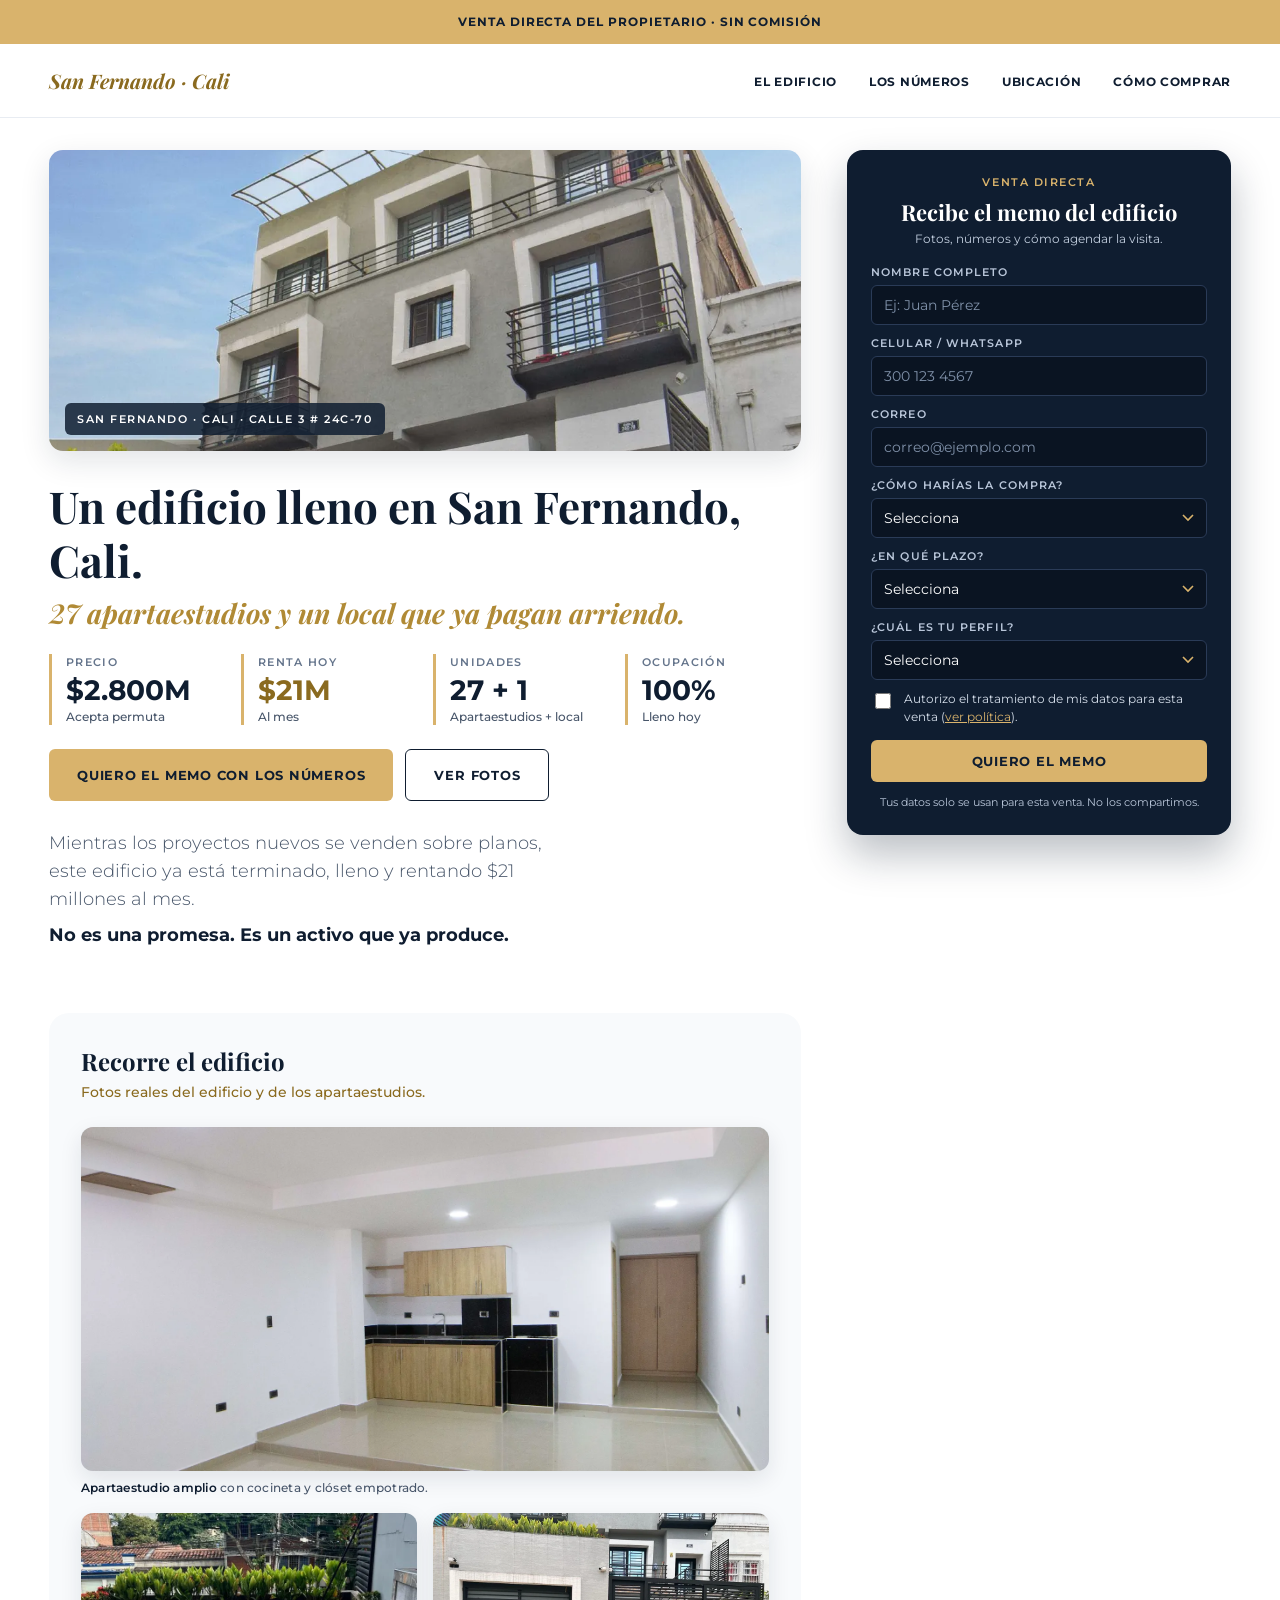
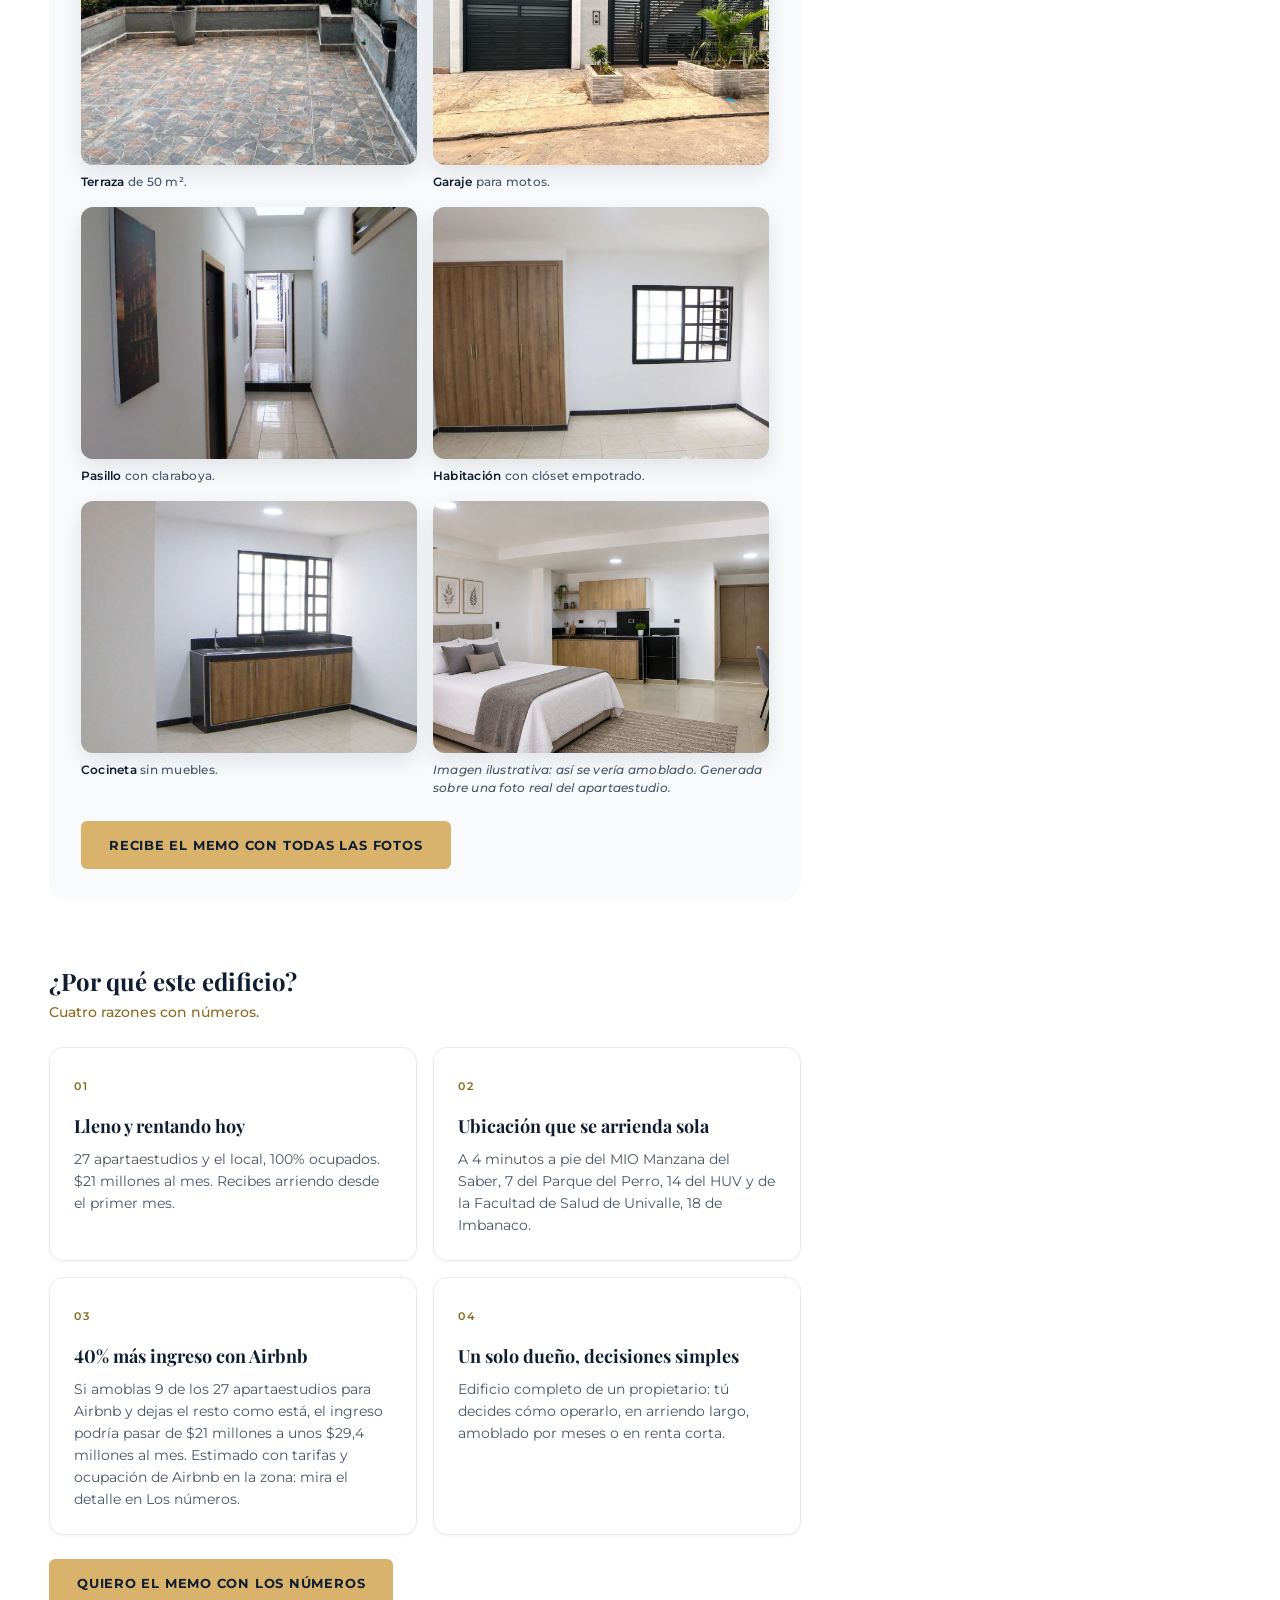
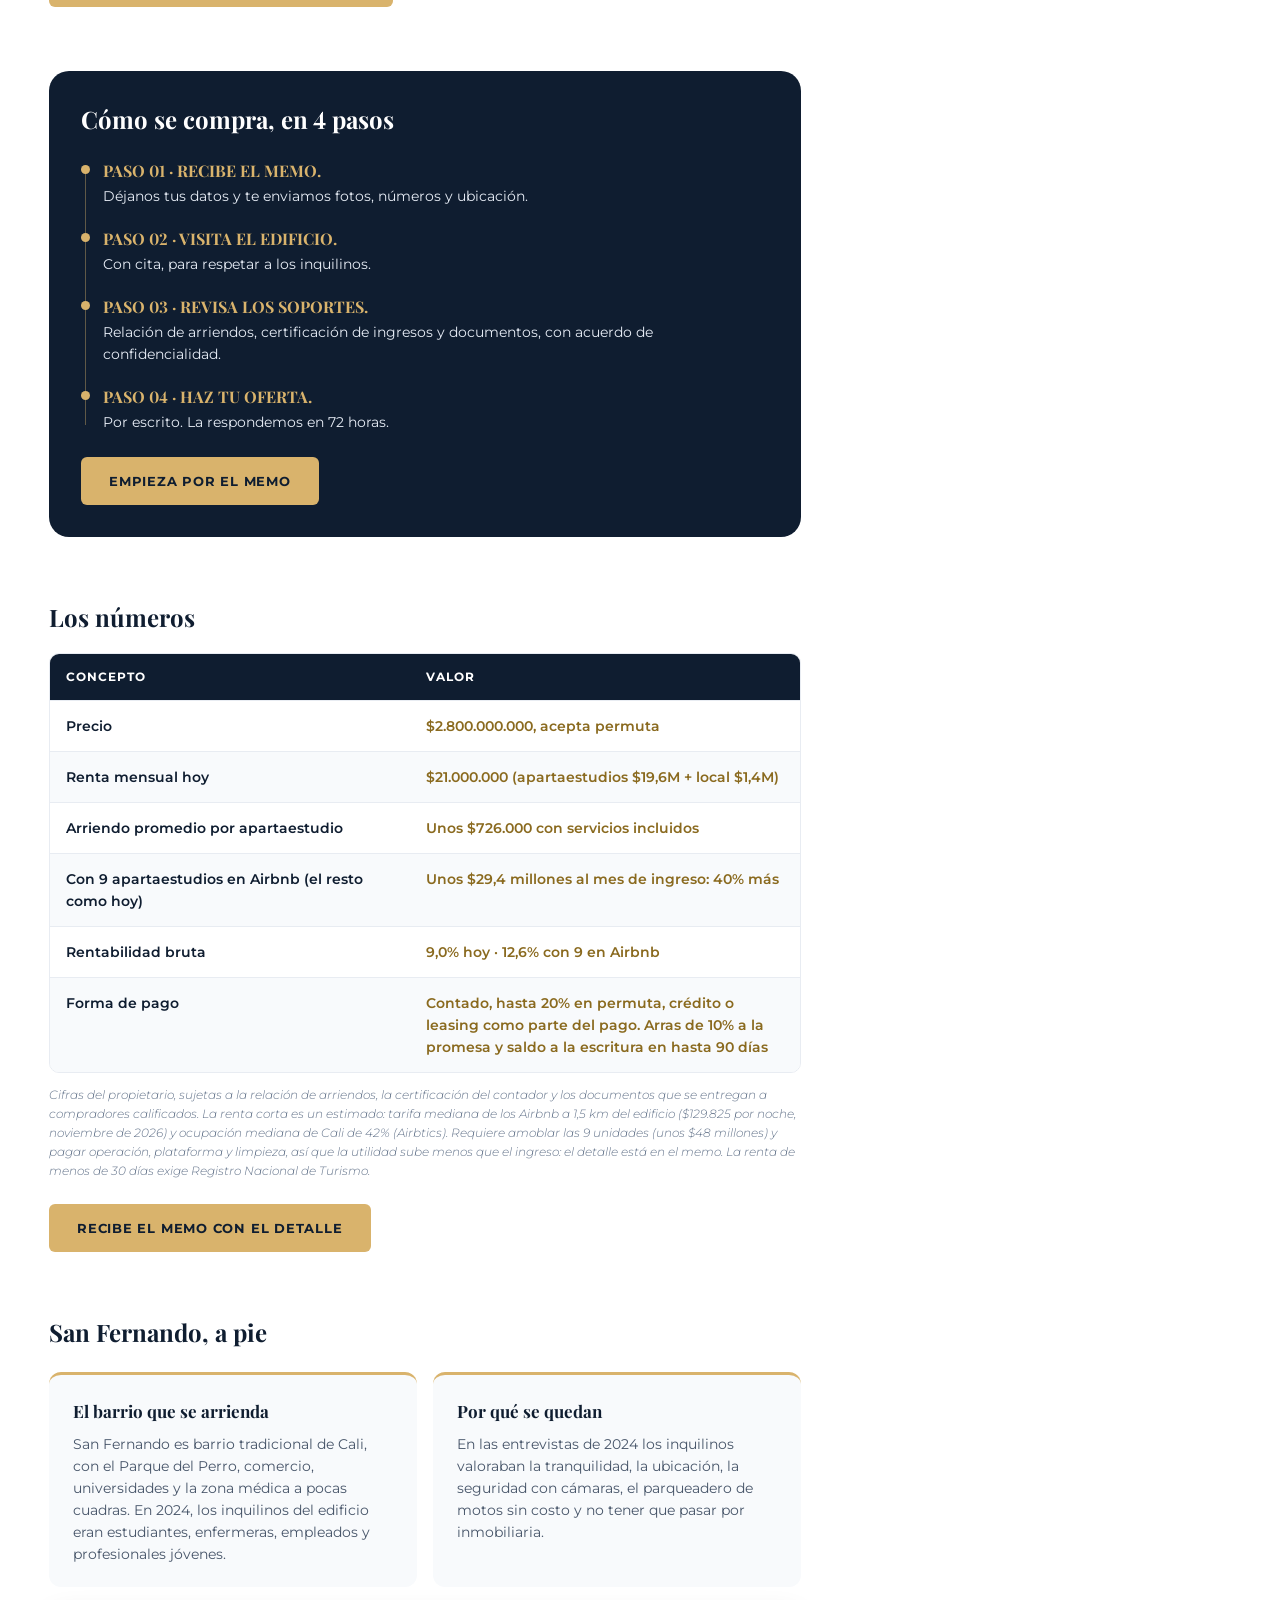
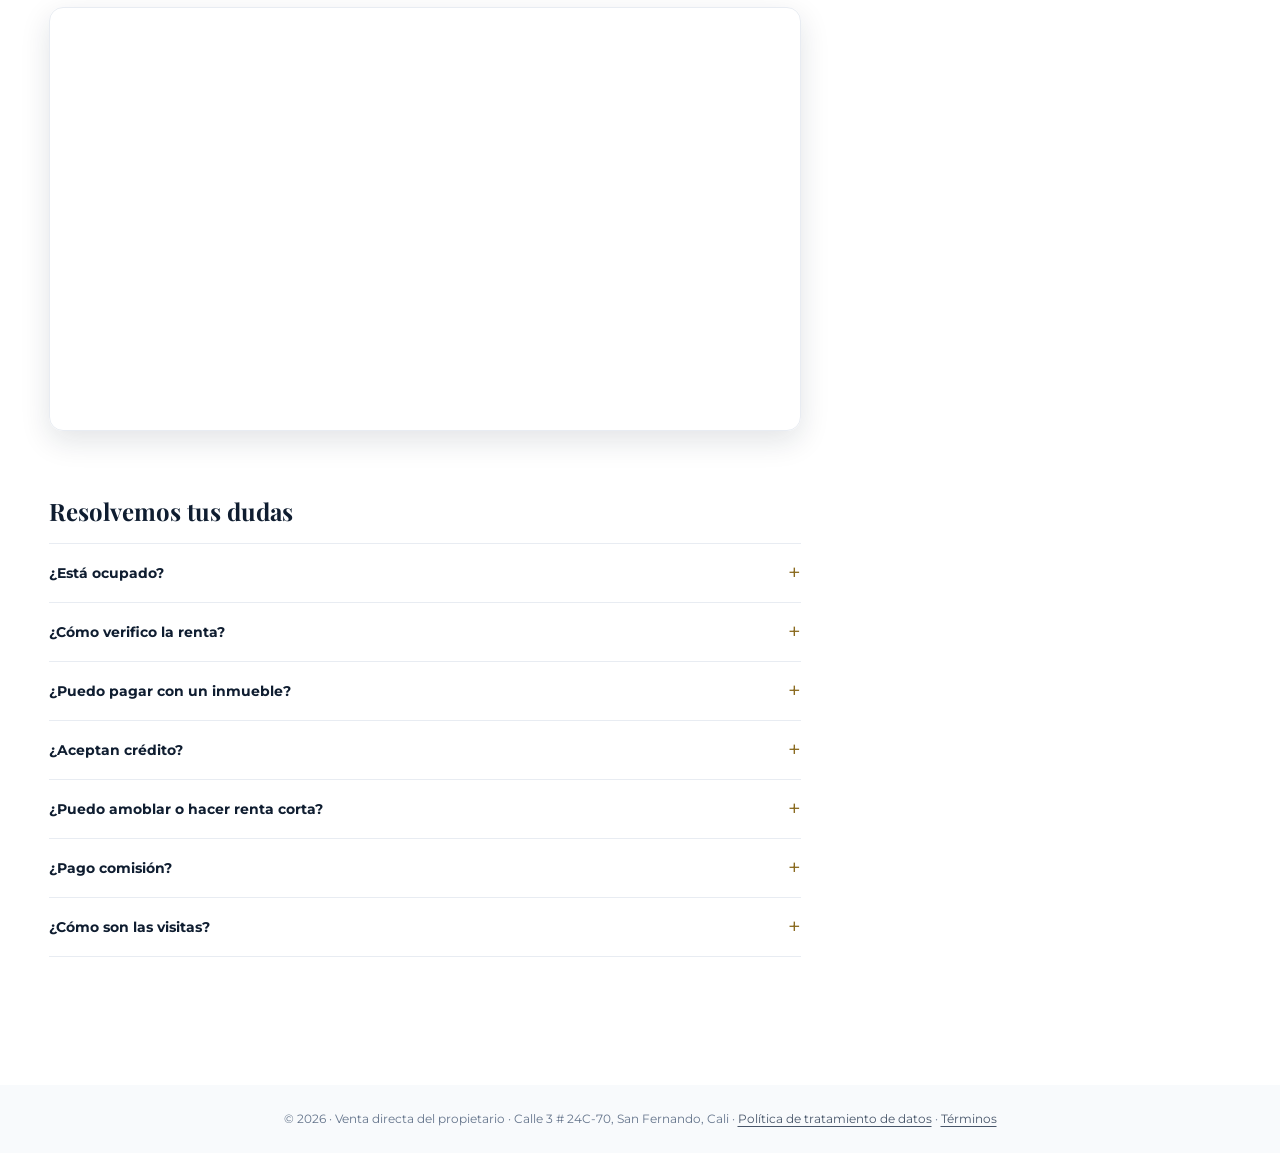
==== index.html @ 87e650c8 "Renta corta con cifras corregidas (9 en Airbnb, resto como hoy: 40% mas ingreso); memo y kit sin pre" ====
<!doctype html>
<html lang="es-CO">
<head>
<meta charset="utf-8">
<meta name="viewport" content="width=device-width, initial-scale=1">
<title>Edificio lleno en San Fernando, Cali · Venta directa</title>
<meta name="description" content="27 apartaestudios + 1 local comercial, 100% ocupado, $21 millones de renta al mes. Venta directa del propietario en San Fernando, Cali.">
<meta name="robots" content="noindex">
<link rel="preconnect" href="https://fonts.googleapis.com">
<link rel="preconnect" href="https://fonts.gstatic.com" crossorigin>
<link href="https://fonts.googleapis.com/css2?family=Montserrat:wght@300;400;500;600;700&family=Playfair+Display:ital,wght@0,700;1,700&display=swap" rel="stylesheet">
<link rel="stylesheet" href="assets/styles.css">
<link rel="icon" href="data:image/svg+xml,%3Csvg xmlns='http://www.w3.org/2000/svg' viewBox='0 0 32 32'%3E%3Crect width='32' height='32' rx='6' fill='%230f1d30'/%3E%3Cpath d='M8 24V12l8-6 8 6v12z' fill='none' stroke='%23d9b36c' stroke-width='2'/%3E%3C/svg%3E">
<!-- Meta Pixel · dataset "Edificio San Fernando · Landing" (finan.taxi) -->
<script>
!function(f,b,e,v,n,t,s){if(f.fbq)return;n=f.fbq=function(){n.callMethod?n.callMethod.apply(n,arguments):n.queue.push(arguments)};if(!f._fbq)f._fbq=n;n.push=n;n.loaded=!0;n.version='2.0';n.queue=[];t=b.createElement(e);t.async=!0;t.src=v;s=b.getElementsByTagName(e)[0];s.parentNode.insertBefore(t,s)}(window,document,'script','https://connect.facebook.net/en_US/fbevents.js');
fbq('init','2694679924367626');fbq('track','PageView');
</script>
<noscript><img height="1" width="1" style="display:none" alt="" src="https://www.facebook.com/tr?id=2694679924367626&amp;ev=PageView&amp;noscript=1"></noscript>
</head>
<body>

<div class="topbar">Venta directa del propietario · Sin comisión</div>

<header class="nav">
  <div class="in">
    <a class="brand" href="#top">San Fernando · Cali</a>
    <button class="burger" type="button" aria-label="Abrir menú" aria-expanded="false" aria-controls="menu">
      <svg width="24" height="24" viewBox="0 0 24 24" fill="none" stroke="currentColor" stroke-width="2" stroke-linecap="round"><path d="M4 7h16M4 12h16M4 17h16"/></svg>
    </button>
    <ul id="menu">
      <li><a class="l" href="#edificio">El edificio</a></li>
      <li><a class="l" href="#numeros">Los números</a></li>
      <li><a class="l" href="#ubicacion">Ubicación</a></li>
      <li><a class="l" href="#como">Cómo comprar</a></li>
    </ul>
  </div>
</header>

<div class="wrap" id="top">
  <main class="main">

    <!-- Pantalla final directa (?f=c, ?f=r, ?f=e) -->
    <div class="pant-top" id="pantalla-top" hidden></div>

    <!-- Hero -->
    <section class="hero" id="hero">
      <figure class="hero-foto">
        <img src="assets/fachada.webp" width="1100" height="1536" alt="Fachada del edificio de la Calle 3 # 24C-70, San Fernando, Cali" fetchpriority="high" decoding="async">
        <figcaption class="hero-tag">San Fernando · Cali · Calle 3 # 24C-70</figcaption>
      </figure>
      <h1>Un edificio lleno en San Fernando, Cali.<em>27 apartaestudios y un local que ya pagan arriendo.</em></h1>
      <dl class="kpis">
        <div><dt>Precio</dt><dd>$2.800M</dd><p>Acepta permuta</p></div>
        <div><dt>Renta hoy</dt><dd class="hi">$21M</dd><p>Al mes</p></div>
        <div><dt>Unidades</dt><dd>27 + 1</dd><p>Apartaestudios + local</p></div>
        <div><dt>Ocupación</dt><dd>100%</dd><p>Lleno hoy</p></div>
      </dl>
      <div class="ctas">
        <a class="btn cta" href="#formulario" id="cta-hero">Quiero el memo con los números</a>
        <a class="btn ghost" href="#edificio">Ver fotos</a>
      </div>
      <p class="lead">Mientras los proyectos nuevos se venden sobre planos, este edificio ya está terminado, lleno y rentando $21 millones al mes.</p>
      <p class="lead-strong">No es una promesa. Es un activo que ya produce.</p>
    </section>

    <!-- Galería -->
    <section id="edificio">
      <div class="card-soft">
        <h2>Recorre el edificio</h2>
        <p class="sub">Fotos reales del edificio y de los apartaestudios.</p>
        <div class="galeria">
          <figure class="wide">
            <div class="ph"><img src="assets/interior-amplio.webp" width="1600" height="917" loading="lazy" decoding="async" alt="Apartaestudio amplio con cocineta y clóset, vacío"></div>
            <figcaption><b>Apartaestudio amplio</b> con cocineta y clóset empotrado.</figcaption>
          </figure>
          <figure>
            <div class="ph"><img src="assets/terraza.webp" width="768" height="1024" loading="lazy" decoding="async" alt="Terraza del edificio con piso de piedra y jardineras"></div>
            <figcaption><b>Terraza</b> de 50 m².</figcaption>
          </figure>
          <figure>
            <div class="ph"><img src="assets/garaje.webp" width="1024" height="768" loading="lazy" decoding="async" alt="Garaje del edificio con portón negro"></div>
            <figcaption><b>Garaje</b> para motos.</figcaption>
          </figure>
          <figure>
            <div class="ph"><img src="assets/pasillo.webp" width="900" height="1370" loading="lazy" decoding="async" alt="Pasillo con claraboya y piso de porcelanato"></div>
            <figcaption><b>Pasillo</b> con claraboya.</figcaption>
          </figure>
          <figure>
            <div class="ph"><img src="assets/habitacion-closet.webp" width="1200" height="800" loading="lazy" decoding="async" alt="Habitación con clóset empotrado y ventana"></div>
            <figcaption><b>Habitación</b> con clóset empotrado.</figcaption>
          </figure>
          <figure>
            <div class="ph"><img src="assets/cocineta.webp" width="900" height="1135" loading="lazy" decoding="async" alt="Cocineta sin muebles con mesón negro y ventana"></div>
            <figcaption><b>Cocineta</b> sin muebles.</figcaption>
          </figure>
          <figure>
            <div class="ph"><img src="assets/render-amoblado.webp" width="1600" height="916" loading="lazy" decoding="async" alt="Imagen ilustrativa de un apartaestudio amoblado"></div>
            <figcaption class="rotulo">Imagen ilustrativa: así se vería amoblado. Generada sobre una foto real del apartaestudio.</figcaption>
          </figure>
        </div>
        <a class="btn cta-sec" href="#formulario">Recibe el memo con todas las fotos</a>
      </div>
    </section>

    <!-- Cuatro pilares -->
    <section class="pilares" id="razones">
      <h2>¿Por qué este edificio?</h2>
      <p class="sub">Cuatro razones con números.</p>
      <div class="grid4">
        <article class="pcard">
          <span class="eyebrow">01</span>
          <h3>Lleno y rentando hoy</h3>
          <p>27 apartaestudios y el local, 100% ocupados. $21 millones al mes. Recibes arriendo desde el primer mes.</p>
        </article>
        <article class="pcard">
          <span class="eyebrow">02</span>
          <h3>Ubicación que se arrienda sola</h3>
          <p>A 4 minutos a pie del MIO Manzana del Saber, 7 del Parque del Perro, 14 del HUV y de la Facultad de Salud de Univalle, 18 de Imbanaco.</p>
        </article>
        <article class="pcard">
          <span class="eyebrow">03</span>
          <h3>40% más ingreso con Airbnb</h3>
          <p>Si amoblas 9 de los 27 apartaestudios para Airbnb y dejas el resto como está, el ingreso podría pasar de $21 millones a unos $29,4 millones al mes. Estimado con tarifas y ocupación de Airbnb en la zona: mira el detalle en Los números.</p>
        </article>
        <article class="pcard">
          <span class="eyebrow">04</span>
          <h3>Un solo dueño, decisiones simples</h3>
          <p>Edificio completo de un propietario: tú decides cómo operarlo, en arriendo largo, amoblado por meses o en renta corta.</p>
        </article>
      </div>
      <a class="btn cta-sec" href="#formulario">Quiero el memo con los números</a>
    </section>

    <!-- Cómo se compra -->
    <section class="pasos" id="como">
      <h2>Cómo se compra, en 4 pasos</h2>
      <ol class="tl">
        <li><h3>Paso 01 · Recibe el memo.</h3><p>Déjanos tus datos y te enviamos fotos, números y ubicación.</p></li>
        <li><h3>Paso 02 · Visita el edificio.</h3><p>Con cita, para respetar a los inquilinos.</p></li>
        <li><h3>Paso 03 · Revisa los soportes.</h3><p>Relación de arriendos, certificación de ingresos y documentos, con acuerdo de confidencialidad.</p></li>
        <li><h3>Paso 04 · Haz tu oferta.</h3><p>Por escrito. La respondemos en 72 horas.</p></li>
      </ol>
      <a class="btn cta-sec" href="#formulario">Empieza por el memo</a>
    </section>

    <!-- Los números -->
    <section id="numeros">
      <h2>Los números</h2>
      <table class="tabla">
        <thead><tr><th scope="col">Concepto</th><th scope="col">Valor</th></tr></thead>
        <tbody>
          <tr><td>Precio</td><td>$2.800.000.000, acepta permuta</td></tr>
          <tr><td>Renta mensual hoy</td><td>$21.000.000 (apartaestudios $19,6M + local $1,4M)</td></tr>
          <tr><td>Arriendo promedio por apartaestudio</td><td>Unos $726.000 con servicios incluidos</td></tr>
          <tr><td>Con 9 apartaestudios en Airbnb (el resto como hoy)</td><td>Unos $29,4 millones al mes de ingreso: 40% más</td></tr>
          <tr><td>Rentabilidad bruta</td><td>9,0% hoy · 12,6% con 9 en Airbnb</td></tr>
          <tr><td>Forma de pago</td><td>Contado, hasta 20% en permuta, crédito o leasing como parte del pago. Arras de 10% a la promesa y saldo a la escritura en hasta 90 días</td></tr>
        </tbody>
      </table>
      <p class="nota">Cifras del propietario, sujetas a la relación de arriendos, la certificación del contador y los documentos que se entregan a compradores calificados. La renta corta es un estimado: tarifa mediana de los Airbnb a 1,5 km del edificio ($129.825 por noche, noviembre de 2026) y ocupación mediana de Cali de 42% (Airbtics). Requiere amoblar las 9 unidades (unos $48 millones) y pagar operación, plataforma y limpieza, así que la utilidad sube menos que el ingreso: el detalle está en el memo. La renta de menos de 30 días exige Registro Nacional de Turismo.</p>
      <a class="btn cta-sec" href="#formulario">Recibe el memo con el detalle</a>
    </section>

    <!-- San Fernando, a pie -->
    <section id="ubicacion">
      <h2>San Fernando, a pie</h2>
      <div class="dos">
        <article class="ncard">
          <h3>El barrio que se arrienda</h3>
          <p>San Fernando es barrio tradicional de Cali, con el Parque del Perro, comercio, universidades y la zona médica a pocas cuadras. En 2024, los inquilinos del edificio eran estudiantes, enfermeras, empleados y profesionales jóvenes.</p>
        </article>
        <article class="ncard">
          <h3>Por qué se quedan</h3>
          <p>En las entrevistas de 2024 los inquilinos valoraban la tranquilidad, la ubicación, la seguridad con cámaras, el parqueadero de motos sin costo y no tener que pasar por inmobiliaria.</p>
        </article>
      </div>
      <figure class="mapa">
        <picture>
          <source media="(max-width:980px)" srcset="assets/mapa-1080.webp" width="1080" height="1350">
          <img src="assets/mapa-1600.webp" width="1600" height="900" loading="lazy" decoding="async" alt="Mapa de tiempos a pie desde el edificio: MIO 4 min, Parque del Perro 7, HUV 14, Univalle Facultad de Salud 14, Imbanaco 18, San Antonio 22">
        </picture>
      </figure>
    </section>

    <!-- FAQ -->
    <section id="faq">
      <h2>Resolvemos tus dudas</h2>
      <div class="faq">
        <details><summary>¿Está ocupado?</summary><p>Sí. Los 27 apartaestudios y el local están arrendados. Se vende con sus inquilinos y sus contratos.</p></details>
        <details><summary>¿Cómo verifico la renta?</summary><p>A los compradores calificados les entregamos la relación de arriendos, la certificación de ingresos del contador y una carta firmada por cada inquilino con su canon. Entre la promesa y la escritura puedes verificar todo.</p></details>
        <details><summary>¿Puedo pagar con un inmueble?</summary><p>Sí, hasta el 20% del precio, con inmuebles en Cali o el Valle y avalúo independiente.</p></details>
        <details><summary>¿Aceptan crédito?</summary><p>Sí, como parte del pago, junto con contado o permuta.</p></details>
        <details><summary>¿Puedo amoblar o hacer renta corta?</summary><p>Sí. El edificio es de un solo propietario, así que tú decides cómo operarlo. Con 9 apartaestudios en Airbnb el ingreso podría subir unos 40% (detalle en Los números). La renta de menos de 30 días exige Registro Nacional de Turismo y depende del uso del suelo del predio: te entregamos el certificado.</p></details>
        <details><summary>¿Pago comisión?</summary><p>No. Es venta directa del propietario. Si llegas con una inmobiliaria, ella se entiende con el propietario.</p></details>
        <details><summary>¿Cómo son las visitas?</summary><p>Con cita, para respetar a los inquilinos. Déjanos tus datos y te escribimos para agendarla.</p></details>
      </div>
    </section>

  </main>

  <!-- Formulario: sticky a la derecha en escritorio, al final en celular -->
  <aside class="aside" id="formulario">
    <div class="fcard" id="fcard">
      <div id="fbody">
        <span class="eyebrow">Venta directa</span>
        <h2>Recibe el memo del edificio</h2>
        <p class="fsub">Fotos, números y cómo agendar la visita.</p>
        <form class="f" id="form" novalidate>
          <div class="ferr" id="ferr" role="alert" hidden></div>
          <div class="fld"><label class="l" for="f-nombre">Nombre completo</label>
            <input type="text" id="f-nombre" name="nombre" autocomplete="name" placeholder="Ej: Juan Pérez" minlength="5" required></div>
          <div class="fld"><label class="l" for="f-celular">Celular / WhatsApp</label>
            <input type="tel" id="f-celular" name="celular" autocomplete="tel" inputmode="tel" placeholder="300 123 4567"
              pattern="(\+?57[ \-]?)?3[0-9]{2}[ \-]?[0-9]{3}[ \-]?[0-9]{4}" title="Celular colombiano de 10 dígitos, por ejemplo 300 123 4567" required></div>
          <div class="fld"><label class="l" for="f-correo">Correo</label>
            <input type="email" id="f-correo" name="correo" autocomplete="email" inputmode="email" placeholder="correo@ejemplo.com"
              pattern="[^\s@]+@[^\s@]+\.[^\s@]{2,}" title="Escribe un correo válido, por ejemplo nombre@correo.com" required></div>
          <div class="fld"><label class="l" for="f-compra">¿Cómo harías la compra?</label>
            <select id="f-compra" name="compra" required>
              <option value="" selected disabled>Selecciona</option>
              <option>De contado</option>
              <option>Contado más un inmueble en permuta</option>
              <option>Con crédito o leasing ya aprobado</option>
              <option>Todavía estoy explorando</option>
            </select></div>
          <div class="fld"><label class="l" for="f-plazo">¿En qué plazo?</label>
            <select id="f-plazo" name="plazo" required>
              <option value="" selected disabled>Selecciona</option>
              <option>En los próximos 3 meses</option>
              <option>Entre 3 y 6 meses</option>
              <option>Más adelante</option>
            </select></div>
          <div class="fld"><label class="l" for="f-perfil">¿Cuál es tu perfil?</label>
            <select id="f-perfil" name="perfil" required>
              <option value="" selected disabled>Selecciona</option>
              <option>Inversionista que compra para rentar</option>
              <option>Opero renta corta, coliving o amoblados</option>
              <option>Inmobiliaria o asesor</option>
              <option>Otro</option>
            </select></div>
          <input type="hidden" id="f-origen" name="origen" value="">
          <div class="chk">
            <input type="checkbox" id="f-autorizacion" name="autorizacion" required>
            <label for="f-autorizacion">Autorizo el tratamiento de mis datos para esta venta (<a href="politica-datos.html" target="_blank" rel="noopener">ver política</a>).</label>
          </div>
          <button class="btn" type="submit" id="fbtn">Quiero el memo</button>
        </form>
        <p class="fine">Tus datos solo se usan para esta venta. No los compartimos.</p>
      </div>
      <div id="fpant" hidden></div>
    </div>
  </aside>
</div>

<div class="barra-cta" id="barra-cta" hidden>
  <div class="bc-t"><b>$2.800M</b><span>Edificio lleno · San Fernando</span></div>
  <a class="btn" href="#formulario">Pide el memo</a>
</div>

<footer class="foot">
  <p style="margin:0">© 2026 · Venta directa del propietario · Calle 3 # 24C-70, San Fernando, Cali · <a href="politica-datos.html">Política de tratamiento de datos</a> · <a href="terminos.html">Términos</a></p>
</footer>

<script src="config.js"></script>
<script src="assets/app.js"></script>
</body>
</html>
---- assets/styles.css ----
/* Memo online · Edificio San Fernando. Sistema calcado de Caribe Dekko (medido), paleta de la portada aprobada. */
:root{
  --navy:#0f1d30;
  --navy-deep:#0a1422;
  --navy-line:#2a3b57;
  --gold:#d9b36c;
  --gold-ink:#8a6a1f;      /* dorado para texto pequeño sobre claro (contraste >= 4.5) */
  --gold-ink-lg:#b08a35;   /* dorado para titulares grandes sobre claro (contraste >= 3) */
  --ink:#0f1d30;
  --slate:#475569;
  --slate-soft:#64748b;
  --paper:#f8fafc;
  --line:#e8ecf2;
  --white:#fff;
  --r-card:14px;
  --r-btn:6px;
}
*{box-sizing:border-box}
html{scroll-behavior:smooth;-webkit-text-size-adjust:100%}
body{margin:0;font-family:'Montserrat',system-ui,-apple-system,'Segoe UI',Roboto,sans-serif;font-weight:300;font-size:18px;line-height:28px;color:var(--slate);background:var(--white);overflow-x:hidden}
img{max-width:100%;height:auto;display:block}
a{color:inherit}
h1,h2,h3{font-family:'Playfair Display',Georgia,serif;font-weight:700;color:var(--ink);margin:0;font-variant-numeric:lining-nums;font-feature-settings:"lnum" 1}
h1{font-size:48px;line-height:60px}
h2{font-size:24px;line-height:32px}
h3{font-size:18px;line-height:28px}
.num,.lnum{font-variant-numeric:lining-nums}
.sub{color:var(--gold-ink);font-size:14px;line-height:22px;font-weight:500;margin:4px 0 0}
.eyebrow{font-size:11px;letter-spacing:.14em;text-transform:uppercase;font-weight:600;color:var(--gold-ink)}

/* barra superior dorada (sticky) */
.topbar{position:sticky;top:0;z-index:50;background:var(--gold);color:var(--navy);text-align:center;font-weight:700;font-size:12px;line-height:18px;letter-spacing:.08em;text-transform:uppercase;padding:13px 16px;min-height:44px;display:flex;align-items:center;justify-content:center}

/* menú */
.nav{background:var(--white);border-bottom:1px solid var(--line);position:relative;z-index:40}
.nav .in{max-width:1230px;margin:0 auto;padding:0 24px;height:73px;display:flex;align-items:center;justify-content:space-between}
.nav .brand{font-family:'Playfair Display',serif;font-weight:700;font-style:italic;font-size:20px;color:var(--gold-ink);text-decoration:none;font-variant-numeric:lining-nums}
.nav ul{list-style:none;margin:0;padding:0;display:flex;gap:32px}
.nav a.l{font-size:12px;font-weight:700;letter-spacing:.06em;text-transform:uppercase;color:var(--ink);text-decoration:none;padding:8px 0}
.nav a.l:hover{color:var(--gold-ink)}
.burger{display:none;background:none;border:0;padding:10px;margin-right:-10px;cursor:pointer;color:var(--ink)}
.burger svg{display:block}

/* layout dos columnas */
.wrap{max-width:1230px;margin:0 auto;padding:32px 24px 0;display:grid;grid-template-columns:minmax(0,1fr) 384px;column-gap:46px;align-items:start}
.main{grid-column:1;grid-row:1;min-width:0}
.aside{grid-column:2;grid-row:1;position:sticky;top:64px;align-self:start}
section{scroll-margin-top:64px}
.main>section{margin-bottom:64px}

/* hero */
.mark{display:flex;align-items:center;gap:14px;margin:8px 0 28px}
.mark b{font-family:'Playfair Display',serif;font-style:italic;font-weight:700;font-size:38px;line-height:40px;color:var(--gold-ink-lg);font-variant-numeric:lining-nums}
.mark span{font-size:12px;letter-spacing:.2em;text-transform:uppercase;font-weight:600;color:var(--gold-ink);border-left:1px solid var(--gold);padding-left:14px;line-height:18px}
.hero h1 em{display:block;font-style:italic;color:var(--gold-ink-lg)}
.hero .lead{margin:24px 0 8px}
.hero .lead-strong{font-weight:700;color:var(--ink);margin:0 0 28px}
.cifra{background:var(--paper);border-left:4px solid var(--gold);border-radius:0 8px 8px 0;padding:24px 28px;margin:0 0 28px}
.cifra .k{font-size:12px;letter-spacing:.12em;text-transform:uppercase;font-weight:600;color:var(--slate-soft)}
.cifra .v{font-family:'Montserrat',sans-serif;font-weight:700;font-size:32px;line-height:44px;color:var(--ink);font-variant-numeric:lining-nums}
.cifra p{margin:4px 0 0;font-size:14px;line-height:22px;color:var(--slate);font-weight:400}
.hero p.cierre{margin:0 0 28px;font-size:16px;line-height:26px}
.hero-foto{margin:0;border-radius:var(--r-card);overflow:hidden;background:var(--paper);box-shadow:0 10px 30px rgba(15,29,48,.12)}
.hero-foto img{width:100%;aspect-ratio:3/2;object-fit:cover;object-position:50% 18%}

/* tarjeta gris (galería) */
.card-soft{background:var(--paper);border-radius:20px;padding:32px}
.card-soft h2{font-size:24px}
.galeria{display:grid;grid-template-columns:1fr 1fr;gap:16px;margin-top:24px}
.galeria figure{margin:0;display:flex;flex-direction:column;gap:8px}
.galeria .ph{border-radius:12px;overflow:hidden;background:#e2e8f0;box-shadow:0 8px 22px rgba(15,29,48,.10)}
.galeria img{width:100%;aspect-ratio:4/3;object-fit:cover}
.galeria .wide{grid-column:1/-1}
.galeria .wide img{aspect-ratio:16/8}
.galeria figcaption{font-size:12px;line-height:18px;font-weight:500;color:var(--slate);letter-spacing:.02em}
.galeria figcaption b{color:var(--ink);font-weight:600}
.galeria .rotulo{font-size:12px;line-height:18px;font-style:italic;color:var(--slate)}

/* pilares */
.pilares h2{text-transform:none}
.grid4{display:grid;grid-template-columns:1fr 1fr;gap:16px;margin-top:24px}
.pcard{background:var(--white);border:1px solid var(--line);border-radius:var(--r-card);padding:24px;box-shadow:0 1px 3px rgba(15,29,48,.05)}
.pcard .eyebrow{display:block;margin-bottom:12px}
.pcard h3{margin-bottom:8px}
.pcard p{margin:0;font-size:14px;line-height:22px;font-weight:400;color:var(--slate)}

/* pasos (bloque navy) */
.pasos{background:var(--navy);border-radius:20px;padding:32px;color:#fff}
.pasos h2{color:#fff}
.pasos .tl{list-style:none;margin:24px 0 0;padding:0 0 0 22px;position:relative}
.pasos .tl:before{content:"";position:absolute;left:4px;top:8px;bottom:8px;width:1px;background:rgba(217,179,108,.4)}
.pasos .tl li{position:relative;margin-bottom:20px}
.pasos .tl li:last-child{margin-bottom:0}
.pasos .tl li:before{content:"";position:absolute;left:-22px;top:6px;width:9px;height:9px;border-radius:50%;background:var(--gold)}
.pasos h3{color:var(--gold);text-transform:uppercase;font-size:16px;line-height:24px}
.pasos p{margin:2px 0 0;font-size:14px;line-height:22px;font-weight:400;color:#e6ecf5}

/* tabla */
.tabla{width:100%;border-collapse:separate;border-spacing:0;margin-top:20px;font-size:14px;line-height:22px;border-radius:10px;overflow:hidden;border:1px solid var(--line)}
.tabla th{background:var(--navy);color:#fff;text-align:left;font-size:12px;letter-spacing:.08em;text-transform:uppercase;font-weight:700;padding:12px 16px}
.tabla td{padding:14px 16px;font-weight:400;color:var(--slate);vertical-align:top;border-top:1px solid var(--line)}
.tabla tbody tr:nth-child(even) td{background:var(--paper)}
.tabla td:first-child{color:var(--ink);font-weight:600;width:48%}
.tabla td:last-child{color:var(--gold-ink);font-weight:600}
.nota{font-size:12px;line-height:19px;font-style:italic;color:var(--slate-soft);margin:12px 0 0}

/* narrativa 2 tarjetas */
.dos{display:grid;grid-template-columns:1fr 1fr;gap:16px;margin-top:24px}
.ncard{background:var(--paper);border-top:3px solid var(--gold);border-radius:12px;padding:22px 24px}
.ncard h3{font-size:17px;margin-bottom:8px}
.ncard p{margin:0;font-size:14px;line-height:22px;font-weight:400;color:var(--slate)}
.mapa{margin:20px 0 0;border-radius:var(--r-card);overflow:hidden;box-shadow:0 10px 30px rgba(15,29,48,.12);border:1px solid var(--line)}
.mapa img{width:100%}

/* FAQ */
.faq{margin-top:16px;border-top:1px solid var(--line)}
.faq details{border-bottom:1px solid var(--line)}
.faq summary{list-style:none;cursor:pointer;display:flex;justify-content:space-between;align-items:center;gap:16px;padding:18px 0;font-weight:700;font-size:14px;line-height:22px;color:var(--ink)}
.faq summary::-webkit-details-marker{display:none}
.faq summary:after{content:"+";color:var(--gold-ink);font-size:22px;line-height:22px;font-weight:400;flex:none}
.faq details[open] summary:after{content:"\2212"}
.faq details p{margin:0 0 18px;font-size:14px;line-height:23px;font-weight:400;color:var(--slate)}

/* formulario (tarjeta navy) */
.fcard{background:var(--navy);border-radius:16px;box-shadow:0 20px 40px rgba(15,29,48,.28);color:#fff;padding:24px;max-height:calc(100vh - 80px);overflow-y:auto;scrollbar-width:thin;scrollbar-color:#3a4d6b transparent}
.fcard .eyebrow{display:block;text-align:center;color:var(--gold);line-height:16px}
.fcard h2{color:#fff;text-align:center;margin:6px 0 2px;font-size:22px}
.fcard .fsub{text-align:center;font-size:12px;line-height:18px;color:#c3cfdf;margin:0 0 16px;font-weight:400}
.f label.l{display:block;line-height:16px;font-size:11px;letter-spacing:.1em;text-transform:uppercase;color:#b9c6d9;font-weight:600;margin:0 0 5px}
.f .fld{margin-bottom:10px}
.f input[type=text],.f input[type=tel],.f input[type=email],.f select{width:100%;background:var(--navy-deep);border:1px solid var(--navy-line);border-radius:var(--r-btn);color:#fff;font:400 14px/20px 'Montserrat',sans-serif;padding:9px 12px;height:40px;appearance:none;-webkit-appearance:none}
.f select{background-image:url("data:image/svg+xml;utf8,<svg xmlns='http://www.w3.org/2000/svg' width='12' height='8' viewBox='0 0 12 8'><path d='M1 1l5 5 5-5' fill='none' stroke='%23d9b36c' stroke-width='1.6'/></svg>");background-repeat:no-repeat;background-position:right 12px center;padding-right:34px}
.f select option{color:#0f1d30;background:#fff}
.f input::placeholder{color:#7f90a8}
.f input:focus,.f select:focus{outline:2px solid var(--gold);outline-offset:1px;border-color:var(--gold)}
.f input:user-invalid,.f select:user-invalid{border-color:#f0a3a3}
.f .chk{display:flex;gap:10px;align-items:flex-start;margin:4px 0 14px}
.f .chk input{margin-top:3px;width:16px;height:16px;accent-color:var(--gold);flex:none}
.f .chk label{font-size:12px;line-height:18px;color:#d5deea;font-weight:400}
.f .chk a{color:var(--gold)}
.btn{display:block;width:100%;background:var(--gold);color:var(--navy);border:0;border-radius:var(--r-btn);height:42px;font:700 13px/18px 'Montserrat',sans-serif;letter-spacing:.06em;text-transform:uppercase;cursor:pointer;text-align:center;text-decoration:none;padding:12px 16px}
.btn:hover{filter:brightness(1.05)}
.btn[disabled]{opacity:.6;cursor:progress}
.btn.line{background:transparent;color:var(--gold);border:1px solid var(--gold);margin-top:10px}
.fine{margin:12px 0 0;text-align:center;font-size:11px;line-height:17px;color:#b9c6d9;font-weight:400}
.ferr{background:#3a1d24;border:1px solid #8a3a47;color:#ffd9de;border-radius:8px;padding:10px 12px;font-size:13px;line-height:19px;font-weight:400;margin:0 0 12px}
.ferr[hidden]{display:none}

/* pantalla posterior */
.pant{text-align:center;padding:8px 0}
.pant h2{color:#fff;font-size:24px;line-height:32px;margin:8px 0 10px}
.pant p{margin:0 0 18px;color:#d5deea;font-size:15px;line-height:23px;font-weight:400}
.pant .btn{margin-top:10px}
.pant-top{margin:0 0 40px}
.pant-top .fcard{max-height:none;overflow:visible;padding:32px;max-width:none}
.pant-top .pant{max-width:560px;margin:0 auto}
.pant-top[hidden]{display:none}

/* pie */
.foot{background:var(--paper);margin-top:64px;padding:24px;text-align:center;font-size:12px;line-height:20px;color:var(--slate-soft);font-weight:400}
.foot a{color:var(--slate);text-underline-offset:3px}

/* páginas legales */
.legal{max-width:760px;margin:0 auto;padding:48px 24px 24px}
.legal h1{font-size:36px;line-height:46px;margin-bottom:8px}
.legal h2{margin:32px 0 8px}
.legal p,.legal li{font-size:16px;line-height:27px;font-weight:400}
.legal ul{padding-left:22px}
.legal .back{display:inline-block;font-size:12px;letter-spacing:.08em;text-transform:uppercase;font-weight:700;color:var(--gold-ink);text-decoration:none;margin-bottom:24px}

/* móvil */
@media (max-width:980px){
  .wrap{display:block;padding:24px 20px 0}
  .aside{position:static;margin:0 0 0}
  .fcard{max-height:none;overflow:visible}
  h1{font-size:36px;line-height:44px}
  .nav .in{padding:0 20px;height:64px}
  .burger{display:block}
  .nav ul{display:none;position:absolute;left:0;right:0;top:64px;background:var(--white);border-bottom:1px solid var(--line);flex-direction:column;gap:0;padding:8px 20px 16px;box-shadow:0 12px 20px rgba(15,29,48,.08)}
  .nav ul.open{display:flex}
  .nav a.l{display:block;padding:14px 0;border-bottom:1px solid var(--line)}
  .topbar{font-size:11px;letter-spacing:.05em;padding:10px 14px}
  .mark b{font-size:32px}
  .mark span{font-size:11px}
  .hero-foto img{aspect-ratio:4/5;object-position:50% 30%}
  .card-soft{padding:20px}
  .galeria{gap:12px}
  .galeria .wide img{aspect-ratio:16/10}
  .galeria img{aspect-ratio:1/1}
  .galeria figcaption{font-size:11px;line-height:16px}
  .grid4,.dos{grid-template-columns:1fr}
  .pasos{padding:24px 20px}
  .tabla{font-size:13px}
  .tabla th,.tabla td{padding:12px}
  .tabla td:first-child{width:46%}
  .cifra{padding:20px}
  .cifra .v{font-size:28px;line-height:38px}
  body{font-size:17px}
  .main>section{margin-bottom:48px}
  #formulario{margin-top:0}
}
@media (min-width:981px) and (max-height:720px){
  .aside{top:56px}
  .fcard{padding:12px 22px 14px;max-height:calc(100vh - 66px)}
  .fcard h2{margin:2px 0 8px;font-size:20px;line-height:26px}
  .fcard .fsub{display:none}
  .f label.l{margin-bottom:3px}
  .f .fld{margin-bottom:6px}
  .f input[type=text],.f input[type=tel],.f input[type=email],.f select{height:36px;padding:6px 12px}
  .f .chk{margin:2px 0 8px}
  .btn{height:38px;padding:9px 16px}
  .fine{margin-top:8px}
}
@media (prefers-reduced-motion:reduce){html{scroll-behavior:auto}}
.mark{flex-wrap:wrap;gap:6px 14px}
.mark b{white-space:nowrap}
.legal .nav-l{display:inline}
@media (max-width:980px){.mark span{border-left:0;padding-left:0}.mark{margin-bottom:20px}.nav .in>a.l{border-bottom:0;padding:0}}
.hero .lead{max-width:520px}

/* v2 (16-oct, feedback de Juan): primer pantallazo con foto, 4 cifras y botón directo al formulario */
.hero-foto{position:relative;margin:0 0 28px}
.hero-foto img{aspect-ratio:5/2;object-position:50% 24%}
.hero-tag{position:absolute;left:16px;bottom:16px;background:rgba(15,29,48,.84);color:#fff;font-size:11px;line-height:16px;font-weight:600;letter-spacing:.14em;text-transform:uppercase;padding:8px 12px;border-radius:6px}
.hero h1{font-size:44px;line-height:54px}
.hero h1 em{font-size:.62em;line-height:1.3;margin-top:8px}
.kpis{display:grid;grid-template-columns:repeat(4,minmax(0,1fr));gap:16px;margin:24px 0 24px}
.kpis>div{border-left:3px solid var(--gold);padding-left:14px;min-width:0}
.kpis dt{font-size:11px;line-height:16px;letter-spacing:.12em;text-transform:uppercase;font-weight:600;color:var(--slate-soft)}
.kpis dd{margin:2px 0 0;font-weight:700;font-size:28px;line-height:36px;color:var(--ink);font-variant-numeric:lining-nums;white-space:nowrap}
.kpis dd.hi{color:var(--gold-ink)}
.kpis p{margin:0;font-size:12px;line-height:17px;font-weight:500;color:var(--slate)}
.ctas{display:flex;flex-wrap:wrap;gap:12px;margin:0 0 28px}
.btn.cta,.btn.ghost,.btn.cta-sec{display:inline-flex;align-items:center;justify-content:center;width:auto;height:52px;padding:0 28px;font-size:13px}
.btn.ghost{background:transparent;color:var(--ink);border:1px solid var(--ink)}
.btn.ghost:hover{background:var(--paper);filter:none}
.btn.cta-sec{margin-top:24px;height:48px}
.hero .lead{margin:0 0 8px}
.barra-cta{position:fixed;left:0;right:0;bottom:0;z-index:60;background:var(--navy);color:#fff;display:flex;align-items:center;justify-content:space-between;gap:12px;padding:10px 16px calc(10px + env(safe-area-inset-bottom,0px));box-shadow:0 -8px 24px rgba(15,29,48,.25)}
.barra-cta[hidden]{display:none}
.barra-cta .bc-t{min-width:0;line-height:1.2}
.barra-cta .bc-t b{display:block;color:var(--gold);font-size:18px;font-weight:700;font-variant-numeric:lining-nums}
.barra-cta .bc-t span{display:block;font-size:12px;color:#c3cfdf;white-space:nowrap;overflow:hidden;text-overflow:ellipsis}
.barra-cta .btn{display:inline-flex;align-items:center;width:auto;flex:none;height:44px;padding:0 18px}
@media (min-width:981px){.barra-cta{display:none !important}}
@media (max-width:980px){
  .hero-foto{margin:0 0 20px}
  .hero-foto img{aspect-ratio:16/10;object-position:50% 25%}
  .hero h1{font-size:30px;line-height:38px}
  .hero h1 em{font-size:.66em}
  .kpis{grid-template-columns:repeat(2,minmax(0,1fr));gap:14px 12px;margin:18px 0 20px}
  .kpis dd{font-size:24px;line-height:30px}
  .ctas{flex-direction:column;margin-bottom:24px}
  .btn.cta,.btn.ghost,.btn.cta-sec{width:100%}
  .foot{padding-bottom:96px}
}
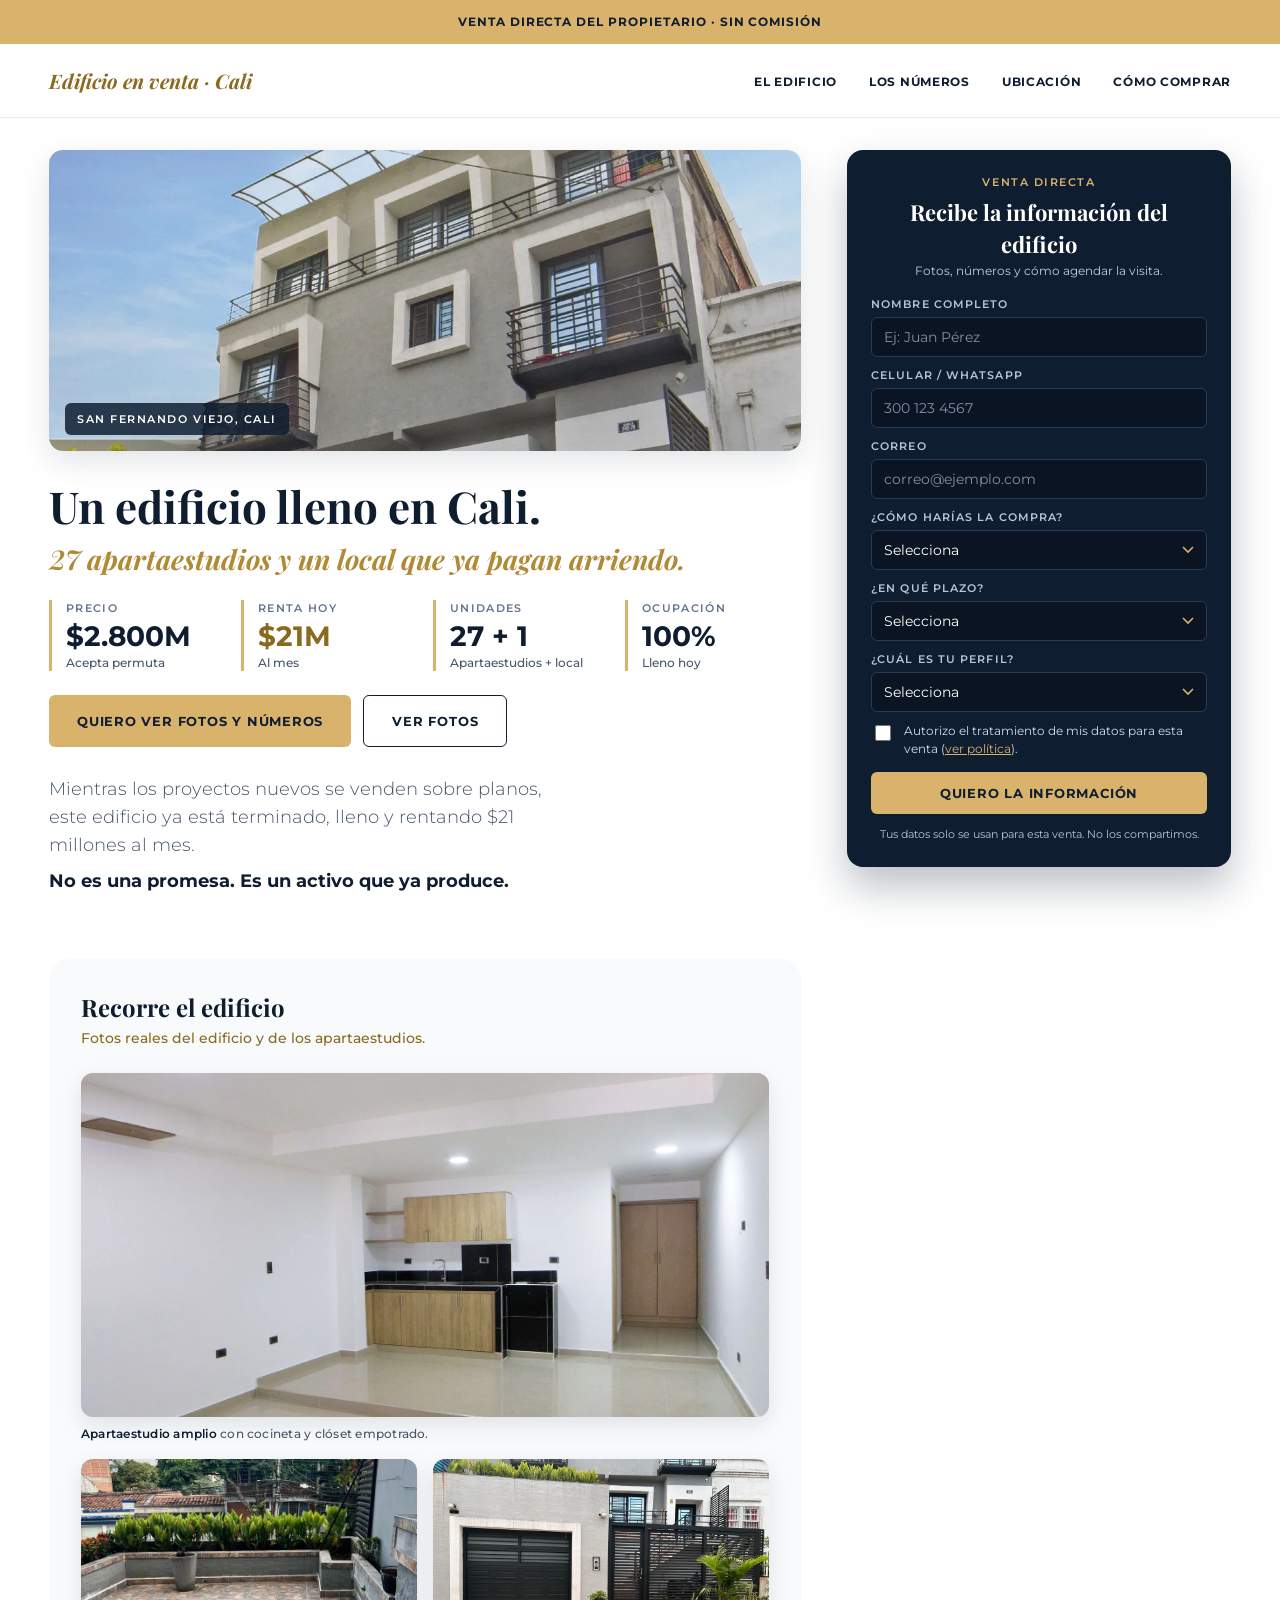
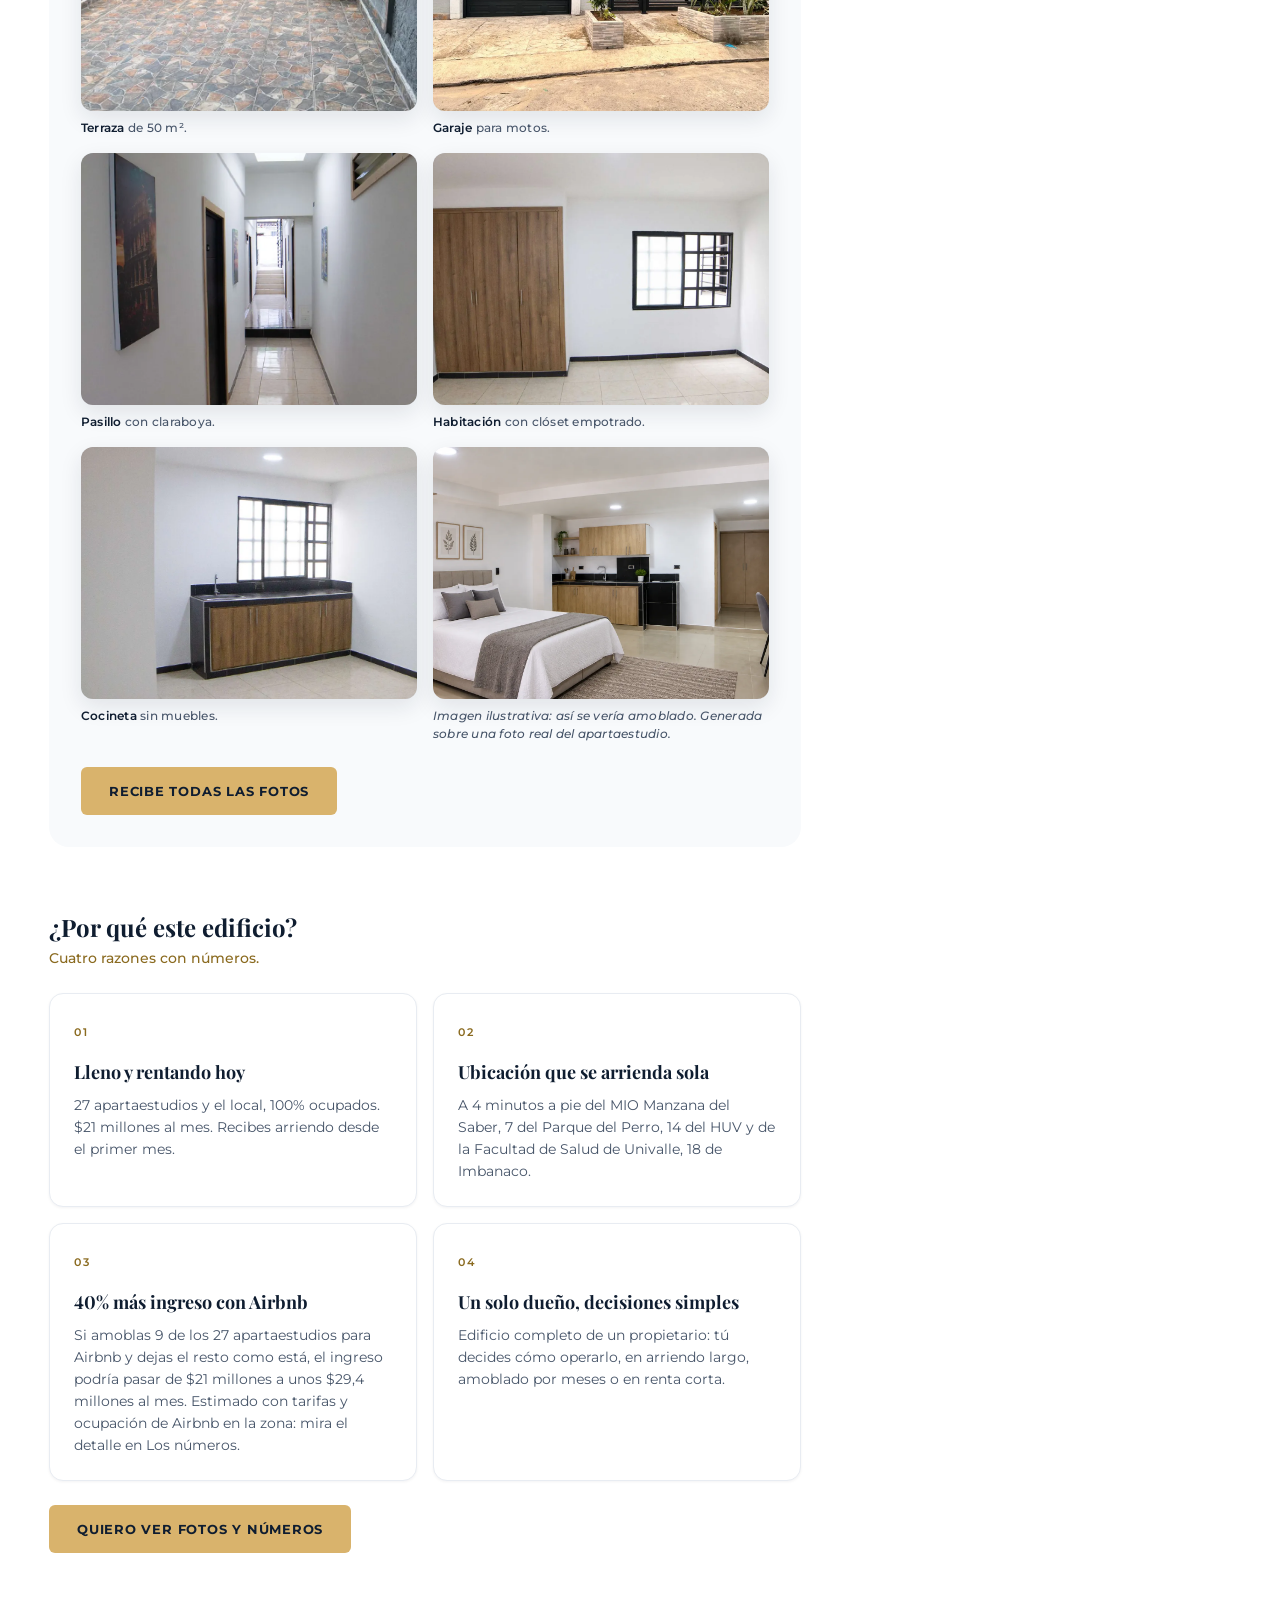
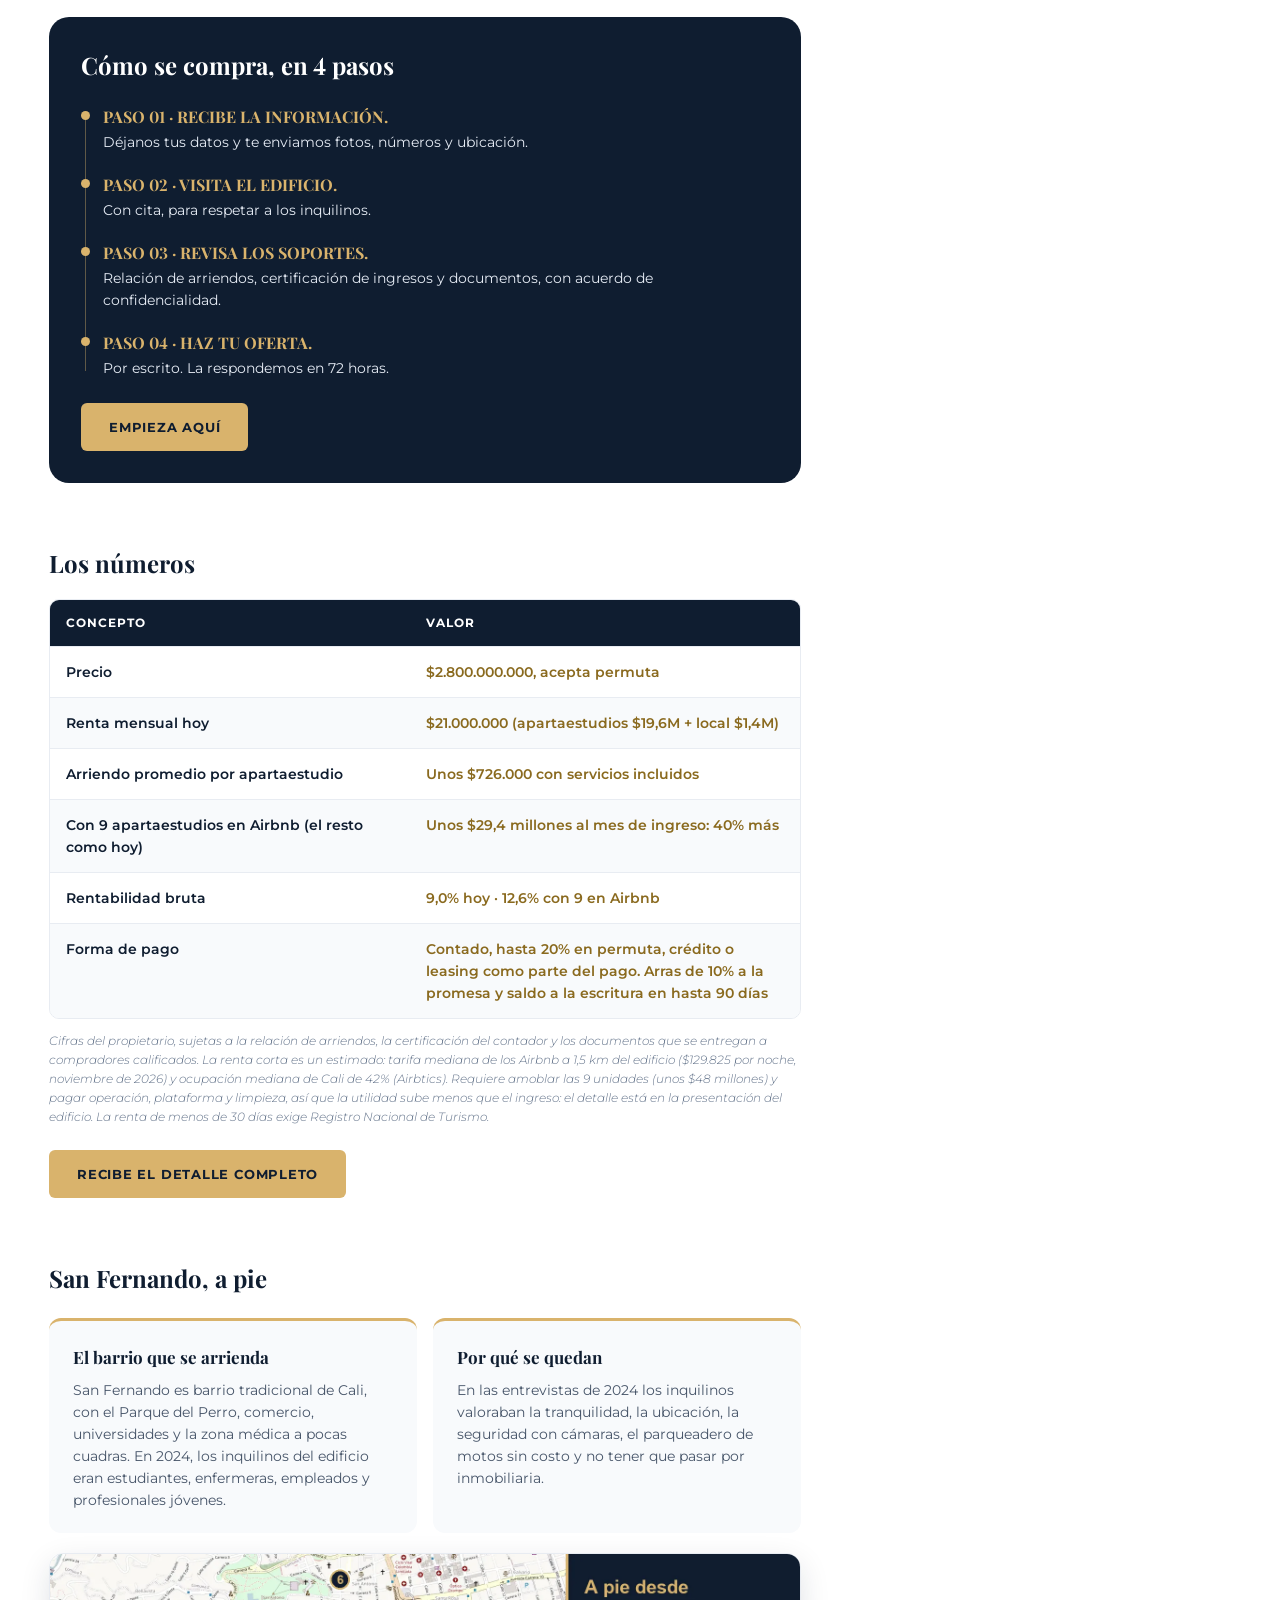
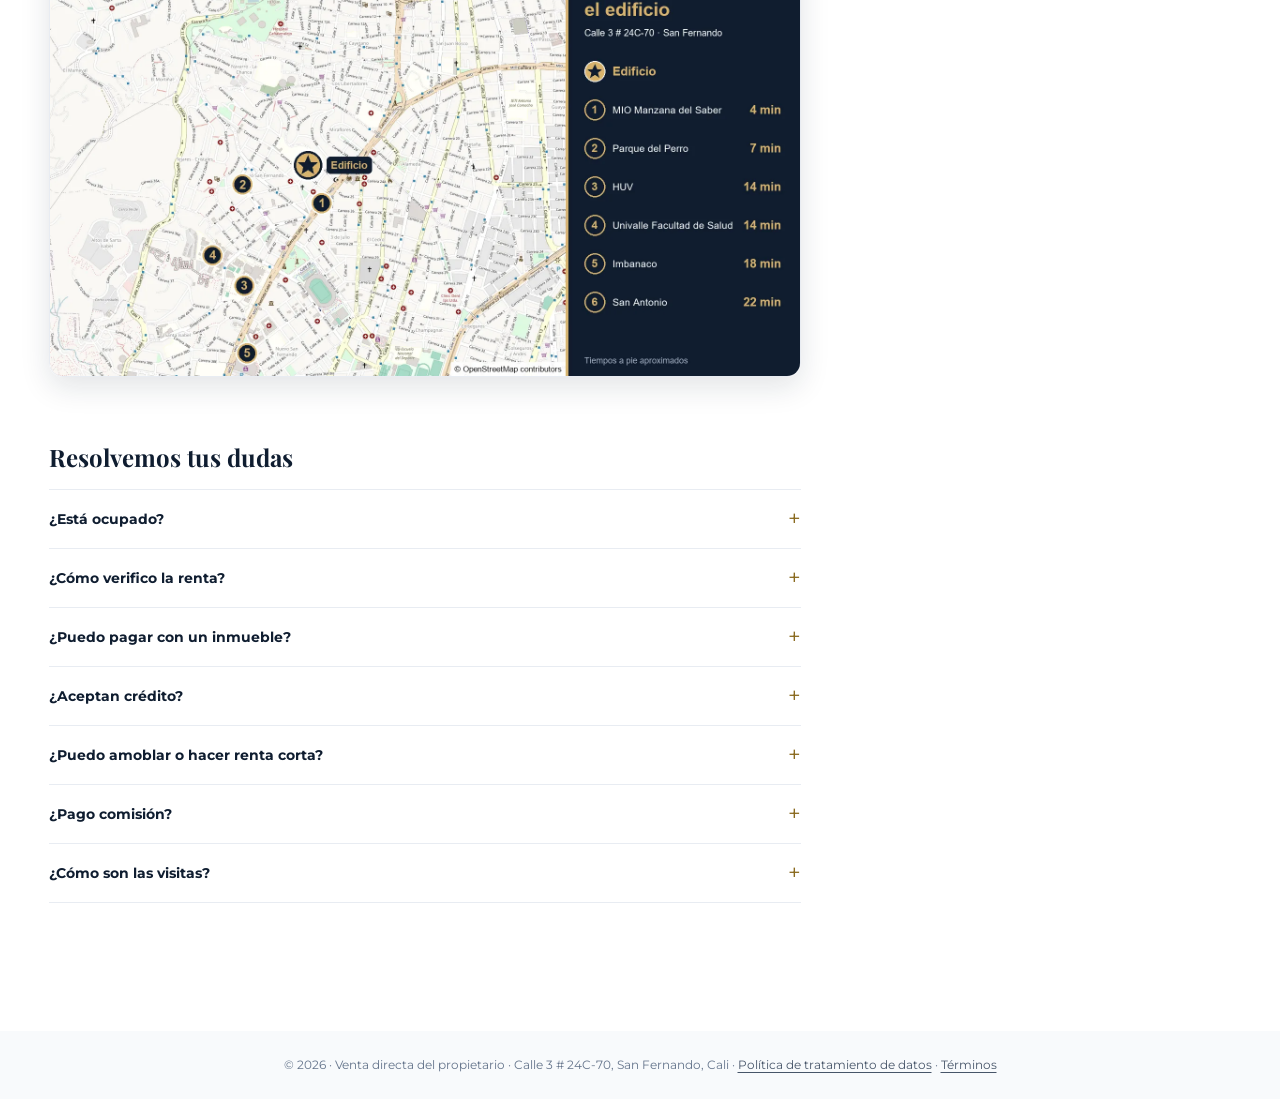
==== commit 3ae429ee: "Sin la palabra memo (no se entiende): CTA de fotos y números y PDF como presentación del edificio; p" ====
--- a/index.html
+++ b/index.html
@@ -24,7 +24,7 @@
 
 <header class="nav">
   <div class="in">
-    <a class="brand" href="#top">San Fernando · Cali</a>
+    <a class="brand" href="#top">Edificio en venta · Cali</a>
     <button class="burger" type="button" aria-label="Abrir menú" aria-expanded="false" aria-controls="menu">
       <svg width="24" height="24" viewBox="0 0 24 24" fill="none" stroke="currentColor" stroke-width="2" stroke-linecap="round"><path d="M4 7h16M4 12h16M4 17h16"/></svg>
     </button>
@@ -46,10 +46,10 @@
     <!-- Hero -->
     <section class="hero" id="hero">
       <figure class="hero-foto">
-        <img src="assets/fachada.webp" width="1100" height="1536" alt="Fachada del edificio de la Calle 3 # 24C-70, San Fernando, Cali" fetchpriority="high" decoding="async">
-        <figcaption class="hero-tag">San Fernando · Cali · Calle 3 # 24C-70</figcaption>
+        <img src="assets/fachada.webp" width="1100" height="1536" alt="Fachada del edificio en San Fernando Viejo, Cali" fetchpriority="high" decoding="async">
+        <figcaption class="hero-tag">San Fernando Viejo, Cali</figcaption>
       </figure>
-      <h1>Un edificio lleno en San Fernando, Cali.<em>27 apartaestudios y un local que ya pagan arriendo.</em></h1>
+      <h1>Un edificio lleno en Cali.<em>27 apartaestudios y un local que ya pagan arriendo.</em></h1>
       <dl class="kpis">
         <div><dt>Precio</dt><dd>$2.800M</dd><p>Acepta permuta</p></div>
         <div><dt>Renta hoy</dt><dd class="hi">$21M</dd><p>Al mes</p></div>
@@ -57,7 +57,7 @@
         <div><dt>Ocupación</dt><dd>100%</dd><p>Lleno hoy</p></div>
       </dl>
       <div class="ctas">
-        <a class="btn cta" href="#formulario" id="cta-hero">Quiero el memo con los números</a>
+        <a class="btn cta" href="#formulario" id="cta-hero">Quiero ver fotos y números</a>
         <a class="btn ghost" href="#edificio">Ver fotos</a>
       </div>
       <p class="lead">Mientras los proyectos nuevos se venden sobre planos, este edificio ya está terminado, lleno y rentando $21 millones al mes.</p>
@@ -99,7 +99,7 @@
             <figcaption class="rotulo">Imagen ilustrativa: así se vería amoblado. Generada sobre una foto real del apartaestudio.</figcaption>
           </figure>
         </div>
-        <a class="btn cta-sec" href="#formulario">Recibe el memo con todas las fotos</a>
+        <a class="btn cta-sec" href="#formulario">Recibe todas las fotos</a>
       </div>
     </section>
 
@@ -129,19 +129,19 @@
           <p>Edificio completo de un propietario: tú decides cómo operarlo, en arriendo largo, amoblado por meses o en renta corta.</p>
         </article>
       </div>
-      <a class="btn cta-sec" href="#formulario">Quiero el memo con los números</a>
+      <a class="btn cta-sec" href="#formulario">Quiero ver fotos y números</a>
     </section>
 
     <!-- Cómo se compra -->
     <section class="pasos" id="como">
       <h2>Cómo se compra, en 4 pasos</h2>
       <ol class="tl">
-        <li><h3>Paso 01 · Recibe el memo.</h3><p>Déjanos tus datos y te enviamos fotos, números y ubicación.</p></li>
+        <li><h3>Paso 01 · Recibe la información.</h3><p>Déjanos tus datos y te enviamos fotos, números y ubicación.</p></li>
         <li><h3>Paso 02 · Visita el edificio.</h3><p>Con cita, para respetar a los inquilinos.</p></li>
         <li><h3>Paso 03 · Revisa los soportes.</h3><p>Relación de arriendos, certificación de ingresos y documentos, con acuerdo de confidencialidad.</p></li>
         <li><h3>Paso 04 · Haz tu oferta.</h3><p>Por escrito. La respondemos en 72 horas.</p></li>
       </ol>
-      <a class="btn cta-sec" href="#formulario">Empieza por el memo</a>
+      <a class="btn cta-sec" href="#formulario">Empieza aquí</a>
     </section>
 
     <!-- Los números -->
@@ -158,8 +158,8 @@
           <tr><td>Forma de pago</td><td>Contado, hasta 20% en permuta, crédito o leasing como parte del pago. Arras de 10% a la promesa y saldo a la escritura en hasta 90 días</td></tr>
         </tbody>
       </table>
-      <p class="nota">Cifras del propietario, sujetas a la relación de arriendos, la certificación del contador y los documentos que se entregan a compradores calificados. La renta corta es un estimado: tarifa mediana de los Airbnb a 1,5 km del edificio ($129.825 por noche, noviembre de 2026) y ocupación mediana de Cali de 42% (Airbtics). Requiere amoblar las 9 unidades (unos $48 millones) y pagar operación, plataforma y limpieza, así que la utilidad sube menos que el ingreso: el detalle está en el memo. La renta de menos de 30 días exige Registro Nacional de Turismo.</p>
-      <a class="btn cta-sec" href="#formulario">Recibe el memo con el detalle</a>
+      <p class="nota">Cifras del propietario, sujetas a la relación de arriendos, la certificación del contador y los documentos que se entregan a compradores calificados. La renta corta es un estimado: tarifa mediana de los Airbnb a 1,5 km del edificio ($129.825 por noche, noviembre de 2026) y ocupación mediana de Cali de 42% (Airbtics). Requiere amoblar las 9 unidades (unos $48 millones) y pagar operación, plataforma y limpieza, así que la utilidad sube menos que el ingreso: el detalle está en la presentación del edificio. La renta de menos de 30 días exige Registro Nacional de Turismo.</p>
+      <a class="btn cta-sec" href="#formulario">Recibe el detalle completo</a>
     </section>
 
     <!-- San Fernando, a pie -->
@@ -204,7 +204,7 @@
     <div class="fcard" id="fcard">
       <div id="fbody">
         <span class="eyebrow">Venta directa</span>
-        <h2>Recibe el memo del edificio</h2>
+        <h2>Recibe la información del edificio</h2>
         <p class="fsub">Fotos, números y cómo agendar la visita.</p>
         <form class="f" id="form" novalidate>
           <div class="ferr" id="ferr" role="alert" hidden></div>
@@ -244,7 +244,7 @@
             <input type="checkbox" id="f-autorizacion" name="autorizacion" required>
             <label for="f-autorizacion">Autorizo el tratamiento de mis datos para esta venta (<a href="politica-datos.html" target="_blank" rel="noopener">ver política</a>).</label>
           </div>
-          <button class="btn" type="submit" id="fbtn">Quiero el memo</button>
+          <button class="btn" type="submit" id="fbtn">Quiero la información</button>
         </form>
         <p class="fine">Tus datos solo se usan para esta venta. No los compartimos.</p>
       </div>
@@ -255,7 +255,7 @@
 
 <div class="barra-cta" id="barra-cta" hidden>
   <div class="bc-t"><b>$2.800M</b><span>Edificio lleno · San Fernando</span></div>
-  <a class="btn" href="#formulario">Pide el memo</a>
+  <a class="btn" href="#formulario">Pide la información</a>
 </div>
 
 <footer class="foot">
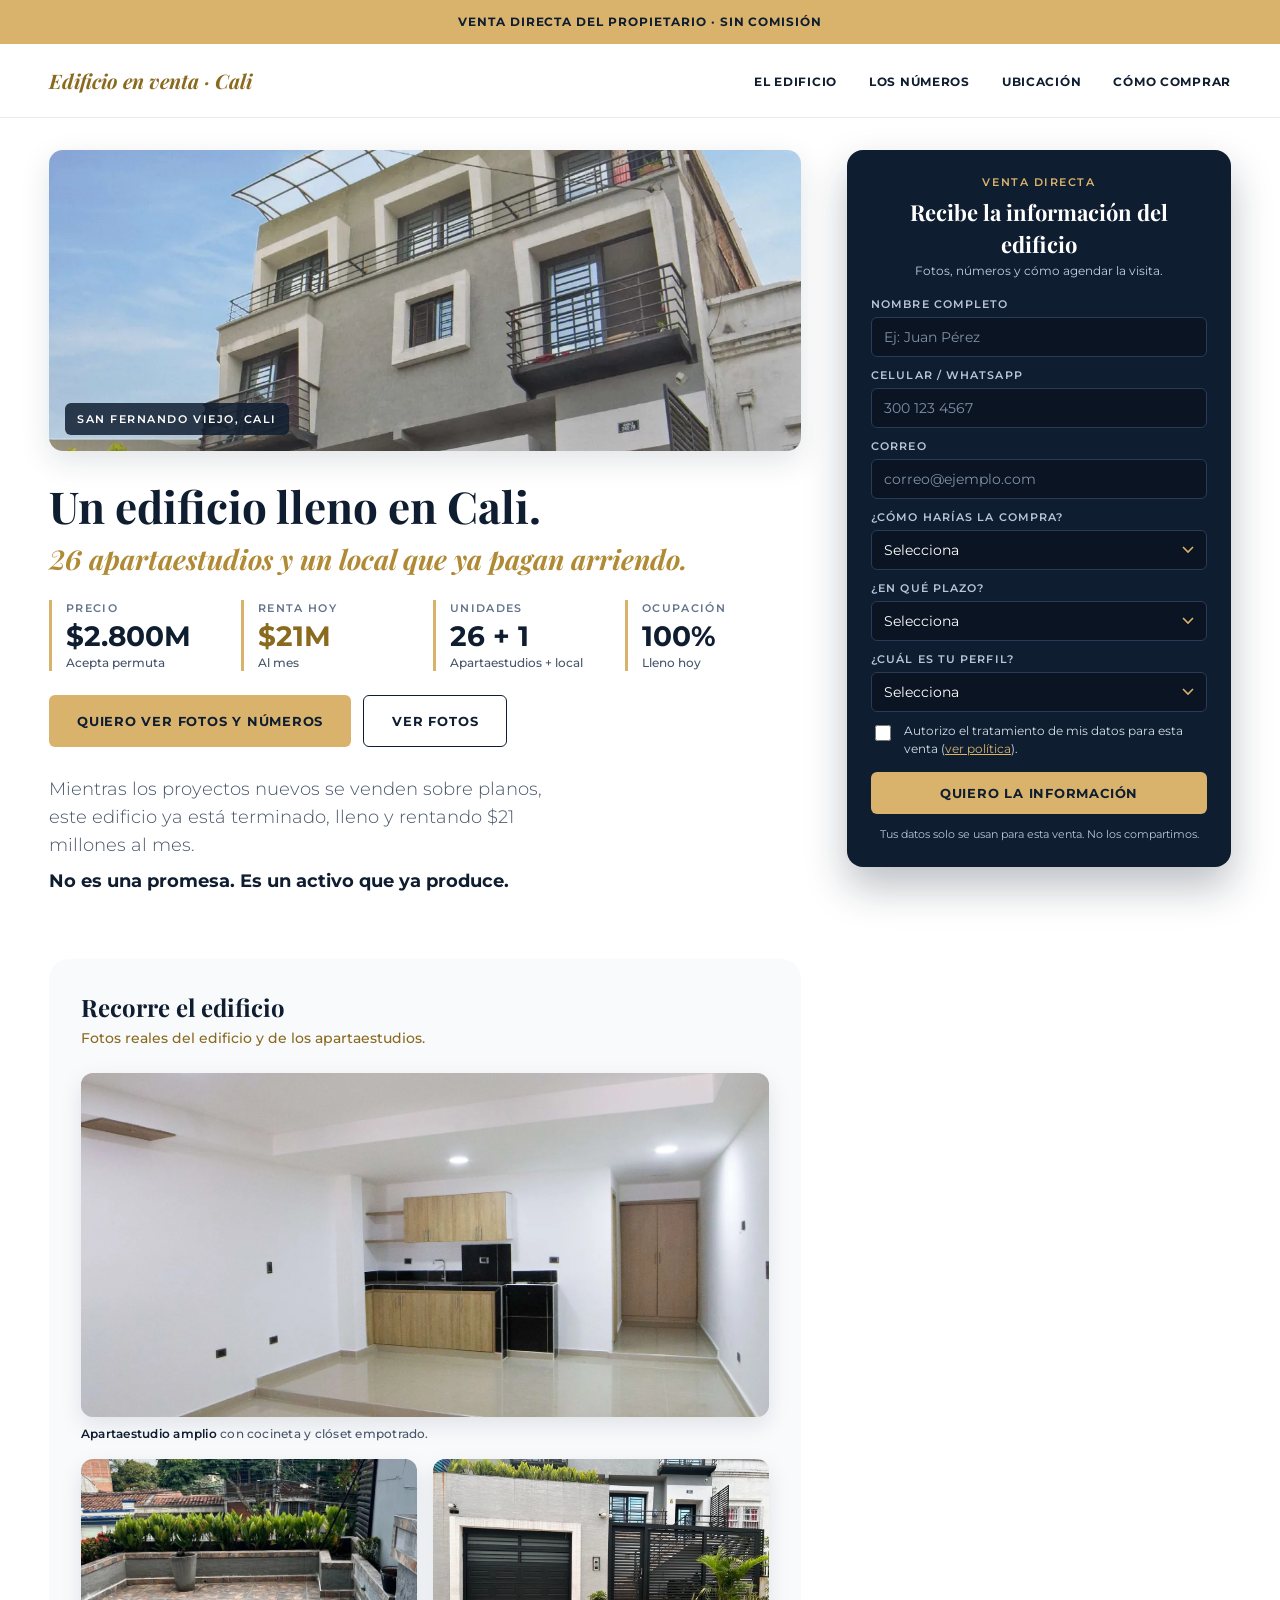
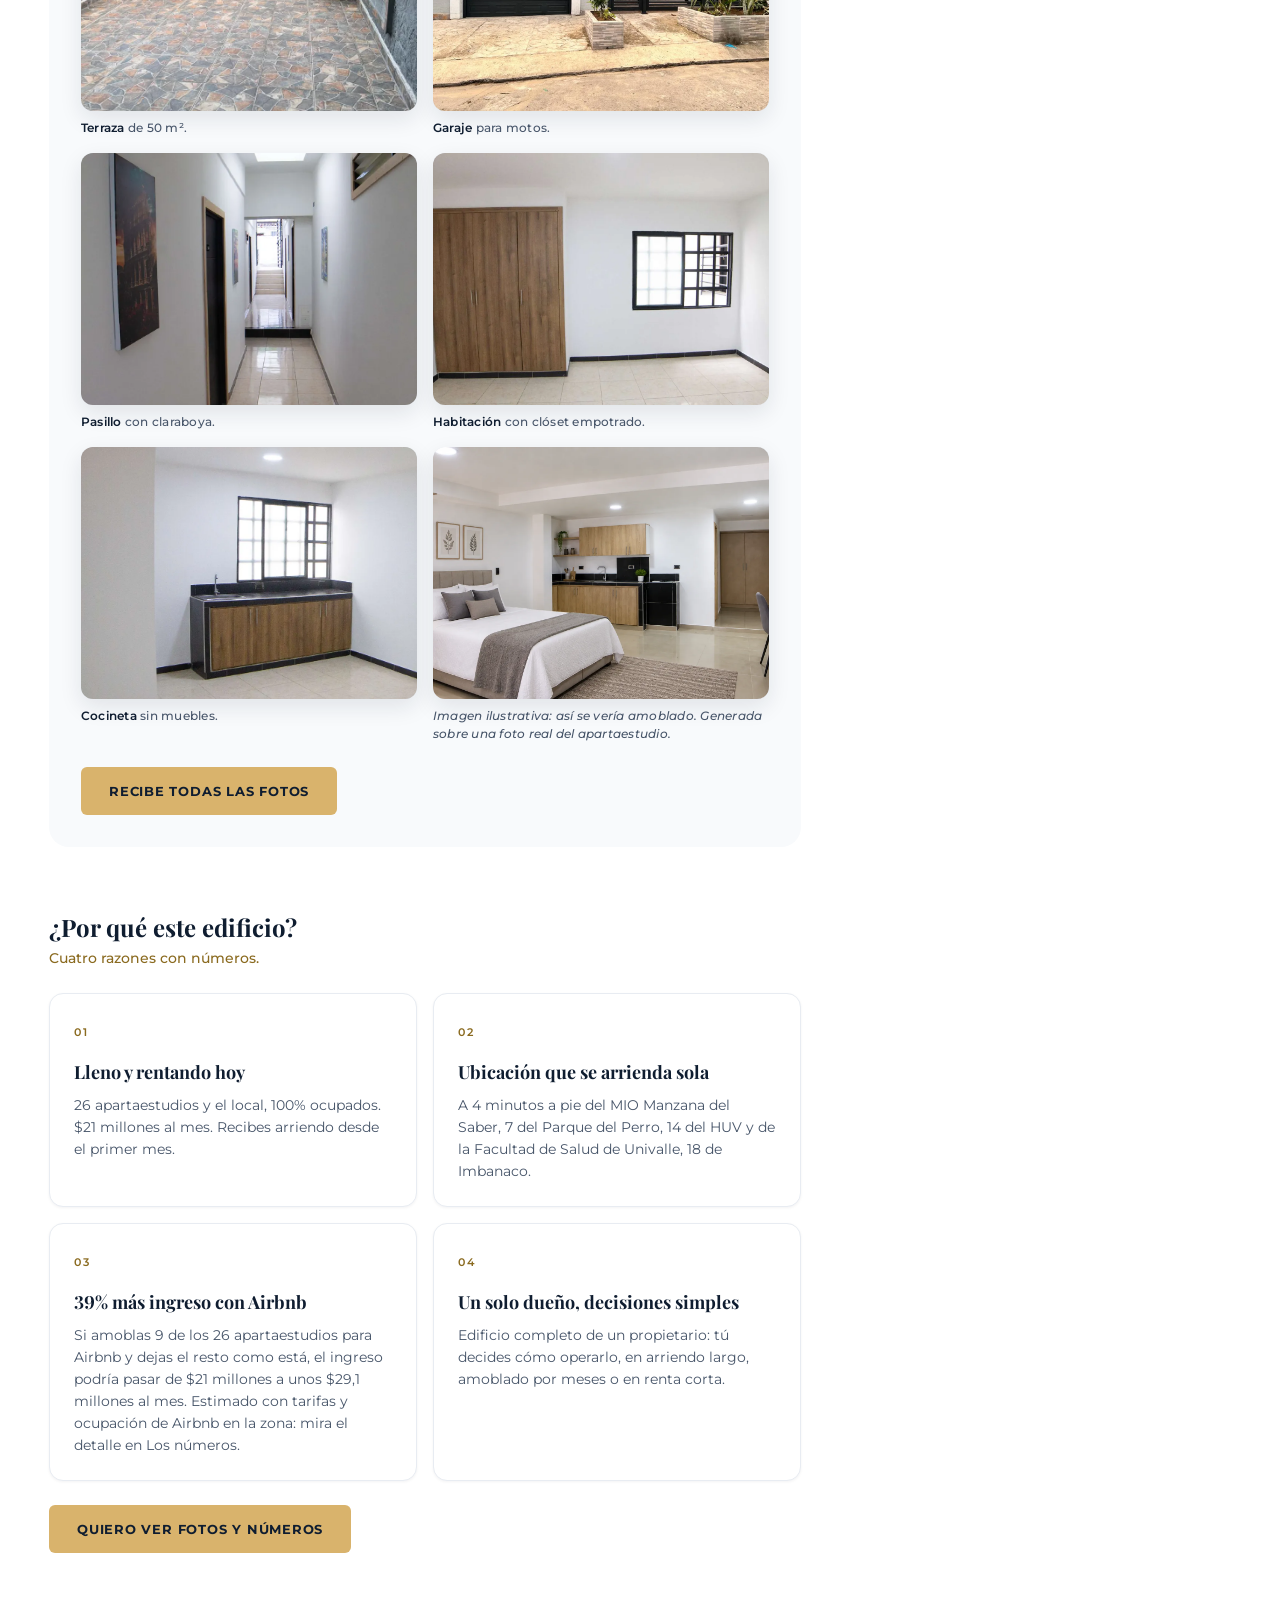
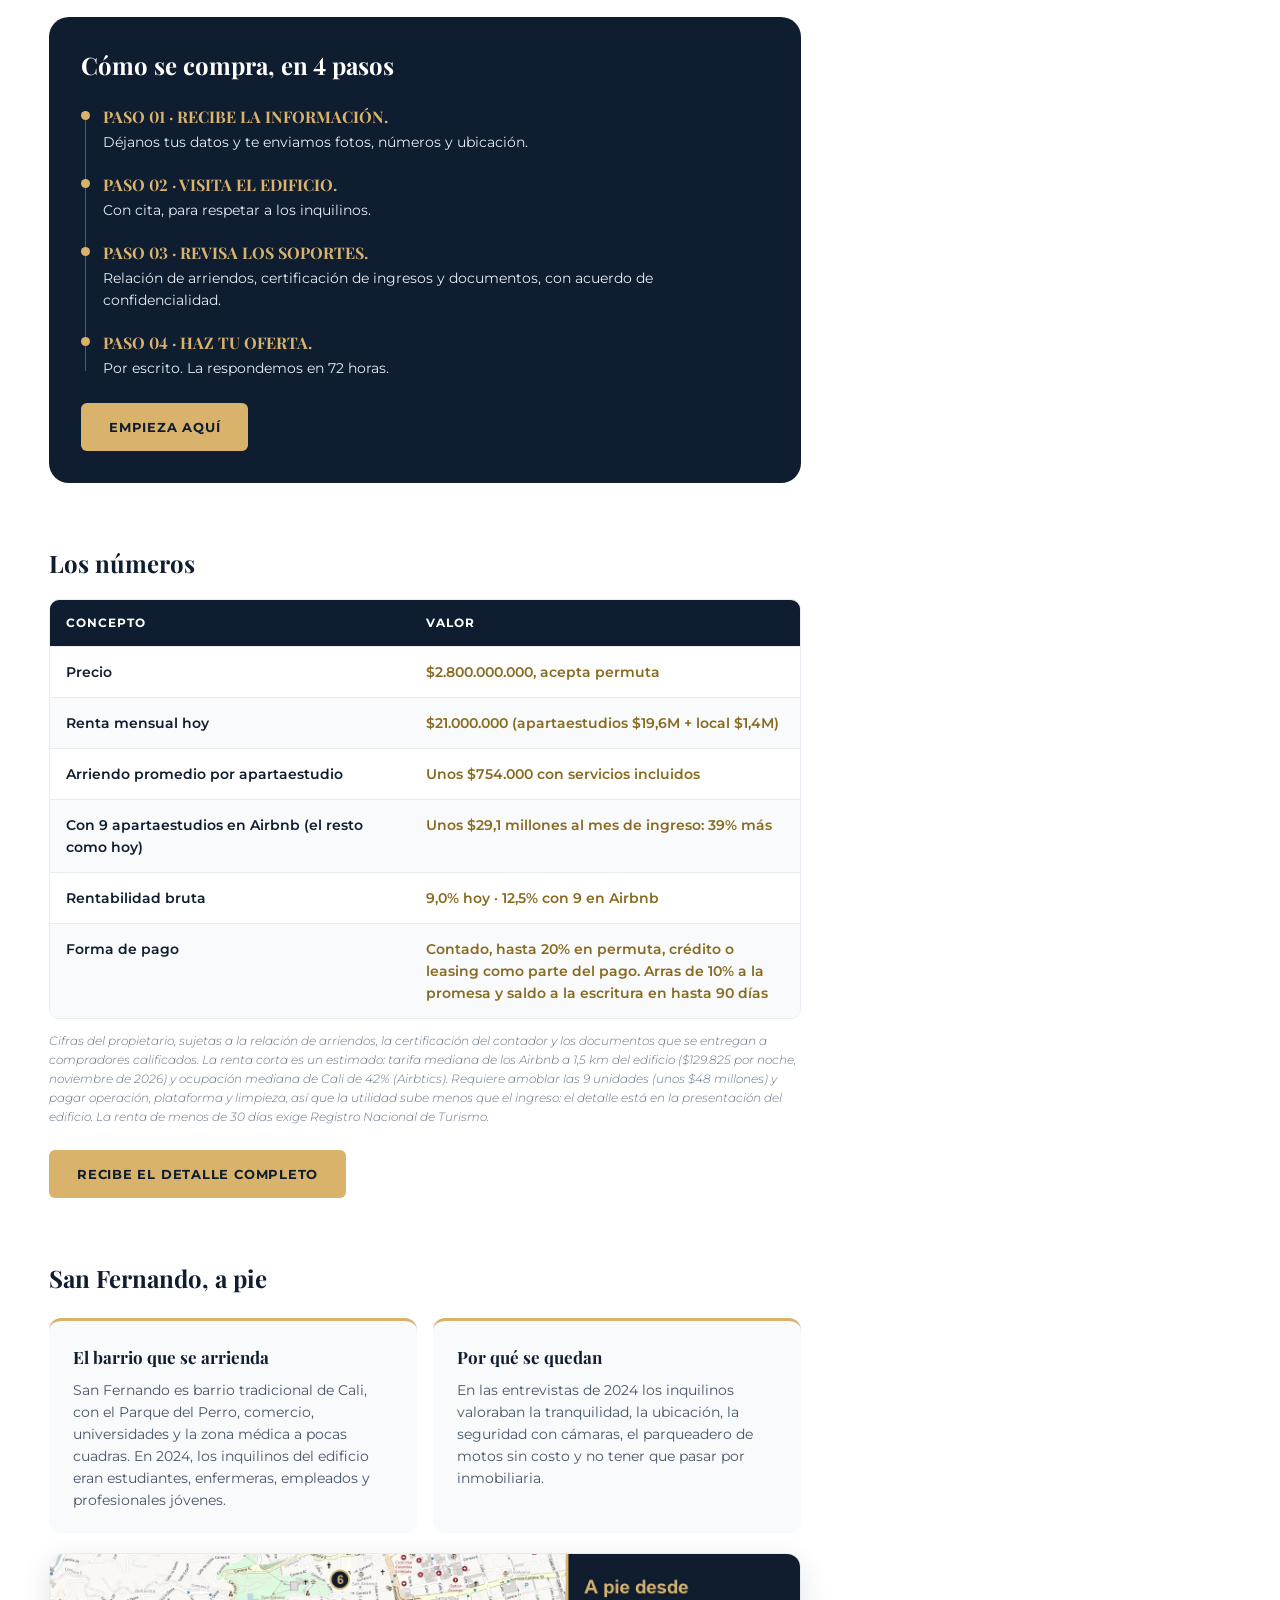
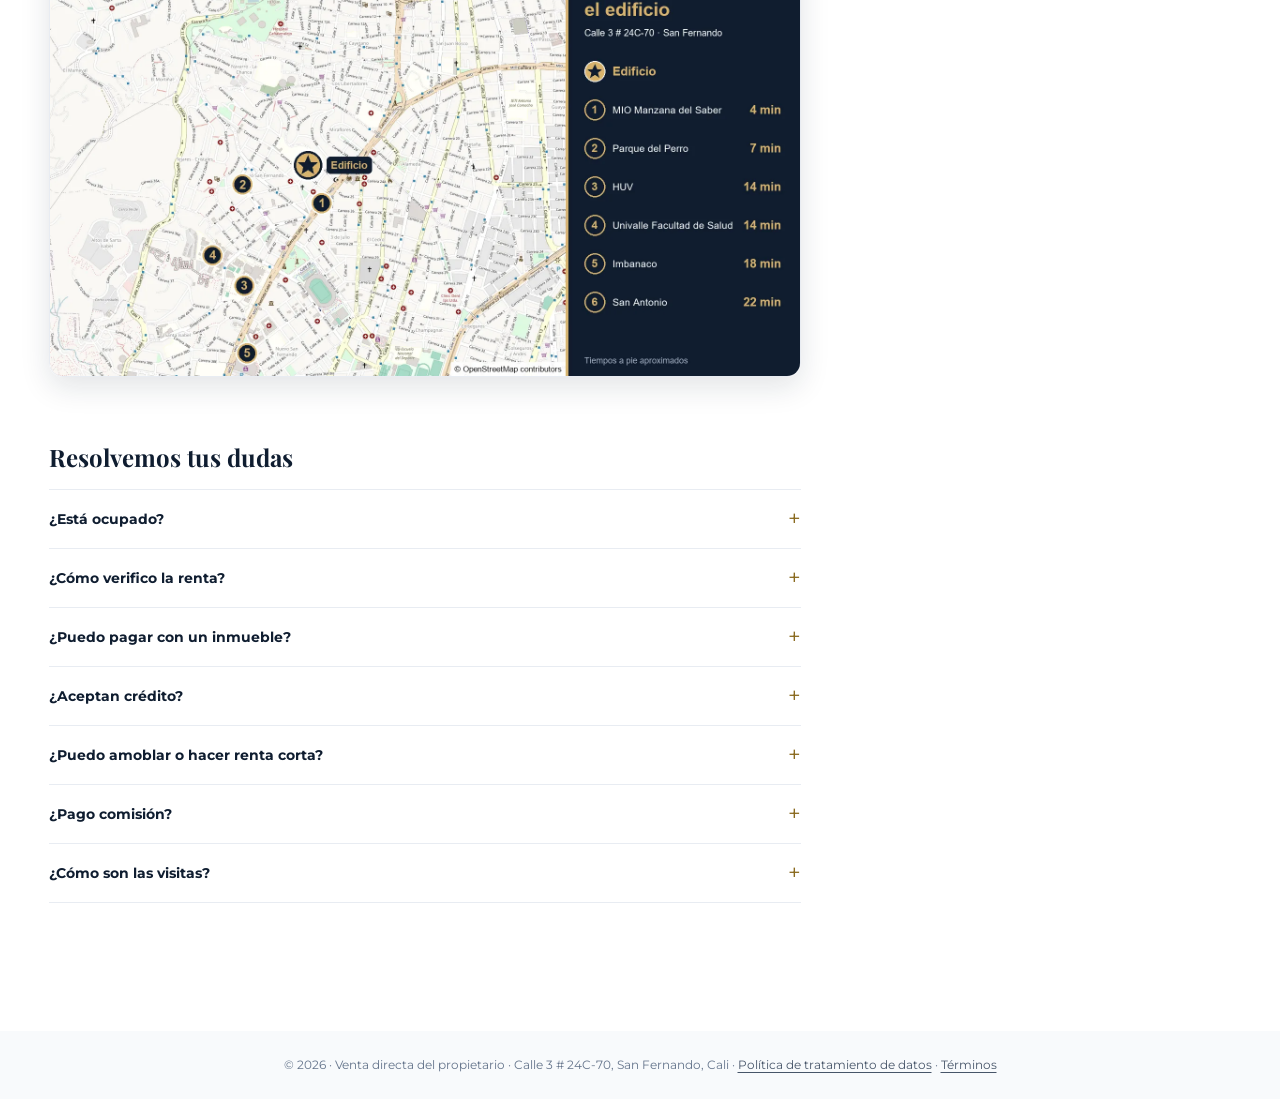
==== commit 0c94aa1d: "26 apartaestudios + 1 local (dato del propietario): conteo y cifras derivadas (promedio, Airbnb 39%," ====
--- a/index.html
+++ b/index.html
@@ -4,7 +4,7 @@
 <meta charset="utf-8">
 <meta name="viewport" content="width=device-width, initial-scale=1">
 <title>Edificio lleno en San Fernando, Cali · Venta directa</title>
-<meta name="description" content="27 apartaestudios + 1 local comercial, 100% ocupado, $21 millones de renta al mes. Venta directa del propietario en San Fernando, Cali.">
+<meta name="description" content="26 apartaestudios + 1 local comercial, 100% ocupado, $21 millones de renta al mes. Venta directa del propietario en San Fernando, Cali.">
 <meta name="robots" content="noindex">
 <link rel="preconnect" href="https://fonts.googleapis.com">
 <link rel="preconnect" href="https://fonts.gstatic.com" crossorigin>
@@ -49,11 +49,11 @@
         <img src="assets/fachada.webp" width="1100" height="1536" alt="Fachada del edificio en San Fernando Viejo, Cali" fetchpriority="high" decoding="async">
         <figcaption class="hero-tag">San Fernando Viejo, Cali</figcaption>
       </figure>
-      <h1>Un edificio lleno en Cali.<em>27 apartaestudios y un local que ya pagan arriendo.</em></h1>
+      <h1>Un edificio lleno en Cali.<em>26 apartaestudios y un local que ya pagan arriendo.</em></h1>
       <dl class="kpis">
         <div><dt>Precio</dt><dd>$2.800M</dd><p>Acepta permuta</p></div>
         <div><dt>Renta hoy</dt><dd class="hi">$21M</dd><p>Al mes</p></div>
-        <div><dt>Unidades</dt><dd>27 + 1</dd><p>Apartaestudios + local</p></div>
+        <div><dt>Unidades</dt><dd>26 + 1</dd><p>Apartaestudios + local</p></div>
         <div><dt>Ocupación</dt><dd>100%</dd><p>Lleno hoy</p></div>
       </dl>
       <div class="ctas">
@@ -111,7 +111,7 @@
         <article class="pcard">
           <span class="eyebrow">01</span>
           <h3>Lleno y rentando hoy</h3>
-          <p>27 apartaestudios y el local, 100% ocupados. $21 millones al mes. Recibes arriendo desde el primer mes.</p>
+          <p>26 apartaestudios y el local, 100% ocupados. $21 millones al mes. Recibes arriendo desde el primer mes.</p>
         </article>
         <article class="pcard">
           <span class="eyebrow">02</span>
@@ -120,8 +120,8 @@
         </article>
         <article class="pcard">
           <span class="eyebrow">03</span>
-          <h3>40% más ingreso con Airbnb</h3>
-          <p>Si amoblas 9 de los 27 apartaestudios para Airbnb y dejas el resto como está, el ingreso podría pasar de $21 millones a unos $29,4 millones al mes. Estimado con tarifas y ocupación de Airbnb en la zona: mira el detalle en Los números.</p>
+          <h3>39% más ingreso con Airbnb</h3>
+          <p>Si amoblas 9 de los 26 apartaestudios para Airbnb y dejas el resto como está, el ingreso podría pasar de $21 millones a unos $29,1 millones al mes. Estimado con tarifas y ocupación de Airbnb en la zona: mira el detalle en Los números.</p>
         </article>
         <article class="pcard">
           <span class="eyebrow">04</span>
@@ -152,9 +152,9 @@
         <tbody>
           <tr><td>Precio</td><td>$2.800.000.000, acepta permuta</td></tr>
           <tr><td>Renta mensual hoy</td><td>$21.000.000 (apartaestudios $19,6M + local $1,4M)</td></tr>
-          <tr><td>Arriendo promedio por apartaestudio</td><td>Unos $726.000 con servicios incluidos</td></tr>
-          <tr><td>Con 9 apartaestudios en Airbnb (el resto como hoy)</td><td>Unos $29,4 millones al mes de ingreso: 40% más</td></tr>
-          <tr><td>Rentabilidad bruta</td><td>9,0% hoy · 12,6% con 9 en Airbnb</td></tr>
+          <tr><td>Arriendo promedio por apartaestudio</td><td>Unos $754.000 con servicios incluidos</td></tr>
+          <tr><td>Con 9 apartaestudios en Airbnb (el resto como hoy)</td><td>Unos $29,1 millones al mes de ingreso: 39% más</td></tr>
+          <tr><td>Rentabilidad bruta</td><td>9,0% hoy · 12,5% con 9 en Airbnb</td></tr>
           <tr><td>Forma de pago</td><td>Contado, hasta 20% en permuta, crédito o leasing como parte del pago. Arras de 10% a la promesa y saldo a la escritura en hasta 90 días</td></tr>
         </tbody>
       </table>
@@ -187,11 +187,11 @@
     <section id="faq">
       <h2>Resolvemos tus dudas</h2>
       <div class="faq">
-        <details><summary>¿Está ocupado?</summary><p>Sí. Los 27 apartaestudios y el local están arrendados. Se vende con sus inquilinos y sus contratos.</p></details>
+        <details><summary>¿Está ocupado?</summary><p>Sí. Los 26 apartaestudios y el local están arrendados. Se vende con sus inquilinos y sus contratos.</p></details>
         <details><summary>¿Cómo verifico la renta?</summary><p>A los compradores calificados les entregamos la relación de arriendos, la certificación de ingresos del contador y una carta firmada por cada inquilino con su canon. Entre la promesa y la escritura puedes verificar todo.</p></details>
         <details><summary>¿Puedo pagar con un inmueble?</summary><p>Sí, hasta el 20% del precio, con inmuebles en Cali o el Valle y avalúo independiente.</p></details>
         <details><summary>¿Aceptan crédito?</summary><p>Sí, como parte del pago, junto con contado o permuta.</p></details>
-        <details><summary>¿Puedo amoblar o hacer renta corta?</summary><p>Sí. El edificio es de un solo propietario, así que tú decides cómo operarlo. Con 9 apartaestudios en Airbnb el ingreso podría subir unos 40% (detalle en Los números). La renta de menos de 30 días exige Registro Nacional de Turismo y depende del uso del suelo del predio: te entregamos el certificado.</p></details>
+        <details><summary>¿Puedo amoblar o hacer renta corta?</summary><p>Sí. El edificio es de un solo propietario, así que tú decides cómo operarlo. Con 9 apartaestudios en Airbnb el ingreso podría subir unos 39% (detalle en Los números). La renta de menos de 30 días exige Registro Nacional de Turismo y depende del uso del suelo del predio: te entregamos el certificado.</p></details>
         <details><summary>¿Pago comisión?</summary><p>No. Es venta directa del propietario. Si llegas con una inmobiliaria, ella se entiende con el propietario.</p></details>
         <details><summary>¿Cómo son las visitas?</summary><p>Con cita, para respetar a los inquilinos. Déjanos tus datos y te escribimos para agendarla.</p></details>
       </div>
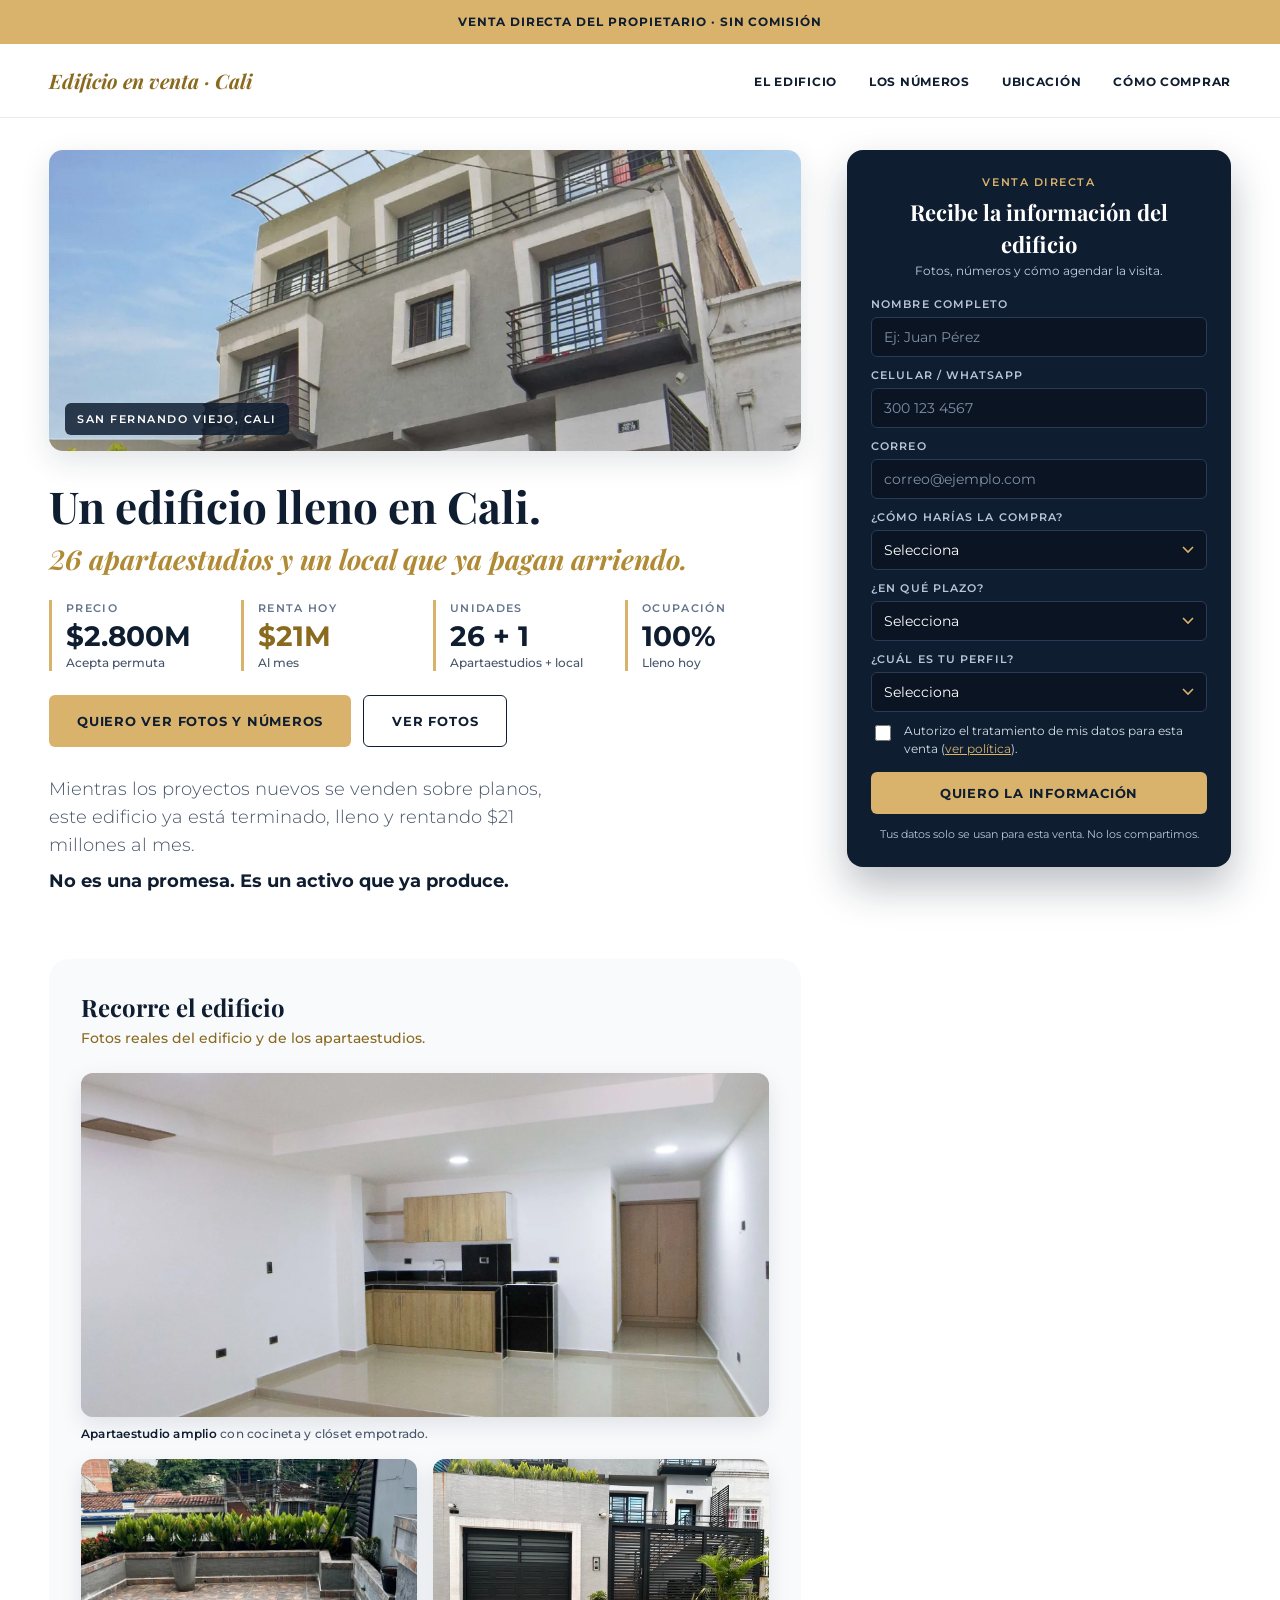
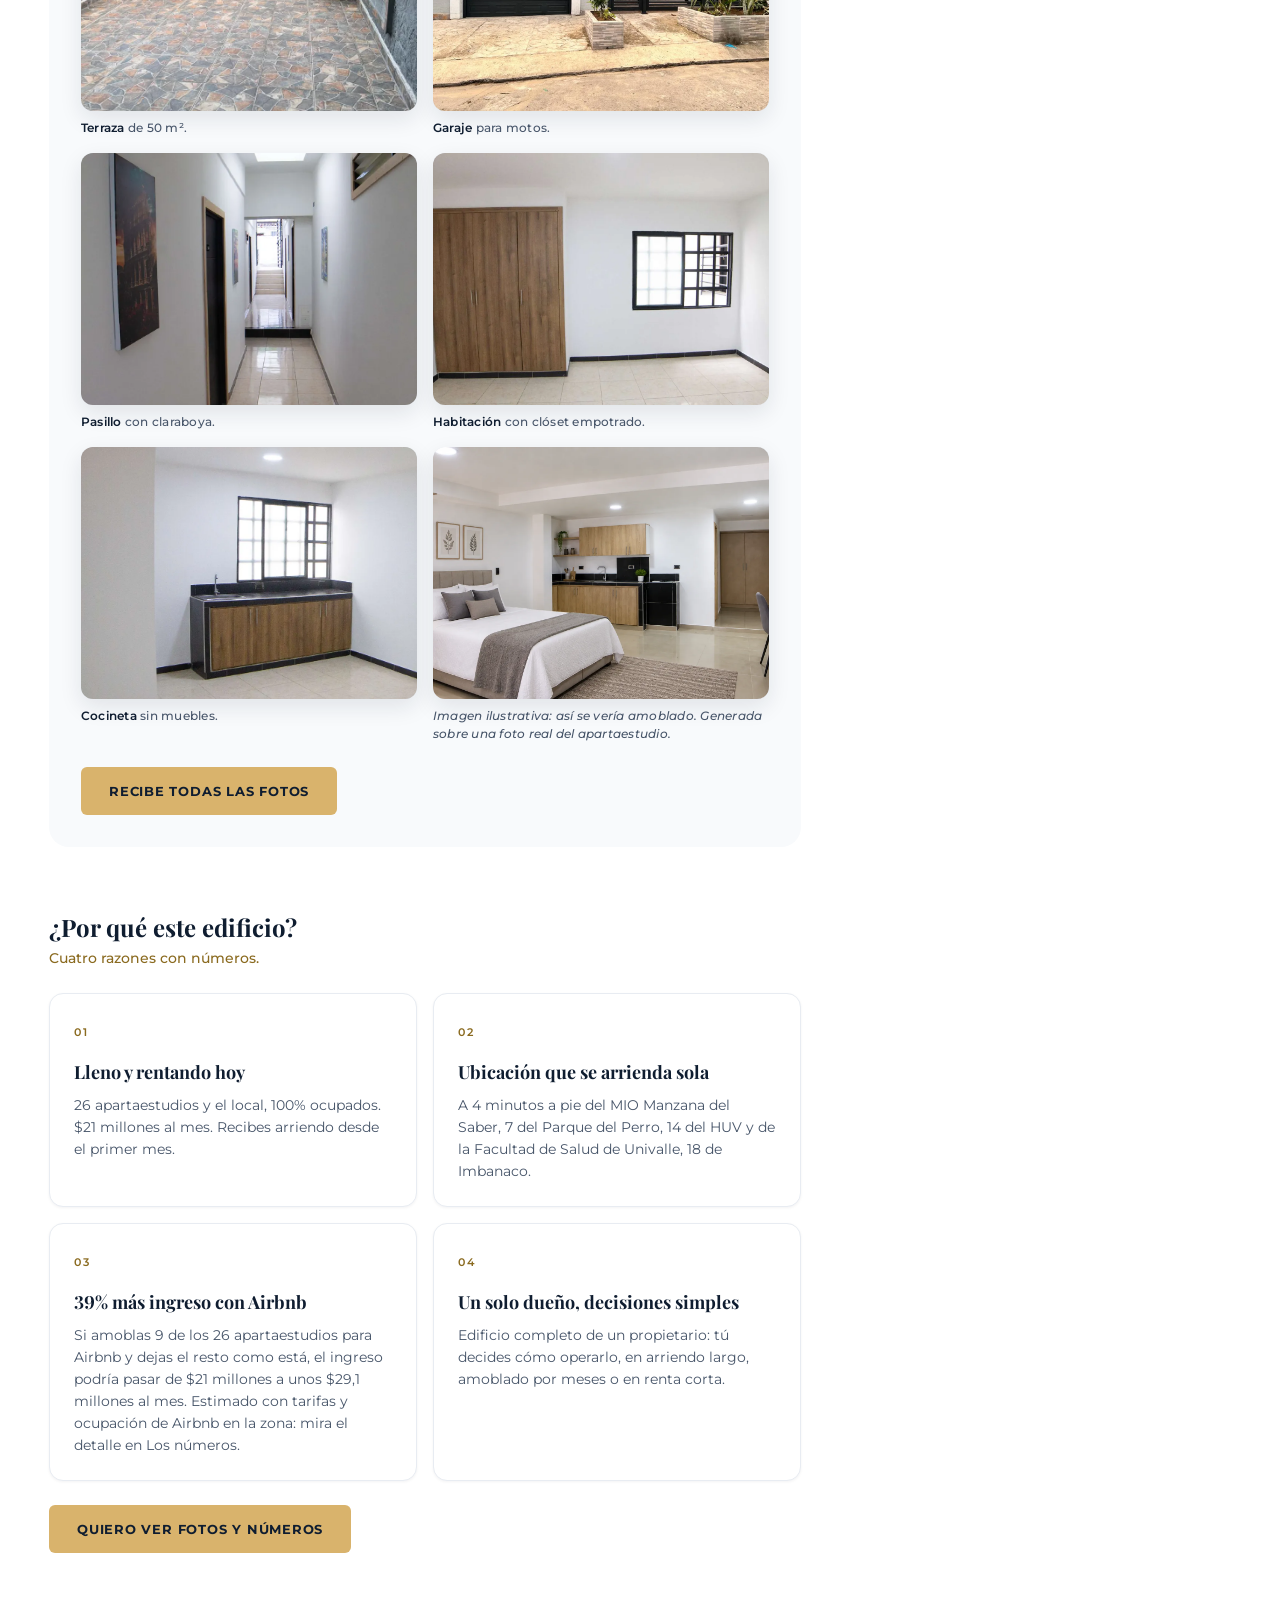
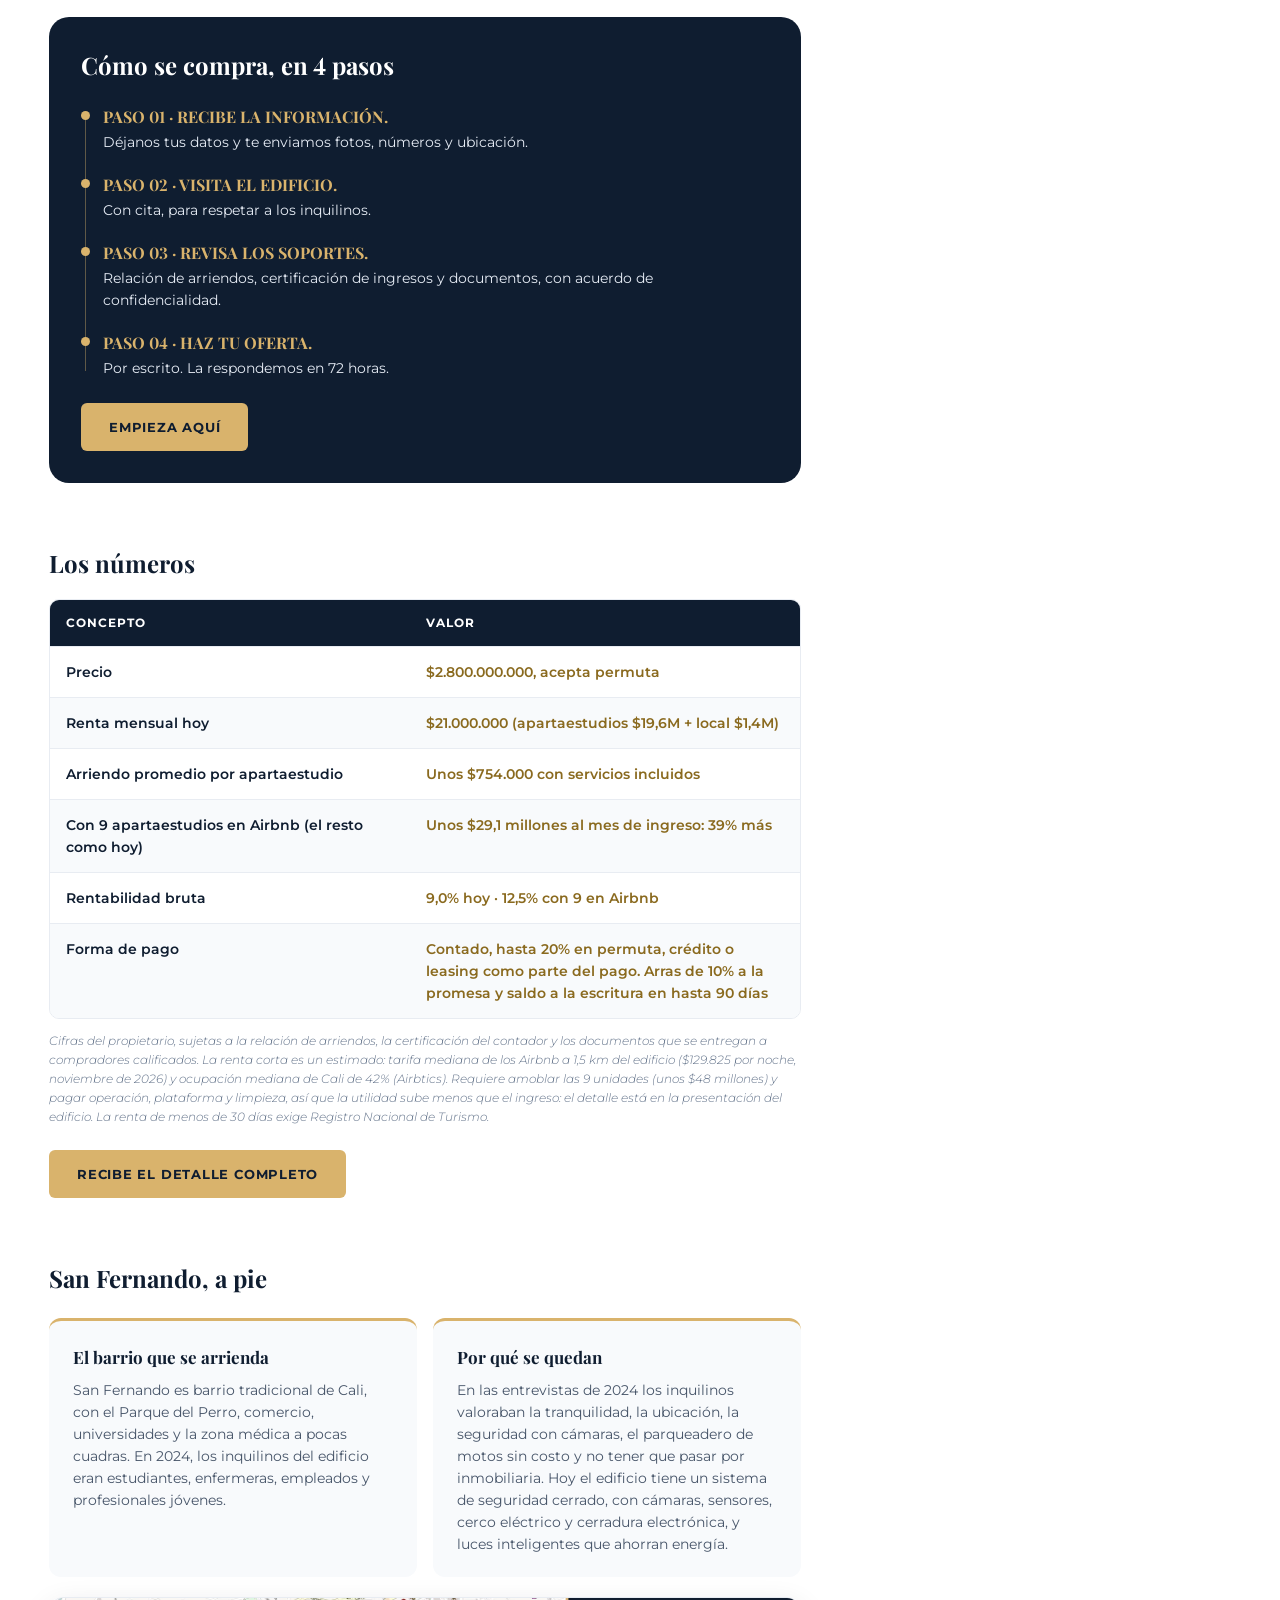
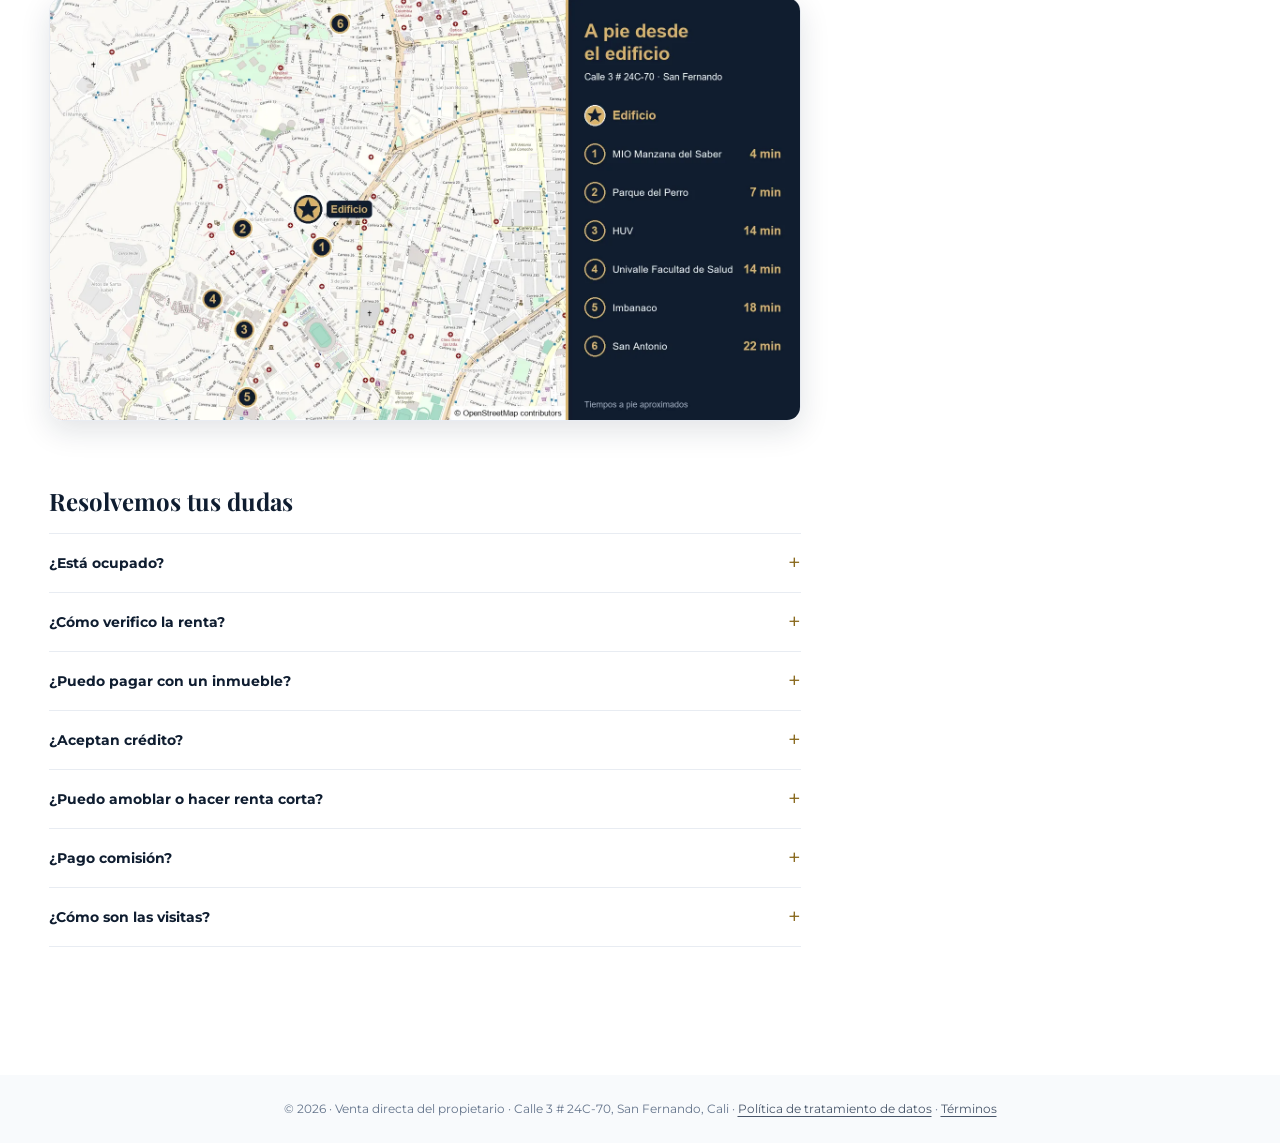
==== commit 76cf3178: "Seguridad y energía: sistema cerrado con cámaras y sensores, cerco eléctrico, luces inteligentes Co-" ====
--- a/index.html
+++ b/index.html
@@ -172,7 +172,7 @@
         </article>
         <article class="ncard">
           <h3>Por qué se quedan</h3>
-          <p>En las entrevistas de 2024 los inquilinos valoraban la tranquilidad, la ubicación, la seguridad con cámaras, el parqueadero de motos sin costo y no tener que pasar por inmobiliaria.</p>
+          <p>En las entrevistas de 2024 los inquilinos valoraban la tranquilidad, la ubicación, la seguridad con cámaras, el parqueadero de motos sin costo y no tener que pasar por inmobiliaria. Hoy el edificio tiene un sistema de seguridad cerrado, con cámaras, sensores, cerco eléctrico y cerradura electrónica, y luces inteligentes que ahorran energía.</p>
         </article>
       </div>
       <figure class="mapa">
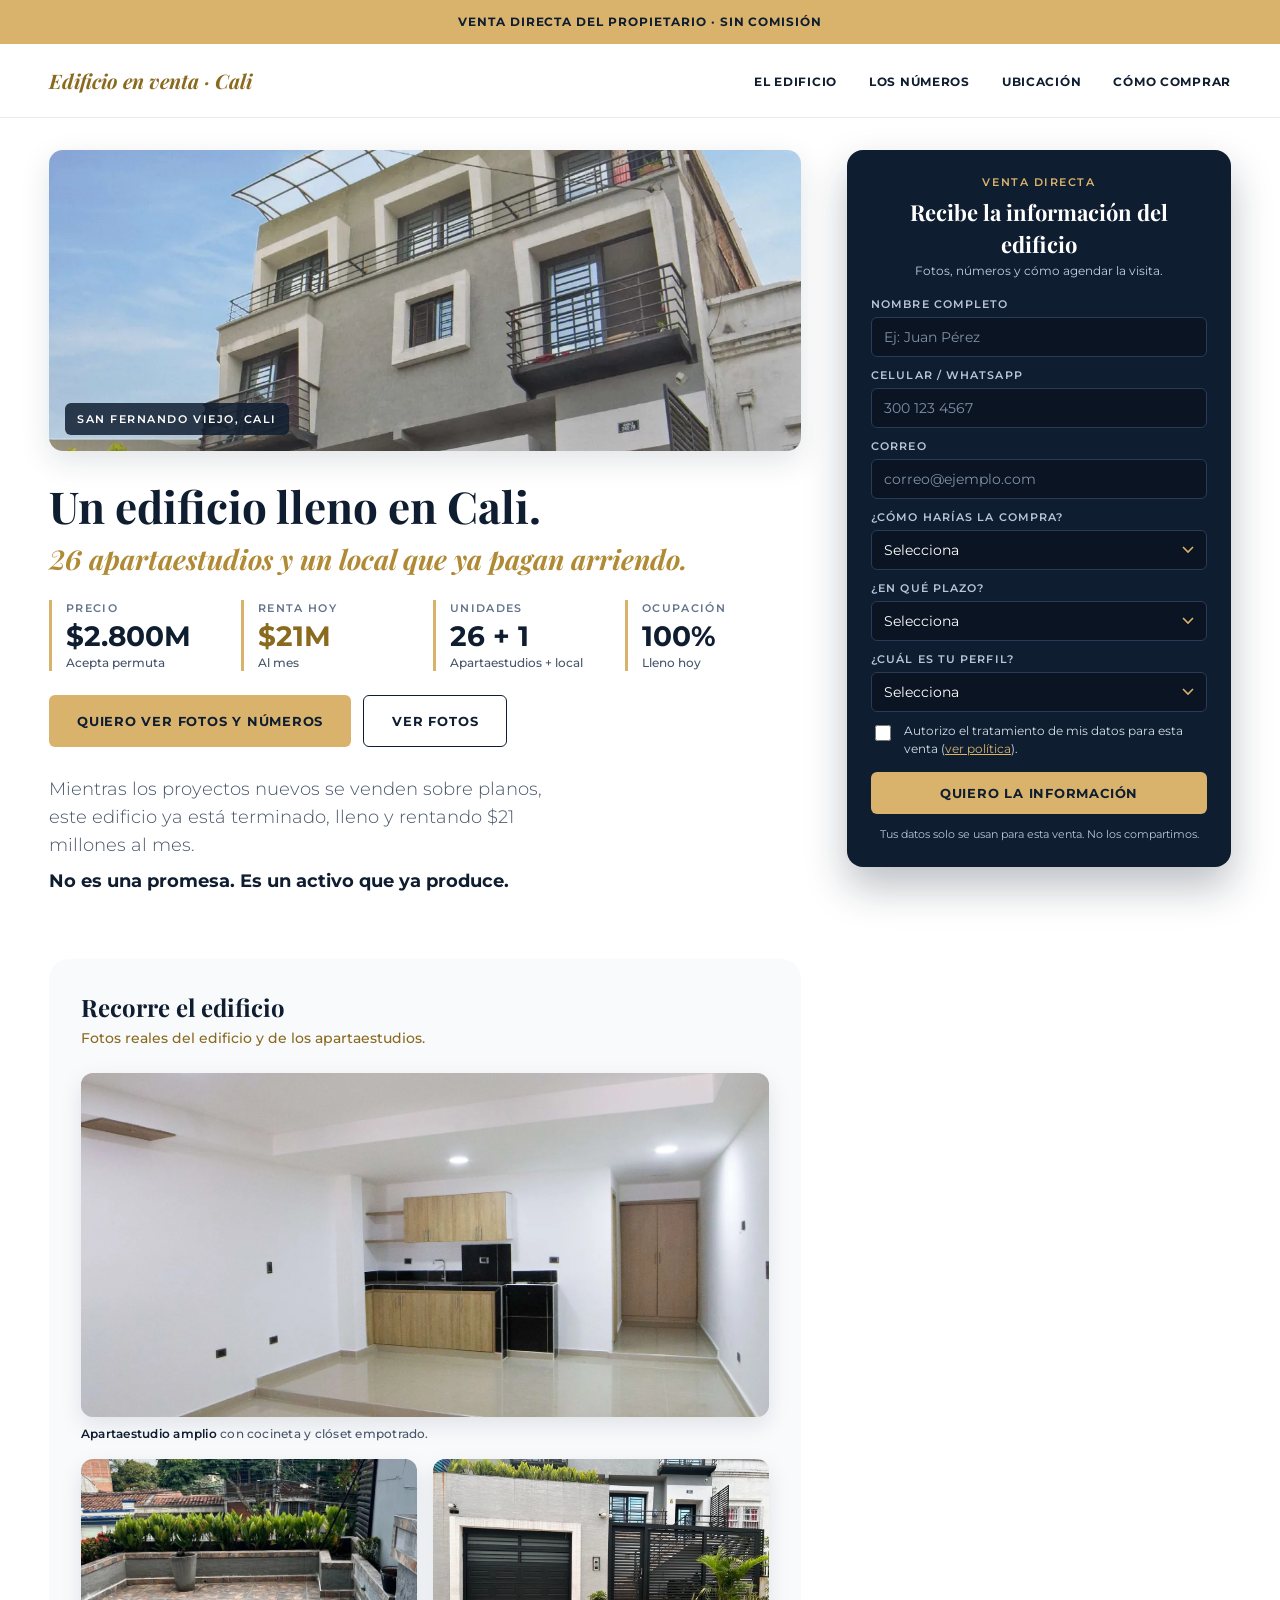
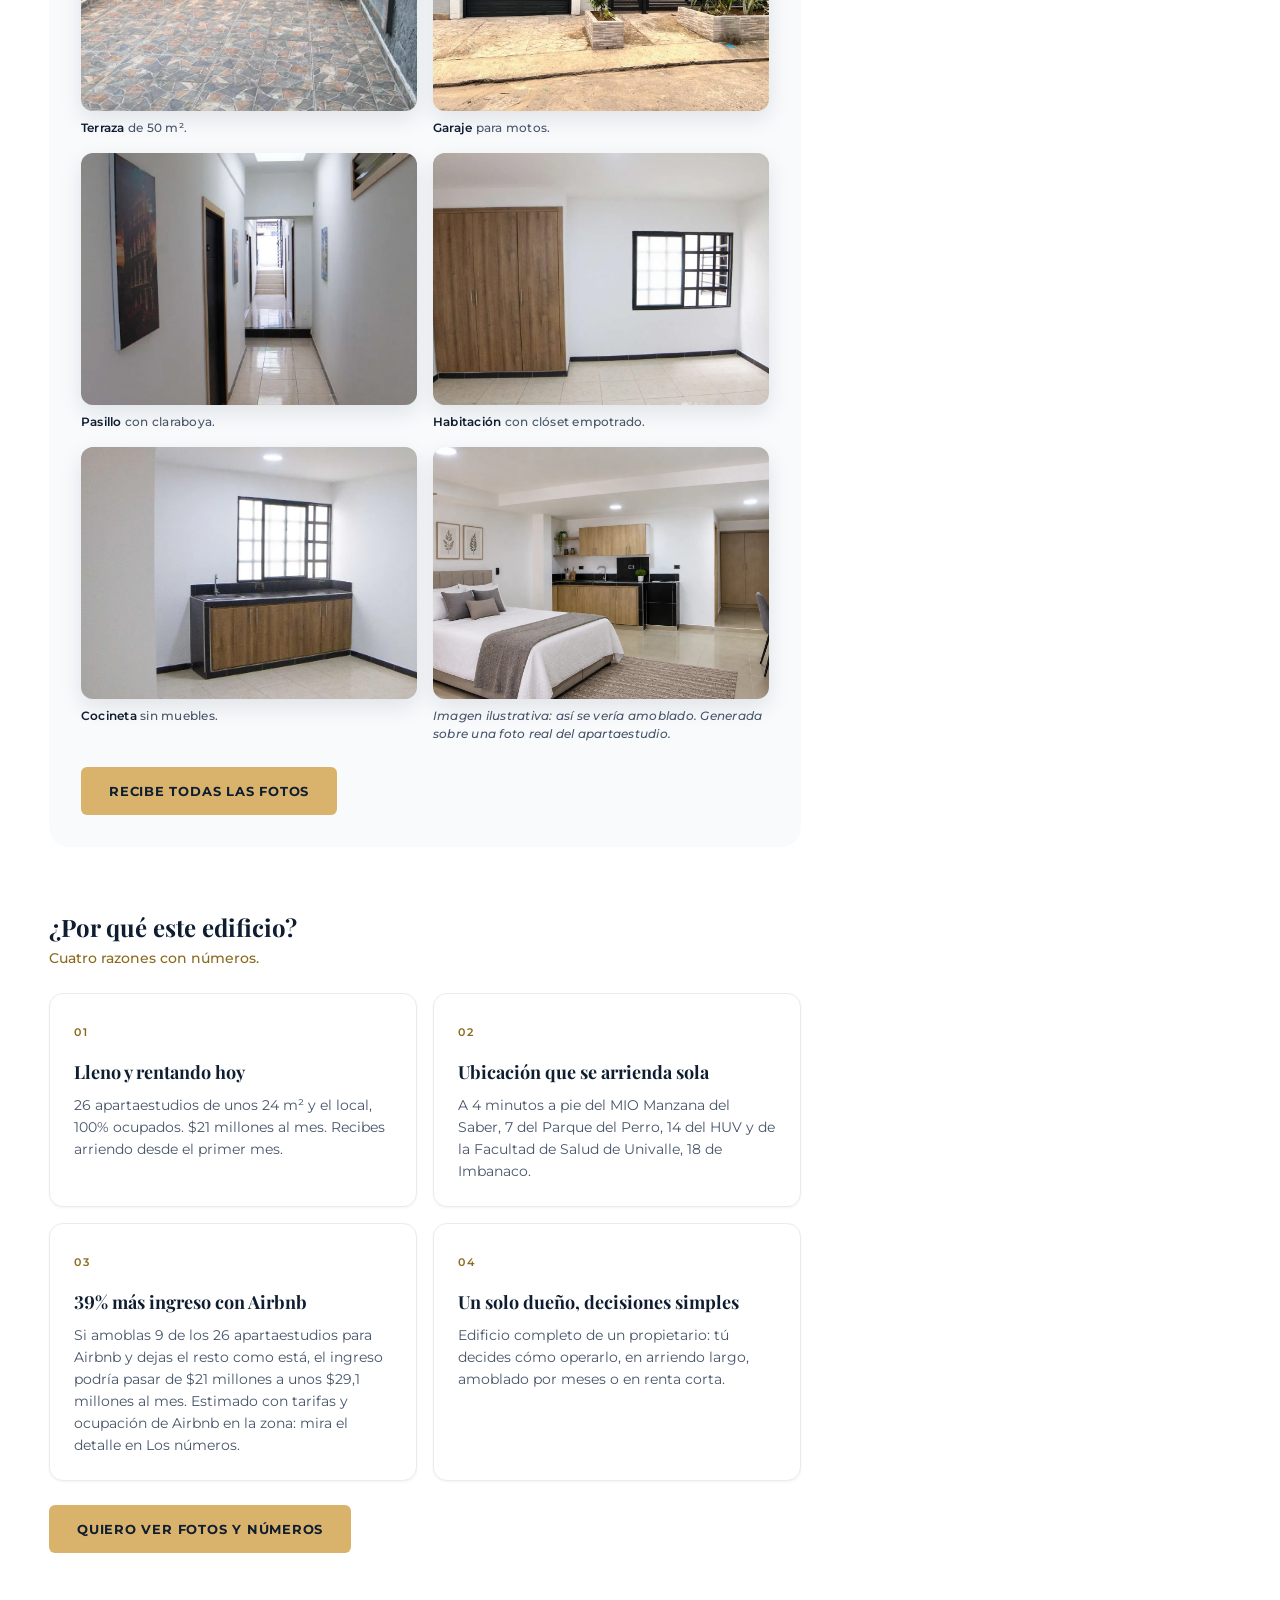
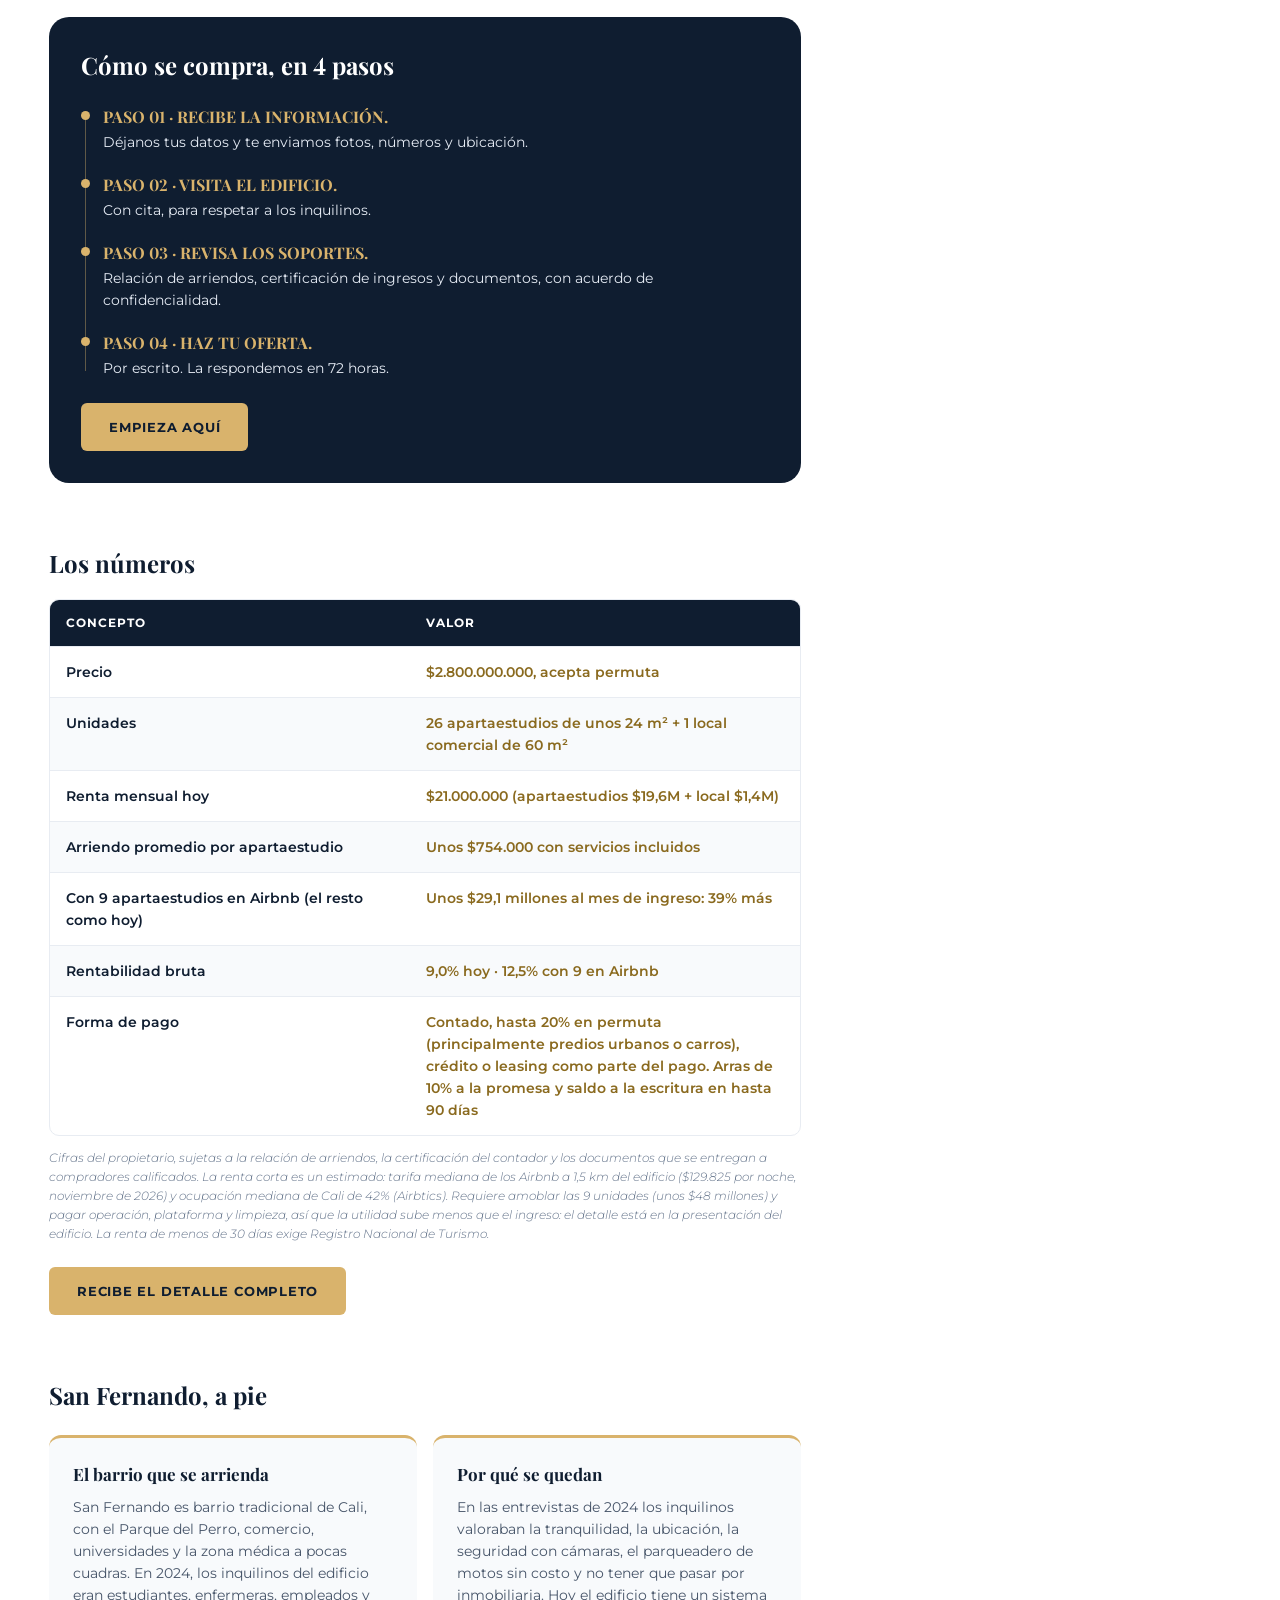
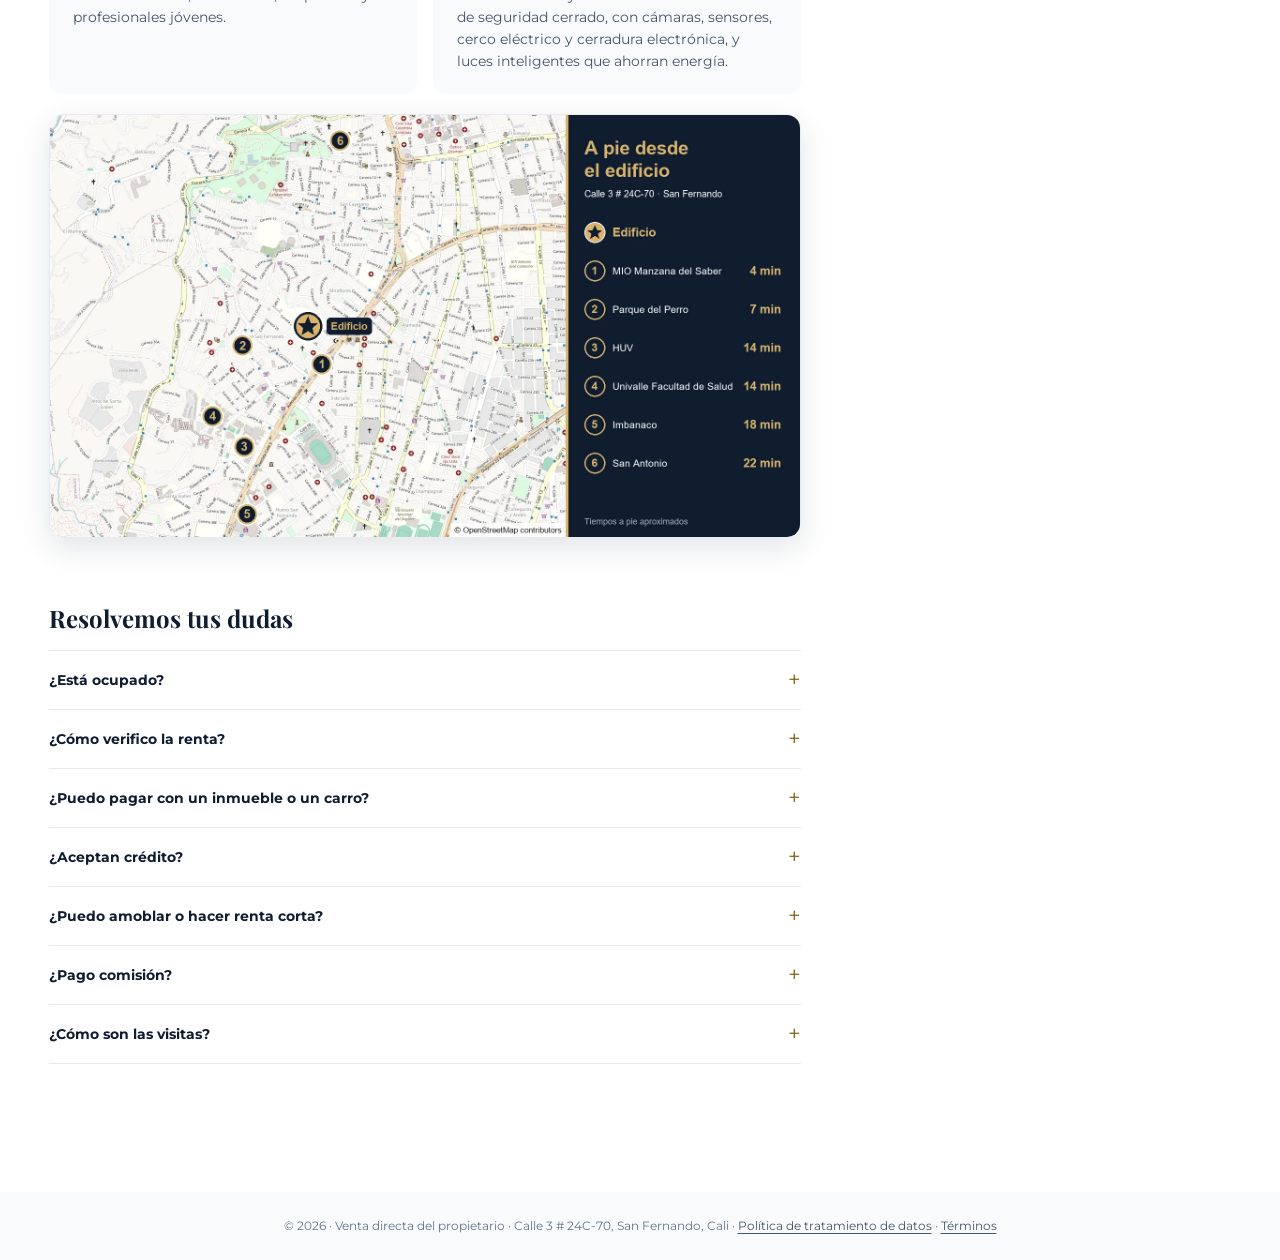
==== commit 7c788539: "Landing: permuta principalmente predios urbanos o carros; apartaestudios de unos 24 m² Co-Authored-B" ====
--- a/index.html
+++ b/index.html
@@ -111,7 +111,7 @@
         <article class="pcard">
           <span class="eyebrow">01</span>
           <h3>Lleno y rentando hoy</h3>
-          <p>26 apartaestudios y el local, 100% ocupados. $21 millones al mes. Recibes arriendo desde el primer mes.</p>
+          <p>26 apartaestudios de unos 24 m² y el local, 100% ocupados. $21 millones al mes. Recibes arriendo desde el primer mes.</p>
         </article>
         <article class="pcard">
           <span class="eyebrow">02</span>
@@ -151,11 +151,12 @@
         <thead><tr><th scope="col">Concepto</th><th scope="col">Valor</th></tr></thead>
         <tbody>
           <tr><td>Precio</td><td>$2.800.000.000, acepta permuta</td></tr>
+          <tr><td>Unidades</td><td>26 apartaestudios de unos 24 m² + 1 local comercial de 60 m²</td></tr>
           <tr><td>Renta mensual hoy</td><td>$21.000.000 (apartaestudios $19,6M + local $1,4M)</td></tr>
           <tr><td>Arriendo promedio por apartaestudio</td><td>Unos $754.000 con servicios incluidos</td></tr>
           <tr><td>Con 9 apartaestudios en Airbnb (el resto como hoy)</td><td>Unos $29,1 millones al mes de ingreso: 39% más</td></tr>
           <tr><td>Rentabilidad bruta</td><td>9,0% hoy · 12,5% con 9 en Airbnb</td></tr>
-          <tr><td>Forma de pago</td><td>Contado, hasta 20% en permuta, crédito o leasing como parte del pago. Arras de 10% a la promesa y saldo a la escritura en hasta 90 días</td></tr>
+          <tr><td>Forma de pago</td><td>Contado, hasta 20% en permuta (principalmente predios urbanos o carros), crédito o leasing como parte del pago. Arras de 10% a la promesa y saldo a la escritura en hasta 90 días</td></tr>
         </tbody>
       </table>
       <p class="nota">Cifras del propietario, sujetas a la relación de arriendos, la certificación del contador y los documentos que se entregan a compradores calificados. La renta corta es un estimado: tarifa mediana de los Airbnb a 1,5 km del edificio ($129.825 por noche, noviembre de 2026) y ocupación mediana de Cali de 42% (Airbtics). Requiere amoblar las 9 unidades (unos $48 millones) y pagar operación, plataforma y limpieza, así que la utilidad sube menos que el ingreso: el detalle está en la presentación del edificio. La renta de menos de 30 días exige Registro Nacional de Turismo.</p>
@@ -189,7 +190,7 @@
       <div class="faq">
         <details><summary>¿Está ocupado?</summary><p>Sí. Los 26 apartaestudios y el local están arrendados. Se vende con sus inquilinos y sus contratos.</p></details>
         <details><summary>¿Cómo verifico la renta?</summary><p>A los compradores calificados les entregamos la relación de arriendos, la certificación de ingresos del contador y una carta firmada por cada inquilino con su canon. Entre la promesa y la escritura puedes verificar todo.</p></details>
-        <details><summary>¿Puedo pagar con un inmueble?</summary><p>Sí, hasta el 20% del precio, con inmuebles en Cali o el Valle y avalúo independiente.</p></details>
+        <details><summary>¿Puedo pagar con un inmueble o un carro?</summary><p>Sí, hasta el 20% del precio en permuta, principalmente con predios urbanos o carros, y con avalúo independiente.</p></details>
         <details><summary>¿Aceptan crédito?</summary><p>Sí, como parte del pago, junto con contado o permuta.</p></details>
         <details><summary>¿Puedo amoblar o hacer renta corta?</summary><p>Sí. El edificio es de un solo propietario, así que tú decides cómo operarlo. Con 9 apartaestudios en Airbnb el ingreso podría subir unos 39% (detalle en Los números). La renta de menos de 30 días exige Registro Nacional de Turismo y depende del uso del suelo del predio: te entregamos el certificado.</p></details>
         <details><summary>¿Pago comisión?</summary><p>No. Es venta directa del propietario. Si llegas con una inmobiliaria, ella se entiende con el propietario.</p></details>
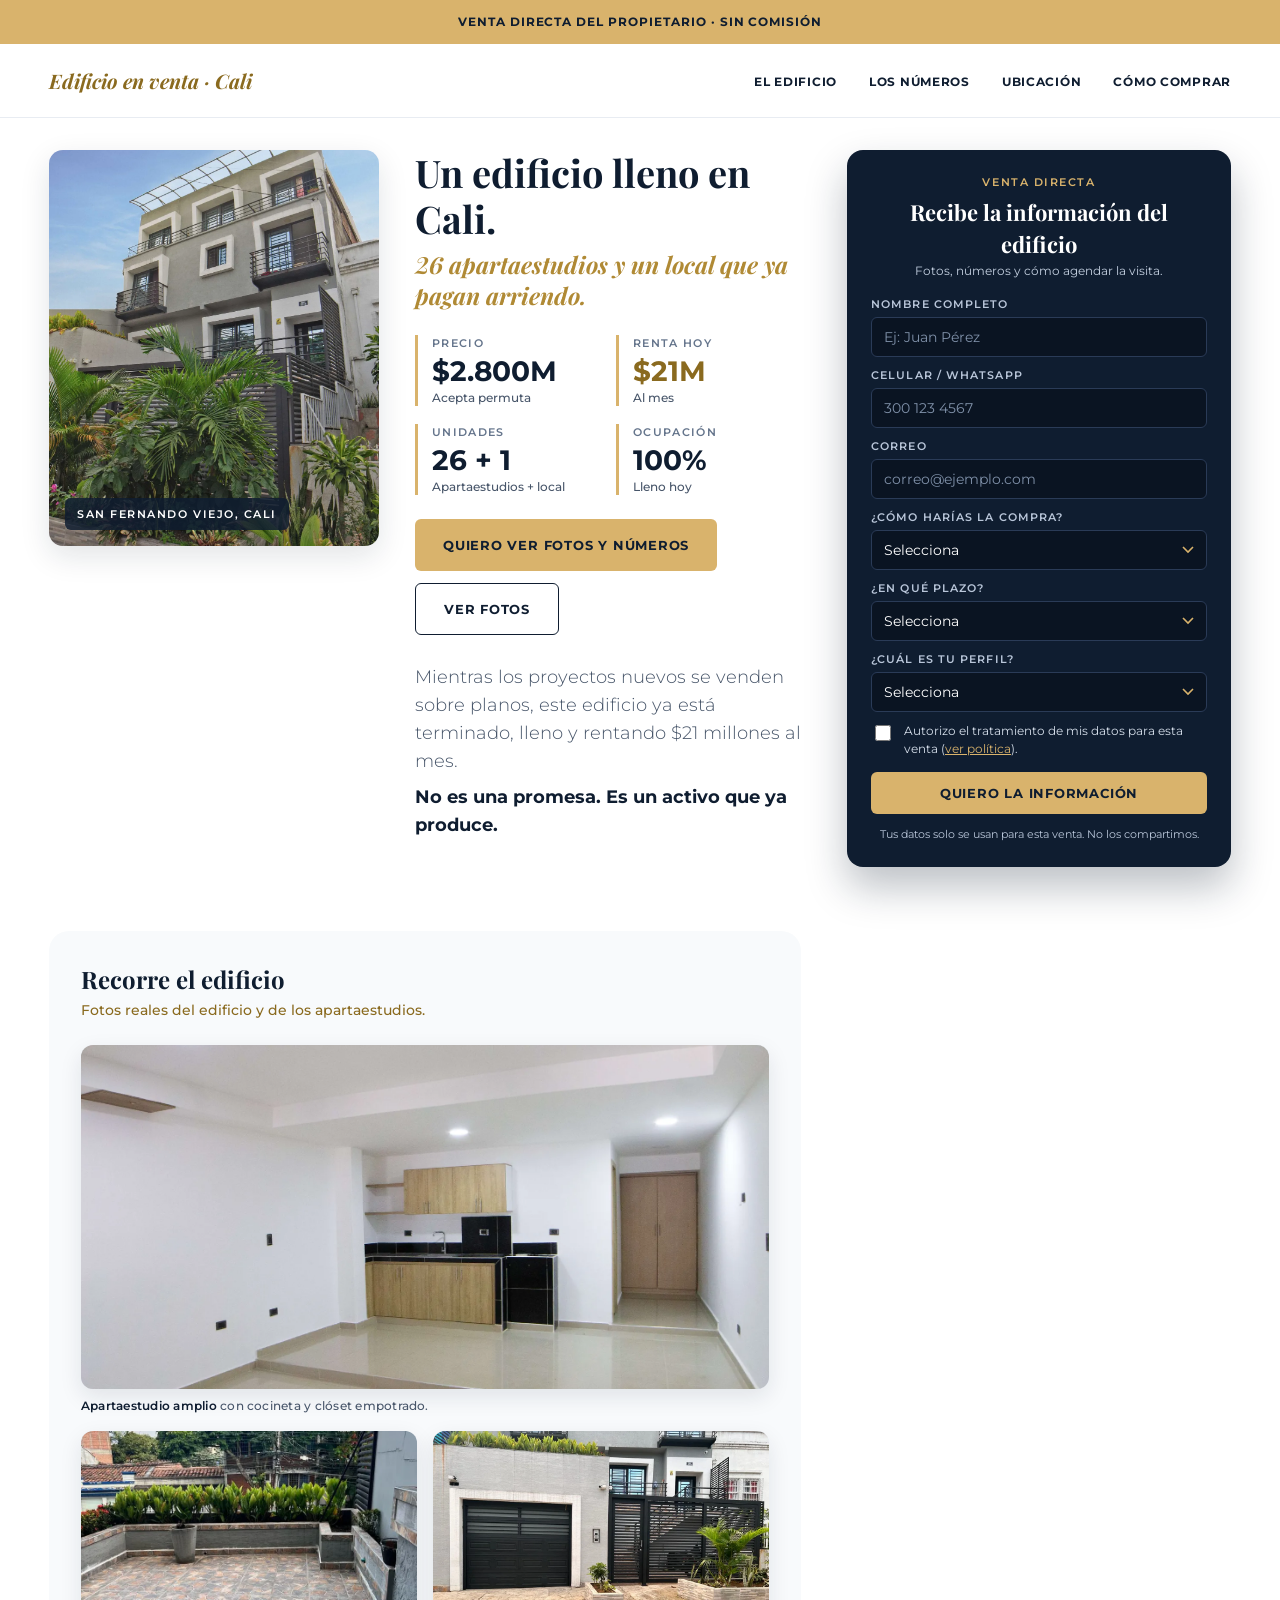
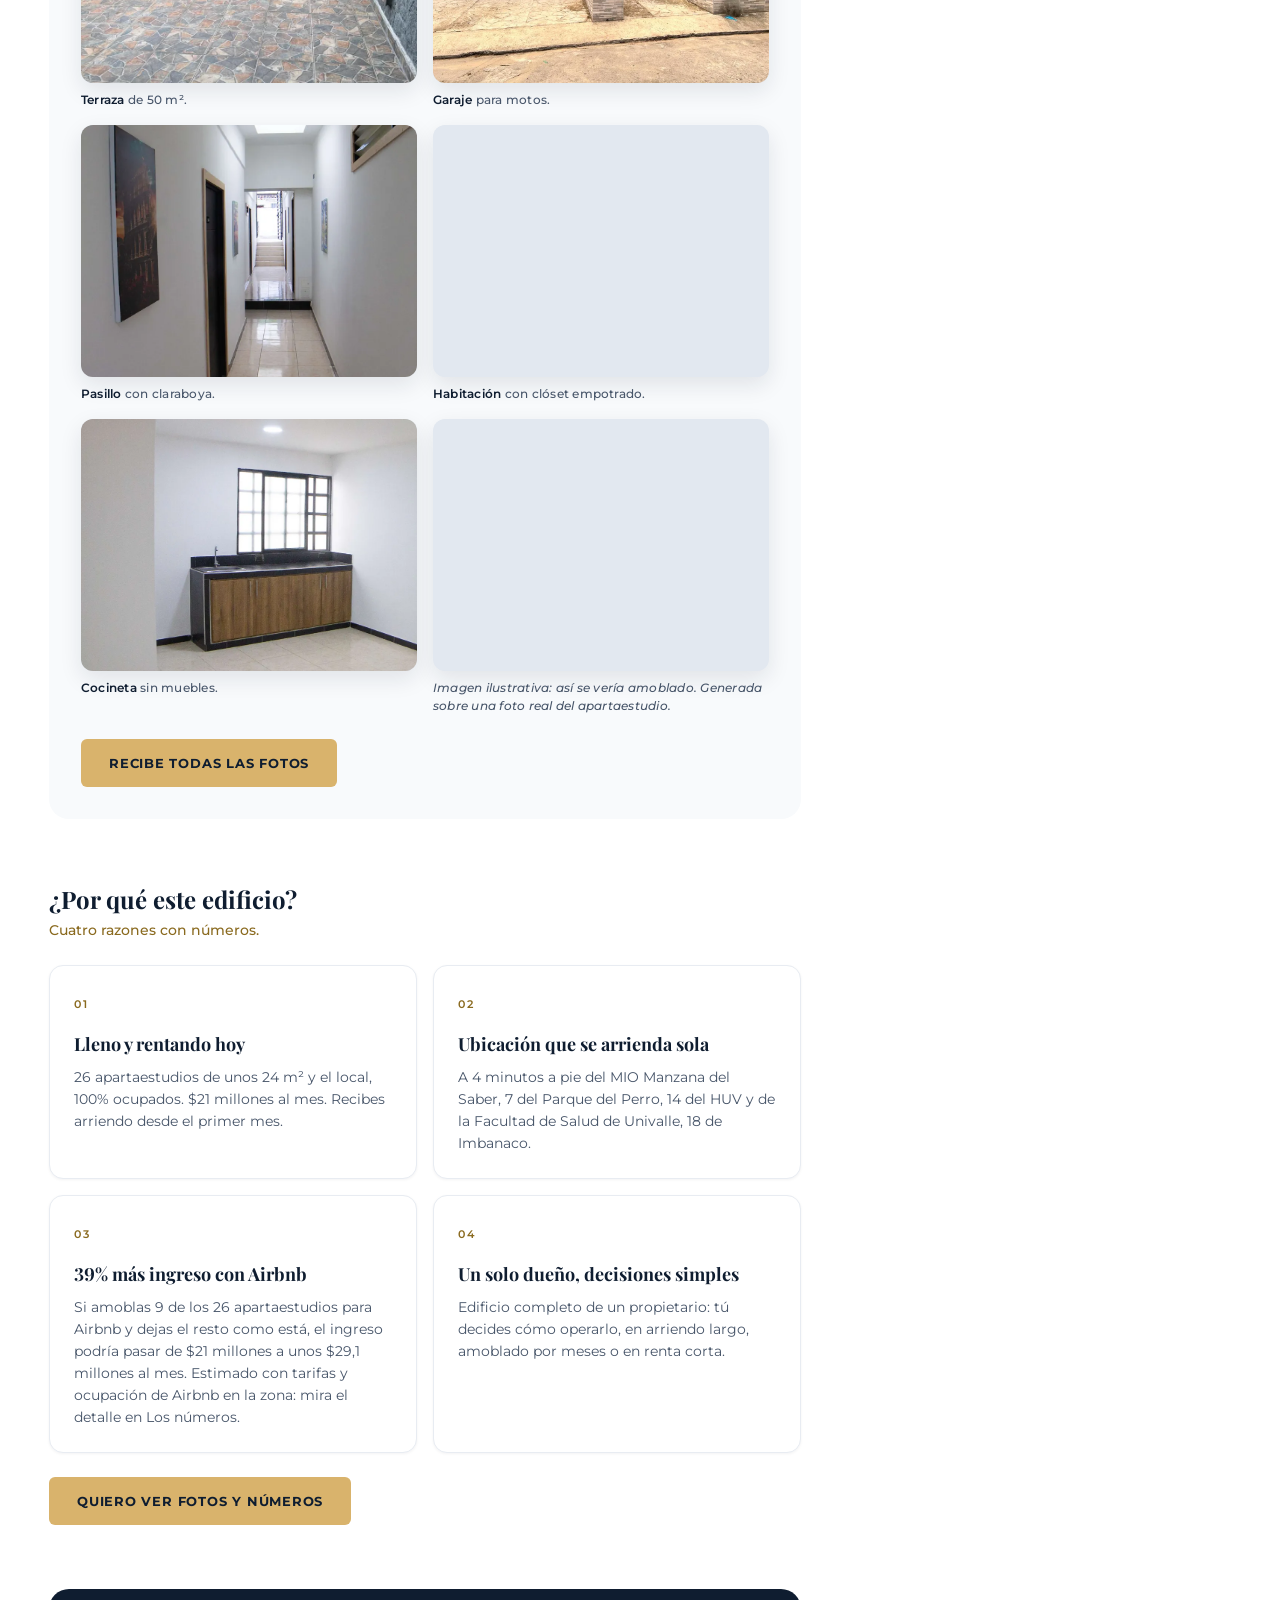
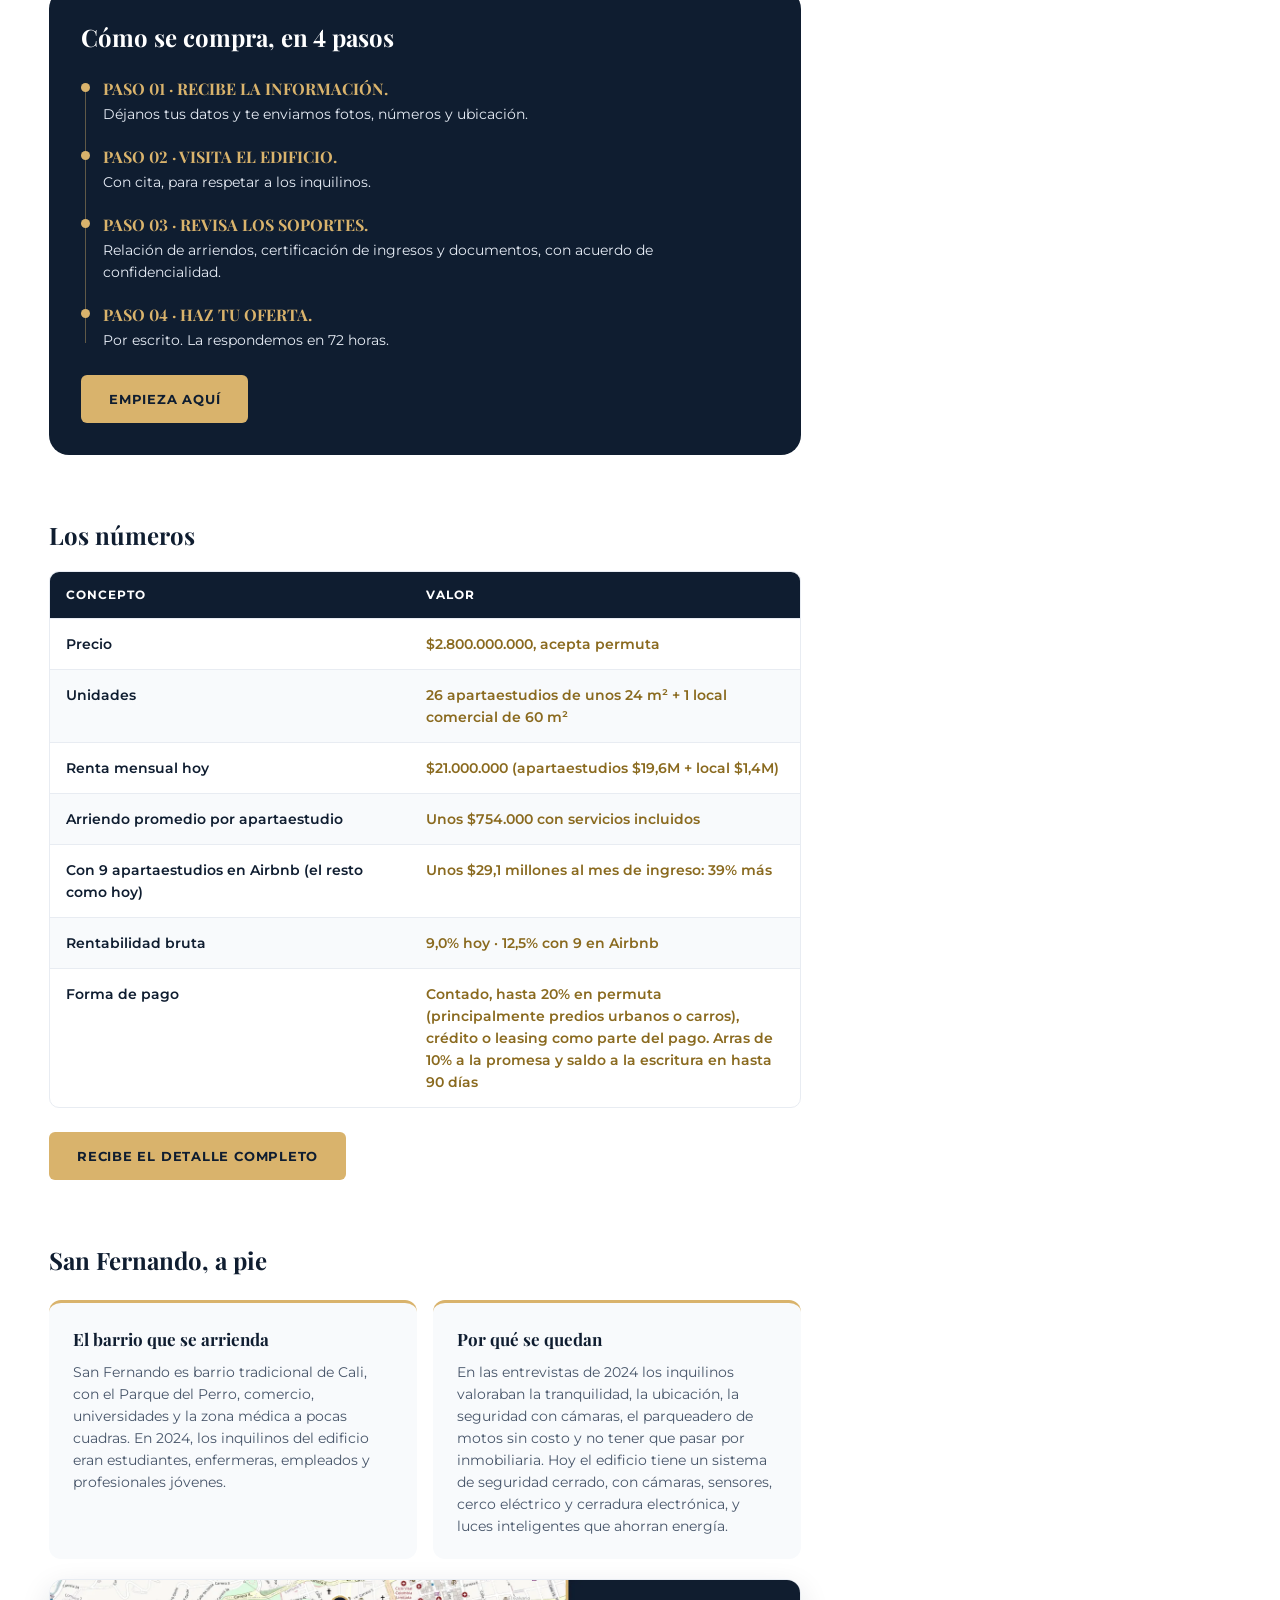
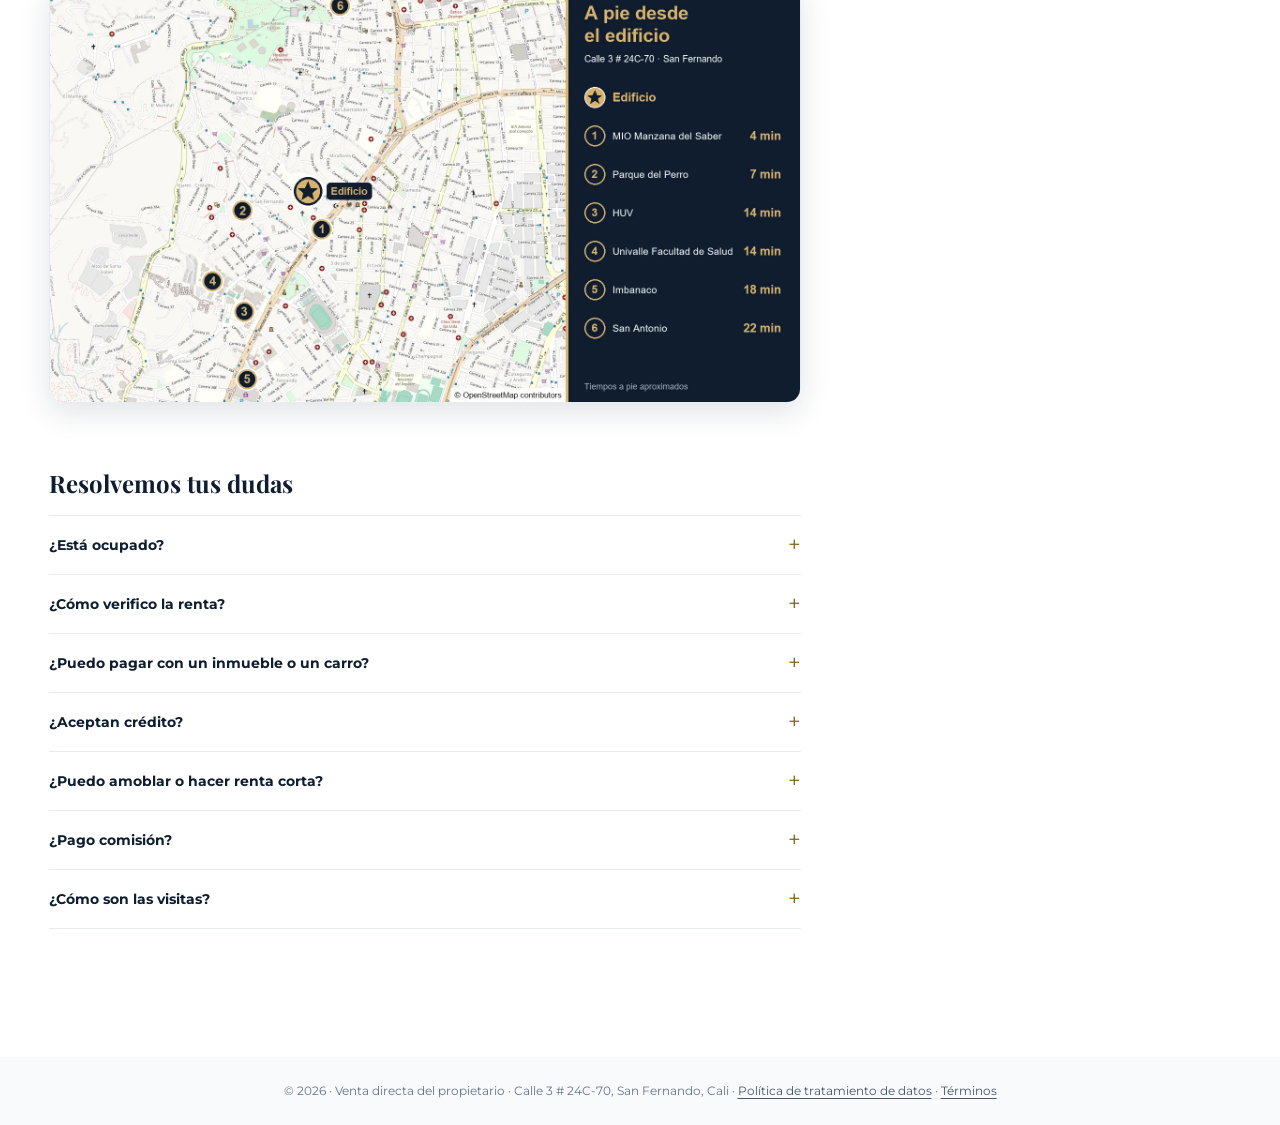
==== commit 58c72dfd: "Landing: quitar la nota de cifras bajo Los números (pedido de Juan) Co-Authored-By: Claude Opus 5.5 " ====
--- a/index.html
+++ b/index.html
@@ -1,269 +1,268 @@
-<!doctype html>
-<html lang="es-CO">
-<head>
-<meta charset="utf-8">
-<meta name="viewport" content="width=device-width, initial-scale=1">
-<title>Edificio lleno en San Fernando, Cali · Venta directa</title>
-<meta name="description" content="26 apartaestudios + 1 local comercial, 100% ocupado, $21 millones de renta al mes. Venta directa del propietario en San Fernando, Cali.">
-<meta name="robots" content="noindex">
-<link rel="preconnect" href="https://fonts.googleapis.com">
-<link rel="preconnect" href="https://fonts.gstatic.com" crossorigin>
-<link href="https://fonts.googleapis.com/css2?family=Montserrat:wght@300;400;500;600;700&family=Playfair+Display:ital,wght@0,700;1,700&display=swap" rel="stylesheet">
-<link rel="stylesheet" href="assets/styles.css">
-<link rel="icon" href="data:image/svg+xml,%3Csvg xmlns='http://www.w3.org/2000/svg' viewBox='0 0 32 32'%3E%3Crect width='32' height='32' rx='6' fill='%230f1d30'/%3E%3Cpath d='M8 24V12l8-6 8 6v12z' fill='none' stroke='%23d9b36c' stroke-width='2'/%3E%3C/svg%3E">
-<!-- Meta Pixel · dataset "Edificio San Fernando · Landing" (finan.taxi) -->
-<script>
-!function(f,b,e,v,n,t,s){if(f.fbq)return;n=f.fbq=function(){n.callMethod?n.callMethod.apply(n,arguments):n.queue.push(arguments)};if(!f._fbq)f._fbq=n;n.push=n;n.loaded=!0;n.version='2.0';n.queue=[];t=b.createElement(e);t.async=!0;t.src=v;s=b.getElementsByTagName(e)[0];s.parentNode.insertBefore(t,s)}(window,document,'script','https://connect.facebook.net/en_US/fbevents.js');
-fbq('init','2694679924367626');fbq('track','PageView');
-</script>
-<noscript><img height="1" width="1" style="display:none" alt="" src="https://www.facebook.com/tr?id=2694679924367626&amp;ev=PageView&amp;noscript=1"></noscript>
-</head>
-<body>
-
-<div class="topbar">Venta directa del propietario · Sin comisión</div>
-
-<header class="nav">
-  <div class="in">
-    <a class="brand" href="#top">Edificio en venta · Cali</a>
-    <button class="burger" type="button" aria-label="Abrir menú" aria-expanded="false" aria-controls="menu">
-      <svg width="24" height="24" viewBox="0 0 24 24" fill="none" stroke="currentColor" stroke-width="2" stroke-linecap="round"><path d="M4 7h16M4 12h16M4 17h16"/></svg>
-    </button>
-    <ul id="menu">
-      <li><a class="l" href="#edificio">El edificio</a></li>
-      <li><a class="l" href="#numeros">Los números</a></li>
-      <li><a class="l" href="#ubicacion">Ubicación</a></li>
-      <li><a class="l" href="#como">Cómo comprar</a></li>
-    </ul>
-  </div>
-</header>
-
-<div class="wrap" id="top">
-  <main class="main">
-
-    <!-- Pantalla final directa (?f=c, ?f=r, ?f=e) -->
-    <div class="pant-top" id="pantalla-top" hidden></div>
-
-    <!-- Hero -->
-    <section class="hero" id="hero">
-      <figure class="hero-foto">
-        <img src="assets/fachada.webp" width="1100" height="1536" alt="Fachada del edificio en San Fernando Viejo, Cali" fetchpriority="high" decoding="async">
-        <figcaption class="hero-tag">San Fernando Viejo, Cali</figcaption>
-      </figure>
-      <h1>Un edificio lleno en Cali.<em>26 apartaestudios y un local que ya pagan arriendo.</em></h1>
-      <dl class="kpis">
-        <div><dt>Precio</dt><dd>$2.800M</dd><p>Acepta permuta</p></div>
-        <div><dt>Renta hoy</dt><dd class="hi">$21M</dd><p>Al mes</p></div>
-        <div><dt>Unidades</dt><dd>26 + 1</dd><p>Apartaestudios + local</p></div>
-        <div><dt>Ocupación</dt><dd>100%</dd><p>Lleno hoy</p></div>
-      </dl>
-      <div class="ctas">
-        <a class="btn cta" href="#formulario" id="cta-hero">Quiero ver fotos y números</a>
-        <a class="btn ghost" href="#edificio">Ver fotos</a>
-      </div>
-      <p class="lead">Mientras los proyectos nuevos se venden sobre planos, este edificio ya está terminado, lleno y rentando $21 millones al mes.</p>
-      <p class="lead-strong">No es una promesa. Es un activo que ya produce.</p>
-    </section>
-
-    <!-- Galería -->
-    <section id="edificio">
-      <div class="card-soft">
-        <h2>Recorre el edificio</h2>
-        <p class="sub">Fotos reales del edificio y de los apartaestudios.</p>
-        <div class="galeria">
-          <figure class="wide">
-            <div class="ph"><img src="assets/interior-amplio.webp" width="1600" height="917" loading="lazy" decoding="async" alt="Apartaestudio amplio con cocineta y clóset, vacío"></div>
-            <figcaption><b>Apartaestudio amplio</b> con cocineta y clóset empotrado.</figcaption>
-          </figure>
-          <figure>
-            <div class="ph"><img src="assets/terraza.webp" width="768" height="1024" loading="lazy" decoding="async" alt="Terraza del edificio con piso de piedra y jardineras"></div>
-            <figcaption><b>Terraza</b> de 50 m².</figcaption>
-          </figure>
-          <figure>
-            <div class="ph"><img src="assets/garaje.webp" width="1024" height="768" loading="lazy" decoding="async" alt="Garaje del edificio con portón negro"></div>
-            <figcaption><b>Garaje</b> para motos.</figcaption>
-          </figure>
-          <figure>
-            <div class="ph"><img src="assets/pasillo.webp" width="900" height="1370" loading="lazy" decoding="async" alt="Pasillo con claraboya y piso de porcelanato"></div>
-            <figcaption><b>Pasillo</b> con claraboya.</figcaption>
-          </figure>
-          <figure>
-            <div class="ph"><img src="assets/habitacion-closet.webp" width="1200" height="800" loading="lazy" decoding="async" alt="Habitación con clóset empotrado y ventana"></div>
-            <figcaption><b>Habitación</b> con clóset empotrado.</figcaption>
-          </figure>
-          <figure>
-            <div class="ph"><img src="assets/cocineta.webp" width="900" height="1135" loading="lazy" decoding="async" alt="Cocineta sin muebles con mesón negro y ventana"></div>
-            <figcaption><b>Cocineta</b> sin muebles.</figcaption>
-          </figure>
-          <figure>
-            <div class="ph"><img src="assets/render-amoblado.webp" width="1600" height="916" loading="lazy" decoding="async" alt="Imagen ilustrativa de un apartaestudio amoblado"></div>
-            <figcaption class="rotulo">Imagen ilustrativa: así se vería amoblado. Generada sobre una foto real del apartaestudio.</figcaption>
-          </figure>
-        </div>
-        <a class="btn cta-sec" href="#formulario">Recibe todas las fotos</a>
-      </div>
-    </section>
-
-    <!-- Cuatro pilares -->
-    <section class="pilares" id="razones">
-      <h2>¿Por qué este edificio?</h2>
-      <p class="sub">Cuatro razones con números.</p>
-      <div class="grid4">
-        <article class="pcard">
-          <span class="eyebrow">01</span>
-          <h3>Lleno y rentando hoy</h3>
-          <p>26 apartaestudios de unos 24 m² y el local, 100% ocupados. $21 millones al mes. Recibes arriendo desde el primer mes.</p>
-        </article>
-        <article class="pcard">
-          <span class="eyebrow">02</span>
-          <h3>Ubicación que se arrienda sola</h3>
-          <p>A 4 minutos a pie del MIO Manzana del Saber, 7 del Parque del Perro, 14 del HUV y de la Facultad de Salud de Univalle, 18 de Imbanaco.</p>
-        </article>
-        <article class="pcard">
-          <span class="eyebrow">03</span>
-          <h3>39% más ingreso con Airbnb</h3>
-          <p>Si amoblas 9 de los 26 apartaestudios para Airbnb y dejas el resto como está, el ingreso podría pasar de $21 millones a unos $29,1 millones al mes. Estimado con tarifas y ocupación de Airbnb en la zona: mira el detalle en Los números.</p>
-        </article>
-        <article class="pcard">
-          <span class="eyebrow">04</span>
-          <h3>Un solo dueño, decisiones simples</h3>
-          <p>Edificio completo de un propietario: tú decides cómo operarlo, en arriendo largo, amoblado por meses o en renta corta.</p>
-        </article>
-      </div>
-      <a class="btn cta-sec" href="#formulario">Quiero ver fotos y números</a>
-    </section>
-
-    <!-- Cómo se compra -->
-    <section class="pasos" id="como">
-      <h2>Cómo se compra, en 4 pasos</h2>
-      <ol class="tl">
-        <li><h3>Paso 01 · Recibe la información.</h3><p>Déjanos tus datos y te enviamos fotos, números y ubicación.</p></li>
-        <li><h3>Paso 02 · Visita el edificio.</h3><p>Con cita, para respetar a los inquilinos.</p></li>
-        <li><h3>Paso 03 · Revisa los soportes.</h3><p>Relación de arriendos, certificación de ingresos y documentos, con acuerdo de confidencialidad.</p></li>
-        <li><h3>Paso 04 · Haz tu oferta.</h3><p>Por escrito. La respondemos en 72 horas.</p></li>
-      </ol>
-      <a class="btn cta-sec" href="#formulario">Empieza aquí</a>
-    </section>
-
-    <!-- Los números -->
-    <section id="numeros">
-      <h2>Los números</h2>
-      <table class="tabla">
-        <thead><tr><th scope="col">Concepto</th><th scope="col">Valor</th></tr></thead>
-        <tbody>
-          <tr><td>Precio</td><td>$2.800.000.000, acepta permuta</td></tr>
-          <tr><td>Unidades</td><td>26 apartaestudios de unos 24 m² + 1 local comercial de 60 m²</td></tr>
-          <tr><td>Renta mensual hoy</td><td>$21.000.000 (apartaestudios $19,6M + local $1,4M)</td></tr>
-          <tr><td>Arriendo promedio por apartaestudio</td><td>Unos $754.000 con servicios incluidos</td></tr>
-          <tr><td>Con 9 apartaestudios en Airbnb (el resto como hoy)</td><td>Unos $29,1 millones al mes de ingreso: 39% más</td></tr>
-          <tr><td>Rentabilidad bruta</td><td>9,0% hoy · 12,5% con 9 en Airbnb</td></tr>
-          <tr><td>Forma de pago</td><td>Contado, hasta 20% en permuta (principalmente predios urbanos o carros), crédito o leasing como parte del pago. Arras de 10% a la promesa y saldo a la escritura en hasta 90 días</td></tr>
-        </tbody>
-      </table>
-      <p class="nota">Cifras del propietario, sujetas a la relación de arriendos, la certificación del contador y los documentos que se entregan a compradores calificados. La renta corta es un estimado: tarifa mediana de los Airbnb a 1,5 km del edificio ($129.825 por noche, noviembre de 2026) y ocupación mediana de Cali de 42% (Airbtics). Requiere amoblar las 9 unidades (unos $48 millones) y pagar operación, plataforma y limpieza, así que la utilidad sube menos que el ingreso: el detalle está en la presentación del edificio. La renta de menos de 30 días exige Registro Nacional de Turismo.</p>
-      <a class="btn cta-sec" href="#formulario">Recibe el detalle completo</a>
-    </section>
-
-    <!-- San Fernando, a pie -->
-    <section id="ubicacion">
-      <h2>San Fernando, a pie</h2>
-      <div class="dos">
-        <article class="ncard">
-          <h3>El barrio que se arrienda</h3>
-          <p>San Fernando es barrio tradicional de Cali, con el Parque del Perro, comercio, universidades y la zona médica a pocas cuadras. En 2024, los inquilinos del edificio eran estudiantes, enfermeras, empleados y profesionales jóvenes.</p>
-        </article>
-        <article class="ncard">
-          <h3>Por qué se quedan</h3>
-          <p>En las entrevistas de 2024 los inquilinos valoraban la tranquilidad, la ubicación, la seguridad con cámaras, el parqueadero de motos sin costo y no tener que pasar por inmobiliaria. Hoy el edificio tiene un sistema de seguridad cerrado, con cámaras, sensores, cerco eléctrico y cerradura electrónica, y luces inteligentes que ahorran energía.</p>
-        </article>
-      </div>
-      <figure class="mapa">
-        <picture>
-          <source media="(max-width:980px)" srcset="assets/mapa-1080.webp" width="1080" height="1350">
-          <img src="assets/mapa-1600.webp" width="1600" height="900" loading="lazy" decoding="async" alt="Mapa de tiempos a pie desde el edificio: MIO 4 min, Parque del Perro 7, HUV 14, Univalle Facultad de Salud 14, Imbanaco 18, San Antonio 22">
-        </picture>
-      </figure>
-    </section>
-
-    <!-- FAQ -->
-    <section id="faq">
-      <h2>Resolvemos tus dudas</h2>
-      <div class="faq">
-        <details><summary>¿Está ocupado?</summary><p>Sí. Los 26 apartaestudios y el local están arrendados. Se vende con sus inquilinos y sus contratos.</p></details>
-        <details><summary>¿Cómo verifico la renta?</summary><p>A los compradores calificados les entregamos la relación de arriendos, la certificación de ingresos del contador y una carta firmada por cada inquilino con su canon. Entre la promesa y la escritura puedes verificar todo.</p></details>
-        <details><summary>¿Puedo pagar con un inmueble o un carro?</summary><p>Sí, hasta el 20% del precio en permuta, principalmente con predios urbanos o carros, y con avalúo independiente.</p></details>
-        <details><summary>¿Aceptan crédito?</summary><p>Sí, como parte del pago, junto con contado o permuta.</p></details>
-        <details><summary>¿Puedo amoblar o hacer renta corta?</summary><p>Sí. El edificio es de un solo propietario, así que tú decides cómo operarlo. Con 9 apartaestudios en Airbnb el ingreso podría subir unos 39% (detalle en Los números). La renta de menos de 30 días exige Registro Nacional de Turismo y depende del uso del suelo del predio: te entregamos el certificado.</p></details>
-        <details><summary>¿Pago comisión?</summary><p>No. Es venta directa del propietario. Si llegas con una inmobiliaria, ella se entiende con el propietario.</p></details>
-        <details><summary>¿Cómo son las visitas?</summary><p>Con cita, para respetar a los inquilinos. Déjanos tus datos y te escribimos para agendarla.</p></details>
-      </div>
-    </section>
-
-  </main>
-
-  <!-- Formulario: sticky a la derecha en escritorio, al final en celular -->
-  <aside class="aside" id="formulario">
-    <div class="fcard" id="fcard">
-      <div id="fbody">
-        <span class="eyebrow">Venta directa</span>
-        <h2>Recibe la información del edificio</h2>
-        <p class="fsub">Fotos, números y cómo agendar la visita.</p>
-        <form class="f" id="form" novalidate>
-          <div class="ferr" id="ferr" role="alert" hidden></div>
-          <div class="fld"><label class="l" for="f-nombre">Nombre completo</label>
-            <input type="text" id="f-nombre" name="nombre" autocomplete="name" placeholder="Ej: Juan Pérez" minlength="5" required></div>
-          <div class="fld"><label class="l" for="f-celular">Celular / WhatsApp</label>
-            <input type="tel" id="f-celular" name="celular" autocomplete="tel" inputmode="tel" placeholder="300 123 4567"
-              pattern="(\+?57[ \-]?)?3[0-9]{2}[ \-]?[0-9]{3}[ \-]?[0-9]{4}" title="Celular colombiano de 10 dígitos, por ejemplo 300 123 4567" required></div>
-          <div class="fld"><label class="l" for="f-correo">Correo</label>
-            <input type="email" id="f-correo" name="correo" autocomplete="email" inputmode="email" placeholder="correo@ejemplo.com"
-              pattern="[^\s@]+@[^\s@]+\.[^\s@]{2,}" title="Escribe un correo válido, por ejemplo nombre@correo.com" required></div>
-          <div class="fld"><label class="l" for="f-compra">¿Cómo harías la compra?</label>
-            <select id="f-compra" name="compra" required>
-              <option value="" selected disabled>Selecciona</option>
-              <option>De contado</option>
-              <option>Contado más un inmueble en permuta</option>
-              <option>Con crédito o leasing ya aprobado</option>
-              <option>Todavía estoy explorando</option>
-            </select></div>
-          <div class="fld"><label class="l" for="f-plazo">¿En qué plazo?</label>
-            <select id="f-plazo" name="plazo" required>
-              <option value="" selected disabled>Selecciona</option>
-              <option>En los próximos 3 meses</option>
-              <option>Entre 3 y 6 meses</option>
-              <option>Más adelante</option>
-            </select></div>
-          <div class="fld"><label class="l" for="f-perfil">¿Cuál es tu perfil?</label>
-            <select id="f-perfil" name="perfil" required>
-              <option value="" selected disabled>Selecciona</option>
-              <option>Inversionista que compra para rentar</option>
-              <option>Opero renta corta, coliving o amoblados</option>
-              <option>Inmobiliaria o asesor</option>
-              <option>Otro</option>
-            </select></div>
-          <input type="hidden" id="f-origen" name="origen" value="">
-          <div class="chk">
-            <input type="checkbox" id="f-autorizacion" name="autorizacion" required>
-            <label for="f-autorizacion">Autorizo el tratamiento de mis datos para esta venta (<a href="politica-datos.html" target="_blank" rel="noopener">ver política</a>).</label>
-          </div>
-          <button class="btn" type="submit" id="fbtn">Quiero la información</button>
-        </form>
-        <p class="fine">Tus datos solo se usan para esta venta. No los compartimos.</p>
-      </div>
-      <div id="fpant" hidden></div>
-    </div>
-  </aside>
-</div>
-
-<div class="barra-cta" id="barra-cta" hidden>
-  <div class="bc-t"><b>$2.800M</b><span>Edificio lleno · San Fernando</span></div>
-  <a class="btn" href="#formulario">Pide la información</a>
-</div>
-
-<footer class="foot">
-  <p style="margin:0">© 2026 · Venta directa del propietario · Calle 3 # 24C-70, San Fernando, Cali · <a href="politica-datos.html">Política de tratamiento de datos</a> · <a href="terminos.html">Términos</a></p>
-</footer>
-
-<script src="config.js"></script>
-<script src="assets/app.js"></script>
-</body>
-</html>
+<!doctype html>
+<html lang="es-CO">
+<head>
+<meta charset="utf-8">
+<meta name="viewport" content="width=device-width, initial-scale=1">
+<title>Edificio lleno en San Fernando, Cali · Venta directa</title>
+<meta name="description" content="26 apartaestudios + 1 local comercial, 100% ocupado, $21 millones de renta al mes. Venta directa del propietario en San Fernando, Cali.">
+<meta name="robots" content="noindex">
+<link rel="preconnect" href="https://fonts.googleapis.com">
+<link rel="preconnect" href="https://fonts.gstatic.com" crossorigin>
+<link href="https://fonts.googleapis.com/css2?family=Montserrat:wght@300;400;500;600;700&family=Playfair+Display:ital,wght@0,700;1,700&display=swap" rel="stylesheet">
+<link rel="stylesheet" href="assets/styles.css">
+<link rel="icon" href="data:image/svg+xml,%3Csvg xmlns='http://www.w3.org/2000/svg' viewBox='0 0 32 32'%3E%3Crect width='32' height='32' rx='6' fill='%230f1d30'/%3E%3Cpath d='M8 24V12l8-6 8 6v12z' fill='none' stroke='%23d9b36c' stroke-width='2'/%3E%3C/svg%3E">
+<!-- Meta Pixel · dataset "Edificio San Fernando · Landing" (finan.taxi) -->
+<script>
+!function(f,b,e,v,n,t,s){if(f.fbq)return;n=f.fbq=function(){n.callMethod?n.callMethod.apply(n,arguments):n.queue.push(arguments)};if(!f._fbq)f._fbq=n;n.push=n;n.loaded=!0;n.version='2.0';n.queue=[];t=b.createElement(e);t.async=!0;t.src=v;s=b.getElementsByTagName(e)[0];s.parentNode.insertBefore(t,s)}(window,document,'script','https://connect.facebook.net/en_US/fbevents.js');
+fbq('init','2694679924367626');fbq('track','PageView');
+</script>
+<noscript><img height="1" width="1" style="display:none" alt="" src="https://www.facebook.com/tr?id=2694679924367626&amp;ev=PageView&amp;noscript=1"></noscript>
+</head>
+<body>
+
+<div class="topbar">Venta directa del propietario · Sin comisión</div>
+
+<header class="nav">
+  <div class="in">
+    <a class="brand" href="#top">Edificio en venta · Cali</a>
+    <button class="burger" type="button" aria-label="Abrir menú" aria-expanded="false" aria-controls="menu">
+      <svg width="24" height="24" viewBox="0 0 24 24" fill="none" stroke="currentColor" stroke-width="2" stroke-linecap="round"><path d="M4 7h16M4 12h16M4 17h16"/></svg>
+    </button>
+    <ul id="menu">
+      <li><a class="l" href="#edificio">El edificio</a></li>
+      <li><a class="l" href="#numeros">Los números</a></li>
+      <li><a class="l" href="#ubicacion">Ubicación</a></li>
+      <li><a class="l" href="#como">Cómo comprar</a></li>
+    </ul>
+  </div>
+</header>
+
+<div class="wrap" id="top">
+  <main class="main">
+
+    <!-- Pantalla final directa (?f=c, ?f=r, ?f=e) -->
+    <div class="pant-top" id="pantalla-top" hidden></div>
+
+    <!-- Hero -->
+    <section class="hero" id="hero">
+      <figure class="hero-foto">
+        <img src="assets/fachada.webp" width="1100" height="1536" alt="Fachada del edificio en San Fernando Viejo, Cali" fetchpriority="high" decoding="async">
+        <figcaption class="hero-tag">San Fernando Viejo, Cali</figcaption>
+      </figure>
+      <h1>Un edificio lleno en Cali.<em>26 apartaestudios y un local que ya pagan arriendo.</em></h1>
+      <dl class="kpis">
+        <div><dt>Precio</dt><dd>$2.800M</dd><p>Acepta permuta</p></div>
+        <div><dt>Renta hoy</dt><dd class="hi">$21M</dd><p>Al mes</p></div>
+        <div><dt>Unidades</dt><dd>26 + 1</dd><p>Apartaestudios + local</p></div>
+        <div><dt>Ocupación</dt><dd>100%</dd><p>Lleno hoy</p></div>
+      </dl>
+      <div class="ctas">
+        <a class="btn cta" href="#formulario" id="cta-hero">Quiero ver fotos y números</a>
+        <a class="btn ghost" href="#edificio">Ver fotos</a>
+      </div>
+      <p class="lead">Mientras los proyectos nuevos se venden sobre planos, este edificio ya está terminado, lleno y rentando $21 millones al mes.</p>
+      <p class="lead-strong">No es una promesa. Es un activo que ya produce.</p>
+    </section>
+
+    <!-- Galería -->
+    <section id="edificio">
+      <div class="card-soft">
+        <h2>Recorre el edificio</h2>
+        <p class="sub">Fotos reales del edificio y de los apartaestudios.</p>
+        <div class="galeria">
+          <figure class="wide">
+            <div class="ph"><img src="assets/interior-amplio.webp" width="1600" height="917" loading="lazy" decoding="async" alt="Apartaestudio amplio con cocineta y clóset, vacío"></div>
+            <figcaption><b>Apartaestudio amplio</b> con cocineta y clóset empotrado.</figcaption>
+          </figure>
+          <figure>
+            <div class="ph"><img src="assets/terraza.webp" width="768" height="1024" loading="lazy" decoding="async" alt="Terraza del edificio con piso de piedra y jardineras"></div>
+            <figcaption><b>Terraza</b> de 50 m².</figcaption>
+          </figure>
+          <figure>
+            <div class="ph"><img src="assets/garaje.webp" width="1024" height="768" loading="lazy" decoding="async" alt="Garaje del edificio con portón negro"></div>
+            <figcaption><b>Garaje</b> para motos.</figcaption>
+          </figure>
+          <figure>
+            <div class="ph"><img src="assets/pasillo.webp" width="900" height="1370" loading="lazy" decoding="async" alt="Pasillo con claraboya y piso de porcelanato"></div>
+            <figcaption><b>Pasillo</b> con claraboya.</figcaption>
+          </figure>
+          <figure>
+            <div class="ph"><img src="assets/habitacion-closet.webp" width="1200" height="800" loading="lazy" decoding="async" alt="Habitación con clóset empotrado y ventana"></div>
+            <figcaption><b>Habitación</b> con clóset empotrado.</figcaption>
+          </figure>
+          <figure>
+            <div class="ph"><img src="assets/cocineta.webp" width="900" height="1135" loading="lazy" decoding="async" alt="Cocineta sin muebles con mesón negro y ventana"></div>
+            <figcaption><b>Cocineta</b> sin muebles.</figcaption>
+          </figure>
+          <figure>
+            <div class="ph"><img src="assets/render-amoblado.webp" width="1600" height="916" loading="lazy" decoding="async" alt="Imagen ilustrativa de un apartaestudio amoblado"></div>
+            <figcaption class="rotulo">Imagen ilustrativa: así se vería amoblado. Generada sobre una foto real del apartaestudio.</figcaption>
+          </figure>
+        </div>
+        <a class="btn cta-sec" href="#formulario">Recibe todas las fotos</a>
+      </div>
+    </section>
+
+    <!-- Cuatro pilares -->
+    <section class="pilares" id="razones">
+      <h2>¿Por qué este edificio?</h2>
+      <p class="sub">Cuatro razones con números.</p>
+      <div class="grid4">
+        <article class="pcard">
+          <span class="eyebrow">01</span>
+          <h3>Lleno y rentando hoy</h3>
+          <p>26 apartaestudios de unos 24 m² y el local, 100% ocupados. $21 millones al mes. Recibes arriendo desde el primer mes.</p>
+        </article>
+        <article class="pcard">
+          <span class="eyebrow">02</span>
+          <h3>Ubicación que se arrienda sola</h3>
+          <p>A 4 minutos a pie del MIO Manzana del Saber, 7 del Parque del Perro, 14 del HUV y de la Facultad de Salud de Univalle, 18 de Imbanaco.</p>
+        </article>
+        <article class="pcard">
+          <span class="eyebrow">03</span>
+          <h3>39% más ingreso con Airbnb</h3>
+          <p>Si amoblas 9 de los 26 apartaestudios para Airbnb y dejas el resto como está, el ingreso podría pasar de $21 millones a unos $29,1 millones al mes. Estimado con tarifas y ocupación de Airbnb en la zona: mira el detalle en Los números.</p>
+        </article>
+        <article class="pcard">
+          <span class="eyebrow">04</span>
+          <h3>Un solo dueño, decisiones simples</h3>
+          <p>Edificio completo de un propietario: tú decides cómo operarlo, en arriendo largo, amoblado por meses o en renta corta.</p>
+        </article>
+      </div>
+      <a class="btn cta-sec" href="#formulario">Quiero ver fotos y números</a>
+    </section>
+
+    <!-- Cómo se compra -->
+    <section class="pasos" id="como">
+      <h2>Cómo se compra, en 4 pasos</h2>
+      <ol class="tl">
+        <li><h3>Paso 01 · Recibe la información.</h3><p>Déjanos tus datos y te enviamos fotos, números y ubicación.</p></li>
+        <li><h3>Paso 02 · Visita el edificio.</h3><p>Con cita, para respetar a los inquilinos.</p></li>
+        <li><h3>Paso 03 · Revisa los soportes.</h3><p>Relación de arriendos, certificación de ingresos y documentos, con acuerdo de confidencialidad.</p></li>
+        <li><h3>Paso 04 · Haz tu oferta.</h3><p>Por escrito. La respondemos en 72 horas.</p></li>
+      </ol>
+      <a class="btn cta-sec" href="#formulario">Empieza aquí</a>
+    </section>
+
+    <!-- Los números -->
+    <section id="numeros">
+      <h2>Los números</h2>
+      <table class="tabla">
+        <thead><tr><th scope="col">Concepto</th><th scope="col">Valor</th></tr></thead>
+        <tbody>
+          <tr><td>Precio</td><td>$2.800.000.000, acepta permuta</td></tr>
+          <tr><td>Unidades</td><td>26 apartaestudios de unos 24 m² + 1 local comercial de 60 m²</td></tr>
+          <tr><td>Renta mensual hoy</td><td>$21.000.000 (apartaestudios $19,6M + local $1,4M)</td></tr>
+          <tr><td>Arriendo promedio por apartaestudio</td><td>Unos $754.000 con servicios incluidos</td></tr>
+          <tr><td>Con 9 apartaestudios en Airbnb (el resto como hoy)</td><td>Unos $29,1 millones al mes de ingreso: 39% más</td></tr>
+          <tr><td>Rentabilidad bruta</td><td>9,0% hoy · 12,5% con 9 en Airbnb</td></tr>
+          <tr><td>Forma de pago</td><td>Contado, hasta 20% en permuta (principalmente predios urbanos o carros), crédito o leasing como parte del pago. Arras de 10% a la promesa y saldo a la escritura en hasta 90 días</td></tr>
+        </tbody>
+      </table>
+      <a class="btn cta-sec" href="#formulario">Recibe el detalle completo</a>
+    </section>
+
+    <!-- San Fernando, a pie -->
+    <section id="ubicacion">
+      <h2>San Fernando, a pie</h2>
+      <div class="dos">
+        <article class="ncard">
+          <h3>El barrio que se arrienda</h3>
+          <p>San Fernando es barrio tradicional de Cali, con el Parque del Perro, comercio, universidades y la zona médica a pocas cuadras. En 2024, los inquilinos del edificio eran estudiantes, enfermeras, empleados y profesionales jóvenes.</p>
+        </article>
+        <article class="ncard">
+          <h3>Por qué se quedan</h3>
+          <p>En las entrevistas de 2024 los inquilinos valoraban la tranquilidad, la ubicación, la seguridad con cámaras, el parqueadero de motos sin costo y no tener que pasar por inmobiliaria. Hoy el edificio tiene un sistema de seguridad cerrado, con cámaras, sensores, cerco eléctrico y cerradura electrónica, y luces inteligentes que ahorran energía.</p>
+        </article>
+      </div>
+      <figure class="mapa">
+        <picture>
+          <source media="(max-width:980px)" srcset="assets/mapa-1080.webp" width="1080" height="1350">
+          <img src="assets/mapa-1600.webp" width="1600" height="900" loading="lazy" decoding="async" alt="Mapa de tiempos a pie desde el edificio: MIO 4 min, Parque del Perro 7, HUV 14, Univalle Facultad de Salud 14, Imbanaco 18, San Antonio 22">
+        </picture>
+      </figure>
+    </section>
+
+    <!-- FAQ -->
+    <section id="faq">
+      <h2>Resolvemos tus dudas</h2>
+      <div class="faq">
+        <details><summary>¿Está ocupado?</summary><p>Sí. Los 26 apartaestudios y el local están arrendados. Se vende con sus inquilinos y sus contratos.</p></details>
+        <details><summary>¿Cómo verifico la renta?</summary><p>A los compradores calificados les entregamos la relación de arriendos, la certificación de ingresos del contador y una carta firmada por cada inquilino con su canon. Entre la promesa y la escritura puedes verificar todo.</p></details>
+        <details><summary>¿Puedo pagar con un inmueble o un carro?</summary><p>Sí, hasta el 20% del precio en permuta, principalmente con predios urbanos o carros, y con avalúo independiente.</p></details>
+        <details><summary>¿Aceptan crédito?</summary><p>Sí, como parte del pago, junto con contado o permuta.</p></details>
+        <details><summary>¿Puedo amoblar o hacer renta corta?</summary><p>Sí. El edificio es de un solo propietario, así que tú decides cómo operarlo. Con 9 apartaestudios en Airbnb el ingreso podría subir unos 39% (detalle en Los números). La renta de menos de 30 días exige Registro Nacional de Turismo y depende del uso del suelo del predio: te entregamos el certificado.</p></details>
+        <details><summary>¿Pago comisión?</summary><p>No. Es venta directa del propietario. Si llegas con una inmobiliaria, ella se entiende con el propietario.</p></details>
+        <details><summary>¿Cómo son las visitas?</summary><p>Con cita, para respetar a los inquilinos. Déjanos tus datos y te escribimos para agendarla.</p></details>
+      </div>
+    </section>
+
+  </main>
+
+  <!-- Formulario: sticky a la derecha en escritorio, al final en celular -->
+  <aside class="aside" id="formulario">
+    <div class="fcard" id="fcard">
+      <div id="fbody">
+        <span class="eyebrow">Venta directa</span>
+        <h2>Recibe la información del edificio</h2>
+        <p class="fsub">Fotos, números y cómo agendar la visita.</p>
+        <form class="f" id="form" novalidate>
+          <div class="ferr" id="ferr" role="alert" hidden></div>
+          <div class="fld"><label class="l" for="f-nombre">Nombre completo</label>
+            <input type="text" id="f-nombre" name="nombre" autocomplete="name" placeholder="Ej: Juan Pérez" minlength="5" required></div>
+          <div class="fld"><label class="l" for="f-celular">Celular / WhatsApp</label>
+            <input type="tel" id="f-celular" name="celular" autocomplete="tel" inputmode="tel" placeholder="300 123 4567"
+              pattern="(\+?57[ \-]?)?3[0-9]{2}[ \-]?[0-9]{3}[ \-]?[0-9]{4}" title="Celular colombiano de 10 dígitos, por ejemplo 300 123 4567" required></div>
+          <div class="fld"><label class="l" for="f-correo">Correo</label>
+            <input type="email" id="f-correo" name="correo" autocomplete="email" inputmode="email" placeholder="correo@ejemplo.com"
+              pattern="[^\s@]+@[^\s@]+\.[^\s@]{2,}" title="Escribe un correo válido, por ejemplo nombre@correo.com" required></div>
+          <div class="fld"><label class="l" for="f-compra">¿Cómo harías la compra?</label>
+            <select id="f-compra" name="compra" required>
+              <option value="" selected disabled>Selecciona</option>
+              <option>De contado</option>
+              <option>Contado más un inmueble en permuta</option>
+              <option>Con crédito o leasing ya aprobado</option>
+              <option>Todavía estoy explorando</option>
+            </select></div>
+          <div class="fld"><label class="l" for="f-plazo">¿En qué plazo?</label>
+            <select id="f-plazo" name="plazo" required>
+              <option value="" selected disabled>Selecciona</option>
+              <option>En los próximos 3 meses</option>
+              <option>Entre 3 y 6 meses</option>
+              <option>Más adelante</option>
+            </select></div>
+          <div class="fld"><label class="l" for="f-perfil">¿Cuál es tu perfil?</label>
+            <select id="f-perfil" name="perfil" required>
+              <option value="" selected disabled>Selecciona</option>
+              <option>Inversionista que compra para rentar</option>
+              <option>Opero renta corta, coliving o amoblados</option>
+              <option>Inmobiliaria o asesor</option>
+              <option>Otro</option>
+            </select></div>
+          <input type="hidden" id="f-origen" name="origen" value="">
+          <div class="chk">
+            <input type="checkbox" id="f-autorizacion" name="autorizacion" required>
+            <label for="f-autorizacion">Autorizo el tratamiento de mis datos para esta venta (<a href="politica-datos.html" target="_blank" rel="noopener">ver política</a>).</label>
+          </div>
+          <button class="btn" type="submit" id="fbtn">Quiero la información</button>
+        </form>
+        <p class="fine">Tus datos solo se usan para esta venta. No los compartimos.</p>
+      </div>
+      <div id="fpant" hidden></div>
+    </div>
+  </aside>
+</div>
+
+<div class="barra-cta" id="barra-cta" hidden>
+  <div class="bc-t"><b>$2.800M</b><span>Edificio lleno · San Fernando</span></div>
+  <a class="btn" href="#formulario">Pide la información</a>
+</div>
+
+<footer class="foot">
+  <p style="margin:0">© 2026 · Venta directa del propietario · Calle 3 # 24C-70, San Fernando, Cali · <a href="politica-datos.html">Política de tratamiento de datos</a> · <a href="terminos.html">Términos</a></p>
+</footer>
+
+<script src="config.js"></script>
+<script src="assets/app.js"></script>
+</body>
+</html>
--- a/assets/styles.css
+++ b/assets/styles.css
@@ -1,256 +1,272 @@
-/* Memo online · Edificio San Fernando. Sistema calcado de Caribe Dekko (medido), paleta de la portada aprobada. */
-:root{
-  --navy:#0f1d30;
-  --navy-deep:#0a1422;
-  --navy-line:#2a3b57;
-  --gold:#d9b36c;
-  --gold-ink:#8a6a1f;      /* dorado para texto pequeño sobre claro (contraste >= 4.5) */
-  --gold-ink-lg:#b08a35;   /* dorado para titulares grandes sobre claro (contraste >= 3) */
-  --ink:#0f1d30;
-  --slate:#475569;
-  --slate-soft:#64748b;
-  --paper:#f8fafc;
-  --line:#e8ecf2;
-  --white:#fff;
-  --r-card:14px;
-  --r-btn:6px;
-}
-*{box-sizing:border-box}
-html{scroll-behavior:smooth;-webkit-text-size-adjust:100%}
-body{margin:0;font-family:'Montserrat',system-ui,-apple-system,'Segoe UI',Roboto,sans-serif;font-weight:300;font-size:18px;line-height:28px;color:var(--slate);background:var(--white);overflow-x:hidden}
-img{max-width:100%;height:auto;display:block}
-a{color:inherit}
-h1,h2,h3{font-family:'Playfair Display',Georgia,serif;font-weight:700;color:var(--ink);margin:0;font-variant-numeric:lining-nums;font-feature-settings:"lnum" 1}
-h1{font-size:48px;line-height:60px}
-h2{font-size:24px;line-height:32px}
-h3{font-size:18px;line-height:28px}
-.num,.lnum{font-variant-numeric:lining-nums}
-.sub{color:var(--gold-ink);font-size:14px;line-height:22px;font-weight:500;margin:4px 0 0}
-.eyebrow{font-size:11px;letter-spacing:.14em;text-transform:uppercase;font-weight:600;color:var(--gold-ink)}
-
-/* barra superior dorada (sticky) */
-.topbar{position:sticky;top:0;z-index:50;background:var(--gold);color:var(--navy);text-align:center;font-weight:700;font-size:12px;line-height:18px;letter-spacing:.08em;text-transform:uppercase;padding:13px 16px;min-height:44px;display:flex;align-items:center;justify-content:center}
-
-/* menú */
-.nav{background:var(--white);border-bottom:1px solid var(--line);position:relative;z-index:40}
-.nav .in{max-width:1230px;margin:0 auto;padding:0 24px;height:73px;display:flex;align-items:center;justify-content:space-between}
-.nav .brand{font-family:'Playfair Display',serif;font-weight:700;font-style:italic;font-size:20px;color:var(--gold-ink);text-decoration:none;font-variant-numeric:lining-nums}
-.nav ul{list-style:none;margin:0;padding:0;display:flex;gap:32px}
-.nav a.l{font-size:12px;font-weight:700;letter-spacing:.06em;text-transform:uppercase;color:var(--ink);text-decoration:none;padding:8px 0}
-.nav a.l:hover{color:var(--gold-ink)}
-.burger{display:none;background:none;border:0;padding:10px;margin-right:-10px;cursor:pointer;color:var(--ink)}
-.burger svg{display:block}
-
-/* layout dos columnas */
-.wrap{max-width:1230px;margin:0 auto;padding:32px 24px 0;display:grid;grid-template-columns:minmax(0,1fr) 384px;column-gap:46px;align-items:start}
-.main{grid-column:1;grid-row:1;min-width:0}
-.aside{grid-column:2;grid-row:1;position:sticky;top:64px;align-self:start}
-section{scroll-margin-top:64px}
-.main>section{margin-bottom:64px}
-
-/* hero */
-.mark{display:flex;align-items:center;gap:14px;margin:8px 0 28px}
-.mark b{font-family:'Playfair Display',serif;font-style:italic;font-weight:700;font-size:38px;line-height:40px;color:var(--gold-ink-lg);font-variant-numeric:lining-nums}
-.mark span{font-size:12px;letter-spacing:.2em;text-transform:uppercase;font-weight:600;color:var(--gold-ink);border-left:1px solid var(--gold);padding-left:14px;line-height:18px}
-.hero h1 em{display:block;font-style:italic;color:var(--gold-ink-lg)}
-.hero .lead{margin:24px 0 8px}
-.hero .lead-strong{font-weight:700;color:var(--ink);margin:0 0 28px}
-.cifra{background:var(--paper);border-left:4px solid var(--gold);border-radius:0 8px 8px 0;padding:24px 28px;margin:0 0 28px}
-.cifra .k{font-size:12px;letter-spacing:.12em;text-transform:uppercase;font-weight:600;color:var(--slate-soft)}
-.cifra .v{font-family:'Montserrat',sans-serif;font-weight:700;font-size:32px;line-height:44px;color:var(--ink);font-variant-numeric:lining-nums}
-.cifra p{margin:4px 0 0;font-size:14px;line-height:22px;color:var(--slate);font-weight:400}
-.hero p.cierre{margin:0 0 28px;font-size:16px;line-height:26px}
-.hero-foto{margin:0;border-radius:var(--r-card);overflow:hidden;background:var(--paper);box-shadow:0 10px 30px rgba(15,29,48,.12)}
-.hero-foto img{width:100%;aspect-ratio:3/2;object-fit:cover;object-position:50% 18%}
-
-/* tarjeta gris (galería) */
-.card-soft{background:var(--paper);border-radius:20px;padding:32px}
-.card-soft h2{font-size:24px}
-.galeria{display:grid;grid-template-columns:1fr 1fr;gap:16px;margin-top:24px}
-.galeria figure{margin:0;display:flex;flex-direction:column;gap:8px}
-.galeria .ph{border-radius:12px;overflow:hidden;background:#e2e8f0;box-shadow:0 8px 22px rgba(15,29,48,.10)}
-.galeria img{width:100%;aspect-ratio:4/3;object-fit:cover}
-.galeria .wide{grid-column:1/-1}
-.galeria .wide img{aspect-ratio:16/8}
-.galeria figcaption{font-size:12px;line-height:18px;font-weight:500;color:var(--slate);letter-spacing:.02em}
-.galeria figcaption b{color:var(--ink);font-weight:600}
-.galeria .rotulo{font-size:12px;line-height:18px;font-style:italic;color:var(--slate)}
-
-/* pilares */
-.pilares h2{text-transform:none}
-.grid4{display:grid;grid-template-columns:1fr 1fr;gap:16px;margin-top:24px}
-.pcard{background:var(--white);border:1px solid var(--line);border-radius:var(--r-card);padding:24px;box-shadow:0 1px 3px rgba(15,29,48,.05)}
-.pcard .eyebrow{display:block;margin-bottom:12px}
-.pcard h3{margin-bottom:8px}
-.pcard p{margin:0;font-size:14px;line-height:22px;font-weight:400;color:var(--slate)}
-
-/* pasos (bloque navy) */
-.pasos{background:var(--navy);border-radius:20px;padding:32px;color:#fff}
-.pasos h2{color:#fff}
-.pasos .tl{list-style:none;margin:24px 0 0;padding:0 0 0 22px;position:relative}
-.pasos .tl:before{content:"";position:absolute;left:4px;top:8px;bottom:8px;width:1px;background:rgba(217,179,108,.4)}
-.pasos .tl li{position:relative;margin-bottom:20px}
-.pasos .tl li:last-child{margin-bottom:0}
-.pasos .tl li:before{content:"";position:absolute;left:-22px;top:6px;width:9px;height:9px;border-radius:50%;background:var(--gold)}
-.pasos h3{color:var(--gold);text-transform:uppercase;font-size:16px;line-height:24px}
-.pasos p{margin:2px 0 0;font-size:14px;line-height:22px;font-weight:400;color:#e6ecf5}
-
-/* tabla */
-.tabla{width:100%;border-collapse:separate;border-spacing:0;margin-top:20px;font-size:14px;line-height:22px;border-radius:10px;overflow:hidden;border:1px solid var(--line)}
-.tabla th{background:var(--navy);color:#fff;text-align:left;font-size:12px;letter-spacing:.08em;text-transform:uppercase;font-weight:700;padding:12px 16px}
-.tabla td{padding:14px 16px;font-weight:400;color:var(--slate);vertical-align:top;border-top:1px solid var(--line)}
-.tabla tbody tr:nth-child(even) td{background:var(--paper)}
-.tabla td:first-child{color:var(--ink);font-weight:600;width:48%}
-.tabla td:last-child{color:var(--gold-ink);font-weight:600}
-.nota{font-size:12px;line-height:19px;font-style:italic;color:var(--slate-soft);margin:12px 0 0}
-
-/* narrativa 2 tarjetas */
-.dos{display:grid;grid-template-columns:1fr 1fr;gap:16px;margin-top:24px}
-.ncard{background:var(--paper);border-top:3px solid var(--gold);border-radius:12px;padding:22px 24px}
-.ncard h3{font-size:17px;margin-bottom:8px}
-.ncard p{margin:0;font-size:14px;line-height:22px;font-weight:400;color:var(--slate)}
-.mapa{margin:20px 0 0;border-radius:var(--r-card);overflow:hidden;box-shadow:0 10px 30px rgba(15,29,48,.12);border:1px solid var(--line)}
-.mapa img{width:100%}
-
-/* FAQ */
-.faq{margin-top:16px;border-top:1px solid var(--line)}
-.faq details{border-bottom:1px solid var(--line)}
-.faq summary{list-style:none;cursor:pointer;display:flex;justify-content:space-between;align-items:center;gap:16px;padding:18px 0;font-weight:700;font-size:14px;line-height:22px;color:var(--ink)}
-.faq summary::-webkit-details-marker{display:none}
-.faq summary:after{content:"+";color:var(--gold-ink);font-size:22px;line-height:22px;font-weight:400;flex:none}
-.faq details[open] summary:after{content:"\2212"}
-.faq details p{margin:0 0 18px;font-size:14px;line-height:23px;font-weight:400;color:var(--slate)}
-
-/* formulario (tarjeta navy) */
-.fcard{background:var(--navy);border-radius:16px;box-shadow:0 20px 40px rgba(15,29,48,.28);color:#fff;padding:24px;max-height:calc(100vh - 80px);overflow-y:auto;scrollbar-width:thin;scrollbar-color:#3a4d6b transparent}
-.fcard .eyebrow{display:block;text-align:center;color:var(--gold);line-height:16px}
-.fcard h2{color:#fff;text-align:center;margin:6px 0 2px;font-size:22px}
-.fcard .fsub{text-align:center;font-size:12px;line-height:18px;color:#c3cfdf;margin:0 0 16px;font-weight:400}
-.f label.l{display:block;line-height:16px;font-size:11px;letter-spacing:.1em;text-transform:uppercase;color:#b9c6d9;font-weight:600;margin:0 0 5px}
-.f .fld{margin-bottom:10px}
-.f input[type=text],.f input[type=tel],.f input[type=email],.f select{width:100%;background:var(--navy-deep);border:1px solid var(--navy-line);border-radius:var(--r-btn);color:#fff;font:400 14px/20px 'Montserrat',sans-serif;padding:9px 12px;height:40px;appearance:none;-webkit-appearance:none}
-.f select{background-image:url("data:image/svg+xml;utf8,<svg xmlns='http://www.w3.org/2000/svg' width='12' height='8' viewBox='0 0 12 8'><path d='M1 1l5 5 5-5' fill='none' stroke='%23d9b36c' stroke-width='1.6'/></svg>");background-repeat:no-repeat;background-position:right 12px center;padding-right:34px}
-.f select option{color:#0f1d30;background:#fff}
-.f input::placeholder{color:#7f90a8}
-.f input:focus,.f select:focus{outline:2px solid var(--gold);outline-offset:1px;border-color:var(--gold)}
-.f input:user-invalid,.f select:user-invalid{border-color:#f0a3a3}
-.f .chk{display:flex;gap:10px;align-items:flex-start;margin:4px 0 14px}
-.f .chk input{margin-top:3px;width:16px;height:16px;accent-color:var(--gold);flex:none}
-.f .chk label{font-size:12px;line-height:18px;color:#d5deea;font-weight:400}
-.f .chk a{color:var(--gold)}
-.btn{display:block;width:100%;background:var(--gold);color:var(--navy);border:0;border-radius:var(--r-btn);height:42px;font:700 13px/18px 'Montserrat',sans-serif;letter-spacing:.06em;text-transform:uppercase;cursor:pointer;text-align:center;text-decoration:none;padding:12px 16px}
-.btn:hover{filter:brightness(1.05)}
-.btn[disabled]{opacity:.6;cursor:progress}
-.btn.line{background:transparent;color:var(--gold);border:1px solid var(--gold);margin-top:10px}
-.fine{margin:12px 0 0;text-align:center;font-size:11px;line-height:17px;color:#b9c6d9;font-weight:400}
-.ferr{background:#3a1d24;border:1px solid #8a3a47;color:#ffd9de;border-radius:8px;padding:10px 12px;font-size:13px;line-height:19px;font-weight:400;margin:0 0 12px}
-.ferr[hidden]{display:none}
-
-/* pantalla posterior */
-.pant{text-align:center;padding:8px 0}
-.pant h2{color:#fff;font-size:24px;line-height:32px;margin:8px 0 10px}
-.pant p{margin:0 0 18px;color:#d5deea;font-size:15px;line-height:23px;font-weight:400}
-.pant .btn{margin-top:10px}
-.pant-top{margin:0 0 40px}
-.pant-top .fcard{max-height:none;overflow:visible;padding:32px;max-width:none}
-.pant-top .pant{max-width:560px;margin:0 auto}
-.pant-top[hidden]{display:none}
-
-/* pie */
-.foot{background:var(--paper);margin-top:64px;padding:24px;text-align:center;font-size:12px;line-height:20px;color:var(--slate-soft);font-weight:400}
-.foot a{color:var(--slate);text-underline-offset:3px}
-
-/* páginas legales */
-.legal{max-width:760px;margin:0 auto;padding:48px 24px 24px}
-.legal h1{font-size:36px;line-height:46px;margin-bottom:8px}
-.legal h2{margin:32px 0 8px}
-.legal p,.legal li{font-size:16px;line-height:27px;font-weight:400}
-.legal ul{padding-left:22px}
-.legal .back{display:inline-block;font-size:12px;letter-spacing:.08em;text-transform:uppercase;font-weight:700;color:var(--gold-ink);text-decoration:none;margin-bottom:24px}
-
-/* móvil */
-@media (max-width:980px){
-  .wrap{display:block;padding:24px 20px 0}
-  .aside{position:static;margin:0 0 0}
-  .fcard{max-height:none;overflow:visible}
-  h1{font-size:36px;line-height:44px}
-  .nav .in{padding:0 20px;height:64px}
-  .burger{display:block}
-  .nav ul{display:none;position:absolute;left:0;right:0;top:64px;background:var(--white);border-bottom:1px solid var(--line);flex-direction:column;gap:0;padding:8px 20px 16px;box-shadow:0 12px 20px rgba(15,29,48,.08)}
-  .nav ul.open{display:flex}
-  .nav a.l{display:block;padding:14px 0;border-bottom:1px solid var(--line)}
-  .topbar{font-size:11px;letter-spacing:.05em;padding:10px 14px}
-  .mark b{font-size:32px}
-  .mark span{font-size:11px}
-  .hero-foto img{aspect-ratio:4/5;object-position:50% 30%}
-  .card-soft{padding:20px}
-  .galeria{gap:12px}
-  .galeria .wide img{aspect-ratio:16/10}
-  .galeria img{aspect-ratio:1/1}
-  .galeria figcaption{font-size:11px;line-height:16px}
-  .grid4,.dos{grid-template-columns:1fr}
-  .pasos{padding:24px 20px}
-  .tabla{font-size:13px}
-  .tabla th,.tabla td{padding:12px}
-  .tabla td:first-child{width:46%}
-  .cifra{padding:20px}
-  .cifra .v{font-size:28px;line-height:38px}
-  body{font-size:17px}
-  .main>section{margin-bottom:48px}
-  #formulario{margin-top:0}
-}
-@media (min-width:981px) and (max-height:720px){
-  .aside{top:56px}
-  .fcard{padding:12px 22px 14px;max-height:calc(100vh - 66px)}
-  .fcard h2{margin:2px 0 8px;font-size:20px;line-height:26px}
-  .fcard .fsub{display:none}
-  .f label.l{margin-bottom:3px}
-  .f .fld{margin-bottom:6px}
-  .f input[type=text],.f input[type=tel],.f input[type=email],.f select{height:36px;padding:6px 12px}
-  .f .chk{margin:2px 0 8px}
-  .btn{height:38px;padding:9px 16px}
-  .fine{margin-top:8px}
-}
-@media (prefers-reduced-motion:reduce){html{scroll-behavior:auto}}
-.mark{flex-wrap:wrap;gap:6px 14px}
-.mark b{white-space:nowrap}
-.legal .nav-l{display:inline}
-@media (max-width:980px){.mark span{border-left:0;padding-left:0}.mark{margin-bottom:20px}.nav .in>a.l{border-bottom:0;padding:0}}
-.hero .lead{max-width:520px}
-
-/* v2 (16-oct, feedback de Juan): primer pantallazo con foto, 4 cifras y botón directo al formulario */
-.hero-foto{position:relative;margin:0 0 28px}
-.hero-foto img{aspect-ratio:5/2;object-position:50% 24%}
-.hero-tag{position:absolute;left:16px;bottom:16px;background:rgba(15,29,48,.84);color:#fff;font-size:11px;line-height:16px;font-weight:600;letter-spacing:.14em;text-transform:uppercase;padding:8px 12px;border-radius:6px}
-.hero h1{font-size:44px;line-height:54px}
-.hero h1 em{font-size:.62em;line-height:1.3;margin-top:8px}
-.kpis{display:grid;grid-template-columns:repeat(4,minmax(0,1fr));gap:16px;margin:24px 0 24px}
-.kpis>div{border-left:3px solid var(--gold);padding-left:14px;min-width:0}
-.kpis dt{font-size:11px;line-height:16px;letter-spacing:.12em;text-transform:uppercase;font-weight:600;color:var(--slate-soft)}
-.kpis dd{margin:2px 0 0;font-weight:700;font-size:28px;line-height:36px;color:var(--ink);font-variant-numeric:lining-nums;white-space:nowrap}
-.kpis dd.hi{color:var(--gold-ink)}
-.kpis p{margin:0;font-size:12px;line-height:17px;font-weight:500;color:var(--slate)}
-.ctas{display:flex;flex-wrap:wrap;gap:12px;margin:0 0 28px}
-.btn.cta,.btn.ghost,.btn.cta-sec{display:inline-flex;align-items:center;justify-content:center;width:auto;height:52px;padding:0 28px;font-size:13px}
-.btn.ghost{background:transparent;color:var(--ink);border:1px solid var(--ink)}
-.btn.ghost:hover{background:var(--paper);filter:none}
-.btn.cta-sec{margin-top:24px;height:48px}
-.hero .lead{margin:0 0 8px}
-.barra-cta{position:fixed;left:0;right:0;bottom:0;z-index:60;background:var(--navy);color:#fff;display:flex;align-items:center;justify-content:space-between;gap:12px;padding:10px 16px calc(10px + env(safe-area-inset-bottom,0px));box-shadow:0 -8px 24px rgba(15,29,48,.25)}
-.barra-cta[hidden]{display:none}
-.barra-cta .bc-t{min-width:0;line-height:1.2}
-.barra-cta .bc-t b{display:block;color:var(--gold);font-size:18px;font-weight:700;font-variant-numeric:lining-nums}
-.barra-cta .bc-t span{display:block;font-size:12px;color:#c3cfdf;white-space:nowrap;overflow:hidden;text-overflow:ellipsis}
-.barra-cta .btn{display:inline-flex;align-items:center;width:auto;flex:none;height:44px;padding:0 18px}
-@media (min-width:981px){.barra-cta{display:none !important}}
-@media (max-width:980px){
-  .hero-foto{margin:0 0 20px}
-  .hero-foto img{aspect-ratio:16/10;object-position:50% 25%}
-  .hero h1{font-size:30px;line-height:38px}
-  .hero h1 em{font-size:.66em}
-  .kpis{grid-template-columns:repeat(2,minmax(0,1fr));gap:14px 12px;margin:18px 0 20px}
-  .kpis dd{font-size:24px;line-height:30px}
-  .ctas{flex-direction:column;margin-bottom:24px}
-  .btn.cta,.btn.ghost,.btn.cta-sec{width:100%}
-  .foot{padding-bottom:96px}
-}
+/* Memo online · Edificio San Fernando. Sistema calcado de Caribe Dekko (medido), paleta de la portada aprobada. */
+:root{
+  --navy:#0f1d30;
+  --navy-deep:#0a1422;
+  --navy-line:#2a3b57;
+  --gold:#d9b36c;
+  --gold-ink:#8a6a1f;      /* dorado para texto pequeño sobre claro (contraste >= 4.5) */
+  --gold-ink-lg:#b08a35;   /* dorado para titulares grandes sobre claro (contraste >= 3) */
+  --ink:#0f1d30;
+  --slate:#475569;
+  --slate-soft:#64748b;
+  --paper:#f8fafc;
+  --line:#e8ecf2;
+  --white:#fff;
+  --r-card:14px;
+  --r-btn:6px;
+}
+*{box-sizing:border-box}
+html{scroll-behavior:smooth;-webkit-text-size-adjust:100%}
+body{margin:0;font-family:'Montserrat',system-ui,-apple-system,'Segoe UI',Roboto,sans-serif;font-weight:300;font-size:18px;line-height:28px;color:var(--slate);background:var(--white);overflow-x:hidden}
+img{max-width:100%;height:auto;display:block}
+a{color:inherit}
+h1,h2,h3{font-family:'Playfair Display',Georgia,serif;font-weight:700;color:var(--ink);margin:0;font-variant-numeric:lining-nums;font-feature-settings:"lnum" 1}
+h1{font-size:48px;line-height:60px}
+h2{font-size:24px;line-height:32px}
+h3{font-size:18px;line-height:28px}
+.num,.lnum{font-variant-numeric:lining-nums}
+.sub{color:var(--gold-ink);font-size:14px;line-height:22px;font-weight:500;margin:4px 0 0}
+.eyebrow{font-size:11px;letter-spacing:.14em;text-transform:uppercase;font-weight:600;color:var(--gold-ink)}
+
+/* barra superior dorada (sticky) */
+.topbar{position:sticky;top:0;z-index:50;background:var(--gold);color:var(--navy);text-align:center;font-weight:700;font-size:12px;line-height:18px;letter-spacing:.08em;text-transform:uppercase;padding:13px 16px;min-height:44px;display:flex;align-items:center;justify-content:center}
+
+/* menú */
+.nav{background:var(--white);border-bottom:1px solid var(--line);position:relative;z-index:40}
+.nav .in{max-width:1230px;margin:0 auto;padding:0 24px;height:73px;display:flex;align-items:center;justify-content:space-between}
+.nav .brand{font-family:'Playfair Display',serif;font-weight:700;font-style:italic;font-size:20px;color:var(--gold-ink);text-decoration:none;font-variant-numeric:lining-nums}
+.nav ul{list-style:none;margin:0;padding:0;display:flex;gap:32px}
+.nav a.l{font-size:12px;font-weight:700;letter-spacing:.06em;text-transform:uppercase;color:var(--ink);text-decoration:none;padding:8px 0}
+.nav a.l:hover{color:var(--gold-ink)}
+.burger{display:none;background:none;border:0;padding:10px;margin-right:-10px;cursor:pointer;color:var(--ink)}
+.burger svg{display:block}
+
+/* layout dos columnas */
+.wrap{max-width:1230px;margin:0 auto;padding:32px 24px 0;display:grid;grid-template-columns:minmax(0,1fr) 384px;column-gap:46px;align-items:start}
+.main{grid-column:1;grid-row:1;min-width:0}
+.aside{grid-column:2;grid-row:1;position:sticky;top:64px;align-self:start}
+section{scroll-margin-top:64px}
+.main>section{margin-bottom:64px}
+
+/* hero */
+.mark{display:flex;align-items:center;gap:14px;margin:8px 0 28px}
+.mark b{font-family:'Playfair Display',serif;font-style:italic;font-weight:700;font-size:38px;line-height:40px;color:var(--gold-ink-lg);font-variant-numeric:lining-nums}
+.mark span{font-size:12px;letter-spacing:.2em;text-transform:uppercase;font-weight:600;color:var(--gold-ink);border-left:1px solid var(--gold);padding-left:14px;line-height:18px}
+.hero h1 em{display:block;font-style:italic;color:var(--gold-ink-lg)}
+.hero .lead{margin:24px 0 8px}
+.hero .lead-strong{font-weight:700;color:var(--ink);margin:0 0 28px}
+.cifra{background:var(--paper);border-left:4px solid var(--gold);border-radius:0 8px 8px 0;padding:24px 28px;margin:0 0 28px}
+.cifra .k{font-size:12px;letter-spacing:.12em;text-transform:uppercase;font-weight:600;color:var(--slate-soft)}
+.cifra .v{font-family:'Montserrat',sans-serif;font-weight:700;font-size:32px;line-height:44px;color:var(--ink);font-variant-numeric:lining-nums}
+.cifra p{margin:4px 0 0;font-size:14px;line-height:22px;color:var(--slate);font-weight:400}
+.hero p.cierre{margin:0 0 28px;font-size:16px;line-height:26px}
+.hero-foto{margin:0;border-radius:var(--r-card);overflow:hidden;background:var(--paper);box-shadow:0 10px 30px rgba(15,29,48,.12)}
+.hero-foto img{width:100%;aspect-ratio:3/2;object-fit:cover;object-position:50% 18%}
+
+/* tarjeta gris (galería) */
+.card-soft{background:var(--paper);border-radius:20px;padding:32px}
+.card-soft h2{font-size:24px}
+.galeria{display:grid;grid-template-columns:1fr 1fr;gap:16px;margin-top:24px}
+.galeria figure{margin:0;display:flex;flex-direction:column;gap:8px}
+.galeria .ph{border-radius:12px;overflow:hidden;background:#e2e8f0;box-shadow:0 8px 22px rgba(15,29,48,.10)}
+.galeria img{width:100%;aspect-ratio:4/3;object-fit:cover}
+.galeria .wide{grid-column:1/-1}
+.galeria .wide img{aspect-ratio:16/8}
+.galeria figcaption{font-size:12px;line-height:18px;font-weight:500;color:var(--slate);letter-spacing:.02em}
+.galeria figcaption b{color:var(--ink);font-weight:600}
+.galeria .rotulo{font-size:12px;line-height:18px;font-style:italic;color:var(--slate)}
+
+/* pilares */
+.pilares h2{text-transform:none}
+.grid4{display:grid;grid-template-columns:1fr 1fr;gap:16px;margin-top:24px}
+.pcard{background:var(--white);border:1px solid var(--line);border-radius:var(--r-card);padding:24px;box-shadow:0 1px 3px rgba(15,29,48,.05)}
+.pcard .eyebrow{display:block;margin-bottom:12px}
+.pcard h3{margin-bottom:8px}
+.pcard p{margin:0;font-size:14px;line-height:22px;font-weight:400;color:var(--slate)}
+
+/* pasos (bloque navy) */
+.pasos{background:var(--navy);border-radius:20px;padding:32px;color:#fff}
+.pasos h2{color:#fff}
+.pasos .tl{list-style:none;margin:24px 0 0;padding:0 0 0 22px;position:relative}
+.pasos .tl:before{content:"";position:absolute;left:4px;top:8px;bottom:8px;width:1px;background:rgba(217,179,108,.4)}
+.pasos .tl li{position:relative;margin-bottom:20px}
+.pasos .tl li:last-child{margin-bottom:0}
+.pasos .tl li:before{content:"";position:absolute;left:-22px;top:6px;width:9px;height:9px;border-radius:50%;background:var(--gold)}
+.pasos h3{color:var(--gold);text-transform:uppercase;font-size:16px;line-height:24px}
+.pasos p{margin:2px 0 0;font-size:14px;line-height:22px;font-weight:400;color:#e6ecf5}
+
+/* tabla */
+.tabla{width:100%;border-collapse:separate;border-spacing:0;margin-top:20px;font-size:14px;line-height:22px;border-radius:10px;overflow:hidden;border:1px solid var(--line)}
+.tabla th{background:var(--navy);color:#fff;text-align:left;font-size:12px;letter-spacing:.08em;text-transform:uppercase;font-weight:700;padding:12px 16px}
+.tabla td{padding:14px 16px;font-weight:400;color:var(--slate);vertical-align:top;border-top:1px solid var(--line)}
+.tabla tbody tr:nth-child(even) td{background:var(--paper)}
+.tabla td:first-child{color:var(--ink);font-weight:600;width:48%}
+.tabla td:last-child{color:var(--gold-ink);font-weight:600}
+.nota{font-size:12px;line-height:19px;font-style:italic;color:var(--slate-soft);margin:12px 0 0}
+
+/* narrativa 2 tarjetas */
+.dos{display:grid;grid-template-columns:1fr 1fr;gap:16px;margin-top:24px}
+.ncard{background:var(--paper);border-top:3px solid var(--gold);border-radius:12px;padding:22px 24px}
+.ncard h3{font-size:17px;margin-bottom:8px}
+.ncard p{margin:0;font-size:14px;line-height:22px;font-weight:400;color:var(--slate)}
+.mapa{margin:20px 0 0;border-radius:var(--r-card);overflow:hidden;box-shadow:0 10px 30px rgba(15,29,48,.12);border:1px solid var(--line)}
+.mapa img{width:100%}
+
+/* FAQ */
+.faq{margin-top:16px;border-top:1px solid var(--line)}
+.faq details{border-bottom:1px solid var(--line)}
+.faq summary{list-style:none;cursor:pointer;display:flex;justify-content:space-between;align-items:center;gap:16px;padding:18px 0;font-weight:700;font-size:14px;line-height:22px;color:var(--ink)}
+.faq summary::-webkit-details-marker{display:none}
+.faq summary:after{content:"+";color:var(--gold-ink);font-size:22px;line-height:22px;font-weight:400;flex:none}
+.faq details[open] summary:after{content:"\2212"}
+.faq details p{margin:0 0 18px;font-size:14px;line-height:23px;font-weight:400;color:var(--slate)}
+
+/* formulario (tarjeta navy) */
+.fcard{background:var(--navy);border-radius:16px;box-shadow:0 20px 40px rgba(15,29,48,.28);color:#fff;padding:24px;max-height:calc(100vh - 80px);overflow-y:auto;scrollbar-width:thin;scrollbar-color:#3a4d6b transparent}
+.fcard .eyebrow{display:block;text-align:center;color:var(--gold);line-height:16px}
+.fcard h2{color:#fff;text-align:center;margin:6px 0 2px;font-size:22px}
+.fcard .fsub{text-align:center;font-size:12px;line-height:18px;color:#c3cfdf;margin:0 0 16px;font-weight:400}
+.f label.l{display:block;line-height:16px;font-size:11px;letter-spacing:.1em;text-transform:uppercase;color:#b9c6d9;font-weight:600;margin:0 0 5px}
+.f .fld{margin-bottom:10px}
+.f input[type=text],.f input[type=tel],.f input[type=email],.f select{width:100%;background:var(--navy-deep);border:1px solid var(--navy-line);border-radius:var(--r-btn);color:#fff;font:400 14px/20px 'Montserrat',sans-serif;padding:9px 12px;height:40px;appearance:none;-webkit-appearance:none}
+.f select{background-image:url("data:image/svg+xml;utf8,<svg xmlns='http://www.w3.org/2000/svg' width='12' height='8' viewBox='0 0 12 8'><path d='M1 1l5 5 5-5' fill='none' stroke='%23d9b36c' stroke-width='1.6'/></svg>");background-repeat:no-repeat;background-position:right 12px center;padding-right:34px}
+.f select option{color:#0f1d30;background:#fff}
+.f input::placeholder{color:#7f90a8}
+.f input:focus,.f select:focus{outline:2px solid var(--gold);outline-offset:1px;border-color:var(--gold)}
+.f input:user-invalid,.f select:user-invalid{border-color:#f0a3a3}
+.f .chk{display:flex;gap:10px;align-items:flex-start;margin:4px 0 14px}
+.f .chk input{margin-top:3px;width:16px;height:16px;accent-color:var(--gold);flex:none}
+.f .chk label{font-size:12px;line-height:18px;color:#d5deea;font-weight:400}
+.f .chk a{color:var(--gold)}
+.btn{display:block;width:100%;background:var(--gold);color:var(--navy);border:0;border-radius:var(--r-btn);height:42px;font:700 13px/18px 'Montserrat',sans-serif;letter-spacing:.06em;text-transform:uppercase;cursor:pointer;text-align:center;text-decoration:none;padding:12px 16px}
+.btn:hover{filter:brightness(1.05)}
+.btn[disabled]{opacity:.6;cursor:progress}
+.btn.line{background:transparent;color:var(--gold);border:1px solid var(--gold);margin-top:10px}
+.fine{margin:12px 0 0;text-align:center;font-size:11px;line-height:17px;color:#b9c6d9;font-weight:400}
+.ferr{background:#3a1d24;border:1px solid #8a3a47;color:#ffd9de;border-radius:8px;padding:10px 12px;font-size:13px;line-height:19px;font-weight:400;margin:0 0 12px}
+.ferr[hidden]{display:none}
+
+/* pantalla posterior */
+.pant{text-align:center;padding:8px 0}
+.pant h2{color:#fff;font-size:24px;line-height:32px;margin:8px 0 10px}
+.pant p{margin:0 0 18px;color:#d5deea;font-size:15px;line-height:23px;font-weight:400}
+.pant .btn{margin-top:10px}
+.pant-top{margin:0 0 40px}
+.pant-top .fcard{max-height:none;overflow:visible;padding:32px;max-width:none}
+.pant-top .pant{max-width:560px;margin:0 auto}
+.pant-top[hidden]{display:none}
+
+/* pie */
+.foot{background:var(--paper);margin-top:64px;padding:24px;text-align:center;font-size:12px;line-height:20px;color:var(--slate-soft);font-weight:400}
+.foot a{color:var(--slate);text-underline-offset:3px}
+
+/* páginas legales */
+.legal{max-width:760px;margin:0 auto;padding:48px 24px 24px}
+.legal h1{font-size:36px;line-height:46px;margin-bottom:8px}
+.legal h2{margin:32px 0 8px}
+.legal p,.legal li{font-size:16px;line-height:27px;font-weight:400}
+.legal ul{padding-left:22px}
+.legal .back{display:inline-block;font-size:12px;letter-spacing:.08em;text-transform:uppercase;font-weight:700;color:var(--gold-ink);text-decoration:none;margin-bottom:24px}
+
+/* móvil */
+@media (max-width:980px){
+  .wrap{display:block;padding:24px 20px 0}
+  .aside{position:static;margin:0 0 0}
+  .fcard{max-height:none;overflow:visible}
+  h1{font-size:36px;line-height:44px}
+  .nav .in{padding:0 20px;height:64px}
+  .burger{display:block}
+  .nav ul{display:none;position:absolute;left:0;right:0;top:64px;background:var(--white);border-bottom:1px solid var(--line);flex-direction:column;gap:0;padding:8px 20px 16px;box-shadow:0 12px 20px rgba(15,29,48,.08)}
+  .nav ul.open{display:flex}
+  .nav a.l{display:block;padding:14px 0;border-bottom:1px solid var(--line)}
+  .topbar{font-size:11px;letter-spacing:.05em;padding:10px 14px}
+  .mark b{font-size:32px}
+  .mark span{font-size:11px}
+  .hero-foto img{aspect-ratio:4/5;object-position:50% 30%}
+  .card-soft{padding:20px}
+  .galeria{gap:12px}
+  .galeria .wide img{aspect-ratio:16/10}
+  .galeria img{aspect-ratio:1/1}
+  .galeria figcaption{font-size:11px;line-height:16px}
+  .grid4,.dos{grid-template-columns:1fr}
+  .pasos{padding:24px 20px}
+  .tabla{font-size:13px}
+  .tabla th,.tabla td{padding:12px}
+  .tabla td:first-child{width:46%}
+  .cifra{padding:20px}
+  .cifra .v{font-size:28px;line-height:38px}
+  body{font-size:17px}
+  .main>section{margin-bottom:48px}
+  #formulario{margin-top:0}
+}
+@media (min-width:981px) and (max-height:720px){
+  .aside{top:56px}
+  .fcard{padding:12px 22px 14px;max-height:calc(100vh - 66px)}
+  .fcard h2{margin:2px 0 8px;font-size:20px;line-height:26px}
+  .fcard .fsub{display:none}
+  .f label.l{margin-bottom:3px}
+  .f .fld{margin-bottom:6px}
+  .f input[type=text],.f input[type=tel],.f input[type=email],.f select{height:36px;padding:6px 12px}
+  .f .chk{margin:2px 0 8px}
+  .btn{height:38px;padding:9px 16px}
+  .fine{margin-top:8px}
+}
+@media (prefers-reduced-motion:reduce){html{scroll-behavior:auto}}
+.mark{flex-wrap:wrap;gap:6px 14px}
+.mark b{white-space:nowrap}
+.legal .nav-l{display:inline}
+@media (max-width:980px){.mark span{border-left:0;padding-left:0}.mark{margin-bottom:20px}.nav .in>a.l{border-bottom:0;padding:0}}
+.hero .lead{max-width:520px}
+
+/* v2 (16-oct, feedback de Juan): primer pantallazo con foto, 4 cifras y botón directo al formulario */
+.hero-foto{position:relative;margin:0 0 28px}
+.hero-foto img{aspect-ratio:5/2;object-position:50% 24%}
+.hero-tag{position:absolute;left:16px;bottom:16px;background:rgba(15,29,48,.84);color:#fff;font-size:11px;line-height:16px;font-weight:600;letter-spacing:.14em;text-transform:uppercase;padding:8px 12px;border-radius:6px}
+.hero h1{font-size:44px;line-height:54px}
+.hero h1 em{font-size:.62em;line-height:1.3;margin-top:8px}
+.kpis{display:grid;grid-template-columns:repeat(4,minmax(0,1fr));gap:16px;margin:24px 0 24px}
+.kpis>div{border-left:3px solid var(--gold);padding-left:14px;min-width:0}
+.kpis dt{font-size:11px;line-height:16px;letter-spacing:.12em;text-transform:uppercase;font-weight:600;color:var(--slate-soft)}
+.kpis dd{margin:2px 0 0;font-weight:700;font-size:28px;line-height:36px;color:var(--ink);font-variant-numeric:lining-nums;white-space:nowrap}
+.kpis dd.hi{color:var(--gold-ink)}
+.kpis p{margin:0;font-size:12px;line-height:17px;font-weight:500;color:var(--slate)}
+.ctas{display:flex;flex-wrap:wrap;gap:12px;margin:0 0 28px}
+.btn.cta,.btn.ghost,.btn.cta-sec{display:inline-flex;align-items:center;justify-content:center;width:auto;height:52px;padding:0 28px;font-size:13px}
+.btn.ghost{background:transparent;color:var(--ink);border:1px solid var(--ink)}
+.btn.ghost:hover{background:var(--paper);filter:none}
+.btn.cta-sec{margin-top:24px;height:48px}
+.hero .lead{margin:0 0 8px}
+.barra-cta{position:fixed;left:0;right:0;bottom:0;z-index:60;background:var(--navy);color:#fff;display:flex;align-items:center;justify-content:space-between;gap:12px;padding:10px 16px calc(10px + env(safe-area-inset-bottom,0px));box-shadow:0 -8px 24px rgba(15,29,48,.25)}
+.barra-cta[hidden]{display:none}
+.barra-cta .bc-t{min-width:0;line-height:1.2}
+.barra-cta .bc-t b{display:block;color:var(--gold);font-size:18px;font-weight:700;font-variant-numeric:lining-nums}
+.barra-cta .bc-t span{display:block;font-size:12px;color:#c3cfdf;white-space:nowrap;overflow:hidden;text-overflow:ellipsis}
+.barra-cta .btn{display:inline-flex;align-items:center;width:auto;flex:none;height:44px;padding:0 18px}
+@media (min-width:981px){.barra-cta{display:none !important}}
+@media (max-width:980px){
+  .hero-foto{margin:0 0 20px}
+  .hero-foto img{aspect-ratio:16/10;object-position:50% 25%}
+  .hero h1{font-size:30px;line-height:38px}
+  .hero h1 em{font-size:.66em}
+  .kpis{grid-template-columns:repeat(2,minmax(0,1fr));gap:14px 12px;margin:18px 0 20px}
+  .kpis dd{font-size:24px;line-height:30px}
+  .ctas{flex-direction:column;margin-bottom:24px}
+  .btn.cta,.btn.ghost,.btn.cta-sec{width:100%}
+  .foot{padding-bottom:96px}
+}
+
+/* v3 (18-oct, feedback de Juan): la foto del hero muestra el edificio completo, del techo a la reja de la entrada */
+@media (min-width:1200px){
+  .hero{display:grid;grid-template-columns:330px 1fr;column-gap:36px;align-items:start}
+  .hero>*{grid-column:2}
+  .hero-foto{grid-column:1;grid-row:1 / span 6;margin:0}
+  .hero-foto img{aspect-ratio:5/6;object-position:50% 72%}
+  .hero h1{font-size:38px;line-height:46px;margin-top:0}
+  .kpis{grid-template-columns:1fr 1fr;row-gap:18px}
+}
+@media (max-width:1199px){
+  .hero-foto img{aspect-ratio:5/6;object-position:50% 72%}
+}
+@media (min-width:600px) and (max-width:1199px){
+  .hero-foto{max-width:420px;margin-left:auto;margin-right:auto}
+}
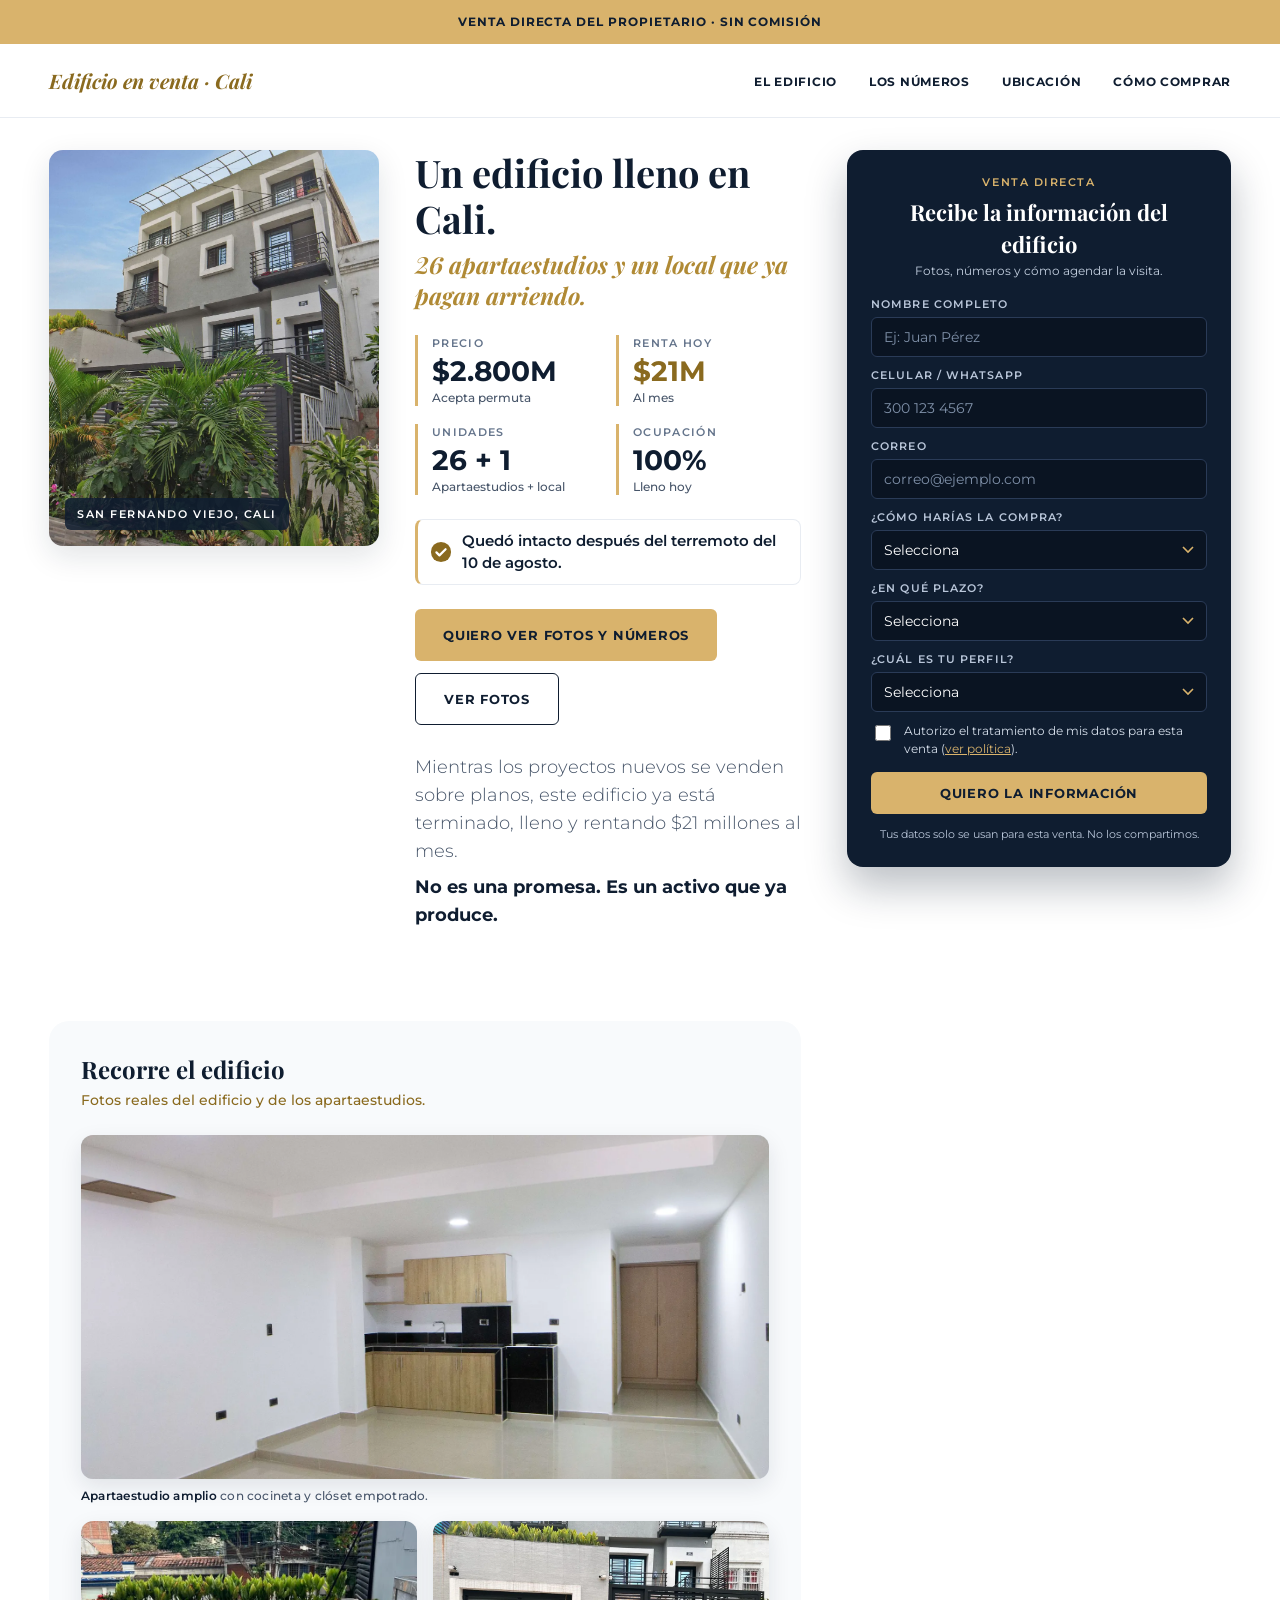
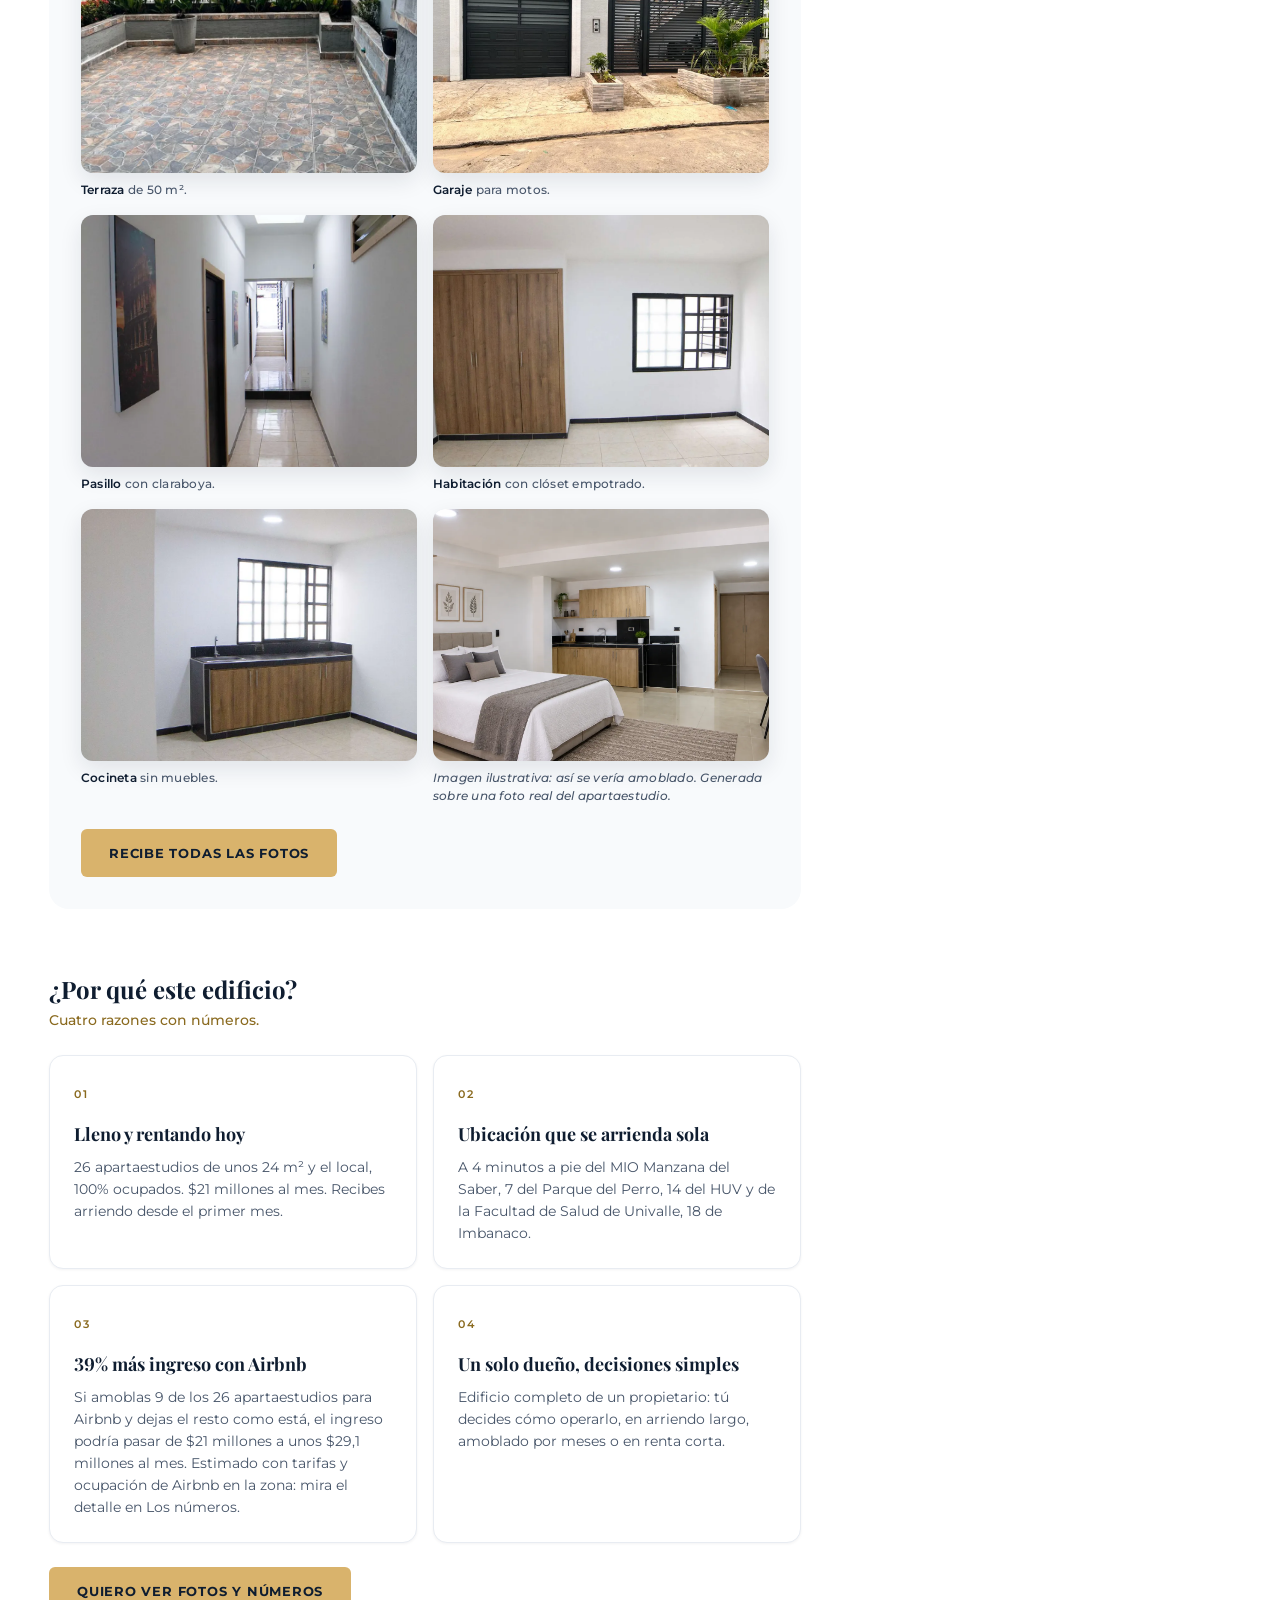
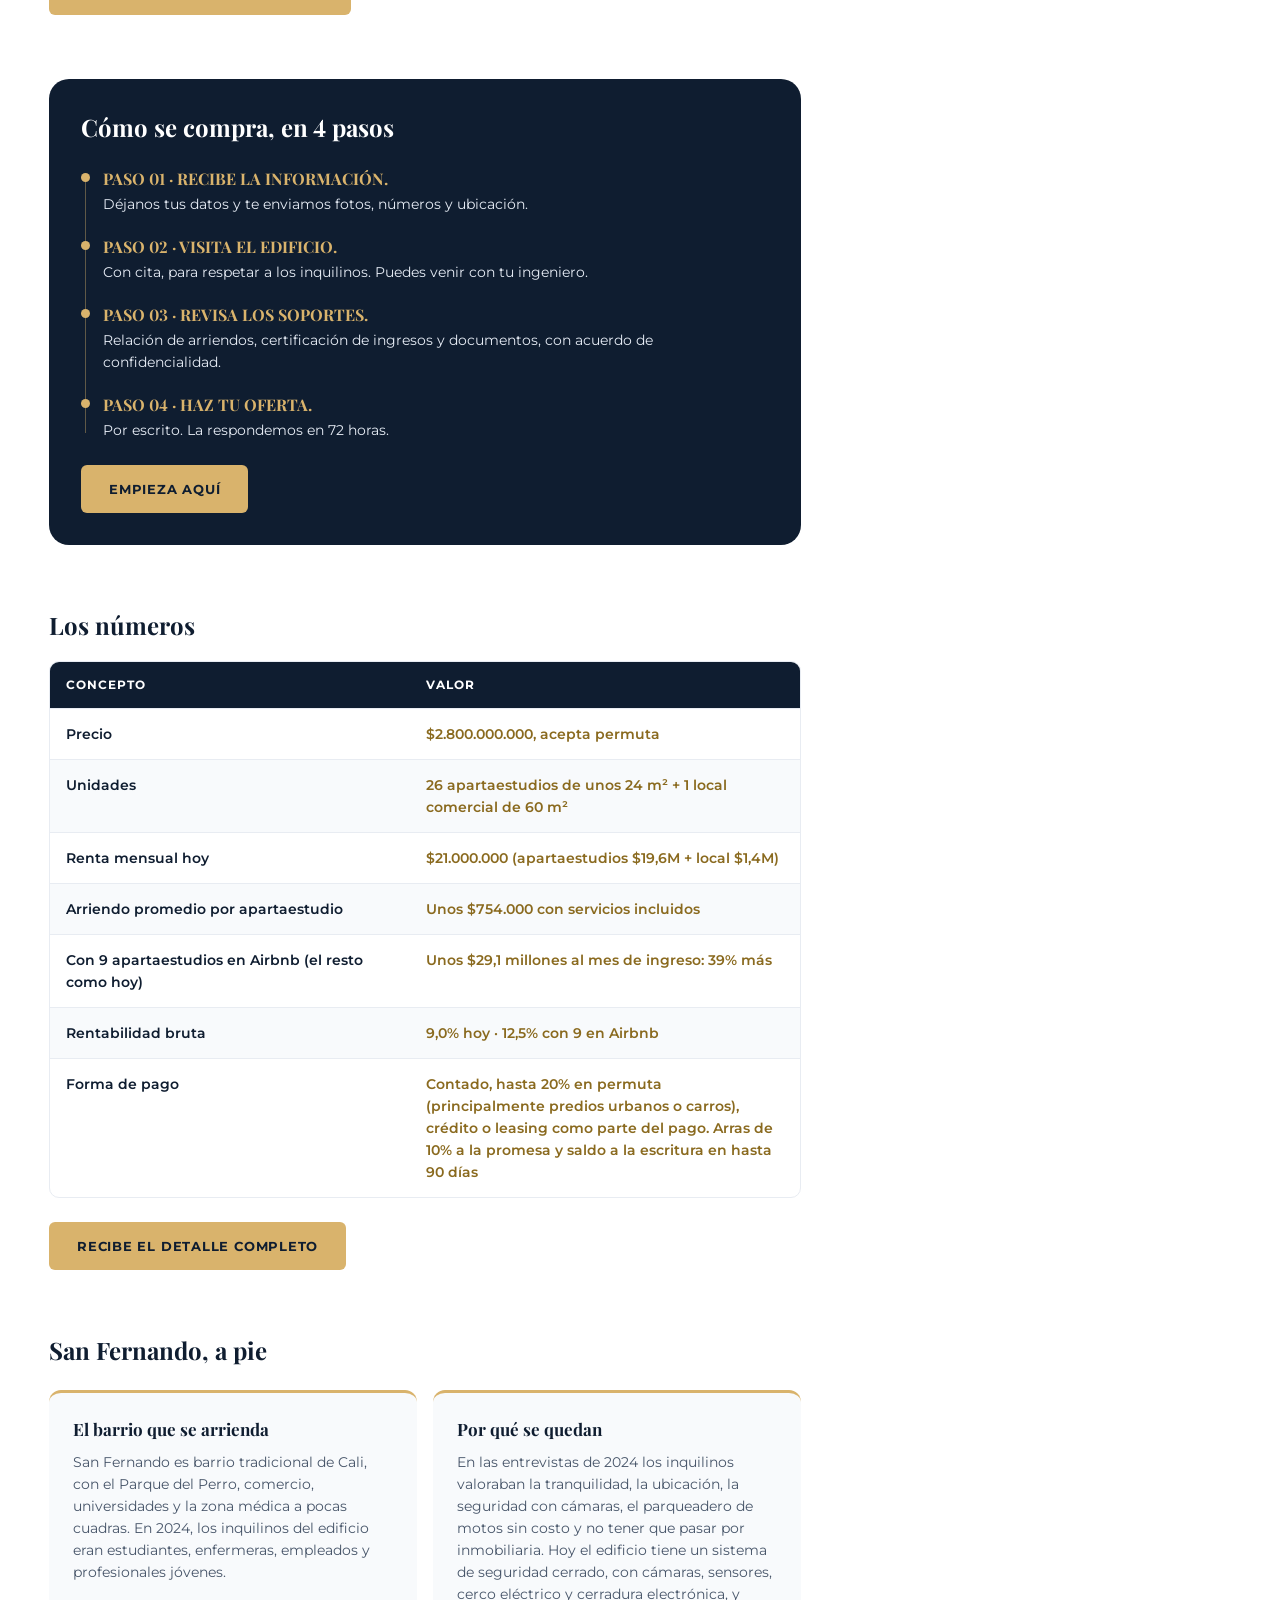
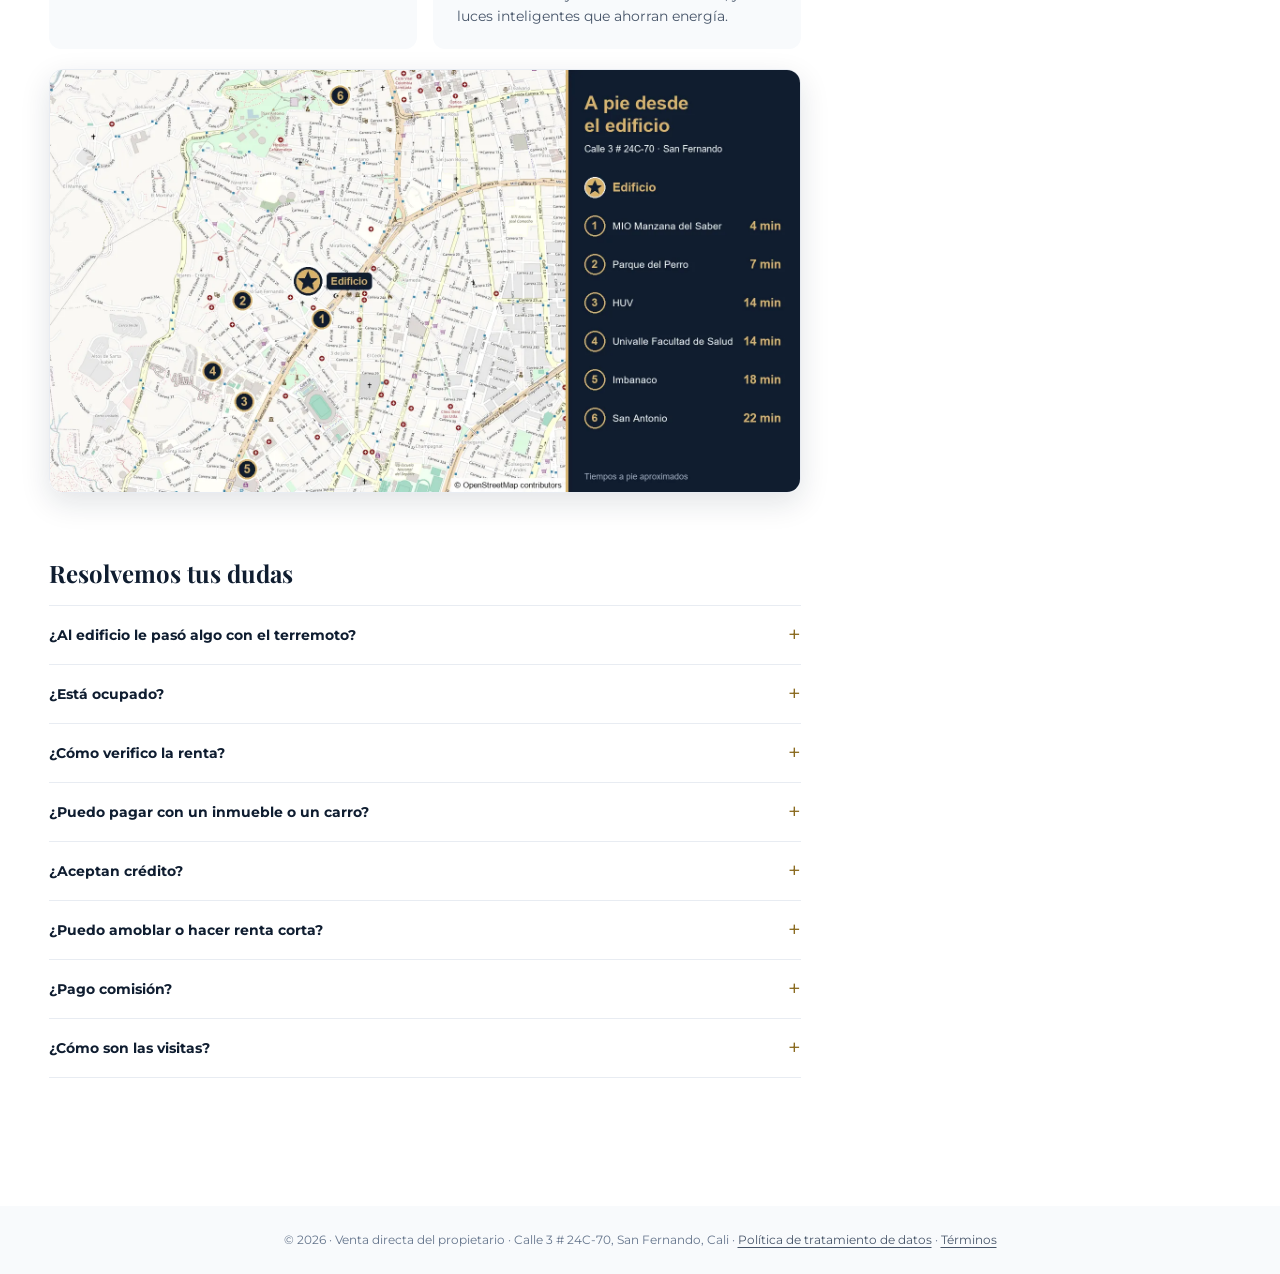
==== commit 96dc8bc2: "Sello del terremoto y WhatsApp al propietario para todos los leads (30-oct, OK de Juan)" ====
--- a/index.html
+++ b/index.html
@@ -56,6 +56,7 @@
         <div><dt>Unidades</dt><dd>26 + 1</dd><p>Apartaestudios + local</p></div>
         <div><dt>Ocupación</dt><dd>100%</dd><p>Lleno hoy</p></div>
       </dl>
+      <p class="sello"><svg viewBox="0 0 24 24" width="22" height="22" aria-hidden="true"><circle cx="12" cy="12" r="11" fill="currentColor"/><path d="M7 12.4l3.3 3.3L17 9" fill="none" stroke="#fff" stroke-width="2.4" stroke-linecap="round" stroke-linejoin="round"/></svg><span>Quedó intacto después del terremoto del 10 de agosto.</span></p>
       <div class="ctas">
         <a class="btn cta" href="#formulario" id="cta-hero">Quiero ver fotos y números</a>
         <a class="btn ghost" href="#edificio">Ver fotos</a>
@@ -137,7 +138,7 @@
       <h2>Cómo se compra, en 4 pasos</h2>
       <ol class="tl">
         <li><h3>Paso 01 · Recibe la información.</h3><p>Déjanos tus datos y te enviamos fotos, números y ubicación.</p></li>
-        <li><h3>Paso 02 · Visita el edificio.</h3><p>Con cita, para respetar a los inquilinos.</p></li>
+        <li><h3>Paso 02 · Visita el edificio.</h3><p>Con cita, para respetar a los inquilinos. Puedes venir con tu ingeniero.</p></li>
         <li><h3>Paso 03 · Revisa los soportes.</h3><p>Relación de arriendos, certificación de ingresos y documentos, con acuerdo de confidencialidad.</p></li>
         <li><h3>Paso 04 · Haz tu oferta.</h3><p>Por escrito. La respondemos en 72 horas.</p></li>
       </ol>
@@ -187,6 +188,7 @@
     <section id="faq">
       <h2>Resolvemos tus dudas</h2>
       <div class="faq">
+        <details><summary>¿Al edificio le pasó algo con el terremoto?</summary><p>No. Quedó intacto después del terremoto del 10 de agosto y sigue arrendado completo. No se vende por eso. Si quieres comprobarlo, ven a la visita con tu ingeniero.</p></details>
         <details><summary>¿Está ocupado?</summary><p>Sí. Los 26 apartaestudios y el local están arrendados. Se vende con sus inquilinos y sus contratos.</p></details>
         <details><summary>¿Cómo verifico la renta?</summary><p>A los compradores calificados les entregamos la relación de arriendos, la certificación de ingresos del contador y una carta firmada por cada inquilino con su canon. Entre la promesa y la escritura puedes verificar todo.</p></details>
         <details><summary>¿Puedo pagar con un inmueble o un carro?</summary><p>Sí, hasta el 20% del precio en permuta, principalmente con predios urbanos o carros, y con avalúo independiente.</p></details>
--- a/assets/styles.css
+++ b/assets/styles.css
@@ -1,272 +1,278 @@
-/* Memo online · Edificio San Fernando. Sistema calcado de Caribe Dekko (medido), paleta de la portada aprobada. */
-:root{
-  --navy:#0f1d30;
-  --navy-deep:#0a1422;
-  --navy-line:#2a3b57;
-  --gold:#d9b36c;
-  --gold-ink:#8a6a1f;      /* dorado para texto pequeño sobre claro (contraste >= 4.5) */
-  --gold-ink-lg:#b08a35;   /* dorado para titulares grandes sobre claro (contraste >= 3) */
-  --ink:#0f1d30;
-  --slate:#475569;
-  --slate-soft:#64748b;
-  --paper:#f8fafc;
-  --line:#e8ecf2;
-  --white:#fff;
-  --r-card:14px;
-  --r-btn:6px;
-}
-*{box-sizing:border-box}
-html{scroll-behavior:smooth;-webkit-text-size-adjust:100%}
-body{margin:0;font-family:'Montserrat',system-ui,-apple-system,'Segoe UI',Roboto,sans-serif;font-weight:300;font-size:18px;line-height:28px;color:var(--slate);background:var(--white);overflow-x:hidden}
-img{max-width:100%;height:auto;display:block}
-a{color:inherit}
-h1,h2,h3{font-family:'Playfair Display',Georgia,serif;font-weight:700;color:var(--ink);margin:0;font-variant-numeric:lining-nums;font-feature-settings:"lnum" 1}
-h1{font-size:48px;line-height:60px}
-h2{font-size:24px;line-height:32px}
-h3{font-size:18px;line-height:28px}
-.num,.lnum{font-variant-numeric:lining-nums}
-.sub{color:var(--gold-ink);font-size:14px;line-height:22px;font-weight:500;margin:4px 0 0}
-.eyebrow{font-size:11px;letter-spacing:.14em;text-transform:uppercase;font-weight:600;color:var(--gold-ink)}
-
-/* barra superior dorada (sticky) */
-.topbar{position:sticky;top:0;z-index:50;background:var(--gold);color:var(--navy);text-align:center;font-weight:700;font-size:12px;line-height:18px;letter-spacing:.08em;text-transform:uppercase;padding:13px 16px;min-height:44px;display:flex;align-items:center;justify-content:center}
-
-/* menú */
-.nav{background:var(--white);border-bottom:1px solid var(--line);position:relative;z-index:40}
-.nav .in{max-width:1230px;margin:0 auto;padding:0 24px;height:73px;display:flex;align-items:center;justify-content:space-between}
-.nav .brand{font-family:'Playfair Display',serif;font-weight:700;font-style:italic;font-size:20px;color:var(--gold-ink);text-decoration:none;font-variant-numeric:lining-nums}
-.nav ul{list-style:none;margin:0;padding:0;display:flex;gap:32px}
-.nav a.l{font-size:12px;font-weight:700;letter-spacing:.06em;text-transform:uppercase;color:var(--ink);text-decoration:none;padding:8px 0}
-.nav a.l:hover{color:var(--gold-ink)}
-.burger{display:none;background:none;border:0;padding:10px;margin-right:-10px;cursor:pointer;color:var(--ink)}
-.burger svg{display:block}
-
-/* layout dos columnas */
-.wrap{max-width:1230px;margin:0 auto;padding:32px 24px 0;display:grid;grid-template-columns:minmax(0,1fr) 384px;column-gap:46px;align-items:start}
-.main{grid-column:1;grid-row:1;min-width:0}
-.aside{grid-column:2;grid-row:1;position:sticky;top:64px;align-self:start}
-section{scroll-margin-top:64px}
-.main>section{margin-bottom:64px}
-
-/* hero */
-.mark{display:flex;align-items:center;gap:14px;margin:8px 0 28px}
-.mark b{font-family:'Playfair Display',serif;font-style:italic;font-weight:700;font-size:38px;line-height:40px;color:var(--gold-ink-lg);font-variant-numeric:lining-nums}
-.mark span{font-size:12px;letter-spacing:.2em;text-transform:uppercase;font-weight:600;color:var(--gold-ink);border-left:1px solid var(--gold);padding-left:14px;line-height:18px}
-.hero h1 em{display:block;font-style:italic;color:var(--gold-ink-lg)}
-.hero .lead{margin:24px 0 8px}
-.hero .lead-strong{font-weight:700;color:var(--ink);margin:0 0 28px}
-.cifra{background:var(--paper);border-left:4px solid var(--gold);border-radius:0 8px 8px 0;padding:24px 28px;margin:0 0 28px}
-.cifra .k{font-size:12px;letter-spacing:.12em;text-transform:uppercase;font-weight:600;color:var(--slate-soft)}
-.cifra .v{font-family:'Montserrat',sans-serif;font-weight:700;font-size:32px;line-height:44px;color:var(--ink);font-variant-numeric:lining-nums}
-.cifra p{margin:4px 0 0;font-size:14px;line-height:22px;color:var(--slate);font-weight:400}
-.hero p.cierre{margin:0 0 28px;font-size:16px;line-height:26px}
-.hero-foto{margin:0;border-radius:var(--r-card);overflow:hidden;background:var(--paper);box-shadow:0 10px 30px rgba(15,29,48,.12)}
-.hero-foto img{width:100%;aspect-ratio:3/2;object-fit:cover;object-position:50% 18%}
-
-/* tarjeta gris (galería) */
-.card-soft{background:var(--paper);border-radius:20px;padding:32px}
-.card-soft h2{font-size:24px}
-.galeria{display:grid;grid-template-columns:1fr 1fr;gap:16px;margin-top:24px}
-.galeria figure{margin:0;display:flex;flex-direction:column;gap:8px}
-.galeria .ph{border-radius:12px;overflow:hidden;background:#e2e8f0;box-shadow:0 8px 22px rgba(15,29,48,.10)}
-.galeria img{width:100%;aspect-ratio:4/3;object-fit:cover}
-.galeria .wide{grid-column:1/-1}
-.galeria .wide img{aspect-ratio:16/8}
-.galeria figcaption{font-size:12px;line-height:18px;font-weight:500;color:var(--slate);letter-spacing:.02em}
-.galeria figcaption b{color:var(--ink);font-weight:600}
-.galeria .rotulo{font-size:12px;line-height:18px;font-style:italic;color:var(--slate)}
-
-/* pilares */
-.pilares h2{text-transform:none}
-.grid4{display:grid;grid-template-columns:1fr 1fr;gap:16px;margin-top:24px}
-.pcard{background:var(--white);border:1px solid var(--line);border-radius:var(--r-card);padding:24px;box-shadow:0 1px 3px rgba(15,29,48,.05)}
-.pcard .eyebrow{display:block;margin-bottom:12px}
-.pcard h3{margin-bottom:8px}
-.pcard p{margin:0;font-size:14px;line-height:22px;font-weight:400;color:var(--slate)}
-
-/* pasos (bloque navy) */
-.pasos{background:var(--navy);border-radius:20px;padding:32px;color:#fff}
-.pasos h2{color:#fff}
-.pasos .tl{list-style:none;margin:24px 0 0;padding:0 0 0 22px;position:relative}
-.pasos .tl:before{content:"";position:absolute;left:4px;top:8px;bottom:8px;width:1px;background:rgba(217,179,108,.4)}
-.pasos .tl li{position:relative;margin-bottom:20px}
-.pasos .tl li:last-child{margin-bottom:0}
-.pasos .tl li:before{content:"";position:absolute;left:-22px;top:6px;width:9px;height:9px;border-radius:50%;background:var(--gold)}
-.pasos h3{color:var(--gold);text-transform:uppercase;font-size:16px;line-height:24px}
-.pasos p{margin:2px 0 0;font-size:14px;line-height:22px;font-weight:400;color:#e6ecf5}
-
-/* tabla */
-.tabla{width:100%;border-collapse:separate;border-spacing:0;margin-top:20px;font-size:14px;line-height:22px;border-radius:10px;overflow:hidden;border:1px solid var(--line)}
-.tabla th{background:var(--navy);color:#fff;text-align:left;font-size:12px;letter-spacing:.08em;text-transform:uppercase;font-weight:700;padding:12px 16px}
-.tabla td{padding:14px 16px;font-weight:400;color:var(--slate);vertical-align:top;border-top:1px solid var(--line)}
-.tabla tbody tr:nth-child(even) td{background:var(--paper)}
-.tabla td:first-child{color:var(--ink);font-weight:600;width:48%}
-.tabla td:last-child{color:var(--gold-ink);font-weight:600}
-.nota{font-size:12px;line-height:19px;font-style:italic;color:var(--slate-soft);margin:12px 0 0}
-
-/* narrativa 2 tarjetas */
-.dos{display:grid;grid-template-columns:1fr 1fr;gap:16px;margin-top:24px}
-.ncard{background:var(--paper);border-top:3px solid var(--gold);border-radius:12px;padding:22px 24px}
-.ncard h3{font-size:17px;margin-bottom:8px}
-.ncard p{margin:0;font-size:14px;line-height:22px;font-weight:400;color:var(--slate)}
-.mapa{margin:20px 0 0;border-radius:var(--r-card);overflow:hidden;box-shadow:0 10px 30px rgba(15,29,48,.12);border:1px solid var(--line)}
-.mapa img{width:100%}
-
-/* FAQ */
-.faq{margin-top:16px;border-top:1px solid var(--line)}
-.faq details{border-bottom:1px solid var(--line)}
-.faq summary{list-style:none;cursor:pointer;display:flex;justify-content:space-between;align-items:center;gap:16px;padding:18px 0;font-weight:700;font-size:14px;line-height:22px;color:var(--ink)}
-.faq summary::-webkit-details-marker{display:none}
-.faq summary:after{content:"+";color:var(--gold-ink);font-size:22px;line-height:22px;font-weight:400;flex:none}
-.faq details[open] summary:after{content:"\2212"}
-.faq details p{margin:0 0 18px;font-size:14px;line-height:23px;font-weight:400;color:var(--slate)}
-
-/* formulario (tarjeta navy) */
-.fcard{background:var(--navy);border-radius:16px;box-shadow:0 20px 40px rgba(15,29,48,.28);color:#fff;padding:24px;max-height:calc(100vh - 80px);overflow-y:auto;scrollbar-width:thin;scrollbar-color:#3a4d6b transparent}
-.fcard .eyebrow{display:block;text-align:center;color:var(--gold);line-height:16px}
-.fcard h2{color:#fff;text-align:center;margin:6px 0 2px;font-size:22px}
-.fcard .fsub{text-align:center;font-size:12px;line-height:18px;color:#c3cfdf;margin:0 0 16px;font-weight:400}
-.f label.l{display:block;line-height:16px;font-size:11px;letter-spacing:.1em;text-transform:uppercase;color:#b9c6d9;font-weight:600;margin:0 0 5px}
-.f .fld{margin-bottom:10px}
-.f input[type=text],.f input[type=tel],.f input[type=email],.f select{width:100%;background:var(--navy-deep);border:1px solid var(--navy-line);border-radius:var(--r-btn);color:#fff;font:400 14px/20px 'Montserrat',sans-serif;padding:9px 12px;height:40px;appearance:none;-webkit-appearance:none}
-.f select{background-image:url("data:image/svg+xml;utf8,<svg xmlns='http://www.w3.org/2000/svg' width='12' height='8' viewBox='0 0 12 8'><path d='M1 1l5 5 5-5' fill='none' stroke='%23d9b36c' stroke-width='1.6'/></svg>");background-repeat:no-repeat;background-position:right 12px center;padding-right:34px}
-.f select option{color:#0f1d30;background:#fff}
-.f input::placeholder{color:#7f90a8}
-.f input:focus,.f select:focus{outline:2px solid var(--gold);outline-offset:1px;border-color:var(--gold)}
-.f input:user-invalid,.f select:user-invalid{border-color:#f0a3a3}
-.f .chk{display:flex;gap:10px;align-items:flex-start;margin:4px 0 14px}
-.f .chk input{margin-top:3px;width:16px;height:16px;accent-color:var(--gold);flex:none}
-.f .chk label{font-size:12px;line-height:18px;color:#d5deea;font-weight:400}
-.f .chk a{color:var(--gold)}
-.btn{display:block;width:100%;background:var(--gold);color:var(--navy);border:0;border-radius:var(--r-btn);height:42px;font:700 13px/18px 'Montserrat',sans-serif;letter-spacing:.06em;text-transform:uppercase;cursor:pointer;text-align:center;text-decoration:none;padding:12px 16px}
-.btn:hover{filter:brightness(1.05)}
-.btn[disabled]{opacity:.6;cursor:progress}
-.btn.line{background:transparent;color:var(--gold);border:1px solid var(--gold);margin-top:10px}
-.fine{margin:12px 0 0;text-align:center;font-size:11px;line-height:17px;color:#b9c6d9;font-weight:400}
-.ferr{background:#3a1d24;border:1px solid #8a3a47;color:#ffd9de;border-radius:8px;padding:10px 12px;font-size:13px;line-height:19px;font-weight:400;margin:0 0 12px}
-.ferr[hidden]{display:none}
-
-/* pantalla posterior */
-.pant{text-align:center;padding:8px 0}
-.pant h2{color:#fff;font-size:24px;line-height:32px;margin:8px 0 10px}
-.pant p{margin:0 0 18px;color:#d5deea;font-size:15px;line-height:23px;font-weight:400}
-.pant .btn{margin-top:10px}
-.pant-top{margin:0 0 40px}
-.pant-top .fcard{max-height:none;overflow:visible;padding:32px;max-width:none}
-.pant-top .pant{max-width:560px;margin:0 auto}
-.pant-top[hidden]{display:none}
-
-/* pie */
-.foot{background:var(--paper);margin-top:64px;padding:24px;text-align:center;font-size:12px;line-height:20px;color:var(--slate-soft);font-weight:400}
-.foot a{color:var(--slate);text-underline-offset:3px}
-
-/* páginas legales */
-.legal{max-width:760px;margin:0 auto;padding:48px 24px 24px}
-.legal h1{font-size:36px;line-height:46px;margin-bottom:8px}
-.legal h2{margin:32px 0 8px}
-.legal p,.legal li{font-size:16px;line-height:27px;font-weight:400}
-.legal ul{padding-left:22px}
-.legal .back{display:inline-block;font-size:12px;letter-spacing:.08em;text-transform:uppercase;font-weight:700;color:var(--gold-ink);text-decoration:none;margin-bottom:24px}
-
-/* móvil */
-@media (max-width:980px){
-  .wrap{display:block;padding:24px 20px 0}
-  .aside{position:static;margin:0 0 0}
-  .fcard{max-height:none;overflow:visible}
-  h1{font-size:36px;line-height:44px}
-  .nav .in{padding:0 20px;height:64px}
-  .burger{display:block}
-  .nav ul{display:none;position:absolute;left:0;right:0;top:64px;background:var(--white);border-bottom:1px solid var(--line);flex-direction:column;gap:0;padding:8px 20px 16px;box-shadow:0 12px 20px rgba(15,29,48,.08)}
-  .nav ul.open{display:flex}
-  .nav a.l{display:block;padding:14px 0;border-bottom:1px solid var(--line)}
-  .topbar{font-size:11px;letter-spacing:.05em;padding:10px 14px}
-  .mark b{font-size:32px}
-  .mark span{font-size:11px}
-  .hero-foto img{aspect-ratio:4/5;object-position:50% 30%}
-  .card-soft{padding:20px}
-  .galeria{gap:12px}
-  .galeria .wide img{aspect-ratio:16/10}
-  .galeria img{aspect-ratio:1/1}
-  .galeria figcaption{font-size:11px;line-height:16px}
-  .grid4,.dos{grid-template-columns:1fr}
-  .pasos{padding:24px 20px}
-  .tabla{font-size:13px}
-  .tabla th,.tabla td{padding:12px}
-  .tabla td:first-child{width:46%}
-  .cifra{padding:20px}
-  .cifra .v{font-size:28px;line-height:38px}
-  body{font-size:17px}
-  .main>section{margin-bottom:48px}
-  #formulario{margin-top:0}
-}
-@media (min-width:981px) and (max-height:720px){
-  .aside{top:56px}
-  .fcard{padding:12px 22px 14px;max-height:calc(100vh - 66px)}
-  .fcard h2{margin:2px 0 8px;font-size:20px;line-height:26px}
-  .fcard .fsub{display:none}
-  .f label.l{margin-bottom:3px}
-  .f .fld{margin-bottom:6px}
-  .f input[type=text],.f input[type=tel],.f input[type=email],.f select{height:36px;padding:6px 12px}
-  .f .chk{margin:2px 0 8px}
-  .btn{height:38px;padding:9px 16px}
-  .fine{margin-top:8px}
-}
-@media (prefers-reduced-motion:reduce){html{scroll-behavior:auto}}
-.mark{flex-wrap:wrap;gap:6px 14px}
-.mark b{white-space:nowrap}
-.legal .nav-l{display:inline}
-@media (max-width:980px){.mark span{border-left:0;padding-left:0}.mark{margin-bottom:20px}.nav .in>a.l{border-bottom:0;padding:0}}
-.hero .lead{max-width:520px}
-
-/* v2 (16-oct, feedback de Juan): primer pantallazo con foto, 4 cifras y botón directo al formulario */
-.hero-foto{position:relative;margin:0 0 28px}
-.hero-foto img{aspect-ratio:5/2;object-position:50% 24%}
-.hero-tag{position:absolute;left:16px;bottom:16px;background:rgba(15,29,48,.84);color:#fff;font-size:11px;line-height:16px;font-weight:600;letter-spacing:.14em;text-transform:uppercase;padding:8px 12px;border-radius:6px}
-.hero h1{font-size:44px;line-height:54px}
-.hero h1 em{font-size:.62em;line-height:1.3;margin-top:8px}
-.kpis{display:grid;grid-template-columns:repeat(4,minmax(0,1fr));gap:16px;margin:24px 0 24px}
-.kpis>div{border-left:3px solid var(--gold);padding-left:14px;min-width:0}
-.kpis dt{font-size:11px;line-height:16px;letter-spacing:.12em;text-transform:uppercase;font-weight:600;color:var(--slate-soft)}
-.kpis dd{margin:2px 0 0;font-weight:700;font-size:28px;line-height:36px;color:var(--ink);font-variant-numeric:lining-nums;white-space:nowrap}
-.kpis dd.hi{color:var(--gold-ink)}
-.kpis p{margin:0;font-size:12px;line-height:17px;font-weight:500;color:var(--slate)}
-.ctas{display:flex;flex-wrap:wrap;gap:12px;margin:0 0 28px}
-.btn.cta,.btn.ghost,.btn.cta-sec{display:inline-flex;align-items:center;justify-content:center;width:auto;height:52px;padding:0 28px;font-size:13px}
-.btn.ghost{background:transparent;color:var(--ink);border:1px solid var(--ink)}
-.btn.ghost:hover{background:var(--paper);filter:none}
-.btn.cta-sec{margin-top:24px;height:48px}
-.hero .lead{margin:0 0 8px}
-.barra-cta{position:fixed;left:0;right:0;bottom:0;z-index:60;background:var(--navy);color:#fff;display:flex;align-items:center;justify-content:space-between;gap:12px;padding:10px 16px calc(10px + env(safe-area-inset-bottom,0px));box-shadow:0 -8px 24px rgba(15,29,48,.25)}
-.barra-cta[hidden]{display:none}
-.barra-cta .bc-t{min-width:0;line-height:1.2}
-.barra-cta .bc-t b{display:block;color:var(--gold);font-size:18px;font-weight:700;font-variant-numeric:lining-nums}
-.barra-cta .bc-t span{display:block;font-size:12px;color:#c3cfdf;white-space:nowrap;overflow:hidden;text-overflow:ellipsis}
-.barra-cta .btn{display:inline-flex;align-items:center;width:auto;flex:none;height:44px;padding:0 18px}
-@media (min-width:981px){.barra-cta{display:none !important}}
-@media (max-width:980px){
-  .hero-foto{margin:0 0 20px}
-  .hero-foto img{aspect-ratio:16/10;object-position:50% 25%}
-  .hero h1{font-size:30px;line-height:38px}
-  .hero h1 em{font-size:.66em}
-  .kpis{grid-template-columns:repeat(2,minmax(0,1fr));gap:14px 12px;margin:18px 0 20px}
-  .kpis dd{font-size:24px;line-height:30px}
-  .ctas{flex-direction:column;margin-bottom:24px}
-  .btn.cta,.btn.ghost,.btn.cta-sec{width:100%}
-  .foot{padding-bottom:96px}
-}
-
-/* v3 (18-oct, feedback de Juan): la foto del hero muestra el edificio completo, del techo a la reja de la entrada */
-@media (min-width:1200px){
-  .hero{display:grid;grid-template-columns:330px 1fr;column-gap:36px;align-items:start}
-  .hero>*{grid-column:2}
-  .hero-foto{grid-column:1;grid-row:1 / span 6;margin:0}
-  .hero-foto img{aspect-ratio:5/6;object-position:50% 72%}
-  .hero h1{font-size:38px;line-height:46px;margin-top:0}
-  .kpis{grid-template-columns:1fr 1fr;row-gap:18px}
-}
-@media (max-width:1199px){
-  .hero-foto img{aspect-ratio:5/6;object-position:50% 72%}
-}
-@media (min-width:600px) and (max-width:1199px){
-  .hero-foto{max-width:420px;margin-left:auto;margin-right:auto}
-}
+/* Memo online · Edificio San Fernando. Sistema calcado de Caribe Dekko (medido), paleta de la portada aprobada. */
+:root{
+  --navy:#0f1d30;
+  --navy-deep:#0a1422;
+  --navy-line:#2a3b57;
+  --gold:#d9b36c;
+  --gold-ink:#8a6a1f;      /* dorado para texto pequeño sobre claro (contraste >= 4.5) */
+  --gold-ink-lg:#b08a35;   /* dorado para titulares grandes sobre claro (contraste >= 3) */
+  --ink:#0f1d30;
+  --slate:#475569;
+  --slate-soft:#64748b;
+  --paper:#f8fafc;
+  --line:#e8ecf2;
+  --white:#fff;
+  --r-card:14px;
+  --r-btn:6px;
+}
+*{box-sizing:border-box}
+html{scroll-behavior:smooth;-webkit-text-size-adjust:100%}
+body{margin:0;font-family:'Montserrat',system-ui,-apple-system,'Segoe UI',Roboto,sans-serif;font-weight:300;font-size:18px;line-height:28px;color:var(--slate);background:var(--white);overflow-x:hidden}
+img{max-width:100%;height:auto;display:block}
+a{color:inherit}
+h1,h2,h3{font-family:'Playfair Display',Georgia,serif;font-weight:700;color:var(--ink);margin:0;font-variant-numeric:lining-nums;font-feature-settings:"lnum" 1}
+h1{font-size:48px;line-height:60px}
+h2{font-size:24px;line-height:32px}
+h3{font-size:18px;line-height:28px}
+.num,.lnum{font-variant-numeric:lining-nums}
+.sub{color:var(--gold-ink);font-size:14px;line-height:22px;font-weight:500;margin:4px 0 0}
+.eyebrow{font-size:11px;letter-spacing:.14em;text-transform:uppercase;font-weight:600;color:var(--gold-ink)}
+
+/* barra superior dorada (sticky) */
+.topbar{position:sticky;top:0;z-index:50;background:var(--gold);color:var(--navy);text-align:center;font-weight:700;font-size:12px;line-height:18px;letter-spacing:.08em;text-transform:uppercase;padding:13px 16px;min-height:44px;display:flex;align-items:center;justify-content:center}
+
+/* menú */
+.nav{background:var(--white);border-bottom:1px solid var(--line);position:relative;z-index:40}
+.nav .in{max-width:1230px;margin:0 auto;padding:0 24px;height:73px;display:flex;align-items:center;justify-content:space-between}
+.nav .brand{font-family:'Playfair Display',serif;font-weight:700;font-style:italic;font-size:20px;color:var(--gold-ink);text-decoration:none;font-variant-numeric:lining-nums}
+.nav ul{list-style:none;margin:0;padding:0;display:flex;gap:32px}
+.nav a.l{font-size:12px;font-weight:700;letter-spacing:.06em;text-transform:uppercase;color:var(--ink);text-decoration:none;padding:8px 0}
+.nav a.l:hover{color:var(--gold-ink)}
+.burger{display:none;background:none;border:0;padding:10px;margin-right:-10px;cursor:pointer;color:var(--ink)}
+.burger svg{display:block}
+
+/* layout dos columnas */
+.wrap{max-width:1230px;margin:0 auto;padding:32px 24px 0;display:grid;grid-template-columns:minmax(0,1fr) 384px;column-gap:46px;align-items:start}
+.main{grid-column:1;grid-row:1;min-width:0}
+.aside{grid-column:2;grid-row:1;position:sticky;top:64px;align-self:start}
+section{scroll-margin-top:64px}
+.main>section{margin-bottom:64px}
+
+/* hero */
+.mark{display:flex;align-items:center;gap:14px;margin:8px 0 28px}
+.mark b{font-family:'Playfair Display',serif;font-style:italic;font-weight:700;font-size:38px;line-height:40px;color:var(--gold-ink-lg);font-variant-numeric:lining-nums}
+.mark span{font-size:12px;letter-spacing:.2em;text-transform:uppercase;font-weight:600;color:var(--gold-ink);border-left:1px solid var(--gold);padding-left:14px;line-height:18px}
+.hero h1 em{display:block;font-style:italic;color:var(--gold-ink-lg)}
+.hero .lead{margin:24px 0 8px}
+.hero .lead-strong{font-weight:700;color:var(--ink);margin:0 0 28px}
+.cifra{background:var(--paper);border-left:4px solid var(--gold);border-radius:0 8px 8px 0;padding:24px 28px;margin:0 0 28px}
+.cifra .k{font-size:12px;letter-spacing:.12em;text-transform:uppercase;font-weight:600;color:var(--slate-soft)}
+.cifra .v{font-family:'Montserrat',sans-serif;font-weight:700;font-size:32px;line-height:44px;color:var(--ink);font-variant-numeric:lining-nums}
+.cifra p{margin:4px 0 0;font-size:14px;line-height:22px;color:var(--slate);font-weight:400}
+.hero p.cierre{margin:0 0 28px;font-size:16px;line-height:26px}
+.hero-foto{margin:0;border-radius:var(--r-card);overflow:hidden;background:var(--paper);box-shadow:0 10px 30px rgba(15,29,48,.12)}
+.hero-foto img{width:100%;aspect-ratio:3/2;object-fit:cover;object-position:50% 18%}
+
+/* tarjeta gris (galería) */
+.card-soft{background:var(--paper);border-radius:20px;padding:32px}
+.card-soft h2{font-size:24px}
+.galeria{display:grid;grid-template-columns:1fr 1fr;gap:16px;margin-top:24px}
+.galeria figure{margin:0;display:flex;flex-direction:column;gap:8px}
+.galeria .ph{border-radius:12px;overflow:hidden;background:#e2e8f0;box-shadow:0 8px 22px rgba(15,29,48,.10)}
+.galeria img{width:100%;aspect-ratio:4/3;object-fit:cover}
+.galeria .wide{grid-column:1/-1}
+.galeria .wide img{aspect-ratio:16/8}
+.galeria figcaption{font-size:12px;line-height:18px;font-weight:500;color:var(--slate);letter-spacing:.02em}
+.galeria figcaption b{color:var(--ink);font-weight:600}
+.galeria .rotulo{font-size:12px;line-height:18px;font-style:italic;color:var(--slate)}
+
+/* pilares */
+.pilares h2{text-transform:none}
+.grid4{display:grid;grid-template-columns:1fr 1fr;gap:16px;margin-top:24px}
+.pcard{background:var(--white);border:1px solid var(--line);border-radius:var(--r-card);padding:24px;box-shadow:0 1px 3px rgba(15,29,48,.05)}
+.pcard .eyebrow{display:block;margin-bottom:12px}
+.pcard h3{margin-bottom:8px}
+.pcard p{margin:0;font-size:14px;line-height:22px;font-weight:400;color:var(--slate)}
+
+/* pasos (bloque navy) */
+.pasos{background:var(--navy);border-radius:20px;padding:32px;color:#fff}
+.pasos h2{color:#fff}
+.pasos .tl{list-style:none;margin:24px 0 0;padding:0 0 0 22px;position:relative}
+.pasos .tl:before{content:"";position:absolute;left:4px;top:8px;bottom:8px;width:1px;background:rgba(217,179,108,.4)}
+.pasos .tl li{position:relative;margin-bottom:20px}
+.pasos .tl li:last-child{margin-bottom:0}
+.pasos .tl li:before{content:"";position:absolute;left:-22px;top:6px;width:9px;height:9px;border-radius:50%;background:var(--gold)}
+.pasos h3{color:var(--gold);text-transform:uppercase;font-size:16px;line-height:24px}
+.pasos p{margin:2px 0 0;font-size:14px;line-height:22px;font-weight:400;color:#e6ecf5}
+
+/* tabla */
+.tabla{width:100%;border-collapse:separate;border-spacing:0;margin-top:20px;font-size:14px;line-height:22px;border-radius:10px;overflow:hidden;border:1px solid var(--line)}
+.tabla th{background:var(--navy);color:#fff;text-align:left;font-size:12px;letter-spacing:.08em;text-transform:uppercase;font-weight:700;padding:12px 16px}
+.tabla td{padding:14px 16px;font-weight:400;color:var(--slate);vertical-align:top;border-top:1px solid var(--line)}
+.tabla tbody tr:nth-child(even) td{background:var(--paper)}
+.tabla td:first-child{color:var(--ink);font-weight:600;width:48%}
+.tabla td:last-child{color:var(--gold-ink);font-weight:600}
+.nota{font-size:12px;line-height:19px;font-style:italic;color:var(--slate-soft);margin:12px 0 0}
+
+/* narrativa 2 tarjetas */
+.dos{display:grid;grid-template-columns:1fr 1fr;gap:16px;margin-top:24px}
+.ncard{background:var(--paper);border-top:3px solid var(--gold);border-radius:12px;padding:22px 24px}
+.ncard h3{font-size:17px;margin-bottom:8px}
+.ncard p{margin:0;font-size:14px;line-height:22px;font-weight:400;color:var(--slate)}
+.mapa{margin:20px 0 0;border-radius:var(--r-card);overflow:hidden;box-shadow:0 10px 30px rgba(15,29,48,.12);border:1px solid var(--line)}
+.mapa img{width:100%}
+
+/* FAQ */
+.faq{margin-top:16px;border-top:1px solid var(--line)}
+.faq details{border-bottom:1px solid var(--line)}
+.faq summary{list-style:none;cursor:pointer;display:flex;justify-content:space-between;align-items:center;gap:16px;padding:18px 0;font-weight:700;font-size:14px;line-height:22px;color:var(--ink)}
+.faq summary::-webkit-details-marker{display:none}
+.faq summary:after{content:"+";color:var(--gold-ink);font-size:22px;line-height:22px;font-weight:400;flex:none}
+.faq details[open] summary:after{content:"\2212"}
+.faq details p{margin:0 0 18px;font-size:14px;line-height:23px;font-weight:400;color:var(--slate)}
+
+/* formulario (tarjeta navy) */
+.fcard{background:var(--navy);border-radius:16px;box-shadow:0 20px 40px rgba(15,29,48,.28);color:#fff;padding:24px;max-height:calc(100vh - 80px);overflow-y:auto;scrollbar-width:thin;scrollbar-color:#3a4d6b transparent}
+.fcard .eyebrow{display:block;text-align:center;color:var(--gold);line-height:16px}
+.fcard h2{color:#fff;text-align:center;margin:6px 0 2px;font-size:22px}
+.fcard .fsub{text-align:center;font-size:12px;line-height:18px;color:#c3cfdf;margin:0 0 16px;font-weight:400}
+.f label.l{display:block;line-height:16px;font-size:11px;letter-spacing:.1em;text-transform:uppercase;color:#b9c6d9;font-weight:600;margin:0 0 5px}
+.f .fld{margin-bottom:10px}
+.f input[type=text],.f input[type=tel],.f input[type=email],.f select{width:100%;background:var(--navy-deep);border:1px solid var(--navy-line);border-radius:var(--r-btn);color:#fff;font:400 14px/20px 'Montserrat',sans-serif;padding:9px 12px;height:40px;appearance:none;-webkit-appearance:none}
+.f select{background-image:url("data:image/svg+xml;utf8,<svg xmlns='http://www.w3.org/2000/svg' width='12' height='8' viewBox='0 0 12 8'><path d='M1 1l5 5 5-5' fill='none' stroke='%23d9b36c' stroke-width='1.6'/></svg>");background-repeat:no-repeat;background-position:right 12px center;padding-right:34px}
+.f select option{color:#0f1d30;background:#fff}
+.f input::placeholder{color:#7f90a8}
+.f input:focus,.f select:focus{outline:2px solid var(--gold);outline-offset:1px;border-color:var(--gold)}
+.f input:user-invalid,.f select:user-invalid{border-color:#f0a3a3}
+.f .chk{display:flex;gap:10px;align-items:flex-start;margin:4px 0 14px}
+.f .chk input{margin-top:3px;width:16px;height:16px;accent-color:var(--gold);flex:none}
+.f .chk label{font-size:12px;line-height:18px;color:#d5deea;font-weight:400}
+.f .chk a{color:var(--gold)}
+.btn{display:block;width:100%;background:var(--gold);color:var(--navy);border:0;border-radius:var(--r-btn);height:42px;font:700 13px/18px 'Montserrat',sans-serif;letter-spacing:.06em;text-transform:uppercase;cursor:pointer;text-align:center;text-decoration:none;padding:12px 16px}
+.btn:hover{filter:brightness(1.05)}
+.btn[disabled]{opacity:.6;cursor:progress}
+.btn.line{background:transparent;color:var(--gold);border:1px solid var(--gold);margin-top:10px}
+.fine{margin:12px 0 0;text-align:center;font-size:11px;line-height:17px;color:#b9c6d9;font-weight:400}
+.ferr{background:#3a1d24;border:1px solid #8a3a47;color:#ffd9de;border-radius:8px;padding:10px 12px;font-size:13px;line-height:19px;font-weight:400;margin:0 0 12px}
+.ferr[hidden]{display:none}
+
+/* pantalla posterior */
+.pant{text-align:center;padding:8px 0}
+.pant h2{color:#fff;font-size:24px;line-height:32px;margin:8px 0 10px}
+.pant p{margin:0 0 18px;color:#d5deea;font-size:15px;line-height:23px;font-weight:400}
+.pant .btn{margin-top:10px}
+.pant-top{margin:0 0 40px}
+.pant-top .fcard{max-height:none;overflow:visible;padding:32px;max-width:none}
+.pant-top .pant{max-width:560px;margin:0 auto}
+.pant-top[hidden]{display:none}
+
+/* pie */
+.foot{background:var(--paper);margin-top:64px;padding:24px;text-align:center;font-size:12px;line-height:20px;color:var(--slate-soft);font-weight:400}
+.foot a{color:var(--slate);text-underline-offset:3px}
+
+/* páginas legales */
+.legal{max-width:760px;margin:0 auto;padding:48px 24px 24px}
+.legal h1{font-size:36px;line-height:46px;margin-bottom:8px}
+.legal h2{margin:32px 0 8px}
+.legal p,.legal li{font-size:16px;line-height:27px;font-weight:400}
+.legal ul{padding-left:22px}
+.legal .back{display:inline-block;font-size:12px;letter-spacing:.08em;text-transform:uppercase;font-weight:700;color:var(--gold-ink);text-decoration:none;margin-bottom:24px}
+
+/* móvil */
+@media (max-width:980px){
+  .wrap{display:block;padding:24px 20px 0}
+  .aside{position:static;margin:0 0 0}
+  .fcard{max-height:none;overflow:visible}
+  h1{font-size:36px;line-height:44px}
+  .nav .in{padding:0 20px;height:64px}
+  .burger{display:block}
+  .nav ul{display:none;position:absolute;left:0;right:0;top:64px;background:var(--white);border-bottom:1px solid var(--line);flex-direction:column;gap:0;padding:8px 20px 16px;box-shadow:0 12px 20px rgba(15,29,48,.08)}
+  .nav ul.open{display:flex}
+  .nav a.l{display:block;padding:14px 0;border-bottom:1px solid var(--line)}
+  .topbar{font-size:11px;letter-spacing:.05em;padding:10px 14px}
+  .mark b{font-size:32px}
+  .mark span{font-size:11px}
+  .hero-foto img{aspect-ratio:4/5;object-position:50% 30%}
+  .card-soft{padding:20px}
+  .galeria{gap:12px}
+  .galeria .wide img{aspect-ratio:16/10}
+  .galeria img{aspect-ratio:1/1}
+  .galeria figcaption{font-size:11px;line-height:16px}
+  .grid4,.dos{grid-template-columns:1fr}
+  .pasos{padding:24px 20px}
+  .tabla{font-size:13px}
+  .tabla th,.tabla td{padding:12px}
+  .tabla td:first-child{width:46%}
+  .cifra{padding:20px}
+  .cifra .v{font-size:28px;line-height:38px}
+  body{font-size:17px}
+  .main>section{margin-bottom:48px}
+  #formulario{margin-top:0}
+}
+@media (min-width:981px) and (max-height:720px){
+  .aside{top:56px}
+  .fcard{padding:12px 22px 14px;max-height:calc(100vh - 66px)}
+  .fcard h2{margin:2px 0 8px;font-size:20px;line-height:26px}
+  .fcard .fsub{display:none}
+  .f label.l{margin-bottom:3px}
+  .f .fld{margin-bottom:6px}
+  .f input[type=text],.f input[type=tel],.f input[type=email],.f select{height:36px;padding:6px 12px}
+  .f .chk{margin:2px 0 8px}
+  .btn{height:38px;padding:9px 16px}
+  .fine{margin-top:8px}
+}
+@media (prefers-reduced-motion:reduce){html{scroll-behavior:auto}}
+.mark{flex-wrap:wrap;gap:6px 14px}
+.mark b{white-space:nowrap}
+.legal .nav-l{display:inline}
+@media (max-width:980px){.mark span{border-left:0;padding-left:0}.mark{margin-bottom:20px}.nav .in>a.l{border-bottom:0;padding:0}}
+.hero .lead{max-width:520px}
+
+/* v2 (16-oct, feedback de Juan): primer pantallazo con foto, 4 cifras y botón directo al formulario */
+.hero-foto{position:relative;margin:0 0 28px}
+.hero-foto img{aspect-ratio:5/2;object-position:50% 24%}
+.hero-tag{position:absolute;left:16px;bottom:16px;background:rgba(15,29,48,.84);color:#fff;font-size:11px;line-height:16px;font-weight:600;letter-spacing:.14em;text-transform:uppercase;padding:8px 12px;border-radius:6px}
+.hero h1{font-size:44px;line-height:54px}
+.hero h1 em{font-size:.62em;line-height:1.3;margin-top:8px}
+.kpis{display:grid;grid-template-columns:repeat(4,minmax(0,1fr));gap:16px;margin:24px 0 24px}
+.kpis>div{border-left:3px solid var(--gold);padding-left:14px;min-width:0}
+.kpis dt{font-size:11px;line-height:16px;letter-spacing:.12em;text-transform:uppercase;font-weight:600;color:var(--slate-soft)}
+.kpis dd{margin:2px 0 0;font-weight:700;font-size:28px;line-height:36px;color:var(--ink);font-variant-numeric:lining-nums;white-space:nowrap}
+.kpis dd.hi{color:var(--gold-ink)}
+.kpis p{margin:0;font-size:12px;line-height:17px;font-weight:500;color:var(--slate)}
+.ctas{display:flex;flex-wrap:wrap;gap:12px;margin:0 0 28px}
+.btn.cta,.btn.ghost,.btn.cta-sec{display:inline-flex;align-items:center;justify-content:center;width:auto;height:52px;padding:0 28px;font-size:13px}
+.btn.ghost{background:transparent;color:var(--ink);border:1px solid var(--ink)}
+.btn.ghost:hover{background:var(--paper);filter:none}
+.btn.cta-sec{margin-top:24px;height:48px}
+.hero .lead{margin:0 0 8px}
+.barra-cta{position:fixed;left:0;right:0;bottom:0;z-index:60;background:var(--navy);color:#fff;display:flex;align-items:center;justify-content:space-between;gap:12px;padding:10px 16px calc(10px + env(safe-area-inset-bottom,0px));box-shadow:0 -8px 24px rgba(15,29,48,.25)}
+.barra-cta[hidden]{display:none}
+.barra-cta .bc-t{min-width:0;line-height:1.2}
+.barra-cta .bc-t b{display:block;color:var(--gold);font-size:18px;font-weight:700;font-variant-numeric:lining-nums}
+.barra-cta .bc-t span{display:block;font-size:12px;color:#c3cfdf;white-space:nowrap;overflow:hidden;text-overflow:ellipsis}
+.barra-cta .btn{display:inline-flex;align-items:center;width:auto;flex:none;height:44px;padding:0 18px}
+@media (min-width:981px){.barra-cta{display:none !important}}
+@media (max-width:980px){
+  .hero-foto{margin:0 0 20px}
+  .hero-foto img{aspect-ratio:16/10;object-position:50% 25%}
+  .hero h1{font-size:30px;line-height:38px}
+  .hero h1 em{font-size:.66em}
+  .kpis{grid-template-columns:repeat(2,minmax(0,1fr));gap:14px 12px;margin:18px 0 20px}
+  .kpis dd{font-size:24px;line-height:30px}
+  .ctas{flex-direction:column;margin-bottom:24px}
+  .btn.cta,.btn.ghost,.btn.cta-sec{width:100%}
+  .foot{padding-bottom:96px}
+}
+
+/* v3 (18-oct, feedback de Juan): la foto del hero muestra el edificio completo, del techo a la reja de la entrada */
+@media (min-width:1200px){
+  .hero{display:grid;grid-template-columns:330px 1fr;column-gap:36px;align-items:start}
+  .hero>*{grid-column:2}
+  .hero-foto{grid-column:1;grid-row:1 / span 6;margin:0}
+  .hero-foto img{aspect-ratio:5/6;object-position:50% 72%}
+  .hero h1{font-size:38px;line-height:46px;margin-top:0}
+  .kpis{grid-template-columns:1fr 1fr;row-gap:18px}
+}
+@media (max-width:1199px){
+  .hero-foto img{aspect-ratio:5/6;object-position:50% 72%}
+}
+@media (min-width:600px) and (max-width:1199px){
+  .hero-foto{max-width:420px;margin-left:auto;margin-right:auto}
+}
+/* v4 (18-oct, Juan): sello del terremoto en el hero. Apoyo de confianza, no titular */
+.hero .sello{display:inline-flex;align-items:center;gap:10px;margin:0 0 24px;padding:10px 16px 10px 12px;border:1px solid var(--line);border-left:3px solid var(--gold);border-radius:8px;background:var(--white);color:var(--gold-ink);font-size:15px;line-height:22px;font-weight:600}
+.hero .sello span{color:var(--ink)}
+.hero .sello svg{flex:0 0 auto}
+.hero .sello{justify-self:start}
+@media (max-width:599px){ .hero .sello{display:flex;font-size:14px;line-height:20px;margin-bottom:20px} }
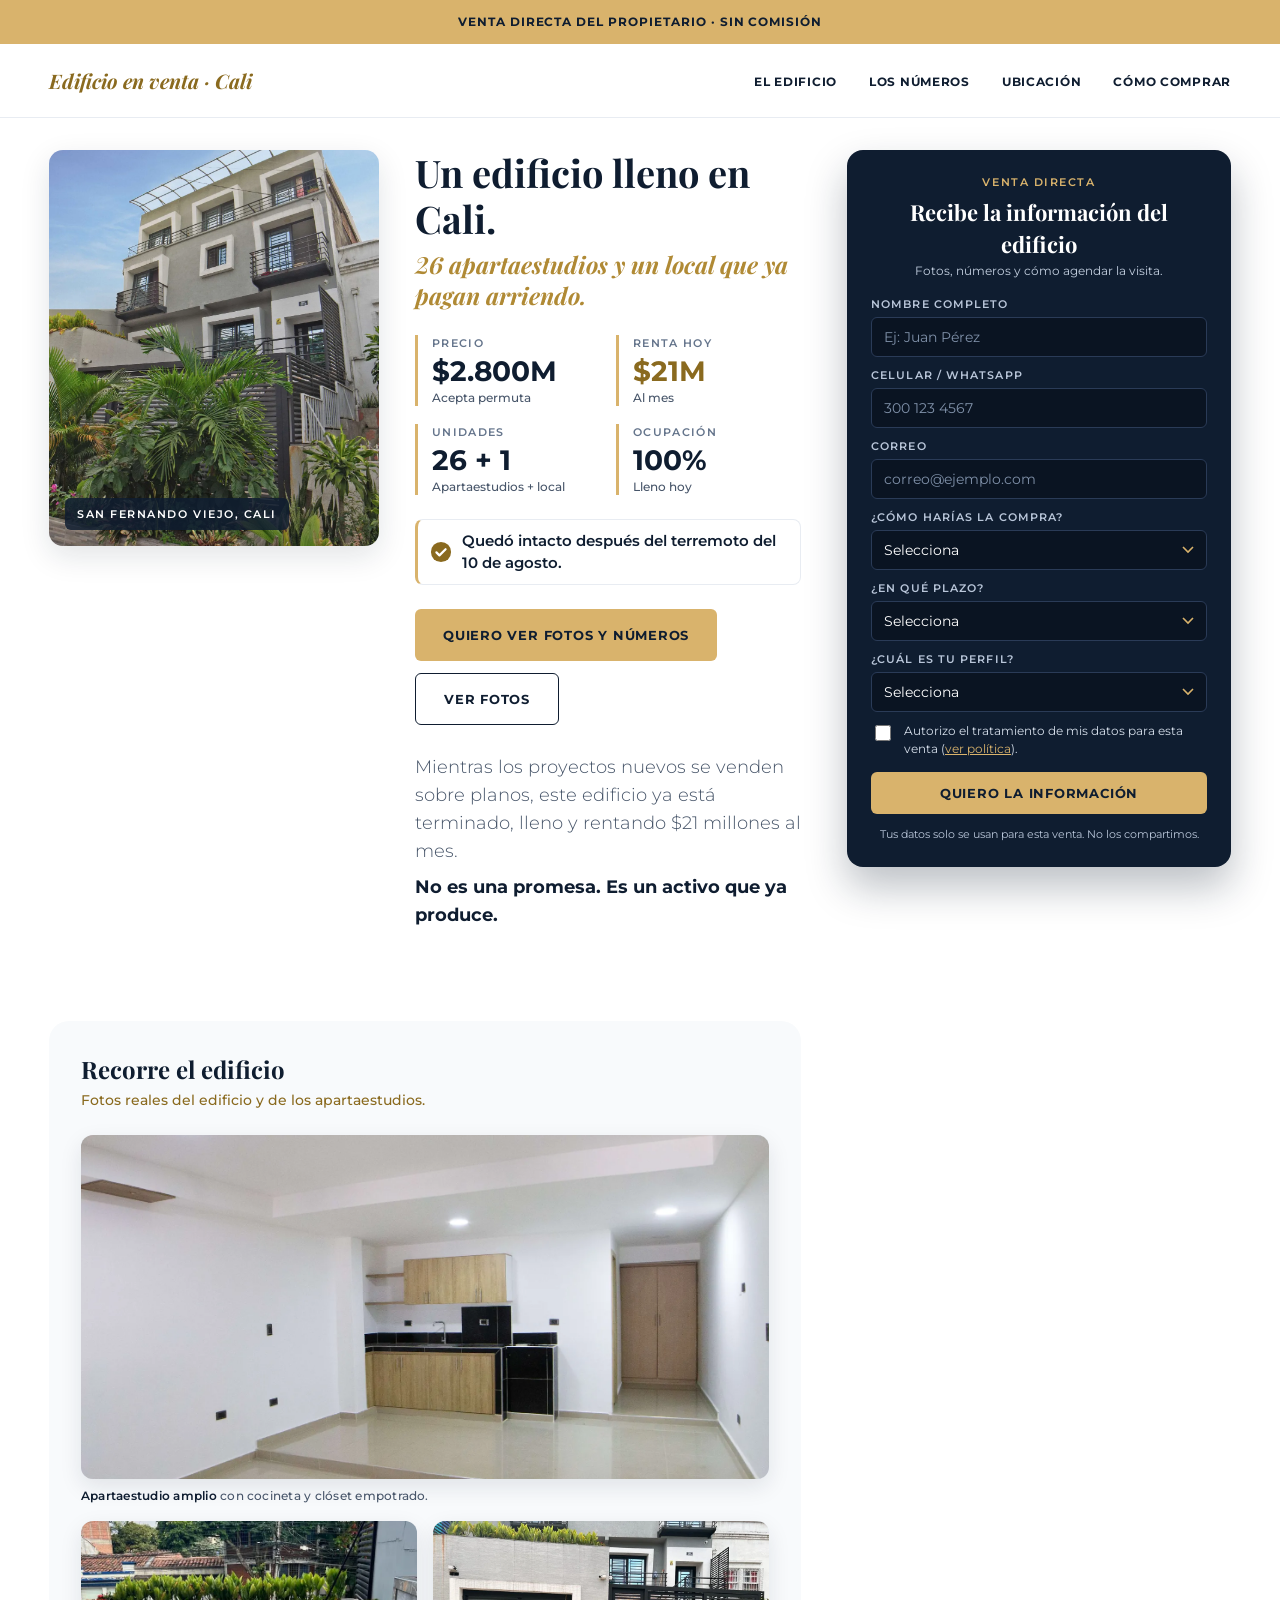
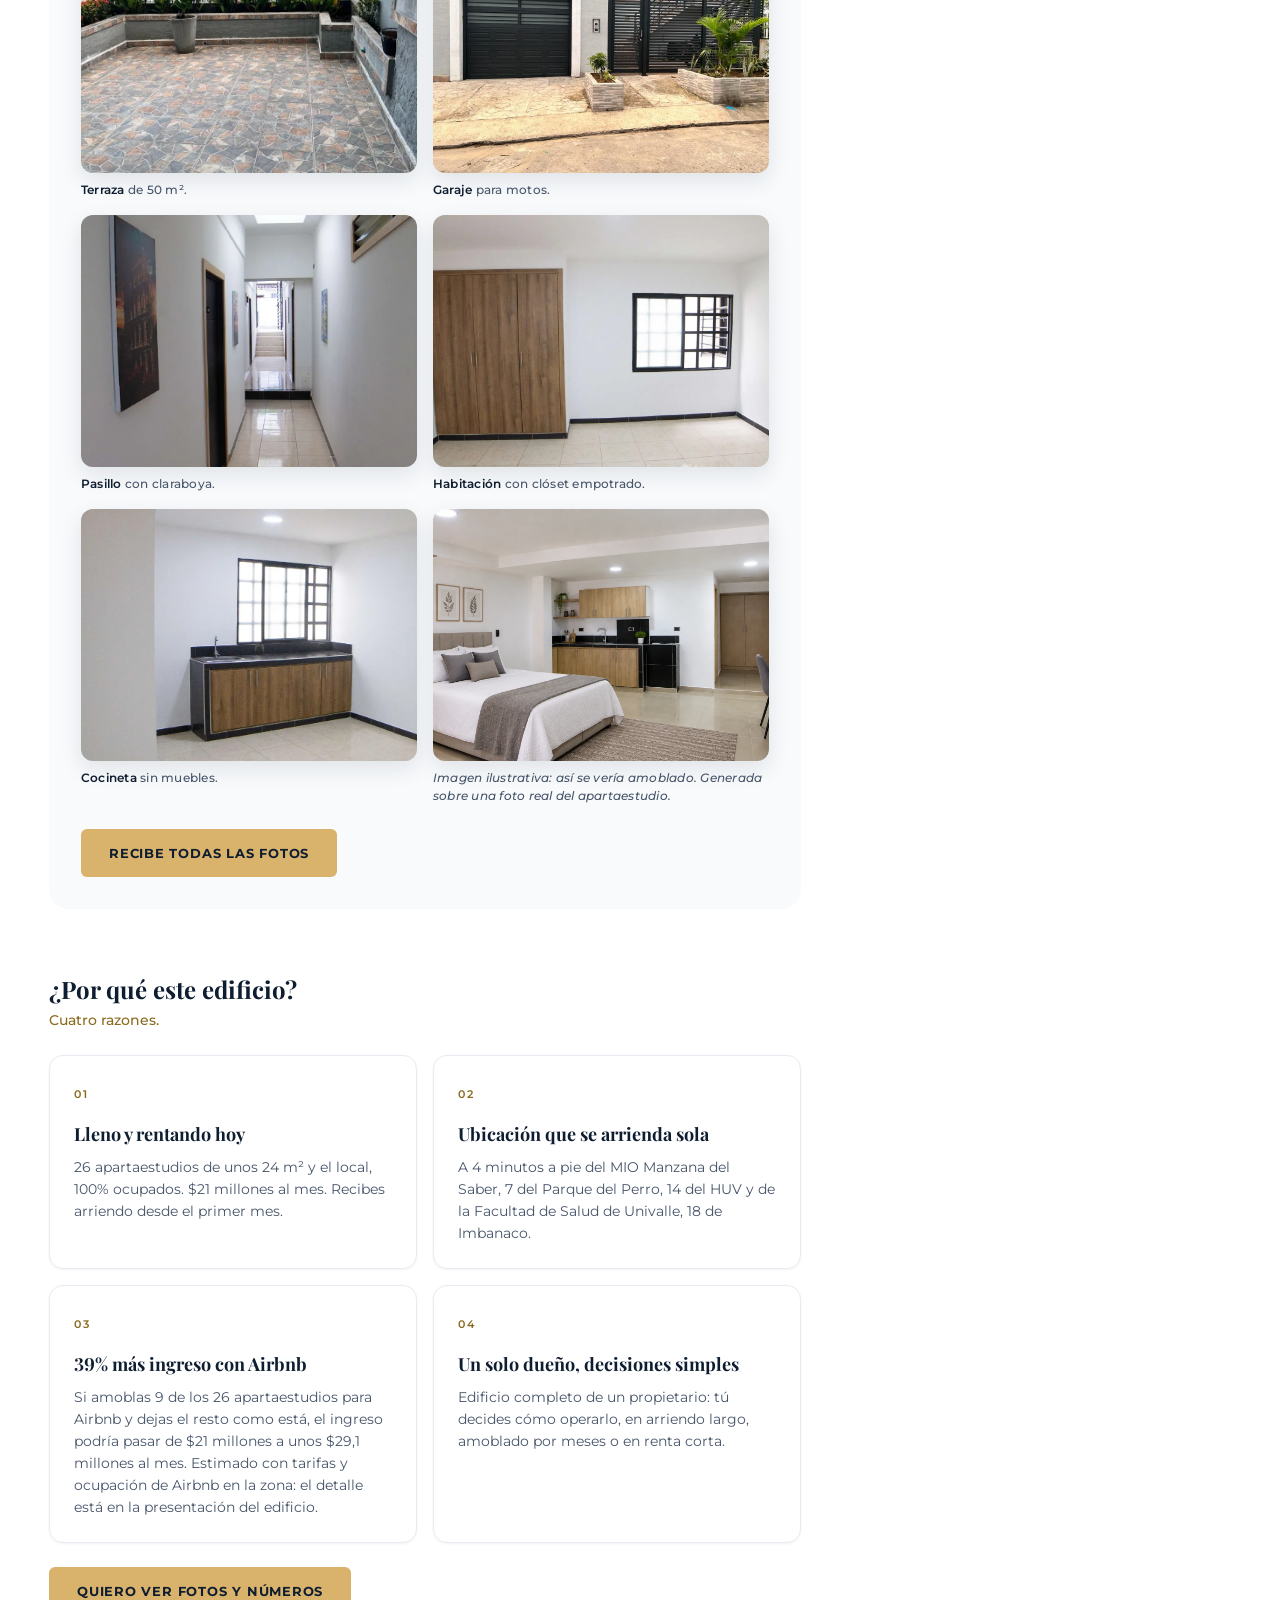
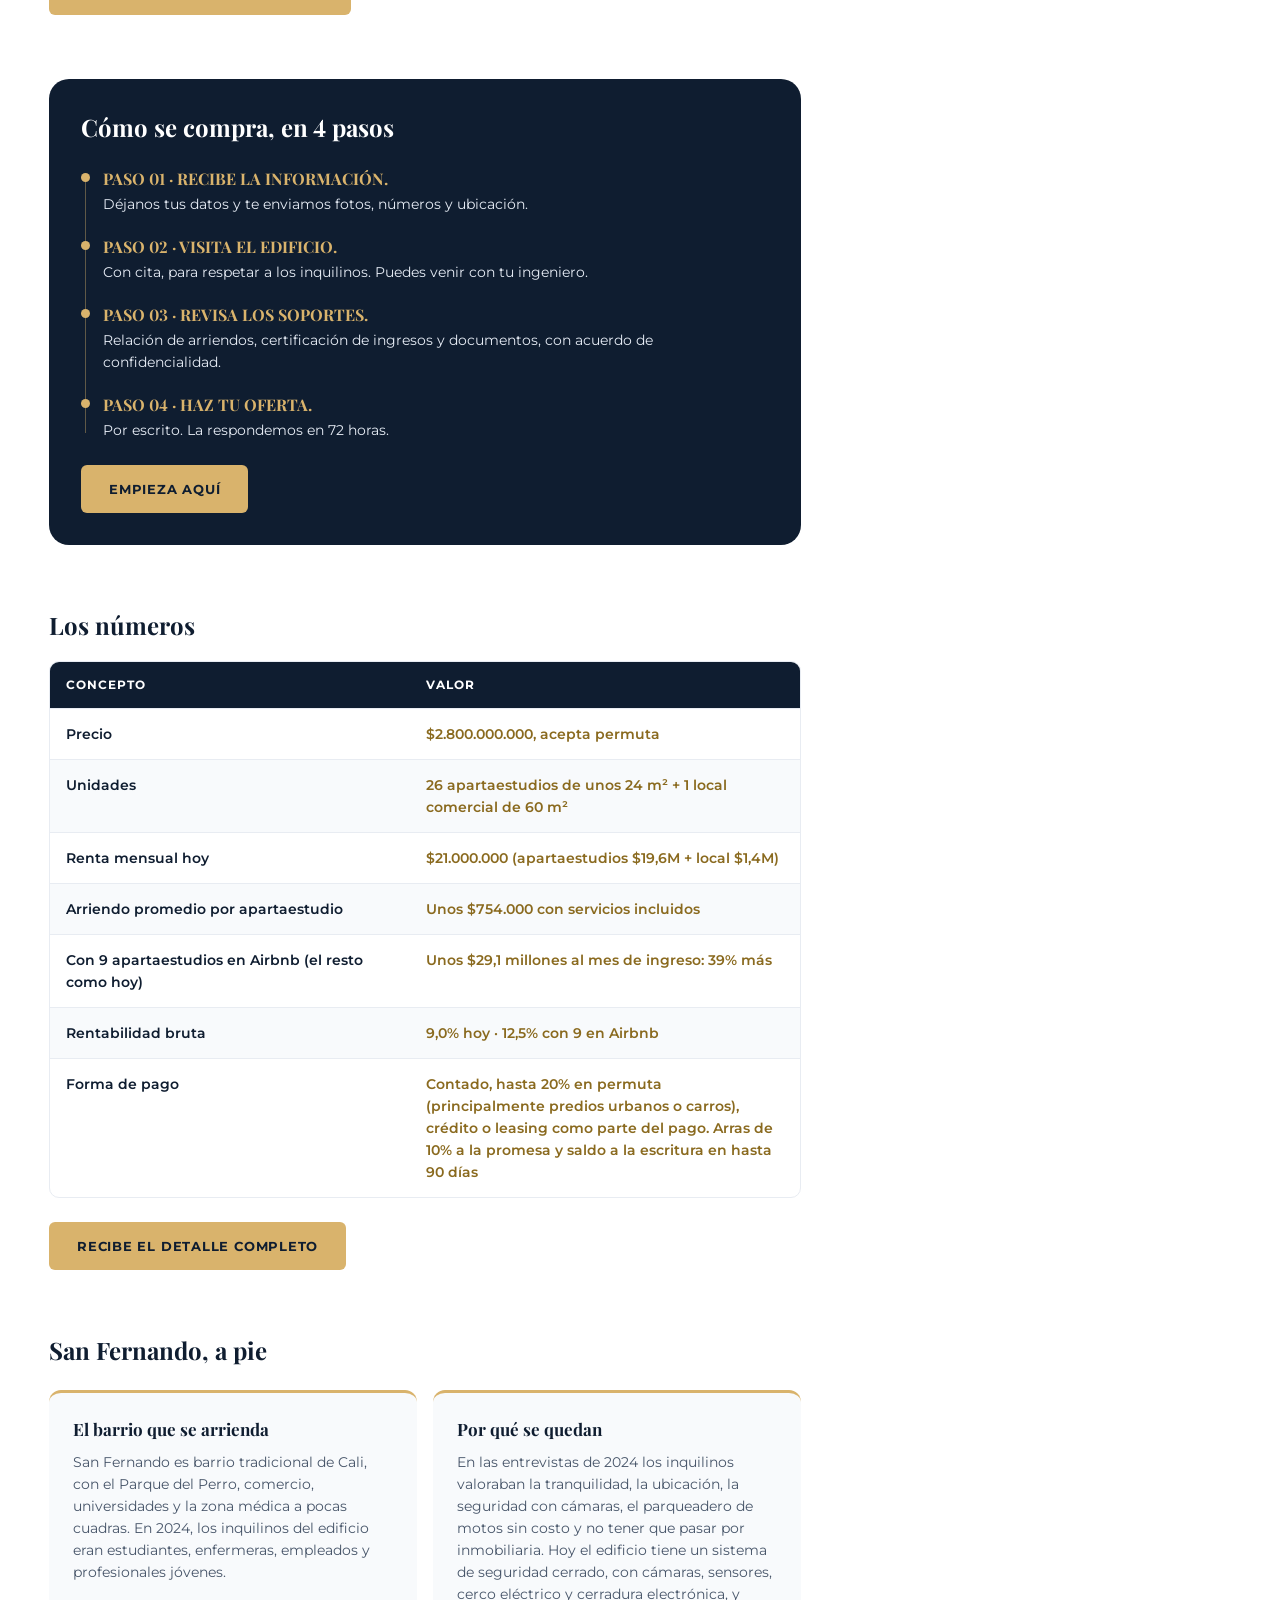
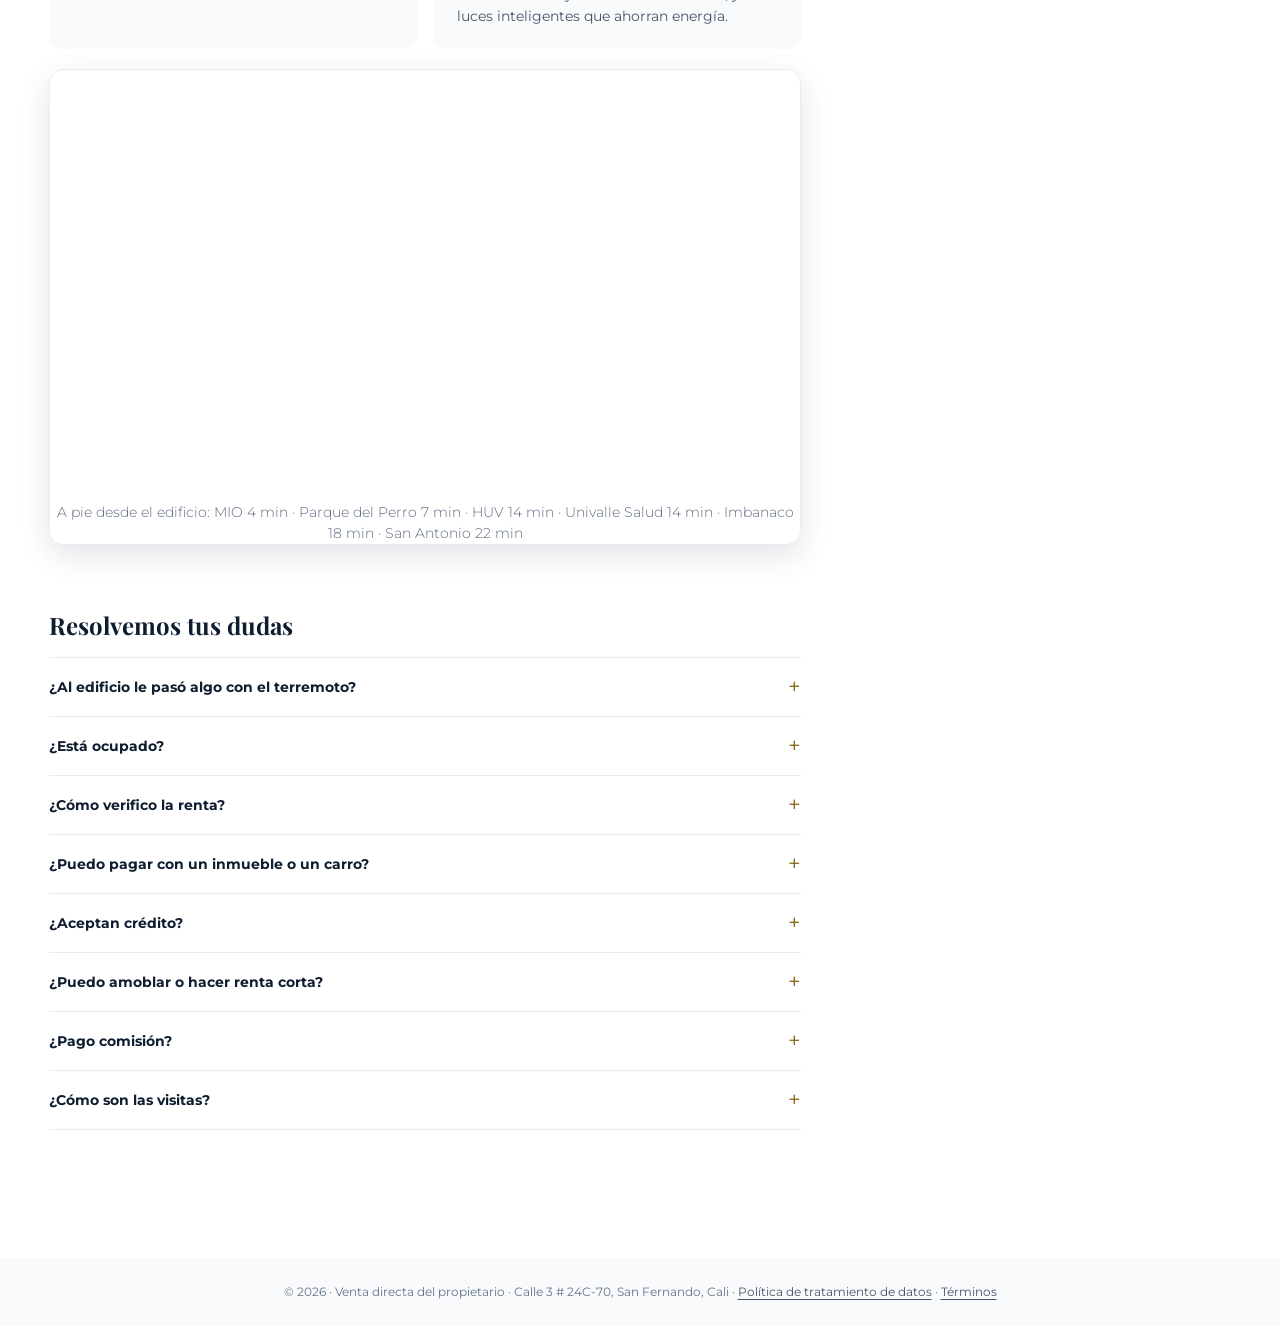
==== commit 6bedc98d: "QA 31-oct: OG para WhatsApp, botones y barra en celular, validación de nombre y celular, leyenda del" ====
--- a/index.html
+++ b/index.html
@@ -1,270 +1,280 @@
-<!doctype html>
-<html lang="es-CO">
-<head>
-<meta charset="utf-8">
-<meta name="viewport" content="width=device-width, initial-scale=1">
-<title>Edificio lleno en San Fernando, Cali · Venta directa</title>
-<meta name="description" content="26 apartaestudios + 1 local comercial, 100% ocupado, $21 millones de renta al mes. Venta directa del propietario en San Fernando, Cali.">
-<meta name="robots" content="noindex">
-<link rel="preconnect" href="https://fonts.googleapis.com">
-<link rel="preconnect" href="https://fonts.gstatic.com" crossorigin>
-<link href="https://fonts.googleapis.com/css2?family=Montserrat:wght@300;400;500;600;700&family=Playfair+Display:ital,wght@0,700;1,700&display=swap" rel="stylesheet">
-<link rel="stylesheet" href="assets/styles.css">
-<link rel="icon" href="data:image/svg+xml,%3Csvg xmlns='http://www.w3.org/2000/svg' viewBox='0 0 32 32'%3E%3Crect width='32' height='32' rx='6' fill='%230f1d30'/%3E%3Cpath d='M8 24V12l8-6 8 6v12z' fill='none' stroke='%23d9b36c' stroke-width='2'/%3E%3C/svg%3E">
-<!-- Meta Pixel · dataset "Edificio San Fernando · Landing" (finan.taxi) -->
-<script>
-!function(f,b,e,v,n,t,s){if(f.fbq)return;n=f.fbq=function(){n.callMethod?n.callMethod.apply(n,arguments):n.queue.push(arguments)};if(!f._fbq)f._fbq=n;n.push=n;n.loaded=!0;n.version='2.0';n.queue=[];t=b.createElement(e);t.async=!0;t.src=v;s=b.getElementsByTagName(e)[0];s.parentNode.insertBefore(t,s)}(window,document,'script','https://connect.facebook.net/en_US/fbevents.js');
-fbq('init','2694679924367626');fbq('track','PageView');
-</script>
-<noscript><img height="1" width="1" style="display:none" alt="" src="https://www.facebook.com/tr?id=2694679924367626&amp;ev=PageView&amp;noscript=1"></noscript>
-</head>
-<body>
-
-<div class="topbar">Venta directa del propietario · Sin comisión</div>
-
-<header class="nav">
-  <div class="in">
-    <a class="brand" href="#top">Edificio en venta · Cali</a>
-    <button class="burger" type="button" aria-label="Abrir menú" aria-expanded="false" aria-controls="menu">
-      <svg width="24" height="24" viewBox="0 0 24 24" fill="none" stroke="currentColor" stroke-width="2" stroke-linecap="round"><path d="M4 7h16M4 12h16M4 17h16"/></svg>
-    </button>
-    <ul id="menu">
-      <li><a class="l" href="#edificio">El edificio</a></li>
-      <li><a class="l" href="#numeros">Los números</a></li>
-      <li><a class="l" href="#ubicacion">Ubicación</a></li>
-      <li><a class="l" href="#como">Cómo comprar</a></li>
-    </ul>
-  </div>
-</header>
-
-<div class="wrap" id="top">
-  <main class="main">
-
-    <!-- Pantalla final directa (?f=c, ?f=r, ?f=e) -->
-    <div class="pant-top" id="pantalla-top" hidden></div>
-
-    <!-- Hero -->
-    <section class="hero" id="hero">
-      <figure class="hero-foto">
-        <img src="assets/fachada.webp" width="1100" height="1536" alt="Fachada del edificio en San Fernando Viejo, Cali" fetchpriority="high" decoding="async">
-        <figcaption class="hero-tag">San Fernando Viejo, Cali</figcaption>
-      </figure>
-      <h1>Un edificio lleno en Cali.<em>26 apartaestudios y un local que ya pagan arriendo.</em></h1>
-      <dl class="kpis">
-        <div><dt>Precio</dt><dd>$2.800M</dd><p>Acepta permuta</p></div>
-        <div><dt>Renta hoy</dt><dd class="hi">$21M</dd><p>Al mes</p></div>
-        <div><dt>Unidades</dt><dd>26 + 1</dd><p>Apartaestudios + local</p></div>
-        <div><dt>Ocupación</dt><dd>100%</dd><p>Lleno hoy</p></div>
-      </dl>
-      <p class="sello"><svg viewBox="0 0 24 24" width="22" height="22" aria-hidden="true"><circle cx="12" cy="12" r="11" fill="currentColor"/><path d="M7 12.4l3.3 3.3L17 9" fill="none" stroke="#fff" stroke-width="2.4" stroke-linecap="round" stroke-linejoin="round"/></svg><span>Quedó intacto después del terremoto del 10 de agosto.</span></p>
-      <div class="ctas">
-        <a class="btn cta" href="#formulario" id="cta-hero">Quiero ver fotos y números</a>
-        <a class="btn ghost" href="#edificio">Ver fotos</a>
-      </div>
-      <p class="lead">Mientras los proyectos nuevos se venden sobre planos, este edificio ya está terminado, lleno y rentando $21 millones al mes.</p>
-      <p class="lead-strong">No es una promesa. Es un activo que ya produce.</p>
-    </section>
-
-    <!-- Galería -->
-    <section id="edificio">
-      <div class="card-soft">
-        <h2>Recorre el edificio</h2>
-        <p class="sub">Fotos reales del edificio y de los apartaestudios.</p>
-        <div class="galeria">
-          <figure class="wide">
-            <div class="ph"><img src="assets/interior-amplio.webp" width="1600" height="917" loading="lazy" decoding="async" alt="Apartaestudio amplio con cocineta y clóset, vacío"></div>
-            <figcaption><b>Apartaestudio amplio</b> con cocineta y clóset empotrado.</figcaption>
-          </figure>
-          <figure>
-            <div class="ph"><img src="assets/terraza.webp" width="768" height="1024" loading="lazy" decoding="async" alt="Terraza del edificio con piso de piedra y jardineras"></div>
-            <figcaption><b>Terraza</b> de 50 m².</figcaption>
-          </figure>
-          <figure>
-            <div class="ph"><img src="assets/garaje.webp" width="1024" height="768" loading="lazy" decoding="async" alt="Garaje del edificio con portón negro"></div>
-            <figcaption><b>Garaje</b> para motos.</figcaption>
-          </figure>
-          <figure>
-            <div class="ph"><img src="assets/pasillo.webp" width="900" height="1370" loading="lazy" decoding="async" alt="Pasillo con claraboya y piso de porcelanato"></div>
-            <figcaption><b>Pasillo</b> con claraboya.</figcaption>
-          </figure>
-          <figure>
-            <div class="ph"><img src="assets/habitacion-closet.webp" width="1200" height="800" loading="lazy" decoding="async" alt="Habitación con clóset empotrado y ventana"></div>
-            <figcaption><b>Habitación</b> con clóset empotrado.</figcaption>
-          </figure>
-          <figure>
-            <div class="ph"><img src="assets/cocineta.webp" width="900" height="1135" loading="lazy" decoding="async" alt="Cocineta sin muebles con mesón negro y ventana"></div>
-            <figcaption><b>Cocineta</b> sin muebles.</figcaption>
-          </figure>
-          <figure>
-            <div class="ph"><img src="assets/render-amoblado.webp" width="1600" height="916" loading="lazy" decoding="async" alt="Imagen ilustrativa de un apartaestudio amoblado"></div>
-            <figcaption class="rotulo">Imagen ilustrativa: así se vería amoblado. Generada sobre una foto real del apartaestudio.</figcaption>
-          </figure>
-        </div>
-        <a class="btn cta-sec" href="#formulario">Recibe todas las fotos</a>
-      </div>
-    </section>
-
-    <!-- Cuatro pilares -->
-    <section class="pilares" id="razones">
-      <h2>¿Por qué este edificio?</h2>
-      <p class="sub">Cuatro razones con números.</p>
-      <div class="grid4">
-        <article class="pcard">
-          <span class="eyebrow">01</span>
-          <h3>Lleno y rentando hoy</h3>
-          <p>26 apartaestudios de unos 24 m² y el local, 100% ocupados. $21 millones al mes. Recibes arriendo desde el primer mes.</p>
-        </article>
-        <article class="pcard">
-          <span class="eyebrow">02</span>
-          <h3>Ubicación que se arrienda sola</h3>
-          <p>A 4 minutos a pie del MIO Manzana del Saber, 7 del Parque del Perro, 14 del HUV y de la Facultad de Salud de Univalle, 18 de Imbanaco.</p>
-        </article>
-        <article class="pcard">
-          <span class="eyebrow">03</span>
-          <h3>39% más ingreso con Airbnb</h3>
-          <p>Si amoblas 9 de los 26 apartaestudios para Airbnb y dejas el resto como está, el ingreso podría pasar de $21 millones a unos $29,1 millones al mes. Estimado con tarifas y ocupación de Airbnb en la zona: mira el detalle en Los números.</p>
-        </article>
-        <article class="pcard">
-          <span class="eyebrow">04</span>
-          <h3>Un solo dueño, decisiones simples</h3>
-          <p>Edificio completo de un propietario: tú decides cómo operarlo, en arriendo largo, amoblado por meses o en renta corta.</p>
-        </article>
-      </div>
-      <a class="btn cta-sec" href="#formulario">Quiero ver fotos y números</a>
-    </section>
-
-    <!-- Cómo se compra -->
-    <section class="pasos" id="como">
-      <h2>Cómo se compra, en 4 pasos</h2>
-      <ol class="tl">
-        <li><h3>Paso 01 · Recibe la información.</h3><p>Déjanos tus datos y te enviamos fotos, números y ubicación.</p></li>
-        <li><h3>Paso 02 · Visita el edificio.</h3><p>Con cita, para respetar a los inquilinos. Puedes venir con tu ingeniero.</p></li>
-        <li><h3>Paso 03 · Revisa los soportes.</h3><p>Relación de arriendos, certificación de ingresos y documentos, con acuerdo de confidencialidad.</p></li>
-        <li><h3>Paso 04 · Haz tu oferta.</h3><p>Por escrito. La respondemos en 72 horas.</p></li>
-      </ol>
-      <a class="btn cta-sec" href="#formulario">Empieza aquí</a>
-    </section>
-
-    <!-- Los números -->
-    <section id="numeros">
-      <h2>Los números</h2>
-      <table class="tabla">
-        <thead><tr><th scope="col">Concepto</th><th scope="col">Valor</th></tr></thead>
-        <tbody>
-          <tr><td>Precio</td><td>$2.800.000.000, acepta permuta</td></tr>
-          <tr><td>Unidades</td><td>26 apartaestudios de unos 24 m² + 1 local comercial de 60 m²</td></tr>
-          <tr><td>Renta mensual hoy</td><td>$21.000.000 (apartaestudios $19,6M + local $1,4M)</td></tr>
-          <tr><td>Arriendo promedio por apartaestudio</td><td>Unos $754.000 con servicios incluidos</td></tr>
-          <tr><td>Con 9 apartaestudios en Airbnb (el resto como hoy)</td><td>Unos $29,1 millones al mes de ingreso: 39% más</td></tr>
-          <tr><td>Rentabilidad bruta</td><td>9,0% hoy · 12,5% con 9 en Airbnb</td></tr>
-          <tr><td>Forma de pago</td><td>Contado, hasta 20% en permuta (principalmente predios urbanos o carros), crédito o leasing como parte del pago. Arras de 10% a la promesa y saldo a la escritura en hasta 90 días</td></tr>
-        </tbody>
-      </table>
-      <a class="btn cta-sec" href="#formulario">Recibe el detalle completo</a>
-    </section>
-
-    <!-- San Fernando, a pie -->
-    <section id="ubicacion">
-      <h2>San Fernando, a pie</h2>
-      <div class="dos">
-        <article class="ncard">
-          <h3>El barrio que se arrienda</h3>
-          <p>San Fernando es barrio tradicional de Cali, con el Parque del Perro, comercio, universidades y la zona médica a pocas cuadras. En 2024, los inquilinos del edificio eran estudiantes, enfermeras, empleados y profesionales jóvenes.</p>
-        </article>
-        <article class="ncard">
-          <h3>Por qué se quedan</h3>
-          <p>En las entrevistas de 2024 los inquilinos valoraban la tranquilidad, la ubicación, la seguridad con cámaras, el parqueadero de motos sin costo y no tener que pasar por inmobiliaria. Hoy el edificio tiene un sistema de seguridad cerrado, con cámaras, sensores, cerco eléctrico y cerradura electrónica, y luces inteligentes que ahorran energía.</p>
-        </article>
-      </div>
-      <figure class="mapa">
-        <picture>
-          <source media="(max-width:980px)" srcset="assets/mapa-1080.webp" width="1080" height="1350">
-          <img src="assets/mapa-1600.webp" width="1600" height="900" loading="lazy" decoding="async" alt="Mapa de tiempos a pie desde el edificio: MIO 4 min, Parque del Perro 7, HUV 14, Univalle Facultad de Salud 14, Imbanaco 18, San Antonio 22">
-        </picture>
-      </figure>
-    </section>
-
-    <!-- FAQ -->
-    <section id="faq">
-      <h2>Resolvemos tus dudas</h2>
-      <div class="faq">
-        <details><summary>¿Al edificio le pasó algo con el terremoto?</summary><p>No. Quedó intacto después del terremoto del 10 de agosto y sigue arrendado completo. No se vende por eso. Si quieres comprobarlo, ven a la visita con tu ingeniero.</p></details>
-        <details><summary>¿Está ocupado?</summary><p>Sí. Los 26 apartaestudios y el local están arrendados. Se vende con sus inquilinos y sus contratos.</p></details>
-        <details><summary>¿Cómo verifico la renta?</summary><p>A los compradores calificados les entregamos la relación de arriendos, la certificación de ingresos del contador y una carta firmada por cada inquilino con su canon. Entre la promesa y la escritura puedes verificar todo.</p></details>
-        <details><summary>¿Puedo pagar con un inmueble o un carro?</summary><p>Sí, hasta el 20% del precio en permuta, principalmente con predios urbanos o carros, y con avalúo independiente.</p></details>
-        <details><summary>¿Aceptan crédito?</summary><p>Sí, como parte del pago, junto con contado o permuta.</p></details>
-        <details><summary>¿Puedo amoblar o hacer renta corta?</summary><p>Sí. El edificio es de un solo propietario, así que tú decides cómo operarlo. Con 9 apartaestudios en Airbnb el ingreso podría subir unos 39% (detalle en Los números). La renta de menos de 30 días exige Registro Nacional de Turismo y depende del uso del suelo del predio: te entregamos el certificado.</p></details>
-        <details><summary>¿Pago comisión?</summary><p>No. Es venta directa del propietario. Si llegas con una inmobiliaria, ella se entiende con el propietario.</p></details>
-        <details><summary>¿Cómo son las visitas?</summary><p>Con cita, para respetar a los inquilinos. Déjanos tus datos y te escribimos para agendarla.</p></details>
-      </div>
-    </section>
-
-  </main>
-
-  <!-- Formulario: sticky a la derecha en escritorio, al final en celular -->
-  <aside class="aside" id="formulario">
-    <div class="fcard" id="fcard">
-      <div id="fbody">
-        <span class="eyebrow">Venta directa</span>
-        <h2>Recibe la información del edificio</h2>
-        <p class="fsub">Fotos, números y cómo agendar la visita.</p>
-        <form class="f" id="form" novalidate>
-          <div class="ferr" id="ferr" role="alert" hidden></div>
-          <div class="fld"><label class="l" for="f-nombre">Nombre completo</label>
-            <input type="text" id="f-nombre" name="nombre" autocomplete="name" placeholder="Ej: Juan Pérez" minlength="5" required></div>
-          <div class="fld"><label class="l" for="f-celular">Celular / WhatsApp</label>
-            <input type="tel" id="f-celular" name="celular" autocomplete="tel" inputmode="tel" placeholder="300 123 4567"
-              pattern="(\+?57[ \-]?)?3[0-9]{2}[ \-]?[0-9]{3}[ \-]?[0-9]{4}" title="Celular colombiano de 10 dígitos, por ejemplo 300 123 4567" required></div>
-          <div class="fld"><label class="l" for="f-correo">Correo</label>
-            <input type="email" id="f-correo" name="correo" autocomplete="email" inputmode="email" placeholder="correo@ejemplo.com"
-              pattern="[^\s@]+@[^\s@]+\.[^\s@]{2,}" title="Escribe un correo válido, por ejemplo nombre@correo.com" required></div>
-          <div class="fld"><label class="l" for="f-compra">¿Cómo harías la compra?</label>
-            <select id="f-compra" name="compra" required>
-              <option value="" selected disabled>Selecciona</option>
-              <option>De contado</option>
-              <option>Contado más un inmueble en permuta</option>
-              <option>Con crédito o leasing ya aprobado</option>
-              <option>Todavía estoy explorando</option>
-            </select></div>
-          <div class="fld"><label class="l" for="f-plazo">¿En qué plazo?</label>
-            <select id="f-plazo" name="plazo" required>
-              <option value="" selected disabled>Selecciona</option>
-              <option>En los próximos 3 meses</option>
-              <option>Entre 3 y 6 meses</option>
-              <option>Más adelante</option>
-            </select></div>
-          <div class="fld"><label class="l" for="f-perfil">¿Cuál es tu perfil?</label>
-            <select id="f-perfil" name="perfil" required>
-              <option value="" selected disabled>Selecciona</option>
-              <option>Inversionista que compra para rentar</option>
-              <option>Opero renta corta, coliving o amoblados</option>
-              <option>Inmobiliaria o asesor</option>
-              <option>Otro</option>
-            </select></div>
-          <input type="hidden" id="f-origen" name="origen" value="">
-          <div class="chk">
-            <input type="checkbox" id="f-autorizacion" name="autorizacion" required>
-            <label for="f-autorizacion">Autorizo el tratamiento de mis datos para esta venta (<a href="politica-datos.html" target="_blank" rel="noopener">ver política</a>).</label>
-          </div>
-          <button class="btn" type="submit" id="fbtn">Quiero la información</button>
-        </form>
-        <p class="fine">Tus datos solo se usan para esta venta. No los compartimos.</p>
-      </div>
-      <div id="fpant" hidden></div>
-    </div>
-  </aside>
-</div>
-
-<div class="barra-cta" id="barra-cta" hidden>
-  <div class="bc-t"><b>$2.800M</b><span>Edificio lleno · San Fernando</span></div>
-  <a class="btn" href="#formulario">Pide la información</a>
-</div>
-
-<footer class="foot">
-  <p style="margin:0">© 2026 · Venta directa del propietario · Calle 3 # 24C-70, San Fernando, Cali · <a href="politica-datos.html">Política de tratamiento de datos</a> · <a href="terminos.html">Términos</a></p>
-</footer>
-
-<script src="config.js"></script>
-<script src="assets/app.js"></script>
-</body>
-</html>
+<!doctype html>
+<html lang="es-CO">
+<head>
+<meta charset="utf-8">
+<meta name="viewport" content="width=device-width, initial-scale=1">
+<meta property="og:type" content="website">
+<meta property="og:locale" content="es_CO">
+<meta property="og:url" content="https://wsinversiones.com/">
+<meta property="og:title" content="Edificio lleno en San Fernando, Cali · Venta directa">
+<meta property="og:description" content="26 apartaestudios + 1 local, 100% ocupado, $21 millones de renta al mes. Precio $2.800 millones, acepta permuta. Venta directa del propietario.">
+<meta property="og:image" content="https://wsinversiones.com/assets/og-fachada.jpg">
+<meta property="og:image:width" content="1200">
+<meta property="og:image:height" content="630">
+<meta name="twitter:card" content="summary_large_image">
+<title>Edificio lleno en San Fernando, Cali · Venta directa</title>
+<meta name="description" content="26 apartaestudios + 1 local comercial, 100% ocupado, $21 millones de renta al mes. Venta directa del propietario en San Fernando, Cali.">
+<meta name="robots" content="noindex">
+<link rel="preconnect" href="https://fonts.googleapis.com">
+<link rel="preconnect" href="https://fonts.gstatic.com" crossorigin>
+<link href="https://fonts.googleapis.com/css2?family=Montserrat:wght@300;400;500;600;700&family=Playfair+Display:ital,wght@0,700;1,700&display=swap" rel="stylesheet">
+<link rel="stylesheet" href="assets/styles.css">
+<link rel="icon" href="data:image/svg+xml,%3Csvg xmlns='http://www.w3.org/2000/svg' viewBox='0 0 32 32'%3E%3Crect width='32' height='32' rx='6' fill='%230f1d30'/%3E%3Cpath d='M8 24V12l8-6 8 6v12z' fill='none' stroke='%23d9b36c' stroke-width='2'/%3E%3C/svg%3E">
+<!-- Meta Pixel · dataset "Edificio San Fernando · Landing" (finan.taxi) -->
+<script>
+!function(f,b,e,v,n,t,s){if(f.fbq)return;n=f.fbq=function(){n.callMethod?n.callMethod.apply(n,arguments):n.queue.push(arguments)};if(!f._fbq)f._fbq=n;n.push=n;n.loaded=!0;n.version='2.0';n.queue=[];t=b.createElement(e);t.async=!0;t.src=v;s=b.getElementsByTagName(e)[0];s.parentNode.insertBefore(t,s)}(window,document,'script','https://connect.facebook.net/en_US/fbevents.js');
+fbq('init','2694679924367626');fbq('track','PageView');
+</script>
+<noscript><img height="1" width="1" style="display:none" alt="" src="https://www.facebook.com/tr?id=2694679924367626&amp;ev=PageView&amp;noscript=1"></noscript>
+</head>
+<body>
+
+<div class="topbar">Venta directa del propietario · Sin comisión</div>
+
+<header class="nav">
+  <div class="in">
+    <a class="brand" href="#top">Edificio en venta · Cali</a>
+    <button class="burger" type="button" aria-label="Abrir menú" aria-expanded="false" aria-controls="menu">
+      <svg width="24" height="24" viewBox="0 0 24 24" fill="none" stroke="currentColor" stroke-width="2" stroke-linecap="round"><path d="M4 7h16M4 12h16M4 17h16"/></svg>
+    </button>
+    <ul id="menu">
+      <li><a class="l" href="#edificio">El edificio</a></li>
+      <li><a class="l" href="#numeros">Los números</a></li>
+      <li><a class="l" href="#ubicacion">Ubicación</a></li>
+      <li><a class="l" href="#como">Cómo comprar</a></li>
+    </ul>
+  </div>
+</header>
+
+<div class="wrap" id="top">
+  <main class="main">
+
+    <!-- Pantalla final directa (?f=c, ?f=r, ?f=e) -->
+    <div class="pant-top" id="pantalla-top" hidden></div>
+
+    <!-- Hero -->
+    <section class="hero" id="hero">
+      <figure class="hero-foto">
+        <img src="assets/fachada.webp" width="1100" height="1536" alt="Fachada del edificio en San Fernando Viejo, Cali" fetchpriority="high" decoding="async">
+        <figcaption class="hero-tag">San Fernando Viejo, Cali</figcaption>
+      </figure>
+      <h1>Un edificio lleno en Cali.<em>26 apartaestudios y un local que ya pagan arriendo.</em></h1>
+      <dl class="kpis">
+        <div><dt>Precio</dt><dd>$2.800M</dd><p>Acepta permuta</p></div>
+        <div><dt>Renta hoy</dt><dd class="hi">$21M</dd><p>Al mes</p></div>
+        <div><dt>Unidades</dt><dd>26 + 1</dd><p>Apartaestudios + local</p></div>
+        <div><dt>Ocupación</dt><dd>100%</dd><p>Lleno hoy</p></div>
+      </dl>
+      <p class="sello"><svg viewBox="0 0 24 24" width="22" height="22" aria-hidden="true"><circle cx="12" cy="12" r="11" fill="currentColor"/><path d="M7 12.4l3.3 3.3L17 9" fill="none" stroke="#fff" stroke-width="2.4" stroke-linecap="round" stroke-linejoin="round"/></svg><span>Quedó intacto después del terremoto del 10 de agosto.</span></p>
+      <div class="ctas">
+        <a class="btn cta" href="#formulario" id="cta-hero">Quiero ver fotos y números</a>
+        <a class="btn ghost" href="#edificio">Ver fotos</a>
+      </div>
+      <p class="lead">Mientras los proyectos nuevos se venden sobre planos, este edificio ya está terminado, lleno y rentando $21 millones al mes.</p>
+      <p class="lead-strong">No es una promesa. Es un activo que ya produce.</p>
+    </section>
+
+    <!-- Galería -->
+    <section id="edificio">
+      <div class="card-soft">
+        <h2>Recorre el edificio</h2>
+        <p class="sub">Fotos reales del edificio y de los apartaestudios.</p>
+        <div class="galeria">
+          <figure class="wide">
+            <div class="ph"><img src="assets/interior-amplio.webp" width="1600" height="917" loading="lazy" decoding="async" alt="Apartaestudio amplio con cocineta y clóset, vacío"></div>
+            <figcaption><b>Apartaestudio amplio</b> con cocineta y clóset empotrado.</figcaption>
+          </figure>
+          <figure>
+            <div class="ph"><img src="assets/terraza.webp" width="768" height="1024" loading="lazy" decoding="async" alt="Terraza del edificio con piso de piedra y jardineras"></div>
+            <figcaption><b>Terraza</b> de 50 m².</figcaption>
+          </figure>
+          <figure>
+            <div class="ph"><img src="assets/garaje.webp" width="1024" height="768" loading="lazy" decoding="async" alt="Garaje del edificio con portón negro"></div>
+            <figcaption><b>Garaje</b> para motos.</figcaption>
+          </figure>
+          <figure>
+            <div class="ph"><img src="assets/pasillo.webp" width="900" height="1370" loading="lazy" decoding="async" alt="Pasillo con claraboya y piso de porcelanato"></div>
+            <figcaption><b>Pasillo</b> con claraboya.</figcaption>
+          </figure>
+          <figure>
+            <div class="ph"><img src="assets/habitacion-closet.webp" width="1200" height="800" loading="lazy" decoding="async" alt="Habitación con clóset empotrado y ventana"></div>
+            <figcaption><b>Habitación</b> con clóset empotrado.</figcaption>
+          </figure>
+          <figure>
+            <div class="ph"><img src="assets/cocineta.webp" width="900" height="1135" loading="lazy" decoding="async" alt="Cocineta sin muebles con mesón negro y ventana"></div>
+            <figcaption><b>Cocineta</b> sin muebles.</figcaption>
+          </figure>
+          <figure>
+            <div class="ph"><img src="assets/render-amoblado.webp" width="1600" height="916" loading="lazy" decoding="async" alt="Imagen ilustrativa de un apartaestudio amoblado"></div>
+            <figcaption class="rotulo">Imagen ilustrativa: así se vería amoblado. Generada sobre una foto real del apartaestudio.</figcaption>
+          </figure>
+        </div>
+        <a class="btn cta-sec" href="#formulario">Recibe todas las fotos</a>
+      </div>
+    </section>
+
+    <!-- Cuatro pilares -->
+    <section class="pilares" id="razones">
+      <h2>¿Por qué este edificio?</h2>
+      <p class="sub">Cuatro razones.</p>
+      <div class="grid4">
+        <article class="pcard">
+          <span class="eyebrow">01</span>
+          <h3>Lleno y rentando hoy</h3>
+          <p>26 apartaestudios de unos 24 m² y el local, 100% ocupados. $21 millones al mes. Recibes arriendo desde el primer mes.</p>
+        </article>
+        <article class="pcard">
+          <span class="eyebrow">02</span>
+          <h3>Ubicación que se arrienda sola</h3>
+          <p>A 4 minutos a pie del MIO Manzana del Saber, 7 del Parque del Perro, 14 del HUV y de la Facultad de Salud de Univalle, 18 de Imbanaco.</p>
+        </article>
+        <article class="pcard">
+          <span class="eyebrow">03</span>
+          <h3>39% más ingreso con Airbnb</h3>
+          <p>Si amoblas 9 de los 26 apartaestudios para Airbnb y dejas el resto como está, el ingreso podría pasar de $21 millones a unos $29,1 millones al mes. Estimado con tarifas y ocupación de Airbnb en la zona: el detalle está en la presentación del edificio.</p>
+        </article>
+        <article class="pcard">
+          <span class="eyebrow">04</span>
+          <h3>Un solo dueño, decisiones simples</h3>
+          <p>Edificio completo de un propietario: tú decides cómo operarlo, en arriendo largo, amoblado por meses o en renta corta.</p>
+        </article>
+      </div>
+      <a class="btn cta-sec" href="#formulario">Quiero ver fotos y números</a>
+    </section>
+
+    <!-- Cómo se compra -->
+    <section class="pasos" id="como">
+      <h2>Cómo se compra, en 4 pasos</h2>
+      <ol class="tl">
+        <li><h3>Paso 01 · Recibe la información.</h3><p>Déjanos tus datos y te enviamos fotos, números y ubicación.</p></li>
+        <li><h3>Paso 02 · Visita el edificio.</h3><p>Con cita, para respetar a los inquilinos. Puedes venir con tu ingeniero.</p></li>
+        <li><h3>Paso 03 · Revisa los soportes.</h3><p>Relación de arriendos, certificación de ingresos y documentos, con acuerdo de confidencialidad.</p></li>
+        <li><h3>Paso 04 · Haz tu oferta.</h3><p>Por escrito. La respondemos en 72 horas.</p></li>
+      </ol>
+      <a class="btn cta-sec" href="#formulario">Empieza aquí</a>
+    </section>
+
+    <!-- Los números -->
+    <section id="numeros">
+      <h2>Los números</h2>
+      <table class="tabla">
+        <thead><tr><th scope="col">Concepto</th><th scope="col">Valor</th></tr></thead>
+        <tbody>
+          <tr><td>Precio</td><td>$2.800.000.000, acepta permuta</td></tr>
+          <tr><td>Unidades</td><td>26 apartaestudios de unos 24 m² + 1 local comercial de 60 m²</td></tr>
+          <tr><td>Renta mensual hoy</td><td>$21.000.000 (apartaestudios $19,6M + local $1,4M)</td></tr>
+          <tr><td>Arriendo promedio por apartaestudio</td><td>Unos $754.000 con servicios incluidos</td></tr>
+          <tr><td>Con 9 apartaestudios en Airbnb (el resto como hoy)</td><td>Unos $29,1 millones al mes de ingreso: 39% más</td></tr>
+          <tr><td>Rentabilidad bruta</td><td>9,0% hoy · 12,5% con 9 en Airbnb</td></tr>
+          <tr><td>Forma de pago</td><td>Contado, hasta 20% en permuta (principalmente predios urbanos o carros), crédito o leasing como parte del pago. Arras de 10% a la promesa y saldo a la escritura en hasta 90 días</td></tr>
+        </tbody>
+      </table>
+      <a class="btn cta-sec" href="#formulario">Recibe el detalle completo</a>
+    </section>
+
+    <!-- San Fernando, a pie -->
+    <section id="ubicacion">
+      <h2>San Fernando, a pie</h2>
+      <div class="dos">
+        <article class="ncard">
+          <h3>El barrio que se arrienda</h3>
+          <p>San Fernando es barrio tradicional de Cali, con el Parque del Perro, comercio, universidades y la zona médica a pocas cuadras. En 2024, los inquilinos del edificio eran estudiantes, enfermeras, empleados y profesionales jóvenes.</p>
+        </article>
+        <article class="ncard">
+          <h3>Por qué se quedan</h3>
+          <p>En las entrevistas de 2024 los inquilinos valoraban la tranquilidad, la ubicación, la seguridad con cámaras, el parqueadero de motos sin costo y no tener que pasar por inmobiliaria. Hoy el edificio tiene un sistema de seguridad cerrado, con cámaras, sensores, cerco eléctrico y cerradura electrónica, y luces inteligentes que ahorran energía.</p>
+        </article>
+      </div>
+      <figure class="mapa">
+        <picture>
+          <source media="(max-width:980px)" srcset="assets/mapa-1080.webp" width="1080" height="1350">
+          <img src="assets/mapa-1600.webp" width="1600" height="900" loading="lazy" decoding="async" alt="Mapa de tiempos a pie desde el edificio: MIO 4 min, Parque del Perro 7, HUV 14, Univalle Facultad de Salud 14, Imbanaco 18, San Antonio 22">
+        </picture>
+        <figcaption class="mapa-ley">A pie desde el edificio: MIO 4 min · Parque del Perro 7 min · HUV 14 min · Univalle Salud 14 min · Imbanaco 18 min · San Antonio 22 min</figcaption>
+      </figure>
+    </section>
+
+    <!-- FAQ -->
+    <section id="faq">
+      <h2>Resolvemos tus dudas</h2>
+      <div class="faq">
+        <details><summary>¿Al edificio le pasó algo con el terremoto?</summary><p>No. Quedó intacto después del terremoto del 10 de agosto y sigue arrendado completo. No se vende por eso. Si quieres comprobarlo, ven a la visita con tu ingeniero.</p></details>
+        <details><summary>¿Está ocupado?</summary><p>Sí. Los 26 apartaestudios y el local están arrendados. Se vende con sus inquilinos y sus contratos.</p></details>
+        <details><summary>¿Cómo verifico la renta?</summary><p>A los compradores calificados les entregamos la relación de arriendos, la certificación de ingresos del contador y una carta firmada por cada inquilino con su canon. Entre la promesa y la escritura puedes verificar todo.</p></details>
+        <details><summary>¿Puedo pagar con un inmueble o un carro?</summary><p>Sí, hasta el 20% del precio en permuta, principalmente con predios urbanos o carros, y con avalúo independiente.</p></details>
+        <details><summary>¿Aceptan crédito?</summary><p>Sí, como parte del pago, junto con contado o permuta.</p></details>
+        <details><summary>¿Puedo amoblar o hacer renta corta?</summary><p>Sí. El edificio es de un solo propietario, así que tú decides cómo operarlo. Con 9 apartaestudios en Airbnb el ingreso podría subir unos 39% (el detalle está en la presentación del edificio). La renta de menos de 30 días exige Registro Nacional de Turismo y depende del uso del suelo del predio: te entregamos el certificado.</p></details>
+        <details><summary>¿Pago comisión?</summary><p>No. Es venta directa del propietario. Si llegas con una inmobiliaria, ella se entiende con el propietario.</p></details>
+        <details><summary>¿Cómo son las visitas?</summary><p>Con cita, para respetar a los inquilinos. Déjanos tus datos y te escribimos para agendarla.</p></details>
+      </div>
+    </section>
+
+  </main>
+
+  <!-- Formulario: sticky a la derecha en escritorio, al final en celular -->
+  <aside class="aside" id="formulario">
+    <div class="fcard" id="fcard">
+      <div id="fbody">
+        <span class="eyebrow">Venta directa</span>
+        <h2>Recibe la información del edificio</h2>
+        <p class="fsub">Fotos, números y cómo agendar la visita.</p>
+        <form class="f" id="form" novalidate>
+          <div class="ferr" id="ferr" role="alert" hidden></div>
+          <div class="fld"><label class="l" for="f-nombre">Nombre completo</label>
+            <input type="text" id="f-nombre" name="nombre" autocomplete="name" placeholder="Ej: Juan Pérez" minlength="5" required></div>
+          <div class="fld"><label class="l" for="f-celular">Celular / WhatsApp</label>
+            <input type="tel" id="f-celular" name="celular" autocomplete="tel" inputmode="tel" placeholder="300 123 4567"
+              pattern="(\+?57[ \-]?)?3[0-9]{2}[ \-]?[0-9]{3}[ \-]?[0-9]{4}" title="Celular colombiano de 10 dígitos, por ejemplo 300 123 4567" required></div>
+          <div class="fld"><label class="l" for="f-correo">Correo</label>
+            <input type="email" id="f-correo" name="correo" autocomplete="email" inputmode="email" placeholder="correo@ejemplo.com"
+              pattern="[^\s@]+@[^\s@]+\.[^\s@]{2,}" title="Escribe un correo válido, por ejemplo nombre@correo.com" required></div>
+          <div class="fld"><label class="l" for="f-compra">¿Cómo harías la compra?</label>
+            <select id="f-compra" name="compra" required>
+              <option value="" selected disabled>Selecciona</option>
+              <option>De contado</option>
+              <option>Contado más un inmueble en permuta</option>
+              <option>Con crédito o leasing ya aprobado</option>
+              <option>Todavía estoy explorando</option>
+            </select></div>
+          <div class="fld"><label class="l" for="f-plazo">¿En qué plazo?</label>
+            <select id="f-plazo" name="plazo" required>
+              <option value="" selected disabled>Selecciona</option>
+              <option>En los próximos 3 meses</option>
+              <option>Entre 3 y 6 meses</option>
+              <option>Más adelante</option>
+            </select></div>
+          <div class="fld"><label class="l" for="f-perfil">¿Cuál es tu perfil?</label>
+            <select id="f-perfil" name="perfil" required>
+              <option value="" selected disabled>Selecciona</option>
+              <option>Inversionista que compra para rentar</option>
+              <option>Opero renta corta, coliving o amoblados</option>
+              <option>Inmobiliaria o asesor</option>
+              <option>Otro</option>
+            </select></div>
+          <input type="hidden" id="f-origen" name="origen" value="">
+          <div class="chk">
+            <input type="checkbox" id="f-autorizacion" name="autorizacion" required>
+            <label for="f-autorizacion">Autorizo el tratamiento de mis datos para esta venta (<a href="politica-datos.html" target="_blank" rel="noopener">ver política</a>).</label>
+          </div>
+          <button class="btn" type="submit" id="fbtn">Quiero la información</button>
+        </form>
+        <p class="fine">Tus datos solo se usan para esta venta. No los compartimos.</p>
+      </div>
+      <div id="fpant" hidden></div>
+    </div>
+  </aside>
+</div>
+
+<div class="barra-cta" id="barra-cta" hidden>
+  <div class="bc-t"><b>$2.800M</b><span>Edificio lleno · San Fernando</span></div>
+  <a class="btn" href="#formulario">Pide la información</a>
+</div>
+
+<footer class="foot">
+  <p style="margin:0">© 2026 · Venta directa del propietario · Calle 3 # 24C-70, San Fernando, Cali · <a href="politica-datos.html">Política de tratamiento de datos</a> · <a href="terminos.html">Términos</a></p>
+</footer>
+
+<script src="config.js"></script>
+<script src="assets/app.js"></script>
+</body>
+</html>
--- a/assets/styles.css
+++ b/assets/styles.css
@@ -1,278 +1,282 @@
-/* Memo online · Edificio San Fernando. Sistema calcado de Caribe Dekko (medido), paleta de la portada aprobada. */
-:root{
-  --navy:#0f1d30;
-  --navy-deep:#0a1422;
-  --navy-line:#2a3b57;
-  --gold:#d9b36c;
-  --gold-ink:#8a6a1f;      /* dorado para texto pequeño sobre claro (contraste >= 4.5) */
-  --gold-ink-lg:#b08a35;   /* dorado para titulares grandes sobre claro (contraste >= 3) */
-  --ink:#0f1d30;
-  --slate:#475569;
-  --slate-soft:#64748b;
-  --paper:#f8fafc;
-  --line:#e8ecf2;
-  --white:#fff;
-  --r-card:14px;
-  --r-btn:6px;
-}
-*{box-sizing:border-box}
-html{scroll-behavior:smooth;-webkit-text-size-adjust:100%}
-body{margin:0;font-family:'Montserrat',system-ui,-apple-system,'Segoe UI',Roboto,sans-serif;font-weight:300;font-size:18px;line-height:28px;color:var(--slate);background:var(--white);overflow-x:hidden}
-img{max-width:100%;height:auto;display:block}
-a{color:inherit}
-h1,h2,h3{font-family:'Playfair Display',Georgia,serif;font-weight:700;color:var(--ink);margin:0;font-variant-numeric:lining-nums;font-feature-settings:"lnum" 1}
-h1{font-size:48px;line-height:60px}
-h2{font-size:24px;line-height:32px}
-h3{font-size:18px;line-height:28px}
-.num,.lnum{font-variant-numeric:lining-nums}
-.sub{color:var(--gold-ink);font-size:14px;line-height:22px;font-weight:500;margin:4px 0 0}
-.eyebrow{font-size:11px;letter-spacing:.14em;text-transform:uppercase;font-weight:600;color:var(--gold-ink)}
-
-/* barra superior dorada (sticky) */
-.topbar{position:sticky;top:0;z-index:50;background:var(--gold);color:var(--navy);text-align:center;font-weight:700;font-size:12px;line-height:18px;letter-spacing:.08em;text-transform:uppercase;padding:13px 16px;min-height:44px;display:flex;align-items:center;justify-content:center}
-
-/* menú */
-.nav{background:var(--white);border-bottom:1px solid var(--line);position:relative;z-index:40}
-.nav .in{max-width:1230px;margin:0 auto;padding:0 24px;height:73px;display:flex;align-items:center;justify-content:space-between}
-.nav .brand{font-family:'Playfair Display',serif;font-weight:700;font-style:italic;font-size:20px;color:var(--gold-ink);text-decoration:none;font-variant-numeric:lining-nums}
-.nav ul{list-style:none;margin:0;padding:0;display:flex;gap:32px}
-.nav a.l{font-size:12px;font-weight:700;letter-spacing:.06em;text-transform:uppercase;color:var(--ink);text-decoration:none;padding:8px 0}
-.nav a.l:hover{color:var(--gold-ink)}
-.burger{display:none;background:none;border:0;padding:10px;margin-right:-10px;cursor:pointer;color:var(--ink)}
-.burger svg{display:block}
-
-/* layout dos columnas */
-.wrap{max-width:1230px;margin:0 auto;padding:32px 24px 0;display:grid;grid-template-columns:minmax(0,1fr) 384px;column-gap:46px;align-items:start}
-.main{grid-column:1;grid-row:1;min-width:0}
-.aside{grid-column:2;grid-row:1;position:sticky;top:64px;align-self:start}
-section{scroll-margin-top:64px}
-.main>section{margin-bottom:64px}
-
-/* hero */
-.mark{display:flex;align-items:center;gap:14px;margin:8px 0 28px}
-.mark b{font-family:'Playfair Display',serif;font-style:italic;font-weight:700;font-size:38px;line-height:40px;color:var(--gold-ink-lg);font-variant-numeric:lining-nums}
-.mark span{font-size:12px;letter-spacing:.2em;text-transform:uppercase;font-weight:600;color:var(--gold-ink);border-left:1px solid var(--gold);padding-left:14px;line-height:18px}
-.hero h1 em{display:block;font-style:italic;color:var(--gold-ink-lg)}
-.hero .lead{margin:24px 0 8px}
-.hero .lead-strong{font-weight:700;color:var(--ink);margin:0 0 28px}
-.cifra{background:var(--paper);border-left:4px solid var(--gold);border-radius:0 8px 8px 0;padding:24px 28px;margin:0 0 28px}
-.cifra .k{font-size:12px;letter-spacing:.12em;text-transform:uppercase;font-weight:600;color:var(--slate-soft)}
-.cifra .v{font-family:'Montserrat',sans-serif;font-weight:700;font-size:32px;line-height:44px;color:var(--ink);font-variant-numeric:lining-nums}
-.cifra p{margin:4px 0 0;font-size:14px;line-height:22px;color:var(--slate);font-weight:400}
-.hero p.cierre{margin:0 0 28px;font-size:16px;line-height:26px}
-.hero-foto{margin:0;border-radius:var(--r-card);overflow:hidden;background:var(--paper);box-shadow:0 10px 30px rgba(15,29,48,.12)}
-.hero-foto img{width:100%;aspect-ratio:3/2;object-fit:cover;object-position:50% 18%}
-
-/* tarjeta gris (galería) */
-.card-soft{background:var(--paper);border-radius:20px;padding:32px}
-.card-soft h2{font-size:24px}
-.galeria{display:grid;grid-template-columns:1fr 1fr;gap:16px;margin-top:24px}
-.galeria figure{margin:0;display:flex;flex-direction:column;gap:8px}
-.galeria .ph{border-radius:12px;overflow:hidden;background:#e2e8f0;box-shadow:0 8px 22px rgba(15,29,48,.10)}
-.galeria img{width:100%;aspect-ratio:4/3;object-fit:cover}
-.galeria .wide{grid-column:1/-1}
-.galeria .wide img{aspect-ratio:16/8}
-.galeria figcaption{font-size:12px;line-height:18px;font-weight:500;color:var(--slate);letter-spacing:.02em}
-.galeria figcaption b{color:var(--ink);font-weight:600}
-.galeria .rotulo{font-size:12px;line-height:18px;font-style:italic;color:var(--slate)}
-
-/* pilares */
-.pilares h2{text-transform:none}
-.grid4{display:grid;grid-template-columns:1fr 1fr;gap:16px;margin-top:24px}
-.pcard{background:var(--white);border:1px solid var(--line);border-radius:var(--r-card);padding:24px;box-shadow:0 1px 3px rgba(15,29,48,.05)}
-.pcard .eyebrow{display:block;margin-bottom:12px}
-.pcard h3{margin-bottom:8px}
-.pcard p{margin:0;font-size:14px;line-height:22px;font-weight:400;color:var(--slate)}
-
-/* pasos (bloque navy) */
-.pasos{background:var(--navy);border-radius:20px;padding:32px;color:#fff}
-.pasos h2{color:#fff}
-.pasos .tl{list-style:none;margin:24px 0 0;padding:0 0 0 22px;position:relative}
-.pasos .tl:before{content:"";position:absolute;left:4px;top:8px;bottom:8px;width:1px;background:rgba(217,179,108,.4)}
-.pasos .tl li{position:relative;margin-bottom:20px}
-.pasos .tl li:last-child{margin-bottom:0}
-.pasos .tl li:before{content:"";position:absolute;left:-22px;top:6px;width:9px;height:9px;border-radius:50%;background:var(--gold)}
-.pasos h3{color:var(--gold);text-transform:uppercase;font-size:16px;line-height:24px}
-.pasos p{margin:2px 0 0;font-size:14px;line-height:22px;font-weight:400;color:#e6ecf5}
-
-/* tabla */
-.tabla{width:100%;border-collapse:separate;border-spacing:0;margin-top:20px;font-size:14px;line-height:22px;border-radius:10px;overflow:hidden;border:1px solid var(--line)}
-.tabla th{background:var(--navy);color:#fff;text-align:left;font-size:12px;letter-spacing:.08em;text-transform:uppercase;font-weight:700;padding:12px 16px}
-.tabla td{padding:14px 16px;font-weight:400;color:var(--slate);vertical-align:top;border-top:1px solid var(--line)}
-.tabla tbody tr:nth-child(even) td{background:var(--paper)}
-.tabla td:first-child{color:var(--ink);font-weight:600;width:48%}
-.tabla td:last-child{color:var(--gold-ink);font-weight:600}
-.nota{font-size:12px;line-height:19px;font-style:italic;color:var(--slate-soft);margin:12px 0 0}
-
-/* narrativa 2 tarjetas */
-.dos{display:grid;grid-template-columns:1fr 1fr;gap:16px;margin-top:24px}
-.ncard{background:var(--paper);border-top:3px solid var(--gold);border-radius:12px;padding:22px 24px}
-.ncard h3{font-size:17px;margin-bottom:8px}
-.ncard p{margin:0;font-size:14px;line-height:22px;font-weight:400;color:var(--slate)}
-.mapa{margin:20px 0 0;border-radius:var(--r-card);overflow:hidden;box-shadow:0 10px 30px rgba(15,29,48,.12);border:1px solid var(--line)}
-.mapa img{width:100%}
-
-/* FAQ */
-.faq{margin-top:16px;border-top:1px solid var(--line)}
-.faq details{border-bottom:1px solid var(--line)}
-.faq summary{list-style:none;cursor:pointer;display:flex;justify-content:space-between;align-items:center;gap:16px;padding:18px 0;font-weight:700;font-size:14px;line-height:22px;color:var(--ink)}
-.faq summary::-webkit-details-marker{display:none}
-.faq summary:after{content:"+";color:var(--gold-ink);font-size:22px;line-height:22px;font-weight:400;flex:none}
-.faq details[open] summary:after{content:"\2212"}
-.faq details p{margin:0 0 18px;font-size:14px;line-height:23px;font-weight:400;color:var(--slate)}
-
-/* formulario (tarjeta navy) */
-.fcard{background:var(--navy);border-radius:16px;box-shadow:0 20px 40px rgba(15,29,48,.28);color:#fff;padding:24px;max-height:calc(100vh - 80px);overflow-y:auto;scrollbar-width:thin;scrollbar-color:#3a4d6b transparent}
-.fcard .eyebrow{display:block;text-align:center;color:var(--gold);line-height:16px}
-.fcard h2{color:#fff;text-align:center;margin:6px 0 2px;font-size:22px}
-.fcard .fsub{text-align:center;font-size:12px;line-height:18px;color:#c3cfdf;margin:0 0 16px;font-weight:400}
-.f label.l{display:block;line-height:16px;font-size:11px;letter-spacing:.1em;text-transform:uppercase;color:#b9c6d9;font-weight:600;margin:0 0 5px}
-.f .fld{margin-bottom:10px}
-.f input[type=text],.f input[type=tel],.f input[type=email],.f select{width:100%;background:var(--navy-deep);border:1px solid var(--navy-line);border-radius:var(--r-btn);color:#fff;font:400 14px/20px 'Montserrat',sans-serif;padding:9px 12px;height:40px;appearance:none;-webkit-appearance:none}
-.f select{background-image:url("data:image/svg+xml;utf8,<svg xmlns='http://www.w3.org/2000/svg' width='12' height='8' viewBox='0 0 12 8'><path d='M1 1l5 5 5-5' fill='none' stroke='%23d9b36c' stroke-width='1.6'/></svg>");background-repeat:no-repeat;background-position:right 12px center;padding-right:34px}
-.f select option{color:#0f1d30;background:#fff}
-.f input::placeholder{color:#7f90a8}
-.f input:focus,.f select:focus{outline:2px solid var(--gold);outline-offset:1px;border-color:var(--gold)}
-.f input:user-invalid,.f select:user-invalid{border-color:#f0a3a3}
-.f .chk{display:flex;gap:10px;align-items:flex-start;margin:4px 0 14px}
-.f .chk input{margin-top:3px;width:16px;height:16px;accent-color:var(--gold);flex:none}
-.f .chk label{font-size:12px;line-height:18px;color:#d5deea;font-weight:400}
-.f .chk a{color:var(--gold)}
-.btn{display:block;width:100%;background:var(--gold);color:var(--navy);border:0;border-radius:var(--r-btn);height:42px;font:700 13px/18px 'Montserrat',sans-serif;letter-spacing:.06em;text-transform:uppercase;cursor:pointer;text-align:center;text-decoration:none;padding:12px 16px}
-.btn:hover{filter:brightness(1.05)}
-.btn[disabled]{opacity:.6;cursor:progress}
-.btn.line{background:transparent;color:var(--gold);border:1px solid var(--gold);margin-top:10px}
-.fine{margin:12px 0 0;text-align:center;font-size:11px;line-height:17px;color:#b9c6d9;font-weight:400}
-.ferr{background:#3a1d24;border:1px solid #8a3a47;color:#ffd9de;border-radius:8px;padding:10px 12px;font-size:13px;line-height:19px;font-weight:400;margin:0 0 12px}
-.ferr[hidden]{display:none}
-
-/* pantalla posterior */
-.pant{text-align:center;padding:8px 0}
-.pant h2{color:#fff;font-size:24px;line-height:32px;margin:8px 0 10px}
-.pant p{margin:0 0 18px;color:#d5deea;font-size:15px;line-height:23px;font-weight:400}
-.pant .btn{margin-top:10px}
-.pant-top{margin:0 0 40px}
-.pant-top .fcard{max-height:none;overflow:visible;padding:32px;max-width:none}
-.pant-top .pant{max-width:560px;margin:0 auto}
-.pant-top[hidden]{display:none}
-
-/* pie */
-.foot{background:var(--paper);margin-top:64px;padding:24px;text-align:center;font-size:12px;line-height:20px;color:var(--slate-soft);font-weight:400}
-.foot a{color:var(--slate);text-underline-offset:3px}
-
-/* páginas legales */
-.legal{max-width:760px;margin:0 auto;padding:48px 24px 24px}
-.legal h1{font-size:36px;line-height:46px;margin-bottom:8px}
-.legal h2{margin:32px 0 8px}
-.legal p,.legal li{font-size:16px;line-height:27px;font-weight:400}
-.legal ul{padding-left:22px}
-.legal .back{display:inline-block;font-size:12px;letter-spacing:.08em;text-transform:uppercase;font-weight:700;color:var(--gold-ink);text-decoration:none;margin-bottom:24px}
-
-/* móvil */
-@media (max-width:980px){
-  .wrap{display:block;padding:24px 20px 0}
-  .aside{position:static;margin:0 0 0}
-  .fcard{max-height:none;overflow:visible}
-  h1{font-size:36px;line-height:44px}
-  .nav .in{padding:0 20px;height:64px}
-  .burger{display:block}
-  .nav ul{display:none;position:absolute;left:0;right:0;top:64px;background:var(--white);border-bottom:1px solid var(--line);flex-direction:column;gap:0;padding:8px 20px 16px;box-shadow:0 12px 20px rgba(15,29,48,.08)}
-  .nav ul.open{display:flex}
-  .nav a.l{display:block;padding:14px 0;border-bottom:1px solid var(--line)}
-  .topbar{font-size:11px;letter-spacing:.05em;padding:10px 14px}
-  .mark b{font-size:32px}
-  .mark span{font-size:11px}
-  .hero-foto img{aspect-ratio:4/5;object-position:50% 30%}
-  .card-soft{padding:20px}
-  .galeria{gap:12px}
-  .galeria .wide img{aspect-ratio:16/10}
-  .galeria img{aspect-ratio:1/1}
-  .galeria figcaption{font-size:11px;line-height:16px}
-  .grid4,.dos{grid-template-columns:1fr}
-  .pasos{padding:24px 20px}
-  .tabla{font-size:13px}
-  .tabla th,.tabla td{padding:12px}
-  .tabla td:first-child{width:46%}
-  .cifra{padding:20px}
-  .cifra .v{font-size:28px;line-height:38px}
-  body{font-size:17px}
-  .main>section{margin-bottom:48px}
-  #formulario{margin-top:0}
-}
-@media (min-width:981px) and (max-height:720px){
-  .aside{top:56px}
-  .fcard{padding:12px 22px 14px;max-height:calc(100vh - 66px)}
-  .fcard h2{margin:2px 0 8px;font-size:20px;line-height:26px}
-  .fcard .fsub{display:none}
-  .f label.l{margin-bottom:3px}
-  .f .fld{margin-bottom:6px}
-  .f input[type=text],.f input[type=tel],.f input[type=email],.f select{height:36px;padding:6px 12px}
-  .f .chk{margin:2px 0 8px}
-  .btn{height:38px;padding:9px 16px}
-  .fine{margin-top:8px}
-}
-@media (prefers-reduced-motion:reduce){html{scroll-behavior:auto}}
-.mark{flex-wrap:wrap;gap:6px 14px}
-.mark b{white-space:nowrap}
-.legal .nav-l{display:inline}
-@media (max-width:980px){.mark span{border-left:0;padding-left:0}.mark{margin-bottom:20px}.nav .in>a.l{border-bottom:0;padding:0}}
-.hero .lead{max-width:520px}
-
-/* v2 (16-oct, feedback de Juan): primer pantallazo con foto, 4 cifras y botón directo al formulario */
-.hero-foto{position:relative;margin:0 0 28px}
-.hero-foto img{aspect-ratio:5/2;object-position:50% 24%}
-.hero-tag{position:absolute;left:16px;bottom:16px;background:rgba(15,29,48,.84);color:#fff;font-size:11px;line-height:16px;font-weight:600;letter-spacing:.14em;text-transform:uppercase;padding:8px 12px;border-radius:6px}
-.hero h1{font-size:44px;line-height:54px}
-.hero h1 em{font-size:.62em;line-height:1.3;margin-top:8px}
-.kpis{display:grid;grid-template-columns:repeat(4,minmax(0,1fr));gap:16px;margin:24px 0 24px}
-.kpis>div{border-left:3px solid var(--gold);padding-left:14px;min-width:0}
-.kpis dt{font-size:11px;line-height:16px;letter-spacing:.12em;text-transform:uppercase;font-weight:600;color:var(--slate-soft)}
-.kpis dd{margin:2px 0 0;font-weight:700;font-size:28px;line-height:36px;color:var(--ink);font-variant-numeric:lining-nums;white-space:nowrap}
-.kpis dd.hi{color:var(--gold-ink)}
-.kpis p{margin:0;font-size:12px;line-height:17px;font-weight:500;color:var(--slate)}
-.ctas{display:flex;flex-wrap:wrap;gap:12px;margin:0 0 28px}
-.btn.cta,.btn.ghost,.btn.cta-sec{display:inline-flex;align-items:center;justify-content:center;width:auto;height:52px;padding:0 28px;font-size:13px}
-.btn.ghost{background:transparent;color:var(--ink);border:1px solid var(--ink)}
-.btn.ghost:hover{background:var(--paper);filter:none}
-.btn.cta-sec{margin-top:24px;height:48px}
-.hero .lead{margin:0 0 8px}
-.barra-cta{position:fixed;left:0;right:0;bottom:0;z-index:60;background:var(--navy);color:#fff;display:flex;align-items:center;justify-content:space-between;gap:12px;padding:10px 16px calc(10px + env(safe-area-inset-bottom,0px));box-shadow:0 -8px 24px rgba(15,29,48,.25)}
-.barra-cta[hidden]{display:none}
-.barra-cta .bc-t{min-width:0;line-height:1.2}
-.barra-cta .bc-t b{display:block;color:var(--gold);font-size:18px;font-weight:700;font-variant-numeric:lining-nums}
-.barra-cta .bc-t span{display:block;font-size:12px;color:#c3cfdf;white-space:nowrap;overflow:hidden;text-overflow:ellipsis}
-.barra-cta .btn{display:inline-flex;align-items:center;width:auto;flex:none;height:44px;padding:0 18px}
-@media (min-width:981px){.barra-cta{display:none !important}}
-@media (max-width:980px){
-  .hero-foto{margin:0 0 20px}
-  .hero-foto img{aspect-ratio:16/10;object-position:50% 25%}
-  .hero h1{font-size:30px;line-height:38px}
-  .hero h1 em{font-size:.66em}
-  .kpis{grid-template-columns:repeat(2,minmax(0,1fr));gap:14px 12px;margin:18px 0 20px}
-  .kpis dd{font-size:24px;line-height:30px}
-  .ctas{flex-direction:column;margin-bottom:24px}
-  .btn.cta,.btn.ghost,.btn.cta-sec{width:100%}
-  .foot{padding-bottom:96px}
-}
-
-/* v3 (18-oct, feedback de Juan): la foto del hero muestra el edificio completo, del techo a la reja de la entrada */
-@media (min-width:1200px){
-  .hero{display:grid;grid-template-columns:330px 1fr;column-gap:36px;align-items:start}
-  .hero>*{grid-column:2}
-  .hero-foto{grid-column:1;grid-row:1 / span 6;margin:0}
-  .hero-foto img{aspect-ratio:5/6;object-position:50% 72%}
-  .hero h1{font-size:38px;line-height:46px;margin-top:0}
-  .kpis{grid-template-columns:1fr 1fr;row-gap:18px}
-}
-@media (max-width:1199px){
-  .hero-foto img{aspect-ratio:5/6;object-position:50% 72%}
-}
-@media (min-width:600px) and (max-width:1199px){
-  .hero-foto{max-width:420px;margin-left:auto;margin-right:auto}
-}
-/* v4 (18-oct, Juan): sello del terremoto en el hero. Apoyo de confianza, no titular */
-.hero .sello{display:inline-flex;align-items:center;gap:10px;margin:0 0 24px;padding:10px 16px 10px 12px;border:1px solid var(--line);border-left:3px solid var(--gold);border-radius:8px;background:var(--white);color:var(--gold-ink);font-size:15px;line-height:22px;font-weight:600}
-.hero .sello span{color:var(--ink)}
-.hero .sello svg{flex:0 0 auto}
-.hero .sello{justify-self:start}
-@media (max-width:599px){ .hero .sello{display:flex;font-size:14px;line-height:20px;margin-bottom:20px} }
+/* Memo online · Edificio San Fernando. Sistema calcado de Caribe Dekko (medido), paleta de la portada aprobada. */
+:root{
+  --navy:#0f1d30;
+  --navy-deep:#0a1422;
+  --navy-line:#2a3b57;
+  --gold:#d9b36c;
+  --gold-ink:#8a6a1f;      /* dorado para texto pequeño sobre claro (contraste >= 4.5) */
+  --gold-ink-lg:#b08a35;   /* dorado para titulares grandes sobre claro (contraste >= 3) */
+  --ink:#0f1d30;
+  --slate:#475569;
+  --slate-soft:#64748b;
+  --paper:#f8fafc;
+  --line:#e8ecf2;
+  --white:#fff;
+  --r-card:14px;
+  --r-btn:6px;
+}
+*{box-sizing:border-box}
+html{scroll-behavior:smooth;-webkit-text-size-adjust:100%}
+body{margin:0;font-family:'Montserrat',system-ui,-apple-system,'Segoe UI',Roboto,sans-serif;font-weight:300;font-size:18px;line-height:28px;color:var(--slate);background:var(--white);overflow-x:hidden}
+img{max-width:100%;height:auto;display:block}
+a{color:inherit}
+h1,h2,h3{font-family:'Playfair Display',Georgia,serif;font-weight:700;color:var(--ink);margin:0;font-variant-numeric:lining-nums;font-feature-settings:"lnum" 1}
+h1{font-size:48px;line-height:60px}
+h2{font-size:24px;line-height:32px}
+h3{font-size:18px;line-height:28px}
+.num,.lnum{font-variant-numeric:lining-nums}
+.sub{color:var(--gold-ink);font-size:14px;line-height:22px;font-weight:500;margin:4px 0 0}
+.eyebrow{font-size:11px;letter-spacing:.14em;text-transform:uppercase;font-weight:600;color:var(--gold-ink)}
+
+/* barra superior dorada (sticky) */
+.topbar{position:sticky;top:0;z-index:50;background:var(--gold);color:var(--navy);text-align:center;font-weight:700;font-size:12px;line-height:18px;letter-spacing:.08em;text-transform:uppercase;padding:13px 16px;min-height:44px;display:flex;align-items:center;justify-content:center}
+
+/* menú */
+.nav{background:var(--white);border-bottom:1px solid var(--line);position:relative;z-index:40}
+.nav .in{max-width:1230px;margin:0 auto;padding:0 24px;height:73px;display:flex;align-items:center;justify-content:space-between}
+.nav .brand{font-family:'Playfair Display',serif;font-weight:700;font-style:italic;font-size:20px;color:var(--gold-ink);text-decoration:none;font-variant-numeric:lining-nums}
+.nav ul{list-style:none;margin:0;padding:0;display:flex;gap:32px}
+.nav a.l{font-size:12px;font-weight:700;letter-spacing:.06em;text-transform:uppercase;color:var(--ink);text-decoration:none;padding:8px 0}
+.nav a.l:hover{color:var(--gold-ink)}
+.burger{display:none;background:none;border:0;padding:10px;margin-right:-10px;cursor:pointer;color:var(--ink)}
+.burger svg{display:block}
+
+/* layout dos columnas */
+.wrap{max-width:1230px;margin:0 auto;padding:32px 24px 0;display:grid;grid-template-columns:minmax(0,1fr) 384px;column-gap:46px;align-items:start}
+.main{grid-column:1;grid-row:1;min-width:0}
+.aside{grid-column:2;grid-row:1;position:sticky;top:64px;align-self:start}
+section{scroll-margin-top:64px}
+.main>section{margin-bottom:64px}
+
+/* hero */
+.mark{display:flex;align-items:center;gap:14px;margin:8px 0 28px}
+.mark b{font-family:'Playfair Display',serif;font-style:italic;font-weight:700;font-size:38px;line-height:40px;color:var(--gold-ink-lg);font-variant-numeric:lining-nums}
+.mark span{font-size:12px;letter-spacing:.2em;text-transform:uppercase;font-weight:600;color:var(--gold-ink);border-left:1px solid var(--gold);padding-left:14px;line-height:18px}
+.hero h1 em{display:block;font-style:italic;color:var(--gold-ink-lg)}
+.hero .lead{margin:24px 0 8px}
+.hero .lead-strong{font-weight:700;color:var(--ink);margin:0 0 28px}
+.cifra{background:var(--paper);border-left:4px solid var(--gold);border-radius:0 8px 8px 0;padding:24px 28px;margin:0 0 28px}
+.cifra .k{font-size:12px;letter-spacing:.12em;text-transform:uppercase;font-weight:600;color:var(--slate-soft)}
+.cifra .v{font-family:'Montserrat',sans-serif;font-weight:700;font-size:32px;line-height:44px;color:var(--ink);font-variant-numeric:lining-nums}
+.cifra p{margin:4px 0 0;font-size:14px;line-height:22px;color:var(--slate);font-weight:400}
+.hero p.cierre{margin:0 0 28px;font-size:16px;line-height:26px}
+.hero-foto{margin:0;border-radius:var(--r-card);overflow:hidden;background:var(--paper);box-shadow:0 10px 30px rgba(15,29,48,.12)}
+.hero-foto img{width:100%;aspect-ratio:3/2;object-fit:cover;object-position:50% 18%}
+
+/* tarjeta gris (galería) */
+.card-soft{background:var(--paper);border-radius:20px;padding:32px}
+.card-soft h2{font-size:24px}
+.galeria{display:grid;grid-template-columns:1fr 1fr;gap:16px;margin-top:24px}
+.galeria figure{margin:0;display:flex;flex-direction:column;gap:8px}
+.galeria .ph{border-radius:12px;overflow:hidden;background:#e2e8f0;box-shadow:0 8px 22px rgba(15,29,48,.10)}
+.galeria img{width:100%;aspect-ratio:4/3;object-fit:cover}
+.galeria .wide{grid-column:1/-1}
+.galeria .wide img{aspect-ratio:16/8}
+.galeria figcaption{font-size:12px;line-height:18px;font-weight:500;color:var(--slate);letter-spacing:.02em}
+.galeria figcaption b{color:var(--ink);font-weight:600}
+.galeria .rotulo{font-size:12px;line-height:18px;font-style:italic;color:var(--slate)}
+
+/* pilares */
+.pilares h2{text-transform:none}
+.grid4{display:grid;grid-template-columns:1fr 1fr;gap:16px;margin-top:24px}
+.pcard{background:var(--white);border:1px solid var(--line);border-radius:var(--r-card);padding:24px;box-shadow:0 1px 3px rgba(15,29,48,.05)}
+.pcard .eyebrow{display:block;margin-bottom:12px}
+.pcard h3{margin-bottom:8px}
+.pcard p{margin:0;font-size:14px;line-height:22px;font-weight:400;color:var(--slate)}
+
+/* pasos (bloque navy) */
+.pasos{background:var(--navy);border-radius:20px;padding:32px;color:#fff}
+.pasos h2{color:#fff}
+.pasos .tl{list-style:none;margin:24px 0 0;padding:0 0 0 22px;position:relative}
+.pasos .tl:before{content:"";position:absolute;left:4px;top:8px;bottom:8px;width:1px;background:rgba(217,179,108,.4)}
+.pasos .tl li{position:relative;margin-bottom:20px}
+.pasos .tl li:last-child{margin-bottom:0}
+.pasos .tl li:before{content:"";position:absolute;left:-22px;top:6px;width:9px;height:9px;border-radius:50%;background:var(--gold)}
+.pasos h3{color:var(--gold);text-transform:uppercase;font-size:16px;line-height:24px}
+.pasos p{margin:2px 0 0;font-size:14px;line-height:22px;font-weight:400;color:#e6ecf5}
+
+/* tabla */
+.tabla{width:100%;border-collapse:separate;border-spacing:0;margin-top:20px;font-size:14px;line-height:22px;border-radius:10px;overflow:hidden;border:1px solid var(--line)}
+.tabla th{background:var(--navy);color:#fff;text-align:left;font-size:12px;letter-spacing:.08em;text-transform:uppercase;font-weight:700;padding:12px 16px}
+.tabla td{padding:14px 16px;font-weight:400;color:var(--slate);vertical-align:top;border-top:1px solid var(--line)}
+.tabla tbody tr:nth-child(even) td{background:var(--paper)}
+.tabla td:first-child{color:var(--ink);font-weight:600;width:48%}
+.tabla td:last-child{color:var(--gold-ink);font-weight:600}
+.nota{font-size:12px;line-height:19px;font-style:italic;color:var(--slate-soft);margin:12px 0 0}
+
+/* narrativa 2 tarjetas */
+.dos{display:grid;grid-template-columns:1fr 1fr;gap:16px;margin-top:24px}
+.ncard{background:var(--paper);border-top:3px solid var(--gold);border-radius:12px;padding:22px 24px}
+.ncard h3{font-size:17px;margin-bottom:8px}
+.ncard p{margin:0;font-size:14px;line-height:22px;font-weight:400;color:var(--slate)}
+.mapa{margin:20px 0 0;border-radius:var(--r-card);overflow:hidden;box-shadow:0 10px 30px rgba(15,29,48,.12);border:1px solid var(--line)}
+.mapa img{width:100%}
+
+/* FAQ */
+.faq{margin-top:16px;border-top:1px solid var(--line)}
+.faq details{border-bottom:1px solid var(--line)}
+.faq summary{list-style:none;cursor:pointer;display:flex;justify-content:space-between;align-items:center;gap:16px;padding:18px 0;font-weight:700;font-size:14px;line-height:22px;color:var(--ink)}
+.faq summary::-webkit-details-marker{display:none}
+.faq summary:after{content:"+";color:var(--gold-ink);font-size:22px;line-height:22px;font-weight:400;flex:none}
+.faq details[open] summary:after{content:"\2212"}
+.faq details p{margin:0 0 18px;font-size:14px;line-height:23px;font-weight:400;color:var(--slate)}
+
+/* formulario (tarjeta navy) */
+.fcard{background:var(--navy);border-radius:16px;box-shadow:0 20px 40px rgba(15,29,48,.28);color:#fff;padding:24px;max-height:calc(100vh - 80px);overflow-y:auto;scrollbar-width:thin;scrollbar-color:#3a4d6b transparent}
+.fcard .eyebrow{display:block;text-align:center;color:var(--gold);line-height:16px}
+.fcard h2{color:#fff;text-align:center;margin:6px 0 2px;font-size:22px}
+.fcard .fsub{text-align:center;font-size:12px;line-height:18px;color:#c3cfdf;margin:0 0 16px;font-weight:400}
+.f label.l{display:block;line-height:16px;font-size:11px;letter-spacing:.1em;text-transform:uppercase;color:#b9c6d9;font-weight:600;margin:0 0 5px}
+.f .fld{margin-bottom:10px}
+.f input[type=text],.f input[type=tel],.f input[type=email],.f select{width:100%;background:var(--navy-deep);border:1px solid var(--navy-line);border-radius:var(--r-btn);color:#fff;font:400 14px/20px 'Montserrat',sans-serif;padding:9px 12px;height:40px;appearance:none;-webkit-appearance:none}
+.f select{background-image:url("data:image/svg+xml;utf8,<svg xmlns='http://www.w3.org/2000/svg' width='12' height='8' viewBox='0 0 12 8'><path d='M1 1l5 5 5-5' fill='none' stroke='%23d9b36c' stroke-width='1.6'/></svg>");background-repeat:no-repeat;background-position:right 12px center;padding-right:34px}
+.f select option{color:#0f1d30;background:#fff}
+.f input::placeholder{color:#7f90a8}
+.f input:focus,.f select:focus{outline:2px solid var(--gold);outline-offset:1px;border-color:var(--gold)}
+.f input:user-invalid,.f select:user-invalid{border-color:#f0a3a3}
+.f .chk{display:flex;gap:10px;align-items:flex-start;margin:4px 0 14px}
+.f .chk input{margin-top:3px;width:16px;height:16px;accent-color:var(--gold);flex:none}
+.f .chk label{font-size:12px;line-height:18px;color:#d5deea;font-weight:400}
+.f .chk a{color:var(--gold)}
+.btn{display:block;width:100%;background:var(--gold);color:var(--navy);border:0;border-radius:var(--r-btn);height:42px;font:700 13px/18px 'Montserrat',sans-serif;letter-spacing:.06em;text-transform:uppercase;cursor:pointer;text-align:center;text-decoration:none;padding:12px 16px}
+.btn:hover{filter:brightness(1.05)}
+.btn[disabled]{opacity:.6;cursor:progress}
+.btn.line{background:transparent;color:var(--gold);border:1px solid var(--gold);margin-top:10px}
+.fine{margin:12px 0 0;text-align:center;font-size:11px;line-height:17px;color:#b9c6d9;font-weight:400}
+.ferr{background:#3a1d24;border:1px solid #8a3a47;color:#ffd9de;border-radius:8px;padding:10px 12px;font-size:13px;line-height:19px;font-weight:400;margin:0 0 12px}
+.ferr[hidden]{display:none}
+
+/* pantalla posterior */
+.pant{text-align:center;padding:8px 0}
+.pant h2{color:#fff;font-size:24px;line-height:32px;margin:8px 0 10px}
+.pant p{margin:0 0 18px;color:#d5deea;font-size:15px;line-height:23px;font-weight:400}
+.pant .btn{margin-top:10px}
+.pant-top{margin:0 0 40px}
+.pant-top .fcard{max-height:none;overflow:visible;padding:32px;max-width:none}
+.pant-top .pant{max-width:560px;margin:0 auto}
+.pant-top[hidden]{display:none}
+
+/* pie */
+.foot{background:var(--paper);margin-top:64px;padding:24px;text-align:center;font-size:12px;line-height:20px;color:var(--slate-soft);font-weight:400}
+.foot a{color:var(--slate);text-underline-offset:3px}
+
+/* páginas legales */
+.legal{max-width:760px;margin:0 auto;padding:48px 24px 24px}
+.legal h1{font-size:36px;line-height:46px;margin-bottom:8px}
+.legal h2{margin:32px 0 8px}
+.legal p,.legal li{font-size:16px;line-height:27px;font-weight:400}
+.legal ul{padding-left:22px}
+.legal .back{display:inline-block;font-size:12px;letter-spacing:.08em;text-transform:uppercase;font-weight:700;color:var(--gold-ink);text-decoration:none;margin-bottom:24px}
+
+/* móvil */
+@media (max-width:980px){
+  .wrap{display:block;padding:24px 20px 0}
+  .aside{position:static;margin:0 0 0}
+  .fcard{max-height:none;overflow:visible}
+  h1{font-size:36px;line-height:44px}
+  .nav .in{padding:0 20px;height:64px}
+  .burger{display:block}
+  .nav ul{display:none;position:absolute;left:0;right:0;top:64px;background:var(--white);border-bottom:1px solid var(--line);flex-direction:column;gap:0;padding:8px 20px 16px;box-shadow:0 12px 20px rgba(15,29,48,.08)}
+  .nav ul.open{display:flex}
+  .nav a.l{display:block;padding:14px 0;border-bottom:1px solid var(--line)}
+  .topbar{font-size:11px;letter-spacing:.05em;padding:10px 14px}
+  .mark b{font-size:32px}
+  .mark span{font-size:11px}
+  .hero-foto img{aspect-ratio:4/5;object-position:50% 30%}
+  .card-soft{padding:20px}
+  .galeria{gap:12px}
+  .galeria .wide img{aspect-ratio:16/10}
+  .galeria img{aspect-ratio:1/1}
+  .galeria figcaption{font-size:11px;line-height:16px}
+  .grid4,.dos{grid-template-columns:1fr}
+  .pasos{padding:24px 20px}
+  .tabla{font-size:13px}
+  .tabla th,.tabla td{padding:12px}
+  .tabla td:first-child{width:46%}
+  .cifra{padding:20px}
+  .cifra .v{font-size:28px;line-height:38px}
+  body{font-size:17px}
+  .main>section{margin-bottom:48px}
+  #formulario{margin-top:0}
+}
+@media (min-width:981px) and (max-height:720px){
+  .aside{top:56px}
+  .fcard{padding:12px 22px 14px;max-height:calc(100vh - 66px)}
+  .fcard h2{margin:2px 0 8px;font-size:20px;line-height:26px}
+  .fcard .fsub{display:none}
+  .f label.l{margin-bottom:3px}
+  .f .fld{margin-bottom:6px}
+  .f input[type=text],.f input[type=tel],.f input[type=email],.f select{height:36px;padding:6px 12px}
+  .f .chk{margin:2px 0 8px}
+  .btn{height:38px;padding:9px 16px}
+  .fine{margin-top:8px}
+}
+@media (prefers-reduced-motion:reduce){html{scroll-behavior:auto}}
+.mark{flex-wrap:wrap;gap:6px 14px}
+.mark b{white-space:nowrap}
+.legal .nav-l{display:inline}
+@media (max-width:980px){.mark span{border-left:0;padding-left:0}.mark{margin-bottom:20px}.nav .in>a.l{border-bottom:0;padding:0}}
+.hero .lead{max-width:520px}
+
+/* v2 (16-oct, feedback de Juan): primer pantallazo con foto, 4 cifras y botón directo al formulario */
+.hero-foto{position:relative;margin:0 0 28px}
+.hero-foto img{aspect-ratio:5/2;object-position:50% 24%}
+.hero-tag{position:absolute;left:16px;bottom:16px;background:rgba(15,29,48,.84);color:#fff;font-size:11px;line-height:16px;font-weight:600;letter-spacing:.14em;text-transform:uppercase;padding:8px 12px;border-radius:6px}
+.hero h1{font-size:44px;line-height:54px}
+.hero h1 em{font-size:.62em;line-height:1.3;margin-top:8px}
+.kpis{display:grid;grid-template-columns:repeat(4,minmax(0,1fr));gap:16px;margin:24px 0 24px}
+.kpis>div{border-left:3px solid var(--gold);padding-left:14px;min-width:0}
+.kpis dt{font-size:11px;line-height:16px;letter-spacing:.12em;text-transform:uppercase;font-weight:600;color:var(--slate-soft)}
+.kpis dd{margin:2px 0 0;font-weight:700;font-size:28px;line-height:36px;color:var(--ink);font-variant-numeric:lining-nums;white-space:nowrap}
+.kpis dd.hi{color:var(--gold-ink)}
+.kpis p{margin:0;font-size:12px;line-height:17px;font-weight:500;color:var(--slate)}
+.ctas{display:flex;flex-wrap:wrap;gap:12px;margin:0 0 28px}
+.btn.cta,.btn.ghost,.btn.cta-sec{display:inline-flex;align-items:center;justify-content:center;width:auto;height:52px;padding:0 28px;font-size:13px}
+.btn.ghost{background:transparent;color:var(--ink);border:1px solid var(--ink)}
+.btn.ghost:hover{background:var(--paper);filter:none}
+.btn.cta-sec{margin-top:24px;height:48px}
+.hero .lead{margin:0 0 8px}
+.barra-cta{position:fixed;left:0;right:0;bottom:0;z-index:60;background:var(--navy);color:#fff;display:flex;align-items:center;justify-content:space-between;gap:12px;padding:10px 16px calc(10px + env(safe-area-inset-bottom,0px));box-shadow:0 -8px 24px rgba(15,29,48,.25)}
+.barra-cta[hidden]{display:none}
+.barra-cta .bc-t{min-width:0;line-height:1.2}
+.barra-cta .bc-t b{display:block;color:var(--gold);font-size:18px;font-weight:700;font-variant-numeric:lining-nums}
+.barra-cta .bc-t span{display:block;font-size:12px;color:#c3cfdf;white-space:nowrap;overflow:hidden;text-overflow:ellipsis}
+.barra-cta .btn{display:inline-flex;align-items:center;width:auto;flex:none;height:44px;padding:0 18px}
+@media (min-width:981px){.barra-cta{display:none !important}}
+@media (max-width:980px){
+  .hero-foto{margin:0 0 20px}
+  .hero-foto img{aspect-ratio:16/10;object-position:50% 25%}
+  .hero h1{font-size:30px;line-height:38px}
+  .hero h1 em{font-size:.66em}
+  .kpis{grid-template-columns:repeat(2,minmax(0,1fr));gap:14px 12px;margin:18px 0 20px}
+  .kpis dd{font-size:24px;line-height:30px}
+  .ctas{flex-direction:column;margin-bottom:24px}
+  .btn.cta,.btn.ghost,.btn.cta-sec{width:100%}
+  .foot{padding-bottom:96px}
+}
+
+/* v3 (18-oct, feedback de Juan): la foto del hero muestra el edificio completo, del techo a la reja de la entrada */
+@media (min-width:1200px){
+  .hero{display:grid;grid-template-columns:330px 1fr;column-gap:36px;align-items:start}
+  .hero>*{grid-column:2}
+  .hero-foto{grid-column:1;grid-row:1 / span 6;margin:0}
+  .hero-foto img{aspect-ratio:5/6;object-position:50% 72%}
+  .hero h1{font-size:38px;line-height:46px;margin-top:0}
+  .kpis{grid-template-columns:1fr 1fr;row-gap:18px}
+}
+@media (max-width:1199px){
+  .hero-foto img{aspect-ratio:5/6;object-position:50% 72%}
+}
+@media (min-width:600px) and (max-width:1199px){
+  .hero-foto{max-width:420px;margin-left:auto;margin-right:auto}
+}
+/* v4 (18-oct, Juan): sello del terremoto en el hero. Apoyo de confianza, no titular */
+.hero .sello{display:inline-flex;align-items:center;gap:10px;margin:0 0 24px;padding:10px 16px 10px 12px;border:1px solid var(--line);border-left:3px solid var(--gold);border-radius:8px;background:var(--white);color:var(--gold-ink);font-size:15px;line-height:22px;font-weight:600}
+.hero .sello span{color:var(--ink)}
+.hero .sello svg{flex:0 0 auto}
+.hero .sello{justify-self:start}
+@media (max-width:599px){ .hero .sello{display:flex;font-size:14px;line-height:20px;margin-bottom:20px} }
+
+/* QA 31-oct: botones de la pantalla de gracias crecen si el texto pasa a dos líneas; leyenda del mapa en texto real */
+.pant .btn{height:auto;min-height:42px;padding:11px 16px}
+.mapa-ley{font-size:14px;line-height:1.5;color:var(--muted,#5d6b80);margin-top:10px;text-align:center}
